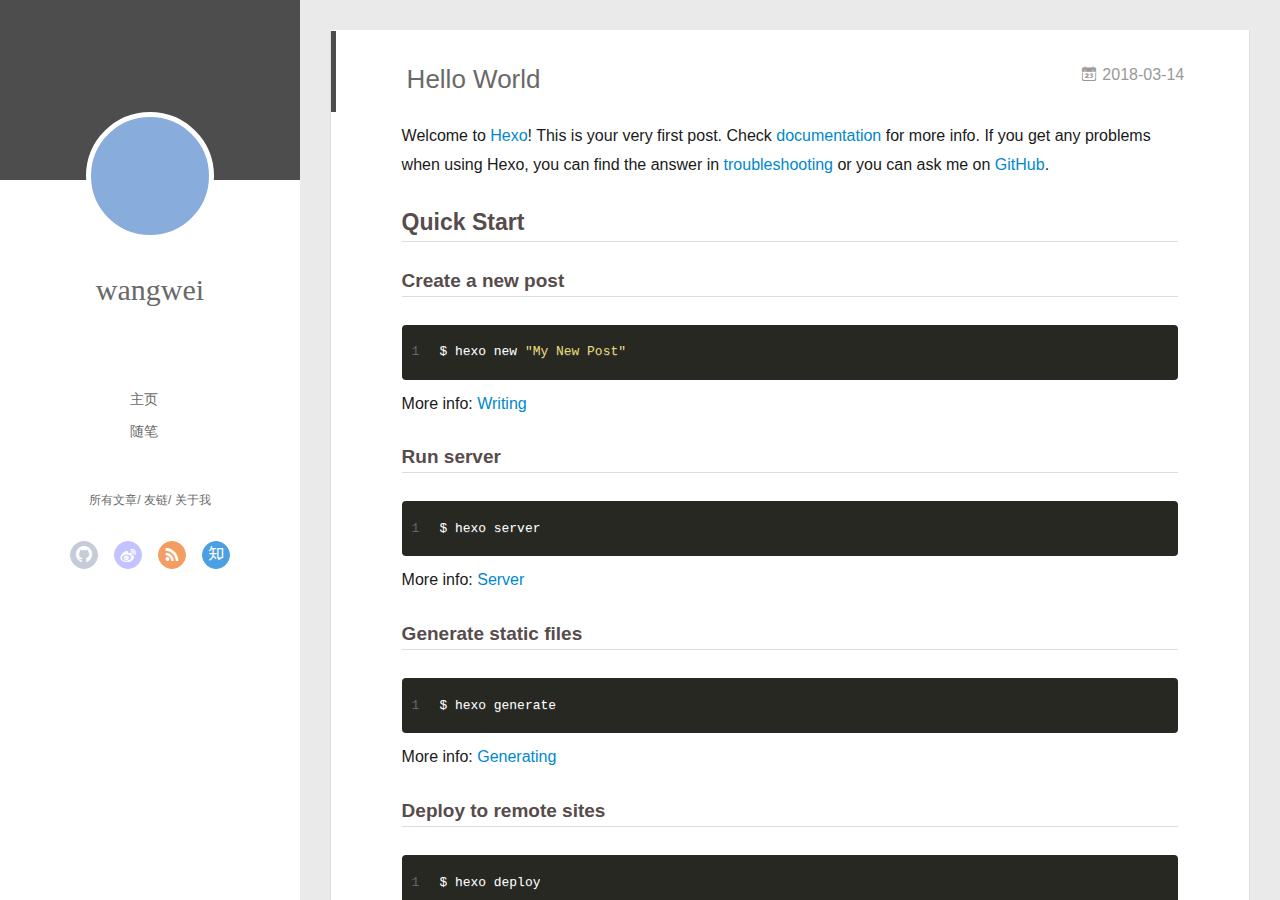
==== index.html @ cf0ea559 "Site updated: 2018-03-15 14:36:39" ====
<!DOCTYPE html>
<html>
<head>
  <meta charset="utf-8">
  
  <meta name="renderer" content="webkit">
  <meta http-equiv="X-UA-Compatible" content="IE=edge" >
  <link rel="dns-prefetch" href="http://yoursite.com">
  <title>Hexo</title>
  <meta name="viewport" content="width=device-width, initial-scale=1, maximum-scale=1">
  <meta property="og:type" content="website">
<meta property="og:title" content="Hexo">
<meta property="og:url" content="http://yoursite.com/index.html">
<meta property="og:site_name" content="Hexo">
<meta name="twitter:card" content="summary">
<meta name="twitter:title" content="Hexo">
  
    <link rel="alternative" href="/atom.xml" title="Hexo" type="application/atom+xml">
  
  
    <link rel="icon" href="/favicon.png">
  
  <link rel="stylesheet" type="text/css" href="/./main.0cf68a.css">
  <style type="text/css">
  
    #container.show {
      background: linear-gradient(200deg,#a0cfe4,#e8c37e);
    }
  </style>
  

  

</head>

<body>
  <div id="container" q-class="show:isCtnShow">
    <canvas id="anm-canvas" class="anm-canvas"></canvas>
    <div class="left-col" q-class="show:isShow">
      
<div class="overlay" style="background: #4d4d4d"></div>
<div class="intrude-less">
	<header id="header" class="inner">
		<a href="/" class="profilepic">
			<img src="" class="js-avatar">
		</a>
		<hgroup>
		  <h1 class="header-author"><a href="/">wangwei</a></h1>
		</hgroup>
		

		<nav class="header-menu">
			<ul>
			
				<li><a href="/">主页</a></li>
	        
				<li><a href="/tags/随笔/">随笔</a></li>
	        
			</ul>
		</nav>
		<nav class="header-smart-menu">
    		
    			
    			<a q-on="click: openSlider(e, 'innerArchive')" href="javascript:void(0)">所有文章</a>
    			
            
    			
    			<a q-on="click: openSlider(e, 'friends')" href="javascript:void(0)">友链</a>
    			
            
    			
    			<a q-on="click: openSlider(e, 'aboutme')" href="javascript:void(0)">关于我</a>
    			
            
		</nav>
		<nav class="header-nav">
			<div class="social">
				
					<a class="github" target="_blank" href="#" title="github"><i class="icon-github"></i></a>
		        
					<a class="weibo" target="_blank" href="#" title="weibo"><i class="icon-weibo"></i></a>
		        
					<a class="rss" target="_blank" href="#" title="rss"><i class="icon-rss"></i></a>
		        
					<a class="zhihu" target="_blank" href="#" title="zhihu"><i class="icon-zhihu"></i></a>
		        
			</div>
		</nav>
	</header>		
</div>

    </div>
    <div class="mid-col" q-class="show:isShow,hide:isShow|isFalse">
      
<nav id="mobile-nav">
  	<div class="overlay js-overlay" style="background: #4d4d4d"></div>
	<div class="btnctn js-mobile-btnctn">
  		<div class="slider-trigger list" q-on="click: openSlider(e)"><i class="icon icon-sort"></i></div>
	</div>
	<div class="intrude-less">
		<header id="header" class="inner">
			<div class="profilepic">
				<img src="" class="js-avatar">
			</div>
			<hgroup>
			  <h1 class="header-author js-header-author">wangwei</h1>
			</hgroup>
			
			
			
				
			
				
			
			
			
			<nav class="header-nav">
				<div class="social">
					
						<a class="github" target="_blank" href="#" title="github"><i class="icon-github"></i></a>
			        
						<a class="weibo" target="_blank" href="#" title="weibo"><i class="icon-weibo"></i></a>
			        
						<a class="rss" target="_blank" href="#" title="rss"><i class="icon-rss"></i></a>
			        
						<a class="zhihu" target="_blank" href="#" title="zhihu"><i class="icon-zhihu"></i></a>
			        
				</div>
			</nav>

			<nav class="header-menu js-header-menu">
				<ul style="width: 50%">
				
				
					<li style="width: 50%"><a href="/">主页</a></li>
		        
					<li style="width: 50%"><a href="/tags/随笔/">随笔</a></li>
		        
				</ul>
			</nav>
		</header>				
	</div>
	<div class="mobile-mask" style="display:none" q-show="isShow"></div>
</nav>

      <div id="wrapper" class="body-wrap">
        <div class="menu-l">
          <div class="canvas-wrap">
            <canvas data-colors="#eaeaea" data-sectionHeight="100" data-contentId="js-content" id="myCanvas1" class="anm-canvas"></canvas>
          </div>
          <div id="js-content" class="content-ll">
            
  
    <article id="post-hello-world" class="article article-type-post  article-index" itemscope itemprop="blogPost">
  <div class="article-inner">
    
      <header class="article-header">
        
  
    <h1 itemprop="name">
      <a class="article-title" href="/2018/03/14/hello-world/">Hello World</a>
    </h1>
  

        
        <a href="/2018/03/14/hello-world/" class="archive-article-date">
  	<time datetime="2018-03-14T07:38:41.000Z" itemprop="datePublished"><i class="icon-calendar icon"></i>2018-03-14</time>
</a>
        
      </header>
    
    <div class="article-entry" itemprop="articleBody">
      
        <p>Welcome to <a href="https://hexo.io/" target="_blank" rel="noopener">Hexo</a>! This is your very first post. Check <a href="https://hexo.io/docs/" target="_blank" rel="noopener">documentation</a> for more info. If you get any problems when using Hexo, you can find the answer in <a href="https://hexo.io/docs/troubleshooting.html" target="_blank" rel="noopener">troubleshooting</a> or you can ask me on <a href="https://github.com/hexojs/hexo/issues" target="_blank" rel="noopener">GitHub</a>.</p>
<h2 id="Quick-Start"><a href="#Quick-Start" class="headerlink" title="Quick Start"></a>Quick Start</h2><h3 id="Create-a-new-post"><a href="#Create-a-new-post" class="headerlink" title="Create a new post"></a>Create a new post</h3><figure class="highlight bash"><table><tr><td class="gutter"><pre><span class="line">1</span><br></pre></td><td class="code"><pre><span class="line">$ hexo new <span class="string">"My New Post"</span></span><br></pre></td></tr></table></figure>
<p>More info: <a href="https://hexo.io/docs/writing.html" target="_blank" rel="noopener">Writing</a></p>
<h3 id="Run-server"><a href="#Run-server" class="headerlink" title="Run server"></a>Run server</h3><figure class="highlight bash"><table><tr><td class="gutter"><pre><span class="line">1</span><br></pre></td><td class="code"><pre><span class="line">$ hexo server</span><br></pre></td></tr></table></figure>
<p>More info: <a href="https://hexo.io/docs/server.html" target="_blank" rel="noopener">Server</a></p>
<h3 id="Generate-static-files"><a href="#Generate-static-files" class="headerlink" title="Generate static files"></a>Generate static files</h3><figure class="highlight bash"><table><tr><td class="gutter"><pre><span class="line">1</span><br></pre></td><td class="code"><pre><span class="line">$ hexo generate</span><br></pre></td></tr></table></figure>
<p>More info: <a href="https://hexo.io/docs/generating.html" target="_blank" rel="noopener">Generating</a></p>
<h3 id="Deploy-to-remote-sites"><a href="#Deploy-to-remote-sites" class="headerlink" title="Deploy to remote sites"></a>Deploy to remote sites</h3><figure class="highlight bash"><table><tr><td class="gutter"><pre><span class="line">1</span><br></pre></td><td class="code"><pre><span class="line">$ hexo deploy</span><br></pre></td></tr></table></figure>
<p>More info: <a href="https://hexo.io/docs/deployment.html" target="_blank" rel="noopener">Deployment</a></p>

      

      
    </div>
    <div class="article-info article-info-index">
      
      
      

      
        <p class="article-more-link">
          <a class="article-more-a" href="/2018/03/14/hello-world/">展开全文 >></a>
        </p>
      

      
      <div class="clearfix"></div>
    </div>
  </div>
</article>

<aside class="wrap-side-operation">
    <div class="mod-side-operation">
        
        <div class="jump-container" id="js-jump-container" style="display:none;">
            <a href="javascript:void(0)" class="mod-side-operation__jump-to-top">
                <i class="icon-font icon-back"></i>
            </a>
            <div id="js-jump-plan-container" class="jump-plan-container" style="top: -11px;">
                <i class="icon-font icon-plane jump-plane"></i>
            </div>
        </div>
        
        
    </div>
</aside>




  
  


          </div>
        </div>
      </div>
      <footer id="footer">
  <div class="outer">
    <div id="footer-info">
    	<div class="footer-left">
    		&copy; 2018 wangwei
    	</div>
      	<div class="footer-right">
      		<a href="http://hexo.io/" target="_blank">Hexo</a>  Theme <a href="https://github.com/litten/hexo-theme-yilia" target="_blank">Yilia</a> by Litten
      	</div>
    </div>
  </div>
</footer>
    </div>
    <script>
	var yiliaConfig = {
		mathjax: false,
		isHome: true,
		isPost: false,
		isArchive: false,
		isTag: false,
		isCategory: false,
		open_in_new: false,
		toc_hide_index: true,
		root: "/",
		innerArchive: true,
		showTags: false
	}
</script>

<script>!function(t){function n(e){if(r[e])return r[e].exports;var i=r[e]={exports:{},id:e,loaded:!1};return t[e].call(i.exports,i,i.exports,n),i.loaded=!0,i.exports}var r={};n.m=t,n.c=r,n.p="./",n(0)}([function(t,n,r){r(195),t.exports=r(191)},function(t,n,r){var e=r(3),i=r(52),o=r(27),u=r(28),c=r(53),f="prototype",a=function(t,n,r){var s,l,h,v,p=t&a.F,d=t&a.G,y=t&a.S,g=t&a.P,b=t&a.B,m=d?e:y?e[n]||(e[n]={}):(e[n]||{})[f],x=d?i:i[n]||(i[n]={}),w=x[f]||(x[f]={});d&&(r=n);for(s in r)l=!p&&m&&void 0!==m[s],h=(l?m:r)[s],v=b&&l?c(h,e):g&&"function"==typeof h?c(Function.call,h):h,m&&u(m,s,h,t&a.U),x[s]!=h&&o(x,s,v),g&&w[s]!=h&&(w[s]=h)};e.core=i,a.F=1,a.G=2,a.S=4,a.P=8,a.B=16,a.W=32,a.U=64,a.R=128,t.exports=a},function(t,n,r){var e=r(6);t.exports=function(t){if(!e(t))throw TypeError(t+" is not an object!");return t}},function(t,n){var r=t.exports="undefined"!=typeof window&&window.Math==Math?window:"undefined"!=typeof self&&self.Math==Math?self:Function("return this")();"number"==typeof __g&&(__g=r)},function(t,n){t.exports=function(t){try{return!!t()}catch(t){return!0}}},function(t,n){var r=t.exports="undefined"!=typeof window&&window.Math==Math?window:"undefined"!=typeof self&&self.Math==Math?self:Function("return this")();"number"==typeof __g&&(__g=r)},function(t,n){t.exports=function(t){return"object"==typeof t?null!==t:"function"==typeof t}},function(t,n,r){var e=r(126)("wks"),i=r(76),o=r(3).Symbol,u="function"==typeof o;(t.exports=function(t){return e[t]||(e[t]=u&&o[t]||(u?o:i)("Symbol."+t))}).store=e},function(t,n){var r={}.hasOwnProperty;t.exports=function(t,n){return r.call(t,n)}},function(t,n,r){var e=r(94),i=r(33);t.exports=function(t){return e(i(t))}},function(t,n,r){t.exports=!r(4)(function(){return 7!=Object.defineProperty({},"a",{get:function(){return 7}}).a})},function(t,n,r){var e=r(2),i=r(167),o=r(50),u=Object.defineProperty;n.f=r(10)?Object.defineProperty:function(t,n,r){if(e(t),n=o(n,!0),e(r),i)try{return u(t,n,r)}catch(t){}if("get"in r||"set"in r)throw TypeError("Accessors not supported!");return"value"in r&&(t[n]=r.value),t}},function(t,n,r){t.exports=!r(18)(function(){return 7!=Object.defineProperty({},"a",{get:function(){return 7}}).a})},function(t,n,r){var e=r(14),i=r(22);t.exports=r(12)?function(t,n,r){return e.f(t,n,i(1,r))}:function(t,n,r){return t[n]=r,t}},function(t,n,r){var e=r(20),i=r(58),o=r(42),u=Object.defineProperty;n.f=r(12)?Object.defineProperty:function(t,n,r){if(e(t),n=o(n,!0),e(r),i)try{return u(t,n,r)}catch(t){}if("get"in r||"set"in r)throw TypeError("Accessors not supported!");return"value"in r&&(t[n]=r.value),t}},function(t,n,r){var e=r(40)("wks"),i=r(23),o=r(5).Symbol,u="function"==typeof o;(t.exports=function(t){return e[t]||(e[t]=u&&o[t]||(u?o:i)("Symbol."+t))}).store=e},function(t,n,r){var e=r(67),i=Math.min;t.exports=function(t){return t>0?i(e(t),9007199254740991):0}},function(t,n,r){var e=r(46);t.exports=function(t){return Object(e(t))}},function(t,n){t.exports=function(t){try{return!!t()}catch(t){return!0}}},function(t,n,r){var e=r(63),i=r(34);t.exports=Object.keys||function(t){return e(t,i)}},function(t,n,r){var e=r(21);t.exports=function(t){if(!e(t))throw TypeError(t+" is not an object!");return t}},function(t,n){t.exports=function(t){return"object"==typeof t?null!==t:"function"==typeof t}},function(t,n){t.exports=function(t,n){return{enumerable:!(1&t),configurable:!(2&t),writable:!(4&t),value:n}}},function(t,n){var r=0,e=Math.random();t.exports=function(t){return"Symbol(".concat(void 0===t?"":t,")_",(++r+e).toString(36))}},function(t,n){var r={}.hasOwnProperty;t.exports=function(t,n){return r.call(t,n)}},function(t,n){var r=t.exports={version:"2.4.0"};"number"==typeof __e&&(__e=r)},function(t,n){t.exports=function(t){if("function"!=typeof t)throw TypeError(t+" is not a function!");return t}},function(t,n,r){var e=r(11),i=r(66);t.exports=r(10)?function(t,n,r){return e.f(t,n,i(1,r))}:function(t,n,r){return t[n]=r,t}},function(t,n,r){var e=r(3),i=r(27),o=r(24),u=r(76)("src"),c="toString",f=Function[c],a=(""+f).split(c);r(52).inspectSource=function(t){return f.call(t)},(t.exports=function(t,n,r,c){var f="function"==typeof r;f&&(o(r,"name")||i(r,"name",n)),t[n]!==r&&(f&&(o(r,u)||i(r,u,t[n]?""+t[n]:a.join(String(n)))),t===e?t[n]=r:c?t[n]?t[n]=r:i(t,n,r):(delete t[n],i(t,n,r)))})(Function.prototype,c,function(){return"function"==typeof this&&this[u]||f.call(this)})},function(t,n,r){var e=r(1),i=r(4),o=r(46),u=function(t,n,r,e){var i=String(o(t)),u="<"+n;return""!==r&&(u+=" "+r+'="'+String(e).replace(/"/g,"&quot;")+'"'),u+">"+i+"</"+n+">"};t.exports=function(t,n){var r={};r[t]=n(u),e(e.P+e.F*i(function(){var n=""[t]('"');return n!==n.toLowerCase()||n.split('"').length>3}),"String",r)}},function(t,n,r){var e=r(115),i=r(46);t.exports=function(t){return e(i(t))}},function(t,n,r){var e=r(116),i=r(66),o=r(30),u=r(50),c=r(24),f=r(167),a=Object.getOwnPropertyDescriptor;n.f=r(10)?a:function(t,n){if(t=o(t),n=u(n,!0),f)try{return a(t,n)}catch(t){}if(c(t,n))return i(!e.f.call(t,n),t[n])}},function(t,n,r){var e=r(24),i=r(17),o=r(145)("IE_PROTO"),u=Object.prototype;t.exports=Object.getPrototypeOf||function(t){return t=i(t),e(t,o)?t[o]:"function"==typeof t.constructor&&t instanceof t.constructor?t.constructor.prototype:t instanceof Object?u:null}},function(t,n){t.exports=function(t){if(void 0==t)throw TypeError("Can't call method on  "+t);return t}},function(t,n){t.exports="constructor,hasOwnProperty,isPrototypeOf,propertyIsEnumerable,toLocaleString,toString,valueOf".split(",")},function(t,n){t.exports={}},function(t,n){t.exports=!0},function(t,n){n.f={}.propertyIsEnumerable},function(t,n,r){var e=r(14).f,i=r(8),o=r(15)("toStringTag");t.exports=function(t,n,r){t&&!i(t=r?t:t.prototype,o)&&e(t,o,{configurable:!0,value:n})}},function(t,n,r){var e=r(40)("keys"),i=r(23);t.exports=function(t){return e[t]||(e[t]=i(t))}},function(t,n,r){var e=r(5),i="__core-js_shared__",o=e[i]||(e[i]={});t.exports=function(t){return o[t]||(o[t]={})}},function(t,n){var r=Math.ceil,e=Math.floor;t.exports=function(t){return isNaN(t=+t)?0:(t>0?e:r)(t)}},function(t,n,r){var e=r(21);t.exports=function(t,n){if(!e(t))return t;var r,i;if(n&&"function"==typeof(r=t.toString)&&!e(i=r.call(t)))return i;if("function"==typeof(r=t.valueOf)&&!e(i=r.call(t)))return i;if(!n&&"function"==typeof(r=t.toString)&&!e(i=r.call(t)))return i;throw TypeError("Can't convert object to primitive value")}},function(t,n,r){var e=r(5),i=r(25),o=r(36),u=r(44),c=r(14).f;t.exports=function(t){var n=i.Symbol||(i.Symbol=o?{}:e.Symbol||{});"_"==t.charAt(0)||t in n||c(n,t,{value:u.f(t)})}},function(t,n,r){n.f=r(15)},function(t,n){var r={}.toString;t.exports=function(t){return r.call(t).slice(8,-1)}},function(t,n){t.exports=function(t){if(void 0==t)throw TypeError("Can't call method on  "+t);return t}},function(t,n,r){var e=r(4);t.exports=function(t,n){return!!t&&e(function(){n?t.call(null,function(){},1):t.call(null)})}},function(t,n,r){var e=r(53),i=r(115),o=r(17),u=r(16),c=r(203);t.exports=function(t,n){var r=1==t,f=2==t,a=3==t,s=4==t,l=6==t,h=5==t||l,v=n||c;return function(n,c,p){for(var d,y,g=o(n),b=i(g),m=e(c,p,3),x=u(b.length),w=0,S=r?v(n,x):f?v(n,0):void 0;x>w;w++)if((h||w in b)&&(d=b[w],y=m(d,w,g),t))if(r)S[w]=y;else if(y)switch(t){case 3:return!0;case 5:return d;case 6:return w;case 2:S.push(d)}else if(s)return!1;return l?-1:a||s?s:S}}},function(t,n,r){var e=r(1),i=r(52),o=r(4);t.exports=function(t,n){var r=(i.Object||{})[t]||Object[t],u={};u[t]=n(r),e(e.S+e.F*o(function(){r(1)}),"Object",u)}},function(t,n,r){var e=r(6);t.exports=function(t,n){if(!e(t))return t;var r,i;if(n&&"function"==typeof(r=t.toString)&&!e(i=r.call(t)))return i;if("function"==typeof(r=t.valueOf)&&!e(i=r.call(t)))return i;if(!n&&"function"==typeof(r=t.toString)&&!e(i=r.call(t)))return i;throw TypeError("Can't convert object to primitive value")}},function(t,n,r){var e=r(5),i=r(25),o=r(91),u=r(13),c="prototype",f=function(t,n,r){var a,s,l,h=t&f.F,v=t&f.G,p=t&f.S,d=t&f.P,y=t&f.B,g=t&f.W,b=v?i:i[n]||(i[n]={}),m=b[c],x=v?e:p?e[n]:(e[n]||{})[c];v&&(r=n);for(a in r)(s=!h&&x&&void 0!==x[a])&&a in b||(l=s?x[a]:r[a],b[a]=v&&"function"!=typeof x[a]?r[a]:y&&s?o(l,e):g&&x[a]==l?function(t){var n=function(n,r,e){if(this instanceof t){switch(arguments.length){case 0:return new t;case 1:return new t(n);case 2:return new t(n,r)}return new t(n,r,e)}return t.apply(this,arguments)};return n[c]=t[c],n}(l):d&&"function"==typeof l?o(Function.call,l):l,d&&((b.virtual||(b.virtual={}))[a]=l,t&f.R&&m&&!m[a]&&u(m,a,l)))};f.F=1,f.G=2,f.S=4,f.P=8,f.B=16,f.W=32,f.U=64,f.R=128,t.exports=f},function(t,n){var r=t.exports={version:"2.4.0"};"number"==typeof __e&&(__e=r)},function(t,n,r){var e=r(26);t.exports=function(t,n,r){if(e(t),void 0===n)return t;switch(r){case 1:return function(r){return t.call(n,r)};case 2:return function(r,e){return t.call(n,r,e)};case 3:return function(r,e,i){return t.call(n,r,e,i)}}return function(){return t.apply(n,arguments)}}},function(t,n,r){var e=r(183),i=r(1),o=r(126)("metadata"),u=o.store||(o.store=new(r(186))),c=function(t,n,r){var i=u.get(t);if(!i){if(!r)return;u.set(t,i=new e)}var o=i.get(n);if(!o){if(!r)return;i.set(n,o=new e)}return o},f=function(t,n,r){var e=c(n,r,!1);return void 0!==e&&e.has(t)},a=function(t,n,r){var e=c(n,r,!1);return void 0===e?void 0:e.get(t)},s=function(t,n,r,e){c(r,e,!0).set(t,n)},l=function(t,n){var r=c(t,n,!1),e=[];return r&&r.forEach(function(t,n){e.push(n)}),e},h=function(t){return void 0===t||"symbol"==typeof t?t:String(t)},v=function(t){i(i.S,"Reflect",t)};t.exports={store:u,map:c,has:f,get:a,set:s,keys:l,key:h,exp:v}},function(t,n,r){"use strict";if(r(10)){var e=r(69),i=r(3),o=r(4),u=r(1),c=r(127),f=r(152),a=r(53),s=r(68),l=r(66),h=r(27),v=r(73),p=r(67),d=r(16),y=r(75),g=r(50),b=r(24),m=r(180),x=r(114),w=r(6),S=r(17),_=r(137),O=r(70),E=r(32),P=r(71).f,j=r(154),F=r(76),M=r(7),A=r(48),N=r(117),T=r(146),I=r(155),k=r(80),L=r(123),R=r(74),C=r(130),D=r(160),U=r(11),W=r(31),G=U.f,B=W.f,V=i.RangeError,z=i.TypeError,q=i.Uint8Array,K="ArrayBuffer",J="Shared"+K,Y="BYTES_PER_ELEMENT",H="prototype",$=Array[H],X=f.ArrayBuffer,Q=f.DataView,Z=A(0),tt=A(2),nt=A(3),rt=A(4),et=A(5),it=A(6),ot=N(!0),ut=N(!1),ct=I.values,ft=I.keys,at=I.entries,st=$.lastIndexOf,lt=$.reduce,ht=$.reduceRight,vt=$.join,pt=$.sort,dt=$.slice,yt=$.toString,gt=$.toLocaleString,bt=M("iterator"),mt=M("toStringTag"),xt=F("typed_constructor"),wt=F("def_constructor"),St=c.CONSTR,_t=c.TYPED,Ot=c.VIEW,Et="Wrong length!",Pt=A(1,function(t,n){return Tt(T(t,t[wt]),n)}),jt=o(function(){return 1===new q(new Uint16Array([1]).buffer)[0]}),Ft=!!q&&!!q[H].set&&o(function(){new q(1).set({})}),Mt=function(t,n){if(void 0===t)throw z(Et);var r=+t,e=d(t);if(n&&!m(r,e))throw V(Et);return e},At=function(t,n){var r=p(t);if(r<0||r%n)throw V("Wrong offset!");return r},Nt=function(t){if(w(t)&&_t in t)return t;throw z(t+" is not a typed array!")},Tt=function(t,n){if(!(w(t)&&xt in t))throw z("It is not a typed array constructor!");return new t(n)},It=function(t,n){return kt(T(t,t[wt]),n)},kt=function(t,n){for(var r=0,e=n.length,i=Tt(t,e);e>r;)i[r]=n[r++];return i},Lt=function(t,n,r){G(t,n,{get:function(){return this._d[r]}})},Rt=function(t){var n,r,e,i,o,u,c=S(t),f=arguments.length,s=f>1?arguments[1]:void 0,l=void 0!==s,h=j(c);if(void 0!=h&&!_(h)){for(u=h.call(c),e=[],n=0;!(o=u.next()).done;n++)e.push(o.value);c=e}for(l&&f>2&&(s=a(s,arguments[2],2)),n=0,r=d(c.length),i=Tt(this,r);r>n;n++)i[n]=l?s(c[n],n):c[n];return i},Ct=function(){for(var t=0,n=arguments.length,r=Tt(this,n);n>t;)r[t]=arguments[t++];return r},Dt=!!q&&o(function(){gt.call(new q(1))}),Ut=function(){return gt.apply(Dt?dt.call(Nt(this)):Nt(this),arguments)},Wt={copyWithin:function(t,n){return D.call(Nt(this),t,n,arguments.length>2?arguments[2]:void 0)},every:function(t){return rt(Nt(this),t,arguments.length>1?arguments[1]:void 0)},fill:function(t){return C.apply(Nt(this),arguments)},filter:function(t){return It(this,tt(Nt(this),t,arguments.length>1?arguments[1]:void 0))},find:function(t){return et(Nt(this),t,arguments.length>1?arguments[1]:void 0)},findIndex:function(t){return it(Nt(this),t,arguments.length>1?arguments[1]:void 0)},forEach:function(t){Z(Nt(this),t,arguments.length>1?arguments[1]:void 0)},indexOf:function(t){return ut(Nt(this),t,arguments.length>1?arguments[1]:void 0)},includes:function(t){return ot(Nt(this),t,arguments.length>1?arguments[1]:void 0)},join:function(t){return vt.apply(Nt(this),arguments)},lastIndexOf:function(t){return st.apply(Nt(this),arguments)},map:function(t){return Pt(Nt(this),t,arguments.length>1?arguments[1]:void 0)},reduce:function(t){return lt.apply(Nt(this),arguments)},reduceRight:function(t){return ht.apply(Nt(this),arguments)},reverse:function(){for(var t,n=this,r=Nt(n).length,e=Math.floor(r/2),i=0;i<e;)t=n[i],n[i++]=n[--r],n[r]=t;return n},some:function(t){return nt(Nt(this),t,arguments.length>1?arguments[1]:void 0)},sort:function(t){return pt.call(Nt(this),t)},subarray:function(t,n){var r=Nt(this),e=r.length,i=y(t,e);return new(T(r,r[wt]))(r.buffer,r.byteOffset+i*r.BYTES_PER_ELEMENT,d((void 0===n?e:y(n,e))-i))}},Gt=function(t,n){return It(this,dt.call(Nt(this),t,n))},Bt=function(t){Nt(this);var n=At(arguments[1],1),r=this.length,e=S(t),i=d(e.length),o=0;if(i+n>r)throw V(Et);for(;o<i;)this[n+o]=e[o++]},Vt={entries:function(){return at.call(Nt(this))},keys:function(){return ft.call(Nt(this))},values:function(){return ct.call(Nt(this))}},zt=function(t,n){return w(t)&&t[_t]&&"symbol"!=typeof n&&n in t&&String(+n)==String(n)},qt=function(t,n){return zt(t,n=g(n,!0))?l(2,t[n]):B(t,n)},Kt=function(t,n,r){return!(zt(t,n=g(n,!0))&&w(r)&&b(r,"value"))||b(r,"get")||b(r,"set")||r.configurable||b(r,"writable")&&!r.writable||b(r,"enumerable")&&!r.enumerable?G(t,n,r):(t[n]=r.value,t)};St||(W.f=qt,U.f=Kt),u(u.S+u.F*!St,"Object",{getOwnPropertyDescriptor:qt,defineProperty:Kt}),o(function(){yt.call({})})&&(yt=gt=function(){return vt.call(this)});var Jt=v({},Wt);v(Jt,Vt),h(Jt,bt,Vt.values),v(Jt,{slice:Gt,set:Bt,constructor:function(){},toString:yt,toLocaleString:Ut}),Lt(Jt,"buffer","b"),Lt(Jt,"byteOffset","o"),Lt(Jt,"byteLength","l"),Lt(Jt,"length","e"),G(Jt,mt,{get:function(){return this[_t]}}),t.exports=function(t,n,r,f){f=!!f;var a=t+(f?"Clamped":"")+"Array",l="Uint8Array"!=a,v="get"+t,p="set"+t,y=i[a],g=y||{},b=y&&E(y),m=!y||!c.ABV,S={},_=y&&y[H],j=function(t,r){var e=t._d;return e.v[v](r*n+e.o,jt)},F=function(t,r,e){var i=t._d;f&&(e=(e=Math.round(e))<0?0:e>255?255:255&e),i.v[p](r*n+i.o,e,jt)},M=function(t,n){G(t,n,{get:function(){return j(this,n)},set:function(t){return F(this,n,t)},enumerable:!0})};m?(y=r(function(t,r,e,i){s(t,y,a,"_d");var o,u,c,f,l=0,v=0;if(w(r)){if(!(r instanceof X||(f=x(r))==K||f==J))return _t in r?kt(y,r):Rt.call(y,r);o=r,v=At(e,n);var p=r.byteLength;if(void 0===i){if(p%n)throw V(Et);if((u=p-v)<0)throw V(Et)}else if((u=d(i)*n)+v>p)throw V(Et);c=u/n}else c=Mt(r,!0),u=c*n,o=new X(u);for(h(t,"_d",{b:o,o:v,l:u,e:c,v:new Q(o)});l<c;)M(t,l++)}),_=y[H]=O(Jt),h(_,"constructor",y)):L(function(t){new y(null),new y(t)},!0)||(y=r(function(t,r,e,i){s(t,y,a);var o;return w(r)?r instanceof X||(o=x(r))==K||o==J?void 0!==i?new g(r,At(e,n),i):void 0!==e?new g(r,At(e,n)):new g(r):_t in r?kt(y,r):Rt.call(y,r):new g(Mt(r,l))}),Z(b!==Function.prototype?P(g).concat(P(b)):P(g),function(t){t in y||h(y,t,g[t])}),y[H]=_,e||(_.constructor=y));var A=_[bt],N=!!A&&("values"==A.name||void 0==A.name),T=Vt.values;h(y,xt,!0),h(_,_t,a),h(_,Ot,!0),h(_,wt,y),(f?new y(1)[mt]==a:mt in _)||G(_,mt,{get:function(){return a}}),S[a]=y,u(u.G+u.W+u.F*(y!=g),S),u(u.S,a,{BYTES_PER_ELEMENT:n,from:Rt,of:Ct}),Y in _||h(_,Y,n),u(u.P,a,Wt),R(a),u(u.P+u.F*Ft,a,{set:Bt}),u(u.P+u.F*!N,a,Vt),u(u.P+u.F*(_.toString!=yt),a,{toString:yt}),u(u.P+u.F*o(function(){new y(1).slice()}),a,{slice:Gt}),u(u.P+u.F*(o(function(){return[1,2].toLocaleString()!=new y([1,2]).toLocaleString()})||!o(function(){_.toLocaleString.call([1,2])})),a,{toLocaleString:Ut}),k[a]=N?A:T,e||N||h(_,bt,T)}}else t.exports=function(){}},function(t,n){var r={}.toString;t.exports=function(t){return r.call(t).slice(8,-1)}},function(t,n,r){var e=r(21),i=r(5).document,o=e(i)&&e(i.createElement);t.exports=function(t){return o?i.createElement(t):{}}},function(t,n,r){t.exports=!r(12)&&!r(18)(function(){return 7!=Object.defineProperty(r(57)("div"),"a",{get:function(){return 7}}).a})},function(t,n,r){"use strict";var e=r(36),i=r(51),o=r(64),u=r(13),c=r(8),f=r(35),a=r(96),s=r(38),l=r(103),h=r(15)("iterator"),v=!([].keys&&"next"in[].keys()),p="keys",d="values",y=function(){return this};t.exports=function(t,n,r,g,b,m,x){a(r,n,g);var w,S,_,O=function(t){if(!v&&t in F)return F[t];switch(t){case p:case d:return function(){return new r(this,t)}}return function(){return new r(this,t)}},E=n+" Iterator",P=b==d,j=!1,F=t.prototype,M=F[h]||F["@@iterator"]||b&&F[b],A=M||O(b),N=b?P?O("entries"):A:void 0,T="Array"==n?F.entries||M:M;if(T&&(_=l(T.call(new t)))!==Object.prototype&&(s(_,E,!0),e||c(_,h)||u(_,h,y)),P&&M&&M.name!==d&&(j=!0,A=function(){return M.call(this)}),e&&!x||!v&&!j&&F[h]||u(F,h,A),f[n]=A,f[E]=y,b)if(w={values:P?A:O(d),keys:m?A:O(p),entries:N},x)for(S in w)S in F||o(F,S,w[S]);else i(i.P+i.F*(v||j),n,w);return w}},function(t,n,r){var e=r(20),i=r(100),o=r(34),u=r(39)("IE_PROTO"),c=function(){},f="prototype",a=function(){var t,n=r(57)("iframe"),e=o.length;for(n.style.display="none",r(93).appendChild(n),n.src="javascript:",t=n.contentWindow.document,t.open(),t.write("<script>document.F=Object<\/script>"),t.close(),a=t.F;e--;)delete a[f][o[e]];return a()};t.exports=Object.create||function(t,n){var r;return null!==t?(c[f]=e(t),r=new c,c[f]=null,r[u]=t):r=a(),void 0===n?r:i(r,n)}},function(t,n,r){var e=r(63),i=r(34).concat("length","prototype");n.f=Object.getOwnPropertyNames||function(t){return e(t,i)}},function(t,n){n.f=Object.getOwnPropertySymbols},function(t,n,r){var e=r(8),i=r(9),o=r(90)(!1),u=r(39)("IE_PROTO");t.exports=function(t,n){var r,c=i(t),f=0,a=[];for(r in c)r!=u&&e(c,r)&&a.push(r);for(;n.length>f;)e(c,r=n[f++])&&(~o(a,r)||a.push(r));return a}},function(t,n,r){t.exports=r(13)},function(t,n,r){var e=r(76)("meta"),i=r(6),o=r(24),u=r(11).f,c=0,f=Object.isExtensible||function(){return!0},a=!r(4)(function(){return f(Object.preventExtensions({}))}),s=function(t){u(t,e,{value:{i:"O"+ ++c,w:{}}})},l=function(t,n){if(!i(t))return"symbol"==typeof t?t:("string"==typeof t?"S":"P")+t;if(!o(t,e)){if(!f(t))return"F";if(!n)return"E";s(t)}return t[e].i},h=function(t,n){if(!o(t,e)){if(!f(t))return!0;if(!n)return!1;s(t)}return t[e].w},v=function(t){return a&&p.NEED&&f(t)&&!o(t,e)&&s(t),t},p=t.exports={KEY:e,NEED:!1,fastKey:l,getWeak:h,onFreeze:v}},function(t,n){t.exports=function(t,n){return{enumerable:!(1&t),configurable:!(2&t),writable:!(4&t),value:n}}},function(t,n){var r=Math.ceil,e=Math.floor;t.exports=function(t){return isNaN(t=+t)?0:(t>0?e:r)(t)}},function(t,n){t.exports=function(t,n,r,e){if(!(t instanceof n)||void 0!==e&&e in t)throw TypeError(r+": incorrect invocation!");return t}},function(t,n){t.exports=!1},function(t,n,r){var e=r(2),i=r(173),o=r(133),u=r(145)("IE_PROTO"),c=function(){},f="prototype",a=function(){var t,n=r(132)("iframe"),e=o.length;for(n.style.display="none",r(135).appendChild(n),n.src="javascript:",t=n.contentWindow.document,t.open(),t.write("<script>document.F=Object<\/script>"),t.close(),a=t.F;e--;)delete a[f][o[e]];return a()};t.exports=Object.create||function(t,n){var r;return null!==t?(c[f]=e(t),r=new c,c[f]=null,r[u]=t):r=a(),void 0===n?r:i(r,n)}},function(t,n,r){var e=r(175),i=r(133).concat("length","prototype");n.f=Object.getOwnPropertyNames||function(t){return e(t,i)}},function(t,n,r){var e=r(175),i=r(133);t.exports=Object.keys||function(t){return e(t,i)}},function(t,n,r){var e=r(28);t.exports=function(t,n,r){for(var i in n)e(t,i,n[i],r);return t}},function(t,n,r){"use strict";var e=r(3),i=r(11),o=r(10),u=r(7)("species");t.exports=function(t){var n=e[t];o&&n&&!n[u]&&i.f(n,u,{configurable:!0,get:function(){return this}})}},function(t,n,r){var e=r(67),i=Math.max,o=Math.min;t.exports=function(t,n){return t=e(t),t<0?i(t+n,0):o(t,n)}},function(t,n){var r=0,e=Math.random();t.exports=function(t){return"Symbol(".concat(void 0===t?"":t,")_",(++r+e).toString(36))}},function(t,n,r){var e=r(33);t.exports=function(t){return Object(e(t))}},function(t,n,r){var e=r(7)("unscopables"),i=Array.prototype;void 0==i[e]&&r(27)(i,e,{}),t.exports=function(t){i[e][t]=!0}},function(t,n,r){var e=r(53),i=r(169),o=r(137),u=r(2),c=r(16),f=r(154),a={},s={},n=t.exports=function(t,n,r,l,h){var v,p,d,y,g=h?function(){return t}:f(t),b=e(r,l,n?2:1),m=0;if("function"!=typeof g)throw TypeError(t+" is not iterable!");if(o(g)){for(v=c(t.length);v>m;m++)if((y=n?b(u(p=t[m])[0],p[1]):b(t[m]))===a||y===s)return y}else for(d=g.call(t);!(p=d.next()).done;)if((y=i(d,b,p.value,n))===a||y===s)return y};n.BREAK=a,n.RETURN=s},function(t,n){t.exports={}},function(t,n,r){var e=r(11).f,i=r(24),o=r(7)("toStringTag");t.exports=function(t,n,r){t&&!i(t=r?t:t.prototype,o)&&e(t,o,{configurable:!0,value:n})}},function(t,n,r){var e=r(1),i=r(46),o=r(4),u=r(150),c="["+u+"]",f="​",a=RegExp("^"+c+c+"*"),s=RegExp(c+c+"*$"),l=function(t,n,r){var i={},c=o(function(){return!!u[t]()||f[t]()!=f}),a=i[t]=c?n(h):u[t];r&&(i[r]=a),e(e.P+e.F*c,"String",i)},h=l.trim=function(t,n){return t=String(i(t)),1&n&&(t=t.replace(a,"")),2&n&&(t=t.replace(s,"")),t};t.exports=l},function(t,n,r){t.exports={default:r(86),__esModule:!0}},function(t,n,r){t.exports={default:r(87),__esModule:!0}},function(t,n,r){"use strict";function e(t){return t&&t.__esModule?t:{default:t}}n.__esModule=!0;var i=r(84),o=e(i),u=r(83),c=e(u),f="function"==typeof c.default&&"symbol"==typeof o.default?function(t){return typeof t}:function(t){return t&&"function"==typeof c.default&&t.constructor===c.default&&t!==c.default.prototype?"symbol":typeof t};n.default="function"==typeof c.default&&"symbol"===f(o.default)?function(t){return void 0===t?"undefined":f(t)}:function(t){return t&&"function"==typeof c.default&&t.constructor===c.default&&t!==c.default.prototype?"symbol":void 0===t?"undefined":f(t)}},function(t,n,r){r(110),r(108),r(111),r(112),t.exports=r(25).Symbol},function(t,n,r){r(109),r(113),t.exports=r(44).f("iterator")},function(t,n){t.exports=function(t){if("function"!=typeof t)throw TypeError(t+" is not a function!");return t}},function(t,n){t.exports=function(){}},function(t,n,r){var e=r(9),i=r(106),o=r(105);t.exports=function(t){return function(n,r,u){var c,f=e(n),a=i(f.length),s=o(u,a);if(t&&r!=r){for(;a>s;)if((c=f[s++])!=c)return!0}else for(;a>s;s++)if((t||s in f)&&f[s]===r)return t||s||0;return!t&&-1}}},function(t,n,r){var e=r(88);t.exports=function(t,n,r){if(e(t),void 0===n)return t;switch(r){case 1:return function(r){return t.call(n,r)};case 2:return function(r,e){return t.call(n,r,e)};case 3:return function(r,e,i){return t.call(n,r,e,i)}}return function(){return t.apply(n,arguments)}}},function(t,n,r){var e=r(19),i=r(62),o=r(37);t.exports=function(t){var n=e(t),r=i.f;if(r)for(var u,c=r(t),f=o.f,a=0;c.length>a;)f.call(t,u=c[a++])&&n.push(u);return n}},function(t,n,r){t.exports=r(5).document&&document.documentElement},function(t,n,r){var e=r(56);t.exports=Object("z").propertyIsEnumerable(0)?Object:function(t){return"String"==e(t)?t.split(""):Object(t)}},function(t,n,r){var e=r(56);t.exports=Array.isArray||function(t){return"Array"==e(t)}},function(t,n,r){"use strict";var e=r(60),i=r(22),o=r(38),u={};r(13)(u,r(15)("iterator"),function(){return this}),t.exports=function(t,n,r){t.prototype=e(u,{next:i(1,r)}),o(t,n+" Iterator")}},function(t,n){t.exports=function(t,n){return{value:n,done:!!t}}},function(t,n,r){var e=r(19),i=r(9);t.exports=function(t,n){for(var r,o=i(t),u=e(o),c=u.length,f=0;c>f;)if(o[r=u[f++]]===n)return r}},function(t,n,r){var e=r(23)("meta"),i=r(21),o=r(8),u=r(14).f,c=0,f=Object.isExtensible||function(){return!0},a=!r(18)(function(){return f(Object.preventExtensions({}))}),s=function(t){u(t,e,{value:{i:"O"+ ++c,w:{}}})},l=function(t,n){if(!i(t))return"symbol"==typeof t?t:("string"==typeof t?"S":"P")+t;if(!o(t,e)){if(!f(t))return"F";if(!n)return"E";s(t)}return t[e].i},h=function(t,n){if(!o(t,e)){if(!f(t))return!0;if(!n)return!1;s(t)}return t[e].w},v=function(t){return a&&p.NEED&&f(t)&&!o(t,e)&&s(t),t},p=t.exports={KEY:e,NEED:!1,fastKey:l,getWeak:h,onFreeze:v}},function(t,n,r){var e=r(14),i=r(20),o=r(19);t.exports=r(12)?Object.defineProperties:function(t,n){i(t);for(var r,u=o(n),c=u.length,f=0;c>f;)e.f(t,r=u[f++],n[r]);return t}},function(t,n,r){var e=r(37),i=r(22),o=r(9),u=r(42),c=r(8),f=r(58),a=Object.getOwnPropertyDescriptor;n.f=r(12)?a:function(t,n){if(t=o(t),n=u(n,!0),f)try{return a(t,n)}catch(t){}if(c(t,n))return i(!e.f.call(t,n),t[n])}},function(t,n,r){var e=r(9),i=r(61).f,o={}.toString,u="object"==typeof window&&window&&Object.getOwnPropertyNames?Object.getOwnPropertyNames(window):[],c=function(t){try{return i(t)}catch(t){return u.slice()}};t.exports.f=function(t){return u&&"[object Window]"==o.call(t)?c(t):i(e(t))}},function(t,n,r){var e=r(8),i=r(77),o=r(39)("IE_PROTO"),u=Object.prototype;t.exports=Object.getPrototypeOf||function(t){return t=i(t),e(t,o)?t[o]:"function"==typeof t.constructor&&t instanceof t.constructor?t.constructor.prototype:t instanceof Object?u:null}},function(t,n,r){var e=r(41),i=r(33);t.exports=function(t){return function(n,r){var o,u,c=String(i(n)),f=e(r),a=c.length;return f<0||f>=a?t?"":void 0:(o=c.charCodeAt(f),o<55296||o>56319||f+1===a||(u=c.charCodeAt(f+1))<56320||u>57343?t?c.charAt(f):o:t?c.slice(f,f+2):u-56320+(o-55296<<10)+65536)}}},function(t,n,r){var e=r(41),i=Math.max,o=Math.min;t.exports=function(t,n){return t=e(t),t<0?i(t+n,0):o(t,n)}},function(t,n,r){var e=r(41),i=Math.min;t.exports=function(t){return t>0?i(e(t),9007199254740991):0}},function(t,n,r){"use strict";var e=r(89),i=r(97),o=r(35),u=r(9);t.exports=r(59)(Array,"Array",function(t,n){this._t=u(t),this._i=0,this._k=n},function(){var t=this._t,n=this._k,r=this._i++;return!t||r>=t.length?(this._t=void 0,i(1)):"keys"==n?i(0,r):"values"==n?i(0,t[r]):i(0,[r,t[r]])},"values"),o.Arguments=o.Array,e("keys"),e("values"),e("entries")},function(t,n){},function(t,n,r){"use strict";var e=r(104)(!0);r(59)(String,"String",function(t){this._t=String(t),this._i=0},function(){var t,n=this._t,r=this._i;return r>=n.length?{value:void 0,done:!0}:(t=e(n,r),this._i+=t.length,{value:t,done:!1})})},function(t,n,r){"use strict";var e=r(5),i=r(8),o=r(12),u=r(51),c=r(64),f=r(99).KEY,a=r(18),s=r(40),l=r(38),h=r(23),v=r(15),p=r(44),d=r(43),y=r(98),g=r(92),b=r(95),m=r(20),x=r(9),w=r(42),S=r(22),_=r(60),O=r(102),E=r(101),P=r(14),j=r(19),F=E.f,M=P.f,A=O.f,N=e.Symbol,T=e.JSON,I=T&&T.stringify,k="prototype",L=v("_hidden"),R=v("toPrimitive"),C={}.propertyIsEnumerable,D=s("symbol-registry"),U=s("symbols"),W=s("op-symbols"),G=Object[k],B="function"==typeof N,V=e.QObject,z=!V||!V[k]||!V[k].findChild,q=o&&a(function(){return 7!=_(M({},"a",{get:function(){return M(this,"a",{value:7}).a}})).a})?function(t,n,r){var e=F(G,n);e&&delete G[n],M(t,n,r),e&&t!==G&&M(G,n,e)}:M,K=function(t){var n=U[t]=_(N[k]);return n._k=t,n},J=B&&"symbol"==typeof N.iterator?function(t){return"symbol"==typeof t}:function(t){return t instanceof N},Y=function(t,n,r){return t===G&&Y(W,n,r),m(t),n=w(n,!0),m(r),i(U,n)?(r.enumerable?(i(t,L)&&t[L][n]&&(t[L][n]=!1),r=_(r,{enumerable:S(0,!1)})):(i(t,L)||M(t,L,S(1,{})),t[L][n]=!0),q(t,n,r)):M(t,n,r)},H=function(t,n){m(t);for(var r,e=g(n=x(n)),i=0,o=e.length;o>i;)Y(t,r=e[i++],n[r]);return t},$=function(t,n){return void 0===n?_(t):H(_(t),n)},X=function(t){var n=C.call(this,t=w(t,!0));return!(this===G&&i(U,t)&&!i(W,t))&&(!(n||!i(this,t)||!i(U,t)||i(this,L)&&this[L][t])||n)},Q=function(t,n){if(t=x(t),n=w(n,!0),t!==G||!i(U,n)||i(W,n)){var r=F(t,n);return!r||!i(U,n)||i(t,L)&&t[L][n]||(r.enumerable=!0),r}},Z=function(t){for(var n,r=A(x(t)),e=[],o=0;r.length>o;)i(U,n=r[o++])||n==L||n==f||e.push(n);return e},tt=function(t){for(var n,r=t===G,e=A(r?W:x(t)),o=[],u=0;e.length>u;)!i(U,n=e[u++])||r&&!i(G,n)||o.push(U[n]);return o};B||(N=function(){if(this instanceof N)throw TypeError("Symbol is not a constructor!");var t=h(arguments.length>0?arguments[0]:void 0),n=function(r){this===G&&n.call(W,r),i(this,L)&&i(this[L],t)&&(this[L][t]=!1),q(this,t,S(1,r))};return o&&z&&q(G,t,{configurable:!0,set:n}),K(t)},c(N[k],"toString",function(){return this._k}),E.f=Q,P.f=Y,r(61).f=O.f=Z,r(37).f=X,r(62).f=tt,o&&!r(36)&&c(G,"propertyIsEnumerable",X,!0),p.f=function(t){return K(v(t))}),u(u.G+u.W+u.F*!B,{Symbol:N});for(var nt="hasInstance,isConcatSpreadable,iterator,match,replace,search,species,split,toPrimitive,toStringTag,unscopables".split(","),rt=0;nt.length>rt;)v(nt[rt++]);for(var nt=j(v.store),rt=0;nt.length>rt;)d(nt[rt++]);u(u.S+u.F*!B,"Symbol",{for:function(t){return i(D,t+="")?D[t]:D[t]=N(t)},keyFor:function(t){if(J(t))return y(D,t);throw TypeError(t+" is not a symbol!")},useSetter:function(){z=!0},useSimple:function(){z=!1}}),u(u.S+u.F*!B,"Object",{create:$,defineProperty:Y,defineProperties:H,getOwnPropertyDescriptor:Q,getOwnPropertyNames:Z,getOwnPropertySymbols:tt}),T&&u(u.S+u.F*(!B||a(function(){var t=N();return"[null]"!=I([t])||"{}"!=I({a:t})||"{}"!=I(Object(t))})),"JSON",{stringify:function(t){if(void 0!==t&&!J(t)){for(var n,r,e=[t],i=1;arguments.length>i;)e.push(arguments[i++]);return n=e[1],"function"==typeof n&&(r=n),!r&&b(n)||(n=function(t,n){if(r&&(n=r.call(this,t,n)),!J(n))return n}),e[1]=n,I.apply(T,e)}}}),N[k][R]||r(13)(N[k],R,N[k].valueOf),l(N,"Symbol"),l(Math,"Math",!0),l(e.JSON,"JSON",!0)},function(t,n,r){r(43)("asyncIterator")},function(t,n,r){r(43)("observable")},function(t,n,r){r(107);for(var e=r(5),i=r(13),o=r(35),u=r(15)("toStringTag"),c=["NodeList","DOMTokenList","MediaList","StyleSheetList","CSSRuleList"],f=0;f<5;f++){var a=c[f],s=e[a],l=s&&s.prototype;l&&!l[u]&&i(l,u,a),o[a]=o.Array}},function(t,n,r){var e=r(45),i=r(7)("toStringTag"),o="Arguments"==e(function(){return arguments}()),u=function(t,n){try{return t[n]}catch(t){}};t.exports=function(t){var n,r,c;return void 0===t?"Undefined":null===t?"Null":"string"==typeof(r=u(n=Object(t),i))?r:o?e(n):"Object"==(c=e(n))&&"function"==typeof n.callee?"Arguments":c}},function(t,n,r){var e=r(45);t.exports=Object("z").propertyIsEnumerable(0)?Object:function(t){return"String"==e(t)?t.split(""):Object(t)}},function(t,n){n.f={}.propertyIsEnumerable},function(t,n,r){var e=r(30),i=r(16),o=r(75);t.exports=function(t){return function(n,r,u){var c,f=e(n),a=i(f.length),s=o(u,a);if(t&&r!=r){for(;a>s;)if((c=f[s++])!=c)return!0}else for(;a>s;s++)if((t||s in f)&&f[s]===r)return t||s||0;return!t&&-1}}},function(t,n,r){"use strict";var e=r(3),i=r(1),o=r(28),u=r(73),c=r(65),f=r(79),a=r(68),s=r(6),l=r(4),h=r(123),v=r(81),p=r(136);t.exports=function(t,n,r,d,y,g){var b=e[t],m=b,x=y?"set":"add",w=m&&m.prototype,S={},_=function(t){var n=w[t];o(w,t,"delete"==t?function(t){return!(g&&!s(t))&&n.call(this,0===t?0:t)}:"has"==t?function(t){return!(g&&!s(t))&&n.call(this,0===t?0:t)}:"get"==t?function(t){return g&&!s(t)?void 0:n.call(this,0===t?0:t)}:"add"==t?function(t){return n.call(this,0===t?0:t),this}:function(t,r){return n.call(this,0===t?0:t,r),this})};if("function"==typeof m&&(g||w.forEach&&!l(function(){(new m).entries().next()}))){var O=new m,E=O[x](g?{}:-0,1)!=O,P=l(function(){O.has(1)}),j=h(function(t){new m(t)}),F=!g&&l(function(){for(var t=new m,n=5;n--;)t[x](n,n);return!t.has(-0)});j||(m=n(function(n,r){a(n,m,t);var e=p(new b,n,m);return void 0!=r&&f(r,y,e[x],e),e}),m.prototype=w,w.constructor=m),(P||F)&&(_("delete"),_("has"),y&&_("get")),(F||E)&&_(x),g&&w.clear&&delete w.clear}else m=d.getConstructor(n,t,y,x),u(m.prototype,r),c.NEED=!0;return v(m,t),S[t]=m,i(i.G+i.W+i.F*(m!=b),S),g||d.setStrong(m,t,y),m}},function(t,n,r){"use strict";var e=r(27),i=r(28),o=r(4),u=r(46),c=r(7);t.exports=function(t,n,r){var f=c(t),a=r(u,f,""[t]),s=a[0],l=a[1];o(function(){var n={};return n[f]=function(){return 7},7!=""[t](n)})&&(i(String.prototype,t,s),e(RegExp.prototype,f,2==n?function(t,n){return l.call(t,this,n)}:function(t){return l.call(t,this)}))}
},function(t,n,r){"use strict";var e=r(2);t.exports=function(){var t=e(this),n="";return t.global&&(n+="g"),t.ignoreCase&&(n+="i"),t.multiline&&(n+="m"),t.unicode&&(n+="u"),t.sticky&&(n+="y"),n}},function(t,n){t.exports=function(t,n,r){var e=void 0===r;switch(n.length){case 0:return e?t():t.call(r);case 1:return e?t(n[0]):t.call(r,n[0]);case 2:return e?t(n[0],n[1]):t.call(r,n[0],n[1]);case 3:return e?t(n[0],n[1],n[2]):t.call(r,n[0],n[1],n[2]);case 4:return e?t(n[0],n[1],n[2],n[3]):t.call(r,n[0],n[1],n[2],n[3])}return t.apply(r,n)}},function(t,n,r){var e=r(6),i=r(45),o=r(7)("match");t.exports=function(t){var n;return e(t)&&(void 0!==(n=t[o])?!!n:"RegExp"==i(t))}},function(t,n,r){var e=r(7)("iterator"),i=!1;try{var o=[7][e]();o.return=function(){i=!0},Array.from(o,function(){throw 2})}catch(t){}t.exports=function(t,n){if(!n&&!i)return!1;var r=!1;try{var o=[7],u=o[e]();u.next=function(){return{done:r=!0}},o[e]=function(){return u},t(o)}catch(t){}return r}},function(t,n,r){t.exports=r(69)||!r(4)(function(){var t=Math.random();__defineSetter__.call(null,t,function(){}),delete r(3)[t]})},function(t,n){n.f=Object.getOwnPropertySymbols},function(t,n,r){var e=r(3),i="__core-js_shared__",o=e[i]||(e[i]={});t.exports=function(t){return o[t]||(o[t]={})}},function(t,n,r){for(var e,i=r(3),o=r(27),u=r(76),c=u("typed_array"),f=u("view"),a=!(!i.ArrayBuffer||!i.DataView),s=a,l=0,h="Int8Array,Uint8Array,Uint8ClampedArray,Int16Array,Uint16Array,Int32Array,Uint32Array,Float32Array,Float64Array".split(",");l<9;)(e=i[h[l++]])?(o(e.prototype,c,!0),o(e.prototype,f,!0)):s=!1;t.exports={ABV:a,CONSTR:s,TYPED:c,VIEW:f}},function(t,n){"use strict";var r={versions:function(){var t=window.navigator.userAgent;return{trident:t.indexOf("Trident")>-1,presto:t.indexOf("Presto")>-1,webKit:t.indexOf("AppleWebKit")>-1,gecko:t.indexOf("Gecko")>-1&&-1==t.indexOf("KHTML"),mobile:!!t.match(/AppleWebKit.*Mobile.*/),ios:!!t.match(/\(i[^;]+;( U;)? CPU.+Mac OS X/),android:t.indexOf("Android")>-1||t.indexOf("Linux")>-1,iPhone:t.indexOf("iPhone")>-1||t.indexOf("Mac")>-1,iPad:t.indexOf("iPad")>-1,webApp:-1==t.indexOf("Safari"),weixin:-1==t.indexOf("MicroMessenger")}}()};t.exports=r},function(t,n,r){"use strict";var e=r(85),i=function(t){return t&&t.__esModule?t:{default:t}}(e),o=function(){function t(t,n,e){return n||e?String.fromCharCode(n||e):r[t]||t}function n(t){return e[t]}var r={"&quot;":'"',"&lt;":"<","&gt;":">","&amp;":"&","&nbsp;":" "},e={};for(var u in r)e[r[u]]=u;return r["&apos;"]="'",e["'"]="&#39;",{encode:function(t){return t?(""+t).replace(/['<> "&]/g,n).replace(/\r?\n/g,"<br/>").replace(/\s/g,"&nbsp;"):""},decode:function(n){return n?(""+n).replace(/<br\s*\/?>/gi,"\n").replace(/&quot;|&lt;|&gt;|&amp;|&nbsp;|&apos;|&#(\d+);|&#(\d+)/g,t).replace(/\u00a0/g," "):""},encodeBase16:function(t){if(!t)return t;t+="";for(var n=[],r=0,e=t.length;e>r;r++)n.push(t.charCodeAt(r).toString(16).toUpperCase());return n.join("")},encodeBase16forJSON:function(t){if(!t)return t;t=t.replace(/[\u4E00-\u9FBF]/gi,function(t){return escape(t).replace("%u","\\u")});for(var n=[],r=0,e=t.length;e>r;r++)n.push(t.charCodeAt(r).toString(16).toUpperCase());return n.join("")},decodeBase16:function(t){if(!t)return t;t+="";for(var n=[],r=0,e=t.length;e>r;r+=2)n.push(String.fromCharCode("0x"+t.slice(r,r+2)));return n.join("")},encodeObject:function(t){if(t instanceof Array)for(var n=0,r=t.length;r>n;n++)t[n]=o.encodeObject(t[n]);else if("object"==(void 0===t?"undefined":(0,i.default)(t)))for(var e in t)t[e]=o.encodeObject(t[e]);else if("string"==typeof t)return o.encode(t);return t},loadScript:function(t){var n=document.createElement("script");document.getElementsByTagName("body")[0].appendChild(n),n.setAttribute("src",t)},addLoadEvent:function(t){var n=window.onload;"function"!=typeof window.onload?window.onload=t:window.onload=function(){n(),t()}}}}();t.exports=o},function(t,n,r){"use strict";var e=r(17),i=r(75),o=r(16);t.exports=function(t){for(var n=e(this),r=o(n.length),u=arguments.length,c=i(u>1?arguments[1]:void 0,r),f=u>2?arguments[2]:void 0,a=void 0===f?r:i(f,r);a>c;)n[c++]=t;return n}},function(t,n,r){"use strict";var e=r(11),i=r(66);t.exports=function(t,n,r){n in t?e.f(t,n,i(0,r)):t[n]=r}},function(t,n,r){var e=r(6),i=r(3).document,o=e(i)&&e(i.createElement);t.exports=function(t){return o?i.createElement(t):{}}},function(t,n){t.exports="constructor,hasOwnProperty,isPrototypeOf,propertyIsEnumerable,toLocaleString,toString,valueOf".split(",")},function(t,n,r){var e=r(7)("match");t.exports=function(t){var n=/./;try{"/./"[t](n)}catch(r){try{return n[e]=!1,!"/./"[t](n)}catch(t){}}return!0}},function(t,n,r){t.exports=r(3).document&&document.documentElement},function(t,n,r){var e=r(6),i=r(144).set;t.exports=function(t,n,r){var o,u=n.constructor;return u!==r&&"function"==typeof u&&(o=u.prototype)!==r.prototype&&e(o)&&i&&i(t,o),t}},function(t,n,r){var e=r(80),i=r(7)("iterator"),o=Array.prototype;t.exports=function(t){return void 0!==t&&(e.Array===t||o[i]===t)}},function(t,n,r){var e=r(45);t.exports=Array.isArray||function(t){return"Array"==e(t)}},function(t,n,r){"use strict";var e=r(70),i=r(66),o=r(81),u={};r(27)(u,r(7)("iterator"),function(){return this}),t.exports=function(t,n,r){t.prototype=e(u,{next:i(1,r)}),o(t,n+" Iterator")}},function(t,n,r){"use strict";var e=r(69),i=r(1),o=r(28),u=r(27),c=r(24),f=r(80),a=r(139),s=r(81),l=r(32),h=r(7)("iterator"),v=!([].keys&&"next"in[].keys()),p="keys",d="values",y=function(){return this};t.exports=function(t,n,r,g,b,m,x){a(r,n,g);var w,S,_,O=function(t){if(!v&&t in F)return F[t];switch(t){case p:case d:return function(){return new r(this,t)}}return function(){return new r(this,t)}},E=n+" Iterator",P=b==d,j=!1,F=t.prototype,M=F[h]||F["@@iterator"]||b&&F[b],A=M||O(b),N=b?P?O("entries"):A:void 0,T="Array"==n?F.entries||M:M;if(T&&(_=l(T.call(new t)))!==Object.prototype&&(s(_,E,!0),e||c(_,h)||u(_,h,y)),P&&M&&M.name!==d&&(j=!0,A=function(){return M.call(this)}),e&&!x||!v&&!j&&F[h]||u(F,h,A),f[n]=A,f[E]=y,b)if(w={values:P?A:O(d),keys:m?A:O(p),entries:N},x)for(S in w)S in F||o(F,S,w[S]);else i(i.P+i.F*(v||j),n,w);return w}},function(t,n){var r=Math.expm1;t.exports=!r||r(10)>22025.465794806718||r(10)<22025.465794806718||-2e-17!=r(-2e-17)?function(t){return 0==(t=+t)?t:t>-1e-6&&t<1e-6?t+t*t/2:Math.exp(t)-1}:r},function(t,n){t.exports=Math.sign||function(t){return 0==(t=+t)||t!=t?t:t<0?-1:1}},function(t,n,r){var e=r(3),i=r(151).set,o=e.MutationObserver||e.WebKitMutationObserver,u=e.process,c=e.Promise,f="process"==r(45)(u);t.exports=function(){var t,n,r,a=function(){var e,i;for(f&&(e=u.domain)&&e.exit();t;){i=t.fn,t=t.next;try{i()}catch(e){throw t?r():n=void 0,e}}n=void 0,e&&e.enter()};if(f)r=function(){u.nextTick(a)};else if(o){var s=!0,l=document.createTextNode("");new o(a).observe(l,{characterData:!0}),r=function(){l.data=s=!s}}else if(c&&c.resolve){var h=c.resolve();r=function(){h.then(a)}}else r=function(){i.call(e,a)};return function(e){var i={fn:e,next:void 0};n&&(n.next=i),t||(t=i,r()),n=i}}},function(t,n,r){var e=r(6),i=r(2),o=function(t,n){if(i(t),!e(n)&&null!==n)throw TypeError(n+": can't set as prototype!")};t.exports={set:Object.setPrototypeOf||("__proto__"in{}?function(t,n,e){try{e=r(53)(Function.call,r(31).f(Object.prototype,"__proto__").set,2),e(t,[]),n=!(t instanceof Array)}catch(t){n=!0}return function(t,r){return o(t,r),n?t.__proto__=r:e(t,r),t}}({},!1):void 0),check:o}},function(t,n,r){var e=r(126)("keys"),i=r(76);t.exports=function(t){return e[t]||(e[t]=i(t))}},function(t,n,r){var e=r(2),i=r(26),o=r(7)("species");t.exports=function(t,n){var r,u=e(t).constructor;return void 0===u||void 0==(r=e(u)[o])?n:i(r)}},function(t,n,r){var e=r(67),i=r(46);t.exports=function(t){return function(n,r){var o,u,c=String(i(n)),f=e(r),a=c.length;return f<0||f>=a?t?"":void 0:(o=c.charCodeAt(f),o<55296||o>56319||f+1===a||(u=c.charCodeAt(f+1))<56320||u>57343?t?c.charAt(f):o:t?c.slice(f,f+2):u-56320+(o-55296<<10)+65536)}}},function(t,n,r){var e=r(122),i=r(46);t.exports=function(t,n,r){if(e(n))throw TypeError("String#"+r+" doesn't accept regex!");return String(i(t))}},function(t,n,r){"use strict";var e=r(67),i=r(46);t.exports=function(t){var n=String(i(this)),r="",o=e(t);if(o<0||o==1/0)throw RangeError("Count can't be negative");for(;o>0;(o>>>=1)&&(n+=n))1&o&&(r+=n);return r}},function(t,n){t.exports="\t\n\v\f\r   ᠎             　\u2028\u2029\ufeff"},function(t,n,r){var e,i,o,u=r(53),c=r(121),f=r(135),a=r(132),s=r(3),l=s.process,h=s.setImmediate,v=s.clearImmediate,p=s.MessageChannel,d=0,y={},g="onreadystatechange",b=function(){var t=+this;if(y.hasOwnProperty(t)){var n=y[t];delete y[t],n()}},m=function(t){b.call(t.data)};h&&v||(h=function(t){for(var n=[],r=1;arguments.length>r;)n.push(arguments[r++]);return y[++d]=function(){c("function"==typeof t?t:Function(t),n)},e(d),d},v=function(t){delete y[t]},"process"==r(45)(l)?e=function(t){l.nextTick(u(b,t,1))}:p?(i=new p,o=i.port2,i.port1.onmessage=m,e=u(o.postMessage,o,1)):s.addEventListener&&"function"==typeof postMessage&&!s.importScripts?(e=function(t){s.postMessage(t+"","*")},s.addEventListener("message",m,!1)):e=g in a("script")?function(t){f.appendChild(a("script"))[g]=function(){f.removeChild(this),b.call(t)}}:function(t){setTimeout(u(b,t,1),0)}),t.exports={set:h,clear:v}},function(t,n,r){"use strict";var e=r(3),i=r(10),o=r(69),u=r(127),c=r(27),f=r(73),a=r(4),s=r(68),l=r(67),h=r(16),v=r(71).f,p=r(11).f,d=r(130),y=r(81),g="ArrayBuffer",b="DataView",m="prototype",x="Wrong length!",w="Wrong index!",S=e[g],_=e[b],O=e.Math,E=e.RangeError,P=e.Infinity,j=S,F=O.abs,M=O.pow,A=O.floor,N=O.log,T=O.LN2,I="buffer",k="byteLength",L="byteOffset",R=i?"_b":I,C=i?"_l":k,D=i?"_o":L,U=function(t,n,r){var e,i,o,u=Array(r),c=8*r-n-1,f=(1<<c)-1,a=f>>1,s=23===n?M(2,-24)-M(2,-77):0,l=0,h=t<0||0===t&&1/t<0?1:0;for(t=F(t),t!=t||t===P?(i=t!=t?1:0,e=f):(e=A(N(t)/T),t*(o=M(2,-e))<1&&(e--,o*=2),t+=e+a>=1?s/o:s*M(2,1-a),t*o>=2&&(e++,o/=2),e+a>=f?(i=0,e=f):e+a>=1?(i=(t*o-1)*M(2,n),e+=a):(i=t*M(2,a-1)*M(2,n),e=0));n>=8;u[l++]=255&i,i/=256,n-=8);for(e=e<<n|i,c+=n;c>0;u[l++]=255&e,e/=256,c-=8);return u[--l]|=128*h,u},W=function(t,n,r){var e,i=8*r-n-1,o=(1<<i)-1,u=o>>1,c=i-7,f=r-1,a=t[f--],s=127&a;for(a>>=7;c>0;s=256*s+t[f],f--,c-=8);for(e=s&(1<<-c)-1,s>>=-c,c+=n;c>0;e=256*e+t[f],f--,c-=8);if(0===s)s=1-u;else{if(s===o)return e?NaN:a?-P:P;e+=M(2,n),s-=u}return(a?-1:1)*e*M(2,s-n)},G=function(t){return t[3]<<24|t[2]<<16|t[1]<<8|t[0]},B=function(t){return[255&t]},V=function(t){return[255&t,t>>8&255]},z=function(t){return[255&t,t>>8&255,t>>16&255,t>>24&255]},q=function(t){return U(t,52,8)},K=function(t){return U(t,23,4)},J=function(t,n,r){p(t[m],n,{get:function(){return this[r]}})},Y=function(t,n,r,e){var i=+r,o=l(i);if(i!=o||o<0||o+n>t[C])throw E(w);var u=t[R]._b,c=o+t[D],f=u.slice(c,c+n);return e?f:f.reverse()},H=function(t,n,r,e,i,o){var u=+r,c=l(u);if(u!=c||c<0||c+n>t[C])throw E(w);for(var f=t[R]._b,a=c+t[D],s=e(+i),h=0;h<n;h++)f[a+h]=s[o?h:n-h-1]},$=function(t,n){s(t,S,g);var r=+n,e=h(r);if(r!=e)throw E(x);return e};if(u.ABV){if(!a(function(){new S})||!a(function(){new S(.5)})){S=function(t){return new j($(this,t))};for(var X,Q=S[m]=j[m],Z=v(j),tt=0;Z.length>tt;)(X=Z[tt++])in S||c(S,X,j[X]);o||(Q.constructor=S)}var nt=new _(new S(2)),rt=_[m].setInt8;nt.setInt8(0,2147483648),nt.setInt8(1,2147483649),!nt.getInt8(0)&&nt.getInt8(1)||f(_[m],{setInt8:function(t,n){rt.call(this,t,n<<24>>24)},setUint8:function(t,n){rt.call(this,t,n<<24>>24)}},!0)}else S=function(t){var n=$(this,t);this._b=d.call(Array(n),0),this[C]=n},_=function(t,n,r){s(this,_,b),s(t,S,b);var e=t[C],i=l(n);if(i<0||i>e)throw E("Wrong offset!");if(r=void 0===r?e-i:h(r),i+r>e)throw E(x);this[R]=t,this[D]=i,this[C]=r},i&&(J(S,k,"_l"),J(_,I,"_b"),J(_,k,"_l"),J(_,L,"_o")),f(_[m],{getInt8:function(t){return Y(this,1,t)[0]<<24>>24},getUint8:function(t){return Y(this,1,t)[0]},getInt16:function(t){var n=Y(this,2,t,arguments[1]);return(n[1]<<8|n[0])<<16>>16},getUint16:function(t){var n=Y(this,2,t,arguments[1]);return n[1]<<8|n[0]},getInt32:function(t){return G(Y(this,4,t,arguments[1]))},getUint32:function(t){return G(Y(this,4,t,arguments[1]))>>>0},getFloat32:function(t){return W(Y(this,4,t,arguments[1]),23,4)},getFloat64:function(t){return W(Y(this,8,t,arguments[1]),52,8)},setInt8:function(t,n){H(this,1,t,B,n)},setUint8:function(t,n){H(this,1,t,B,n)},setInt16:function(t,n){H(this,2,t,V,n,arguments[2])},setUint16:function(t,n){H(this,2,t,V,n,arguments[2])},setInt32:function(t,n){H(this,4,t,z,n,arguments[2])},setUint32:function(t,n){H(this,4,t,z,n,arguments[2])},setFloat32:function(t,n){H(this,4,t,K,n,arguments[2])},setFloat64:function(t,n){H(this,8,t,q,n,arguments[2])}});y(S,g),y(_,b),c(_[m],u.VIEW,!0),n[g]=S,n[b]=_},function(t,n,r){var e=r(3),i=r(52),o=r(69),u=r(182),c=r(11).f;t.exports=function(t){var n=i.Symbol||(i.Symbol=o?{}:e.Symbol||{});"_"==t.charAt(0)||t in n||c(n,t,{value:u.f(t)})}},function(t,n,r){var e=r(114),i=r(7)("iterator"),o=r(80);t.exports=r(52).getIteratorMethod=function(t){if(void 0!=t)return t[i]||t["@@iterator"]||o[e(t)]}},function(t,n,r){"use strict";var e=r(78),i=r(170),o=r(80),u=r(30);t.exports=r(140)(Array,"Array",function(t,n){this._t=u(t),this._i=0,this._k=n},function(){var t=this._t,n=this._k,r=this._i++;return!t||r>=t.length?(this._t=void 0,i(1)):"keys"==n?i(0,r):"values"==n?i(0,t[r]):i(0,[r,t[r]])},"values"),o.Arguments=o.Array,e("keys"),e("values"),e("entries")},function(t,n){function r(t,n){t.classList?t.classList.add(n):t.className+=" "+n}t.exports=r},function(t,n){function r(t,n){if(t.classList)t.classList.remove(n);else{var r=new RegExp("(^|\\b)"+n.split(" ").join("|")+"(\\b|$)","gi");t.className=t.className.replace(r," ")}}t.exports=r},function(t,n){function r(){throw new Error("setTimeout has not been defined")}function e(){throw new Error("clearTimeout has not been defined")}function i(t){if(s===setTimeout)return setTimeout(t,0);if((s===r||!s)&&setTimeout)return s=setTimeout,setTimeout(t,0);try{return s(t,0)}catch(n){try{return s.call(null,t,0)}catch(n){return s.call(this,t,0)}}}function o(t){if(l===clearTimeout)return clearTimeout(t);if((l===e||!l)&&clearTimeout)return l=clearTimeout,clearTimeout(t);try{return l(t)}catch(n){try{return l.call(null,t)}catch(n){return l.call(this,t)}}}function u(){d&&v&&(d=!1,v.length?p=v.concat(p):y=-1,p.length&&c())}function c(){if(!d){var t=i(u);d=!0;for(var n=p.length;n;){for(v=p,p=[];++y<n;)v&&v[y].run();y=-1,n=p.length}v=null,d=!1,o(t)}}function f(t,n){this.fun=t,this.array=n}function a(){}var s,l,h=t.exports={};!function(){try{s="function"==typeof setTimeout?setTimeout:r}catch(t){s=r}try{l="function"==typeof clearTimeout?clearTimeout:e}catch(t){l=e}}();var v,p=[],d=!1,y=-1;h.nextTick=function(t){var n=new Array(arguments.length-1);if(arguments.length>1)for(var r=1;r<arguments.length;r++)n[r-1]=arguments[r];p.push(new f(t,n)),1!==p.length||d||i(c)},f.prototype.run=function(){this.fun.apply(null,this.array)},h.title="browser",h.browser=!0,h.env={},h.argv=[],h.version="",h.versions={},h.on=a,h.addListener=a,h.once=a,h.off=a,h.removeListener=a,h.removeAllListeners=a,h.emit=a,h.prependListener=a,h.prependOnceListener=a,h.listeners=function(t){return[]},h.binding=function(t){throw new Error("process.binding is not supported")},h.cwd=function(){return"/"},h.chdir=function(t){throw new Error("process.chdir is not supported")},h.umask=function(){return 0}},function(t,n,r){var e=r(45);t.exports=function(t,n){if("number"!=typeof t&&"Number"!=e(t))throw TypeError(n);return+t}},function(t,n,r){"use strict";var e=r(17),i=r(75),o=r(16);t.exports=[].copyWithin||function(t,n){var r=e(this),u=o(r.length),c=i(t,u),f=i(n,u),a=arguments.length>2?arguments[2]:void 0,s=Math.min((void 0===a?u:i(a,u))-f,u-c),l=1;for(f<c&&c<f+s&&(l=-1,f+=s-1,c+=s-1);s-- >0;)f in r?r[c]=r[f]:delete r[c],c+=l,f+=l;return r}},function(t,n,r){var e=r(79);t.exports=function(t,n){var r=[];return e(t,!1,r.push,r,n),r}},function(t,n,r){var e=r(26),i=r(17),o=r(115),u=r(16);t.exports=function(t,n,r,c,f){e(n);var a=i(t),s=o(a),l=u(a.length),h=f?l-1:0,v=f?-1:1;if(r<2)for(;;){if(h in s){c=s[h],h+=v;break}if(h+=v,f?h<0:l<=h)throw TypeError("Reduce of empty array with no initial value")}for(;f?h>=0:l>h;h+=v)h in s&&(c=n(c,s[h],h,a));return c}},function(t,n,r){"use strict";var e=r(26),i=r(6),o=r(121),u=[].slice,c={},f=function(t,n,r){if(!(n in c)){for(var e=[],i=0;i<n;i++)e[i]="a["+i+"]";c[n]=Function("F,a","return new F("+e.join(",")+")")}return c[n](t,r)};t.exports=Function.bind||function(t){var n=e(this),r=u.call(arguments,1),c=function(){var e=r.concat(u.call(arguments));return this instanceof c?f(n,e.length,e):o(n,e,t)};return i(n.prototype)&&(c.prototype=n.prototype),c}},function(t,n,r){"use strict";var e=r(11).f,i=r(70),o=r(73),u=r(53),c=r(68),f=r(46),a=r(79),s=r(140),l=r(170),h=r(74),v=r(10),p=r(65).fastKey,d=v?"_s":"size",y=function(t,n){var r,e=p(n);if("F"!==e)return t._i[e];for(r=t._f;r;r=r.n)if(r.k==n)return r};t.exports={getConstructor:function(t,n,r,s){var l=t(function(t,e){c(t,l,n,"_i"),t._i=i(null),t._f=void 0,t._l=void 0,t[d]=0,void 0!=e&&a(e,r,t[s],t)});return o(l.prototype,{clear:function(){for(var t=this,n=t._i,r=t._f;r;r=r.n)r.r=!0,r.p&&(r.p=r.p.n=void 0),delete n[r.i];t._f=t._l=void 0,t[d]=0},delete:function(t){var n=this,r=y(n,t);if(r){var e=r.n,i=r.p;delete n._i[r.i],r.r=!0,i&&(i.n=e),e&&(e.p=i),n._f==r&&(n._f=e),n._l==r&&(n._l=i),n[d]--}return!!r},forEach:function(t){c(this,l,"forEach");for(var n,r=u(t,arguments.length>1?arguments[1]:void 0,3);n=n?n.n:this._f;)for(r(n.v,n.k,this);n&&n.r;)n=n.p},has:function(t){return!!y(this,t)}}),v&&e(l.prototype,"size",{get:function(){return f(this[d])}}),l},def:function(t,n,r){var e,i,o=y(t,n);return o?o.v=r:(t._l=o={i:i=p(n,!0),k:n,v:r,p:e=t._l,n:void 0,r:!1},t._f||(t._f=o),e&&(e.n=o),t[d]++,"F"!==i&&(t._i[i]=o)),t},getEntry:y,setStrong:function(t,n,r){s(t,n,function(t,n){this._t=t,this._k=n,this._l=void 0},function(){for(var t=this,n=t._k,r=t._l;r&&r.r;)r=r.p;return t._t&&(t._l=r=r?r.n:t._t._f)?"keys"==n?l(0,r.k):"values"==n?l(0,r.v):l(0,[r.k,r.v]):(t._t=void 0,l(1))},r?"entries":"values",!r,!0),h(n)}}},function(t,n,r){var e=r(114),i=r(161);t.exports=function(t){return function(){if(e(this)!=t)throw TypeError(t+"#toJSON isn't generic");return i(this)}}},function(t,n,r){"use strict";var e=r(73),i=r(65).getWeak,o=r(2),u=r(6),c=r(68),f=r(79),a=r(48),s=r(24),l=a(5),h=a(6),v=0,p=function(t){return t._l||(t._l=new d)},d=function(){this.a=[]},y=function(t,n){return l(t.a,function(t){return t[0]===n})};d.prototype={get:function(t){var n=y(this,t);if(n)return n[1]},has:function(t){return!!y(this,t)},set:function(t,n){var r=y(this,t);r?r[1]=n:this.a.push([t,n])},delete:function(t){var n=h(this.a,function(n){return n[0]===t});return~n&&this.a.splice(n,1),!!~n}},t.exports={getConstructor:function(t,n,r,o){var a=t(function(t,e){c(t,a,n,"_i"),t._i=v++,t._l=void 0,void 0!=e&&f(e,r,t[o],t)});return e(a.prototype,{delete:function(t){if(!u(t))return!1;var n=i(t);return!0===n?p(this).delete(t):n&&s(n,this._i)&&delete n[this._i]},has:function(t){if(!u(t))return!1;var n=i(t);return!0===n?p(this).has(t):n&&s(n,this._i)}}),a},def:function(t,n,r){var e=i(o(n),!0);return!0===e?p(t).set(n,r):e[t._i]=r,t},ufstore:p}},function(t,n,r){t.exports=!r(10)&&!r(4)(function(){return 7!=Object.defineProperty(r(132)("div"),"a",{get:function(){return 7}}).a})},function(t,n,r){var e=r(6),i=Math.floor;t.exports=function(t){return!e(t)&&isFinite(t)&&i(t)===t}},function(t,n,r){var e=r(2);t.exports=function(t,n,r,i){try{return i?n(e(r)[0],r[1]):n(r)}catch(n){var o=t.return;throw void 0!==o&&e(o.call(t)),n}}},function(t,n){t.exports=function(t,n){return{value:n,done:!!t}}},function(t,n){t.exports=Math.log1p||function(t){return(t=+t)>-1e-8&&t<1e-8?t-t*t/2:Math.log(1+t)}},function(t,n,r){"use strict";var e=r(72),i=r(125),o=r(116),u=r(17),c=r(115),f=Object.assign;t.exports=!f||r(4)(function(){var t={},n={},r=Symbol(),e="abcdefghijklmnopqrst";return t[r]=7,e.split("").forEach(function(t){n[t]=t}),7!=f({},t)[r]||Object.keys(f({},n)).join("")!=e})?function(t,n){for(var r=u(t),f=arguments.length,a=1,s=i.f,l=o.f;f>a;)for(var h,v=c(arguments[a++]),p=s?e(v).concat(s(v)):e(v),d=p.length,y=0;d>y;)l.call(v,h=p[y++])&&(r[h]=v[h]);return r}:f},function(t,n,r){var e=r(11),i=r(2),o=r(72);t.exports=r(10)?Object.defineProperties:function(t,n){i(t);for(var r,u=o(n),c=u.length,f=0;c>f;)e.f(t,r=u[f++],n[r]);return t}},function(t,n,r){var e=r(30),i=r(71).f,o={}.toString,u="object"==typeof window&&window&&Object.getOwnPropertyNames?Object.getOwnPropertyNames(window):[],c=function(t){try{return i(t)}catch(t){return u.slice()}};t.exports.f=function(t){return u&&"[object Window]"==o.call(t)?c(t):i(e(t))}},function(t,n,r){var e=r(24),i=r(30),o=r(117)(!1),u=r(145)("IE_PROTO");t.exports=function(t,n){var r,c=i(t),f=0,a=[];for(r in c)r!=u&&e(c,r)&&a.push(r);for(;n.length>f;)e(c,r=n[f++])&&(~o(a,r)||a.push(r));return a}},function(t,n,r){var e=r(72),i=r(30),o=r(116).f;t.exports=function(t){return function(n){for(var r,u=i(n),c=e(u),f=c.length,a=0,s=[];f>a;)o.call(u,r=c[a++])&&s.push(t?[r,u[r]]:u[r]);return s}}},function(t,n,r){var e=r(71),i=r(125),o=r(2),u=r(3).Reflect;t.exports=u&&u.ownKeys||function(t){var n=e.f(o(t)),r=i.f;return r?n.concat(r(t)):n}},function(t,n,r){var e=r(3).parseFloat,i=r(82).trim;t.exports=1/e(r(150)+"-0")!=-1/0?function(t){var n=i(String(t),3),r=e(n);return 0===r&&"-"==n.charAt(0)?-0:r}:e},function(t,n,r){var e=r(3).parseInt,i=r(82).trim,o=r(150),u=/^[\-+]?0[xX]/;t.exports=8!==e(o+"08")||22!==e(o+"0x16")?function(t,n){var r=i(String(t),3);return e(r,n>>>0||(u.test(r)?16:10))}:e},function(t,n){t.exports=Object.is||function(t,n){return t===n?0!==t||1/t==1/n:t!=t&&n!=n}},function(t,n,r){var e=r(16),i=r(149),o=r(46);t.exports=function(t,n,r,u){var c=String(o(t)),f=c.length,a=void 0===r?" ":String(r),s=e(n);if(s<=f||""==a)return c;var l=s-f,h=i.call(a,Math.ceil(l/a.length));return h.length>l&&(h=h.slice(0,l)),u?h+c:c+h}},function(t,n,r){n.f=r(7)},function(t,n,r){"use strict";var e=r(164);t.exports=r(118)("Map",function(t){return function(){return t(this,arguments.length>0?arguments[0]:void 0)}},{get:function(t){var n=e.getEntry(this,t);return n&&n.v},set:function(t,n){return e.def(this,0===t?0:t,n)}},e,!0)},function(t,n,r){r(10)&&"g"!=/./g.flags&&r(11).f(RegExp.prototype,"flags",{configurable:!0,get:r(120)})},function(t,n,r){"use strict";var e=r(164);t.exports=r(118)("Set",function(t){return function(){return t(this,arguments.length>0?arguments[0]:void 0)}},{add:function(t){return e.def(this,t=0===t?0:t,t)}},e)},function(t,n,r){"use strict";var e,i=r(48)(0),o=r(28),u=r(65),c=r(172),f=r(166),a=r(6),s=u.getWeak,l=Object.isExtensible,h=f.ufstore,v={},p=function(t){return function(){return t(this,arguments.length>0?arguments[0]:void 0)}},d={get:function(t){if(a(t)){var n=s(t);return!0===n?h(this).get(t):n?n[this._i]:void 0}},set:function(t,n){return f.def(this,t,n)}},y=t.exports=r(118)("WeakMap",p,d,f,!0,!0);7!=(new y).set((Object.freeze||Object)(v),7).get(v)&&(e=f.getConstructor(p),c(e.prototype,d),u.NEED=!0,i(["delete","has","get","set"],function(t){var n=y.prototype,r=n[t];o(n,t,function(n,i){if(a(n)&&!l(n)){this._f||(this._f=new e);var o=this._f[t](n,i);return"set"==t?this:o}return r.call(this,n,i)})}))},,,,function(t,n){"use strict";function r(){var t=document.querySelector("#page-nav");if(t&&!document.querySelector("#page-nav .extend.prev")&&(t.innerHTML='<a class="extend prev disabled" rel="prev">&laquo; Prev</a>'+t.innerHTML),t&&!document.querySelector("#page-nav .extend.next")&&(t.innerHTML=t.innerHTML+'<a class="extend next disabled" rel="next">Next &raquo;</a>'),yiliaConfig&&yiliaConfig.open_in_new){document.querySelectorAll(".article-entry a:not(.article-more-a)").forEach(function(t){var n=t.getAttribute("target");n&&""!==n||t.setAttribute("target","_blank")})}if(yiliaConfig&&yiliaConfig.toc_hide_index){document.querySelectorAll(".toc-number").forEach(function(t){t.style.display="none"})}var n=document.querySelector("#js-aboutme");n&&0!==n.length&&(n.innerHTML=n.innerText)}t.exports={init:r}},function(t,n,r){"use strict";function e(t){return t&&t.__esModule?t:{default:t}}function i(t,n){var r=/\/|index.html/g;return t.replace(r,"")===n.replace(r,"")}function o(){for(var t=document.querySelectorAll(".js-header-menu li a"),n=window.location.pathname,r=0,e=t.length;r<e;r++){var o=t[r];i(n,o.getAttribute("href"))&&(0,h.default)(o,"active")}}function u(t){for(var n=t.offsetLeft,r=t.offsetParent;null!==r;)n+=r.offsetLeft,r=r.offsetParent;return n}function c(t){for(var n=t.offsetTop,r=t.offsetParent;null!==r;)n+=r.offsetTop,r=r.offsetParent;return n}function f(t,n,r,e,i){var o=u(t),f=c(t)-n;if(f-r<=i){var a=t.$newDom;a||(a=t.cloneNode(!0),(0,d.default)(t,a),t.$newDom=a,a.style.position="fixed",a.style.top=(r||f)+"px",a.style.left=o+"px",a.style.zIndex=e||2,a.style.width="100%",a.style.color="#fff"),a.style.visibility="visible",t.style.visibility="hidden"}else{t.style.visibility="visible";var s=t.$newDom;s&&(s.style.visibility="hidden")}}function a(){var t=document.querySelector(".js-overlay"),n=document.querySelector(".js-header-menu");f(t,document.body.scrollTop,-63,2,0),f(n,document.body.scrollTop,1,3,0)}function s(){document.querySelector("#container").addEventListener("scroll",function(t){a()}),window.addEventListener("scroll",function(t){a()}),a()}var l=r(156),h=e(l),v=r(157),p=(e(v),r(382)),d=e(p),y=r(128),g=e(y),b=r(190),m=e(b),x=r(129);(function(){g.default.versions.mobile&&window.screen.width<800&&(o(),s())})(),(0,x.addLoadEvent)(function(){m.default.init()}),t.exports={}},,,,function(t,n,r){(function(t){"use strict";function n(t,n,r){t[n]||Object[e](t,n,{writable:!0,configurable:!0,value:r})}if(r(381),r(391),r(198),t._babelPolyfill)throw new Error("only one instance of babel-polyfill is allowed");t._babelPolyfill=!0;var e="defineProperty";n(String.prototype,"padLeft","".padStart),n(String.prototype,"padRight","".padEnd),"pop,reverse,shift,keys,values,entries,indexOf,every,some,forEach,map,filter,find,findIndex,includes,join,slice,concat,push,splice,unshift,sort,lastIndexOf,reduce,reduceRight,copyWithin,fill".split(",").forEach(function(t){[][t]&&n(Array,t,Function.call.bind([][t]))})}).call(n,function(){return this}())},,,function(t,n,r){r(210),t.exports=r(52).RegExp.escape},,,,function(t,n,r){var e=r(6),i=r(138),o=r(7)("species");t.exports=function(t){var n;return i(t)&&(n=t.constructor,"function"!=typeof n||n!==Array&&!i(n.prototype)||(n=void 0),e(n)&&null===(n=n[o])&&(n=void 0)),void 0===n?Array:n}},function(t,n,r){var e=r(202);t.exports=function(t,n){return new(e(t))(n)}},function(t,n,r){"use strict";var e=r(2),i=r(50),o="number";t.exports=function(t){if("string"!==t&&t!==o&&"default"!==t)throw TypeError("Incorrect hint");return i(e(this),t!=o)}},function(t,n,r){var e=r(72),i=r(125),o=r(116);t.exports=function(t){var n=e(t),r=i.f;if(r)for(var u,c=r(t),f=o.f,a=0;c.length>a;)f.call(t,u=c[a++])&&n.push(u);return n}},function(t,n,r){var e=r(72),i=r(30);t.exports=function(t,n){for(var r,o=i(t),u=e(o),c=u.length,f=0;c>f;)if(o[r=u[f++]]===n)return r}},function(t,n,r){"use strict";var e=r(208),i=r(121),o=r(26);t.exports=function(){for(var t=o(this),n=arguments.length,r=Array(n),u=0,c=e._,f=!1;n>u;)(r[u]=arguments[u++])===c&&(f=!0);return function(){var e,o=this,u=arguments.length,a=0,s=0;if(!f&&!u)return i(t,r,o);if(e=r.slice(),f)for(;n>a;a++)e[a]===c&&(e[a]=arguments[s++]);for(;u>s;)e.push(arguments[s++]);return i(t,e,o)}}},function(t,n,r){t.exports=r(3)},function(t,n){t.exports=function(t,n){var r=n===Object(n)?function(t){return n[t]}:n;return function(n){return String(n).replace(t,r)}}},function(t,n,r){var e=r(1),i=r(209)(/[\\^$*+?.()|[\]{}]/g,"\\$&");e(e.S,"RegExp",{escape:function(t){return i(t)}})},function(t,n,r){var e=r(1);e(e.P,"Array",{copyWithin:r(160)}),r(78)("copyWithin")},function(t,n,r){"use strict";var e=r(1),i=r(48)(4);e(e.P+e.F*!r(47)([].every,!0),"Array",{every:function(t){return i(this,t,arguments[1])}})},function(t,n,r){var e=r(1);e(e.P,"Array",{fill:r(130)}),r(78)("fill")},function(t,n,r){"use strict";var e=r(1),i=r(48)(2);e(e.P+e.F*!r(47)([].filter,!0),"Array",{filter:function(t){return i(this,t,arguments[1])}})},function(t,n,r){"use strict";var e=r(1),i=r(48)(6),o="findIndex",u=!0;o in[]&&Array(1)[o](function(){u=!1}),e(e.P+e.F*u,"Array",{findIndex:function(t){return i(this,t,arguments.length>1?arguments[1]:void 0)}}),r(78)(o)},function(t,n,r){"use strict";var e=r(1),i=r(48)(5),o="find",u=!0;o in[]&&Array(1)[o](function(){u=!1}),e(e.P+e.F*u,"Array",{find:function(t){return i(this,t,arguments.length>1?arguments[1]:void 0)}}),r(78)(o)},function(t,n,r){"use strict";var e=r(1),i=r(48)(0),o=r(47)([].forEach,!0);e(e.P+e.F*!o,"Array",{forEach:function(t){return i(this,t,arguments[1])}})},function(t,n,r){"use strict";var e=r(53),i=r(1),o=r(17),u=r(169),c=r(137),f=r(16),a=r(131),s=r(154);i(i.S+i.F*!r(123)(function(t){Array.from(t)}),"Array",{from:function(t){var n,r,i,l,h=o(t),v="function"==typeof this?this:Array,p=arguments.length,d=p>1?arguments[1]:void 0,y=void 0!==d,g=0,b=s(h);if(y&&(d=e(d,p>2?arguments[2]:void 0,2)),void 0==b||v==Array&&c(b))for(n=f(h.length),r=new v(n);n>g;g++)a(r,g,y?d(h[g],g):h[g]);else for(l=b.call(h),r=new v;!(i=l.next()).done;g++)a(r,g,y?u(l,d,[i.value,g],!0):i.value);return r.length=g,r}})},function(t,n,r){"use strict";var e=r(1),i=r(117)(!1),o=[].indexOf,u=!!o&&1/[1].indexOf(1,-0)<0;e(e.P+e.F*(u||!r(47)(o)),"Array",{indexOf:function(t){return u?o.apply(this,arguments)||0:i(this,t,arguments[1])}})},function(t,n,r){var e=r(1);e(e.S,"Array",{isArray:r(138)})},function(t,n,r){"use strict";var e=r(1),i=r(30),o=[].join;e(e.P+e.F*(r(115)!=Object||!r(47)(o)),"Array",{join:function(t){return o.call(i(this),void 0===t?",":t)}})},function(t,n,r){"use strict";var e=r(1),i=r(30),o=r(67),u=r(16),c=[].lastIndexOf,f=!!c&&1/[1].lastIndexOf(1,-0)<0;e(e.P+e.F*(f||!r(47)(c)),"Array",{lastIndexOf:function(t){if(f)return c.apply(this,arguments)||0;var n=i(this),r=u(n.length),e=r-1;for(arguments.length>1&&(e=Math.min(e,o(arguments[1]))),e<0&&(e=r+e);e>=0;e--)if(e in n&&n[e]===t)return e||0;return-1}})},function(t,n,r){"use strict";var e=r(1),i=r(48)(1);e(e.P+e.F*!r(47)([].map,!0),"Array",{map:function(t){return i(this,t,arguments[1])}})},function(t,n,r){"use strict";var e=r(1),i=r(131);e(e.S+e.F*r(4)(function(){function t(){}return!(Array.of.call(t)instanceof t)}),"Array",{of:function(){for(var t=0,n=arguments.length,r=new("function"==typeof this?this:Array)(n);n>t;)i(r,t,arguments[t++]);return r.length=n,r}})},function(t,n,r){"use strict";var e=r(1),i=r(162);e(e.P+e.F*!r(47)([].reduceRight,!0),"Array",{reduceRight:function(t){return i(this,t,arguments.length,arguments[1],!0)}})},function(t,n,r){"use strict";var e=r(1),i=r(162);e(e.P+e.F*!r(47)([].reduce,!0),"Array",{reduce:function(t){return i(this,t,arguments.length,arguments[1],!1)}})},function(t,n,r){"use strict";var e=r(1),i=r(135),o=r(45),u=r(75),c=r(16),f=[].slice;e(e.P+e.F*r(4)(function(){i&&f.call(i)}),"Array",{slice:function(t,n){var r=c(this.length),e=o(this);if(n=void 0===n?r:n,"Array"==e)return f.call(this,t,n);for(var i=u(t,r),a=u(n,r),s=c(a-i),l=Array(s),h=0;h<s;h++)l[h]="String"==e?this.charAt(i+h):this[i+h];return l}})},function(t,n,r){"use strict";var e=r(1),i=r(48)(3);e(e.P+e.F*!r(47)([].some,!0),"Array",{some:function(t){return i(this,t,arguments[1])}})},function(t,n,r){"use strict";var e=r(1),i=r(26),o=r(17),u=r(4),c=[].sort,f=[1,2,3];e(e.P+e.F*(u(function(){f.sort(void 0)})||!u(function(){f.sort(null)})||!r(47)(c)),"Array",{sort:function(t){return void 0===t?c.call(o(this)):c.call(o(this),i(t))}})},function(t,n,r){r(74)("Array")},function(t,n,r){var e=r(1);e(e.S,"Date",{now:function(){return(new Date).getTime()}})},function(t,n,r){"use strict";var e=r(1),i=r(4),o=Date.prototype.getTime,u=function(t){return t>9?t:"0"+t};e(e.P+e.F*(i(function(){return"0385-07-25T07:06:39.999Z"!=new Date(-5e13-1).toISOString()})||!i(function(){new Date(NaN).toISOString()})),"Date",{toISOString:function(){
if(!isFinite(o.call(this)))throw RangeError("Invalid time value");var t=this,n=t.getUTCFullYear(),r=t.getUTCMilliseconds(),e=n<0?"-":n>9999?"+":"";return e+("00000"+Math.abs(n)).slice(e?-6:-4)+"-"+u(t.getUTCMonth()+1)+"-"+u(t.getUTCDate())+"T"+u(t.getUTCHours())+":"+u(t.getUTCMinutes())+":"+u(t.getUTCSeconds())+"."+(r>99?r:"0"+u(r))+"Z"}})},function(t,n,r){"use strict";var e=r(1),i=r(17),o=r(50);e(e.P+e.F*r(4)(function(){return null!==new Date(NaN).toJSON()||1!==Date.prototype.toJSON.call({toISOString:function(){return 1}})}),"Date",{toJSON:function(t){var n=i(this),r=o(n);return"number"!=typeof r||isFinite(r)?n.toISOString():null}})},function(t,n,r){var e=r(7)("toPrimitive"),i=Date.prototype;e in i||r(27)(i,e,r(204))},function(t,n,r){var e=Date.prototype,i="Invalid Date",o="toString",u=e[o],c=e.getTime;new Date(NaN)+""!=i&&r(28)(e,o,function(){var t=c.call(this);return t===t?u.call(this):i})},function(t,n,r){var e=r(1);e(e.P,"Function",{bind:r(163)})},function(t,n,r){"use strict";var e=r(6),i=r(32),o=r(7)("hasInstance"),u=Function.prototype;o in u||r(11).f(u,o,{value:function(t){if("function"!=typeof this||!e(t))return!1;if(!e(this.prototype))return t instanceof this;for(;t=i(t);)if(this.prototype===t)return!0;return!1}})},function(t,n,r){var e=r(11).f,i=r(66),o=r(24),u=Function.prototype,c="name",f=Object.isExtensible||function(){return!0};c in u||r(10)&&e(u,c,{configurable:!0,get:function(){try{var t=this,n=(""+t).match(/^\s*function ([^ (]*)/)[1];return o(t,c)||!f(t)||e(t,c,i(5,n)),n}catch(t){return""}}})},function(t,n,r){var e=r(1),i=r(171),o=Math.sqrt,u=Math.acosh;e(e.S+e.F*!(u&&710==Math.floor(u(Number.MAX_VALUE))&&u(1/0)==1/0),"Math",{acosh:function(t){return(t=+t)<1?NaN:t>94906265.62425156?Math.log(t)+Math.LN2:i(t-1+o(t-1)*o(t+1))}})},function(t,n,r){function e(t){return isFinite(t=+t)&&0!=t?t<0?-e(-t):Math.log(t+Math.sqrt(t*t+1)):t}var i=r(1),o=Math.asinh;i(i.S+i.F*!(o&&1/o(0)>0),"Math",{asinh:e})},function(t,n,r){var e=r(1),i=Math.atanh;e(e.S+e.F*!(i&&1/i(-0)<0),"Math",{atanh:function(t){return 0==(t=+t)?t:Math.log((1+t)/(1-t))/2}})},function(t,n,r){var e=r(1),i=r(142);e(e.S,"Math",{cbrt:function(t){return i(t=+t)*Math.pow(Math.abs(t),1/3)}})},function(t,n,r){var e=r(1);e(e.S,"Math",{clz32:function(t){return(t>>>=0)?31-Math.floor(Math.log(t+.5)*Math.LOG2E):32}})},function(t,n,r){var e=r(1),i=Math.exp;e(e.S,"Math",{cosh:function(t){return(i(t=+t)+i(-t))/2}})},function(t,n,r){var e=r(1),i=r(141);e(e.S+e.F*(i!=Math.expm1),"Math",{expm1:i})},function(t,n,r){var e=r(1),i=r(142),o=Math.pow,u=o(2,-52),c=o(2,-23),f=o(2,127)*(2-c),a=o(2,-126),s=function(t){return t+1/u-1/u};e(e.S,"Math",{fround:function(t){var n,r,e=Math.abs(t),o=i(t);return e<a?o*s(e/a/c)*a*c:(n=(1+c/u)*e,r=n-(n-e),r>f||r!=r?o*(1/0):o*r)}})},function(t,n,r){var e=r(1),i=Math.abs;e(e.S,"Math",{hypot:function(t,n){for(var r,e,o=0,u=0,c=arguments.length,f=0;u<c;)r=i(arguments[u++]),f<r?(e=f/r,o=o*e*e+1,f=r):r>0?(e=r/f,o+=e*e):o+=r;return f===1/0?1/0:f*Math.sqrt(o)}})},function(t,n,r){var e=r(1),i=Math.imul;e(e.S+e.F*r(4)(function(){return-5!=i(4294967295,5)||2!=i.length}),"Math",{imul:function(t,n){var r=65535,e=+t,i=+n,o=r&e,u=r&i;return 0|o*u+((r&e>>>16)*u+o*(r&i>>>16)<<16>>>0)}})},function(t,n,r){var e=r(1);e(e.S,"Math",{log10:function(t){return Math.log(t)/Math.LN10}})},function(t,n,r){var e=r(1);e(e.S,"Math",{log1p:r(171)})},function(t,n,r){var e=r(1);e(e.S,"Math",{log2:function(t){return Math.log(t)/Math.LN2}})},function(t,n,r){var e=r(1);e(e.S,"Math",{sign:r(142)})},function(t,n,r){var e=r(1),i=r(141),o=Math.exp;e(e.S+e.F*r(4)(function(){return-2e-17!=!Math.sinh(-2e-17)}),"Math",{sinh:function(t){return Math.abs(t=+t)<1?(i(t)-i(-t))/2:(o(t-1)-o(-t-1))*(Math.E/2)}})},function(t,n,r){var e=r(1),i=r(141),o=Math.exp;e(e.S,"Math",{tanh:function(t){var n=i(t=+t),r=i(-t);return n==1/0?1:r==1/0?-1:(n-r)/(o(t)+o(-t))}})},function(t,n,r){var e=r(1);e(e.S,"Math",{trunc:function(t){return(t>0?Math.floor:Math.ceil)(t)}})},function(t,n,r){"use strict";var e=r(3),i=r(24),o=r(45),u=r(136),c=r(50),f=r(4),a=r(71).f,s=r(31).f,l=r(11).f,h=r(82).trim,v="Number",p=e[v],d=p,y=p.prototype,g=o(r(70)(y))==v,b="trim"in String.prototype,m=function(t){var n=c(t,!1);if("string"==typeof n&&n.length>2){n=b?n.trim():h(n,3);var r,e,i,o=n.charCodeAt(0);if(43===o||45===o){if(88===(r=n.charCodeAt(2))||120===r)return NaN}else if(48===o){switch(n.charCodeAt(1)){case 66:case 98:e=2,i=49;break;case 79:case 111:e=8,i=55;break;default:return+n}for(var u,f=n.slice(2),a=0,s=f.length;a<s;a++)if((u=f.charCodeAt(a))<48||u>i)return NaN;return parseInt(f,e)}}return+n};if(!p(" 0o1")||!p("0b1")||p("+0x1")){p=function(t){var n=arguments.length<1?0:t,r=this;return r instanceof p&&(g?f(function(){y.valueOf.call(r)}):o(r)!=v)?u(new d(m(n)),r,p):m(n)};for(var x,w=r(10)?a(d):"MAX_VALUE,MIN_VALUE,NaN,NEGATIVE_INFINITY,POSITIVE_INFINITY,EPSILON,isFinite,isInteger,isNaN,isSafeInteger,MAX_SAFE_INTEGER,MIN_SAFE_INTEGER,parseFloat,parseInt,isInteger".split(","),S=0;w.length>S;S++)i(d,x=w[S])&&!i(p,x)&&l(p,x,s(d,x));p.prototype=y,y.constructor=p,r(28)(e,v,p)}},function(t,n,r){var e=r(1);e(e.S,"Number",{EPSILON:Math.pow(2,-52)})},function(t,n,r){var e=r(1),i=r(3).isFinite;e(e.S,"Number",{isFinite:function(t){return"number"==typeof t&&i(t)}})},function(t,n,r){var e=r(1);e(e.S,"Number",{isInteger:r(168)})},function(t,n,r){var e=r(1);e(e.S,"Number",{isNaN:function(t){return t!=t}})},function(t,n,r){var e=r(1),i=r(168),o=Math.abs;e(e.S,"Number",{isSafeInteger:function(t){return i(t)&&o(t)<=9007199254740991}})},function(t,n,r){var e=r(1);e(e.S,"Number",{MAX_SAFE_INTEGER:9007199254740991})},function(t,n,r){var e=r(1);e(e.S,"Number",{MIN_SAFE_INTEGER:-9007199254740991})},function(t,n,r){var e=r(1),i=r(178);e(e.S+e.F*(Number.parseFloat!=i),"Number",{parseFloat:i})},function(t,n,r){var e=r(1),i=r(179);e(e.S+e.F*(Number.parseInt!=i),"Number",{parseInt:i})},function(t,n,r){"use strict";var e=r(1),i=r(67),o=r(159),u=r(149),c=1..toFixed,f=Math.floor,a=[0,0,0,0,0,0],s="Number.toFixed: incorrect invocation!",l="0",h=function(t,n){for(var r=-1,e=n;++r<6;)e+=t*a[r],a[r]=e%1e7,e=f(e/1e7)},v=function(t){for(var n=6,r=0;--n>=0;)r+=a[n],a[n]=f(r/t),r=r%t*1e7},p=function(){for(var t=6,n="";--t>=0;)if(""!==n||0===t||0!==a[t]){var r=String(a[t]);n=""===n?r:n+u.call(l,7-r.length)+r}return n},d=function(t,n,r){return 0===n?r:n%2==1?d(t,n-1,r*t):d(t*t,n/2,r)},y=function(t){for(var n=0,r=t;r>=4096;)n+=12,r/=4096;for(;r>=2;)n+=1,r/=2;return n};e(e.P+e.F*(!!c&&("0.000"!==8e-5.toFixed(3)||"1"!==.9.toFixed(0)||"1.25"!==1.255.toFixed(2)||"1000000000000000128"!==(0xde0b6b3a7640080).toFixed(0))||!r(4)(function(){c.call({})})),"Number",{toFixed:function(t){var n,r,e,c,f=o(this,s),a=i(t),g="",b=l;if(a<0||a>20)throw RangeError(s);if(f!=f)return"NaN";if(f<=-1e21||f>=1e21)return String(f);if(f<0&&(g="-",f=-f),f>1e-21)if(n=y(f*d(2,69,1))-69,r=n<0?f*d(2,-n,1):f/d(2,n,1),r*=4503599627370496,(n=52-n)>0){for(h(0,r),e=a;e>=7;)h(1e7,0),e-=7;for(h(d(10,e,1),0),e=n-1;e>=23;)v(1<<23),e-=23;v(1<<e),h(1,1),v(2),b=p()}else h(0,r),h(1<<-n,0),b=p()+u.call(l,a);return a>0?(c=b.length,b=g+(c<=a?"0."+u.call(l,a-c)+b:b.slice(0,c-a)+"."+b.slice(c-a))):b=g+b,b}})},function(t,n,r){"use strict";var e=r(1),i=r(4),o=r(159),u=1..toPrecision;e(e.P+e.F*(i(function(){return"1"!==u.call(1,void 0)})||!i(function(){u.call({})})),"Number",{toPrecision:function(t){var n=o(this,"Number#toPrecision: incorrect invocation!");return void 0===t?u.call(n):u.call(n,t)}})},function(t,n,r){var e=r(1);e(e.S+e.F,"Object",{assign:r(172)})},function(t,n,r){var e=r(1);e(e.S,"Object",{create:r(70)})},function(t,n,r){var e=r(1);e(e.S+e.F*!r(10),"Object",{defineProperties:r(173)})},function(t,n,r){var e=r(1);e(e.S+e.F*!r(10),"Object",{defineProperty:r(11).f})},function(t,n,r){var e=r(6),i=r(65).onFreeze;r(49)("freeze",function(t){return function(n){return t&&e(n)?t(i(n)):n}})},function(t,n,r){var e=r(30),i=r(31).f;r(49)("getOwnPropertyDescriptor",function(){return function(t,n){return i(e(t),n)}})},function(t,n,r){r(49)("getOwnPropertyNames",function(){return r(174).f})},function(t,n,r){var e=r(17),i=r(32);r(49)("getPrototypeOf",function(){return function(t){return i(e(t))}})},function(t,n,r){var e=r(6);r(49)("isExtensible",function(t){return function(n){return!!e(n)&&(!t||t(n))}})},function(t,n,r){var e=r(6);r(49)("isFrozen",function(t){return function(n){return!e(n)||!!t&&t(n)}})},function(t,n,r){var e=r(6);r(49)("isSealed",function(t){return function(n){return!e(n)||!!t&&t(n)}})},function(t,n,r){var e=r(1);e(e.S,"Object",{is:r(180)})},function(t,n,r){var e=r(17),i=r(72);r(49)("keys",function(){return function(t){return i(e(t))}})},function(t,n,r){var e=r(6),i=r(65).onFreeze;r(49)("preventExtensions",function(t){return function(n){return t&&e(n)?t(i(n)):n}})},function(t,n,r){var e=r(6),i=r(65).onFreeze;r(49)("seal",function(t){return function(n){return t&&e(n)?t(i(n)):n}})},function(t,n,r){var e=r(1);e(e.S,"Object",{setPrototypeOf:r(144).set})},function(t,n,r){"use strict";var e=r(114),i={};i[r(7)("toStringTag")]="z",i+""!="[object z]"&&r(28)(Object.prototype,"toString",function(){return"[object "+e(this)+"]"},!0)},function(t,n,r){var e=r(1),i=r(178);e(e.G+e.F*(parseFloat!=i),{parseFloat:i})},function(t,n,r){var e=r(1),i=r(179);e(e.G+e.F*(parseInt!=i),{parseInt:i})},function(t,n,r){"use strict";var e,i,o,u=r(69),c=r(3),f=r(53),a=r(114),s=r(1),l=r(6),h=r(26),v=r(68),p=r(79),d=r(146),y=r(151).set,g=r(143)(),b="Promise",m=c.TypeError,x=c.process,w=c[b],x=c.process,S="process"==a(x),_=function(){},O=!!function(){try{var t=w.resolve(1),n=(t.constructor={})[r(7)("species")]=function(t){t(_,_)};return(S||"function"==typeof PromiseRejectionEvent)&&t.then(_)instanceof n}catch(t){}}(),E=function(t,n){return t===n||t===w&&n===o},P=function(t){var n;return!(!l(t)||"function"!=typeof(n=t.then))&&n},j=function(t){return E(w,t)?new F(t):new i(t)},F=i=function(t){var n,r;this.promise=new t(function(t,e){if(void 0!==n||void 0!==r)throw m("Bad Promise constructor");n=t,r=e}),this.resolve=h(n),this.reject=h(r)},M=function(t){try{t()}catch(t){return{error:t}}},A=function(t,n){if(!t._n){t._n=!0;var r=t._c;g(function(){for(var e=t._v,i=1==t._s,o=0;r.length>o;)!function(n){var r,o,u=i?n.ok:n.fail,c=n.resolve,f=n.reject,a=n.domain;try{u?(i||(2==t._h&&I(t),t._h=1),!0===u?r=e:(a&&a.enter(),r=u(e),a&&a.exit()),r===n.promise?f(m("Promise-chain cycle")):(o=P(r))?o.call(r,c,f):c(r)):f(e)}catch(t){f(t)}}(r[o++]);t._c=[],t._n=!1,n&&!t._h&&N(t)})}},N=function(t){y.call(c,function(){var n,r,e,i=t._v;if(T(t)&&(n=M(function(){S?x.emit("unhandledRejection",i,t):(r=c.onunhandledrejection)?r({promise:t,reason:i}):(e=c.console)&&e.error&&e.error("Unhandled promise rejection",i)}),t._h=S||T(t)?2:1),t._a=void 0,n)throw n.error})},T=function(t){if(1==t._h)return!1;for(var n,r=t._a||t._c,e=0;r.length>e;)if(n=r[e++],n.fail||!T(n.promise))return!1;return!0},I=function(t){y.call(c,function(){var n;S?x.emit("rejectionHandled",t):(n=c.onrejectionhandled)&&n({promise:t,reason:t._v})})},k=function(t){var n=this;n._d||(n._d=!0,n=n._w||n,n._v=t,n._s=2,n._a||(n._a=n._c.slice()),A(n,!0))},L=function(t){var n,r=this;if(!r._d){r._d=!0,r=r._w||r;try{if(r===t)throw m("Promise can't be resolved itself");(n=P(t))?g(function(){var e={_w:r,_d:!1};try{n.call(t,f(L,e,1),f(k,e,1))}catch(t){k.call(e,t)}}):(r._v=t,r._s=1,A(r,!1))}catch(t){k.call({_w:r,_d:!1},t)}}};O||(w=function(t){v(this,w,b,"_h"),h(t),e.call(this);try{t(f(L,this,1),f(k,this,1))}catch(t){k.call(this,t)}},e=function(t){this._c=[],this._a=void 0,this._s=0,this._d=!1,this._v=void 0,this._h=0,this._n=!1},e.prototype=r(73)(w.prototype,{then:function(t,n){var r=j(d(this,w));return r.ok="function"!=typeof t||t,r.fail="function"==typeof n&&n,r.domain=S?x.domain:void 0,this._c.push(r),this._a&&this._a.push(r),this._s&&A(this,!1),r.promise},catch:function(t){return this.then(void 0,t)}}),F=function(){var t=new e;this.promise=t,this.resolve=f(L,t,1),this.reject=f(k,t,1)}),s(s.G+s.W+s.F*!O,{Promise:w}),r(81)(w,b),r(74)(b),o=r(52)[b],s(s.S+s.F*!O,b,{reject:function(t){var n=j(this);return(0,n.reject)(t),n.promise}}),s(s.S+s.F*(u||!O),b,{resolve:function(t){if(t instanceof w&&E(t.constructor,this))return t;var n=j(this);return(0,n.resolve)(t),n.promise}}),s(s.S+s.F*!(O&&r(123)(function(t){w.all(t).catch(_)})),b,{all:function(t){var n=this,r=j(n),e=r.resolve,i=r.reject,o=M(function(){var r=[],o=0,u=1;p(t,!1,function(t){var c=o++,f=!1;r.push(void 0),u++,n.resolve(t).then(function(t){f||(f=!0,r[c]=t,--u||e(r))},i)}),--u||e(r)});return o&&i(o.error),r.promise},race:function(t){var n=this,r=j(n),e=r.reject,i=M(function(){p(t,!1,function(t){n.resolve(t).then(r.resolve,e)})});return i&&e(i.error),r.promise}})},function(t,n,r){var e=r(1),i=r(26),o=r(2),u=(r(3).Reflect||{}).apply,c=Function.apply;e(e.S+e.F*!r(4)(function(){u(function(){})}),"Reflect",{apply:function(t,n,r){var e=i(t),f=o(r);return u?u(e,n,f):c.call(e,n,f)}})},function(t,n,r){var e=r(1),i=r(70),o=r(26),u=r(2),c=r(6),f=r(4),a=r(163),s=(r(3).Reflect||{}).construct,l=f(function(){function t(){}return!(s(function(){},[],t)instanceof t)}),h=!f(function(){s(function(){})});e(e.S+e.F*(l||h),"Reflect",{construct:function(t,n){o(t),u(n);var r=arguments.length<3?t:o(arguments[2]);if(h&&!l)return s(t,n,r);if(t==r){switch(n.length){case 0:return new t;case 1:return new t(n[0]);case 2:return new t(n[0],n[1]);case 3:return new t(n[0],n[1],n[2]);case 4:return new t(n[0],n[1],n[2],n[3])}var e=[null];return e.push.apply(e,n),new(a.apply(t,e))}var f=r.prototype,v=i(c(f)?f:Object.prototype),p=Function.apply.call(t,v,n);return c(p)?p:v}})},function(t,n,r){var e=r(11),i=r(1),o=r(2),u=r(50);i(i.S+i.F*r(4)(function(){Reflect.defineProperty(e.f({},1,{value:1}),1,{value:2})}),"Reflect",{defineProperty:function(t,n,r){o(t),n=u(n,!0),o(r);try{return e.f(t,n,r),!0}catch(t){return!1}}})},function(t,n,r){var e=r(1),i=r(31).f,o=r(2);e(e.S,"Reflect",{deleteProperty:function(t,n){var r=i(o(t),n);return!(r&&!r.configurable)&&delete t[n]}})},function(t,n,r){"use strict";var e=r(1),i=r(2),o=function(t){this._t=i(t),this._i=0;var n,r=this._k=[];for(n in t)r.push(n)};r(139)(o,"Object",function(){var t,n=this,r=n._k;do{if(n._i>=r.length)return{value:void 0,done:!0}}while(!((t=r[n._i++])in n._t));return{value:t,done:!1}}),e(e.S,"Reflect",{enumerate:function(t){return new o(t)}})},function(t,n,r){var e=r(31),i=r(1),o=r(2);i(i.S,"Reflect",{getOwnPropertyDescriptor:function(t,n){return e.f(o(t),n)}})},function(t,n,r){var e=r(1),i=r(32),o=r(2);e(e.S,"Reflect",{getPrototypeOf:function(t){return i(o(t))}})},function(t,n,r){function e(t,n){var r,c,s=arguments.length<3?t:arguments[2];return a(t)===s?t[n]:(r=i.f(t,n))?u(r,"value")?r.value:void 0!==r.get?r.get.call(s):void 0:f(c=o(t))?e(c,n,s):void 0}var i=r(31),o=r(32),u=r(24),c=r(1),f=r(6),a=r(2);c(c.S,"Reflect",{get:e})},function(t,n,r){var e=r(1);e(e.S,"Reflect",{has:function(t,n){return n in t}})},function(t,n,r){var e=r(1),i=r(2),o=Object.isExtensible;e(e.S,"Reflect",{isExtensible:function(t){return i(t),!o||o(t)}})},function(t,n,r){var e=r(1);e(e.S,"Reflect",{ownKeys:r(177)})},function(t,n,r){var e=r(1),i=r(2),o=Object.preventExtensions;e(e.S,"Reflect",{preventExtensions:function(t){i(t);try{return o&&o(t),!0}catch(t){return!1}}})},function(t,n,r){var e=r(1),i=r(144);i&&e(e.S,"Reflect",{setPrototypeOf:function(t,n){i.check(t,n);try{return i.set(t,n),!0}catch(t){return!1}}})},function(t,n,r){function e(t,n,r){var f,h,v=arguments.length<4?t:arguments[3],p=o.f(s(t),n);if(!p){if(l(h=u(t)))return e(h,n,r,v);p=a(0)}return c(p,"value")?!(!1===p.writable||!l(v)||(f=o.f(v,n)||a(0),f.value=r,i.f(v,n,f),0)):void 0!==p.set&&(p.set.call(v,r),!0)}var i=r(11),o=r(31),u=r(32),c=r(24),f=r(1),a=r(66),s=r(2),l=r(6);f(f.S,"Reflect",{set:e})},function(t,n,r){var e=r(3),i=r(136),o=r(11).f,u=r(71).f,c=r(122),f=r(120),a=e.RegExp,s=a,l=a.prototype,h=/a/g,v=/a/g,p=new a(h)!==h;if(r(10)&&(!p||r(4)(function(){return v[r(7)("match")]=!1,a(h)!=h||a(v)==v||"/a/i"!=a(h,"i")}))){a=function(t,n){var r=this instanceof a,e=c(t),o=void 0===n;return!r&&e&&t.constructor===a&&o?t:i(p?new s(e&&!o?t.source:t,n):s((e=t instanceof a)?t.source:t,e&&o?f.call(t):n),r?this:l,a)};for(var d=u(s),y=0;d.length>y;)!function(t){t in a||o(a,t,{configurable:!0,get:function(){return s[t]},set:function(n){s[t]=n}})}(d[y++]);l.constructor=a,a.prototype=l,r(28)(e,"RegExp",a)}r(74)("RegExp")},function(t,n,r){r(119)("match",1,function(t,n,r){return[function(r){"use strict";var e=t(this),i=void 0==r?void 0:r[n];return void 0!==i?i.call(r,e):new RegExp(r)[n](String(e))},r]})},function(t,n,r){r(119)("replace",2,function(t,n,r){return[function(e,i){"use strict";var o=t(this),u=void 0==e?void 0:e[n];return void 0!==u?u.call(e,o,i):r.call(String(o),e,i)},r]})},function(t,n,r){r(119)("search",1,function(t,n,r){return[function(r){"use strict";var e=t(this),i=void 0==r?void 0:r[n];return void 0!==i?i.call(r,e):new RegExp(r)[n](String(e))},r]})},function(t,n,r){r(119)("split",2,function(t,n,e){"use strict";var i=r(122),o=e,u=[].push,c="split",f="length",a="lastIndex";if("c"=="abbc"[c](/(b)*/)[1]||4!="test"[c](/(?:)/,-1)[f]||2!="ab"[c](/(?:ab)*/)[f]||4!="."[c](/(.?)(.?)/)[f]||"."[c](/()()/)[f]>1||""[c](/.?/)[f]){var s=void 0===/()??/.exec("")[1];e=function(t,n){var r=String(this);if(void 0===t&&0===n)return[];if(!i(t))return o.call(r,t,n);var e,c,l,h,v,p=[],d=(t.ignoreCase?"i":"")+(t.multiline?"m":"")+(t.unicode?"u":"")+(t.sticky?"y":""),y=0,g=void 0===n?4294967295:n>>>0,b=new RegExp(t.source,d+"g");for(s||(e=new RegExp("^"+b.source+"$(?!\\s)",d));(c=b.exec(r))&&!((l=c.index+c[0][f])>y&&(p.push(r.slice(y,c.index)),!s&&c[f]>1&&c[0].replace(e,function(){for(v=1;v<arguments[f]-2;v++)void 0===arguments[v]&&(c[v]=void 0)}),c[f]>1&&c.index<r[f]&&u.apply(p,c.slice(1)),h=c[0][f],y=l,p[f]>=g));)b[a]===c.index&&b[a]++;return y===r[f]?!h&&b.test("")||p.push(""):p.push(r.slice(y)),p[f]>g?p.slice(0,g):p}}else"0"[c](void 0,0)[f]&&(e=function(t,n){return void 0===t&&0===n?[]:o.call(this,t,n)});return[function(r,i){var o=t(this),u=void 0==r?void 0:r[n];return void 0!==u?u.call(r,o,i):e.call(String(o),r,i)},e]})},function(t,n,r){"use strict";r(184);var e=r(2),i=r(120),o=r(10),u="toString",c=/./[u],f=function(t){r(28)(RegExp.prototype,u,t,!0)};r(4)(function(){return"/a/b"!=c.call({source:"a",flags:"b"})})?f(function(){var t=e(this);return"/".concat(t.source,"/","flags"in t?t.flags:!o&&t instanceof RegExp?i.call(t):void 0)}):c.name!=u&&f(function(){return c.call(this)})},function(t,n,r){"use strict";r(29)("anchor",function(t){return function(n){return t(this,"a","name",n)}})},function(t,n,r){"use strict";r(29)("big",function(t){return function(){return t(this,"big","","")}})},function(t,n,r){"use strict";r(29)("blink",function(t){return function(){return t(this,"blink","","")}})},function(t,n,r){"use strict";r(29)("bold",function(t){return function(){return t(this,"b","","")}})},function(t,n,r){"use strict";var e=r(1),i=r(147)(!1);e(e.P,"String",{codePointAt:function(t){return i(this,t)}})},function(t,n,r){"use strict";var e=r(1),i=r(16),o=r(148),u="endsWith",c=""[u];e(e.P+e.F*r(134)(u),"String",{endsWith:function(t){var n=o(this,t,u),r=arguments.length>1?arguments[1]:void 0,e=i(n.length),f=void 0===r?e:Math.min(i(r),e),a=String(t);return c?c.call(n,a,f):n.slice(f-a.length,f)===a}})},function(t,n,r){"use strict";r(29)("fixed",function(t){return function(){return t(this,"tt","","")}})},function(t,n,r){"use strict";r(29)("fontcolor",function(t){return function(n){return t(this,"font","color",n)}})},function(t,n,r){"use strict";r(29)("fontsize",function(t){return function(n){return t(this,"font","size",n)}})},function(t,n,r){var e=r(1),i=r(75),o=String.fromCharCode,u=String.fromCodePoint;e(e.S+e.F*(!!u&&1!=u.length),"String",{fromCodePoint:function(t){for(var n,r=[],e=arguments.length,u=0;e>u;){if(n=+arguments[u++],i(n,1114111)!==n)throw RangeError(n+" is not a valid code point");r.push(n<65536?o(n):o(55296+((n-=65536)>>10),n%1024+56320))}return r.join("")}})},function(t,n,r){"use strict";var e=r(1),i=r(148),o="includes";e(e.P+e.F*r(134)(o),"String",{includes:function(t){return!!~i(this,t,o).indexOf(t,arguments.length>1?arguments[1]:void 0)}})},function(t,n,r){"use strict";r(29)("italics",function(t){return function(){return t(this,"i","","")}})},function(t,n,r){"use strict";var e=r(147)(!0);r(140)(String,"String",function(t){this._t=String(t),this._i=0},function(){var t,n=this._t,r=this._i;return r>=n.length?{value:void 0,done:!0}:(t=e(n,r),this._i+=t.length,{value:t,done:!1})})},function(t,n,r){"use strict";r(29)("link",function(t){return function(n){return t(this,"a","href",n)}})},function(t,n,r){var e=r(1),i=r(30),o=r(16);e(e.S,"String",{raw:function(t){for(var n=i(t.raw),r=o(n.length),e=arguments.length,u=[],c=0;r>c;)u.push(String(n[c++])),c<e&&u.push(String(arguments[c]));return u.join("")}})},function(t,n,r){var e=r(1);e(e.P,"String",{repeat:r(149)})},function(t,n,r){"use strict";r(29)("small",function(t){return function(){return t(this,"small","","")}})},function(t,n,r){"use strict";var e=r(1),i=r(16),o=r(148),u="startsWith",c=""[u];e(e.P+e.F*r(134)(u),"String",{startsWith:function(t){var n=o(this,t,u),r=i(Math.min(arguments.length>1?arguments[1]:void 0,n.length)),e=String(t);return c?c.call(n,e,r):n.slice(r,r+e.length)===e}})},function(t,n,r){"use strict";r(29)("strike",function(t){return function(){return t(this,"strike","","")}})},function(t,n,r){"use strict";r(29)("sub",function(t){return function(){return t(this,"sub","","")}})},function(t,n,r){"use strict";r(29)("sup",function(t){return function(){return t(this,"sup","","")}})},function(t,n,r){"use strict";r(82)("trim",function(t){return function(){return t(this,3)}})},function(t,n,r){"use strict";var e=r(3),i=r(24),o=r(10),u=r(1),c=r(28),f=r(65).KEY,a=r(4),s=r(126),l=r(81),h=r(76),v=r(7),p=r(182),d=r(153),y=r(206),g=r(205),b=r(138),m=r(2),x=r(30),w=r(50),S=r(66),_=r(70),O=r(174),E=r(31),P=r(11),j=r(72),F=E.f,M=P.f,A=O.f,N=e.Symbol,T=e.JSON,I=T&&T.stringify,k="prototype",L=v("_hidden"),R=v("toPrimitive"),C={}.propertyIsEnumerable,D=s("symbol-registry"),U=s("symbols"),W=s("op-symbols"),G=Object[k],B="function"==typeof N,V=e.QObject,z=!V||!V[k]||!V[k].findChild,q=o&&a(function(){return 7!=_(M({},"a",{get:function(){return M(this,"a",{value:7}).a}})).a})?function(t,n,r){var e=F(G,n);e&&delete G[n],M(t,n,r),e&&t!==G&&M(G,n,e)}:M,K=function(t){var n=U[t]=_(N[k]);return n._k=t,n},J=B&&"symbol"==typeof N.iterator?function(t){return"symbol"==typeof t}:function(t){return t instanceof N},Y=function(t,n,r){return t===G&&Y(W,n,r),m(t),n=w(n,!0),m(r),i(U,n)?(r.enumerable?(i(t,L)&&t[L][n]&&(t[L][n]=!1),r=_(r,{enumerable:S(0,!1)})):(i(t,L)||M(t,L,S(1,{})),t[L][n]=!0),q(t,n,r)):M(t,n,r)},H=function(t,n){m(t);for(var r,e=g(n=x(n)),i=0,o=e.length;o>i;)Y(t,r=e[i++],n[r]);return t},$=function(t,n){return void 0===n?_(t):H(_(t),n)},X=function(t){var n=C.call(this,t=w(t,!0));return!(this===G&&i(U,t)&&!i(W,t))&&(!(n||!i(this,t)||!i(U,t)||i(this,L)&&this[L][t])||n)},Q=function(t,n){if(t=x(t),n=w(n,!0),t!==G||!i(U,n)||i(W,n)){var r=F(t,n);return!r||!i(U,n)||i(t,L)&&t[L][n]||(r.enumerable=!0),r}},Z=function(t){for(var n,r=A(x(t)),e=[],o=0;r.length>o;)i(U,n=r[o++])||n==L||n==f||e.push(n);return e},tt=function(t){for(var n,r=t===G,e=A(r?W:x(t)),o=[],u=0;e.length>u;)!i(U,n=e[u++])||r&&!i(G,n)||o.push(U[n]);return o};B||(N=function(){if(this instanceof N)throw TypeError("Symbol is not a constructor!");var t=h(arguments.length>0?arguments[0]:void 0),n=function(r){this===G&&n.call(W,r),i(this,L)&&i(this[L],t)&&(this[L][t]=!1),q(this,t,S(1,r))};return o&&z&&q(G,t,{configurable:!0,set:n}),K(t)},c(N[k],"toString",function(){return this._k}),E.f=Q,P.f=Y,r(71).f=O.f=Z,r(116).f=X,r(125).f=tt,o&&!r(69)&&c(G,"propertyIsEnumerable",X,!0),p.f=function(t){return K(v(t))}),u(u.G+u.W+u.F*!B,{Symbol:N});for(var nt="hasInstance,isConcatSpreadable,iterator,match,replace,search,species,split,toPrimitive,toStringTag,unscopables".split(","),rt=0;nt.length>rt;)v(nt[rt++]);for(var nt=j(v.store),rt=0;nt.length>rt;)d(nt[rt++]);u(u.S+u.F*!B,"Symbol",{for:function(t){return i(D,t+="")?D[t]:D[t]=N(t)},keyFor:function(t){if(J(t))return y(D,t);throw TypeError(t+" is not a symbol!")},useSetter:function(){z=!0},useSimple:function(){z=!1}}),u(u.S+u.F*!B,"Object",{create:$,defineProperty:Y,defineProperties:H,getOwnPropertyDescriptor:Q,getOwnPropertyNames:Z,getOwnPropertySymbols:tt}),T&&u(u.S+u.F*(!B||a(function(){var t=N();return"[null]"!=I([t])||"{}"!=I({a:t})||"{}"!=I(Object(t))})),"JSON",{stringify:function(t){if(void 0!==t&&!J(t)){for(var n,r,e=[t],i=1;arguments.length>i;)e.push(arguments[i++]);return n=e[1],"function"==typeof n&&(r=n),!r&&b(n)||(n=function(t,n){if(r&&(n=r.call(this,t,n)),!J(n))return n}),e[1]=n,I.apply(T,e)}}}),N[k][R]||r(27)(N[k],R,N[k].valueOf),l(N,"Symbol"),l(Math,"Math",!0),l(e.JSON,"JSON",!0)},function(t,n,r){"use strict";var e=r(1),i=r(127),o=r(152),u=r(2),c=r(75),f=r(16),a=r(6),s=r(3).ArrayBuffer,l=r(146),h=o.ArrayBuffer,v=o.DataView,p=i.ABV&&s.isView,d=h.prototype.slice,y=i.VIEW,g="ArrayBuffer";e(e.G+e.W+e.F*(s!==h),{ArrayBuffer:h}),e(e.S+e.F*!i.CONSTR,g,{isView:function(t){return p&&p(t)||a(t)&&y in t}}),e(e.P+e.U+e.F*r(4)(function(){return!new h(2).slice(1,void 0).byteLength}),g,{slice:function(t,n){if(void 0!==d&&void 0===n)return d.call(u(this),t);for(var r=u(this).byteLength,e=c(t,r),i=c(void 0===n?r:n,r),o=new(l(this,h))(f(i-e)),a=new v(this),s=new v(o),p=0;e<i;)s.setUint8(p++,a.getUint8(e++));return o}}),r(74)(g)},function(t,n,r){var e=r(1);e(e.G+e.W+e.F*!r(127).ABV,{DataView:r(152).DataView})},function(t,n,r){r(55)("Float32",4,function(t){return function(n,r,e){return t(this,n,r,e)}})},function(t,n,r){r(55)("Float64",8,function(t){return function(n,r,e){return t(this,n,r,e)}})},function(t,n,r){r(55)("Int16",2,function(t){return function(n,r,e){return t(this,n,r,e)}})},function(t,n,r){r(55)("Int32",4,function(t){return function(n,r,e){return t(this,n,r,e)}})},function(t,n,r){r(55)("Int8",1,function(t){return function(n,r,e){return t(this,n,r,e)}})},function(t,n,r){r(55)("Uint16",2,function(t){return function(n,r,e){return t(this,n,r,e)}})},function(t,n,r){r(55)("Uint32",4,function(t){return function(n,r,e){return t(this,n,r,e)}})},function(t,n,r){r(55)("Uint8",1,function(t){return function(n,r,e){return t(this,n,r,e)}})},function(t,n,r){r(55)("Uint8",1,function(t){return function(n,r,e){return t(this,n,r,e)}},!0)},function(t,n,r){"use strict";var e=r(166);r(118)("WeakSet",function(t){return function(){return t(this,arguments.length>0?arguments[0]:void 0)}},{add:function(t){return e.def(this,t,!0)}},e,!1,!0)},function(t,n,r){"use strict";var e=r(1),i=r(117)(!0);e(e.P,"Array",{includes:function(t){return i(this,t,arguments.length>1?arguments[1]:void 0)}}),r(78)("includes")},function(t,n,r){var e=r(1),i=r(143)(),o=r(3).process,u="process"==r(45)(o);e(e.G,{asap:function(t){var n=u&&o.domain;i(n?n.bind(t):t)}})},function(t,n,r){var e=r(1),i=r(45);e(e.S,"Error",{isError:function(t){return"Error"===i(t)}})},function(t,n,r){var e=r(1);e(e.P+e.R,"Map",{toJSON:r(165)("Map")})},function(t,n,r){var e=r(1);e(e.S,"Math",{iaddh:function(t,n,r,e){var i=t>>>0,o=n>>>0,u=r>>>0;return o+(e>>>0)+((i&u|(i|u)&~(i+u>>>0))>>>31)|0}})},function(t,n,r){var e=r(1);e(e.S,"Math",{imulh:function(t,n){var r=65535,e=+t,i=+n,o=e&r,u=i&r,c=e>>16,f=i>>16,a=(c*u>>>0)+(o*u>>>16);return c*f+(a>>16)+((o*f>>>0)+(a&r)>>16)}})},function(t,n,r){var e=r(1);e(e.S,"Math",{isubh:function(t,n,r,e){var i=t>>>0,o=n>>>0,u=r>>>0;return o-(e>>>0)-((~i&u|~(i^u)&i-u>>>0)>>>31)|0}})},function(t,n,r){var e=r(1);e(e.S,"Math",{umulh:function(t,n){var r=65535,e=+t,i=+n,o=e&r,u=i&r,c=e>>>16,f=i>>>16,a=(c*u>>>0)+(o*u>>>16);return c*f+(a>>>16)+((o*f>>>0)+(a&r)>>>16)}})},function(t,n,r){"use strict";var e=r(1),i=r(17),o=r(26),u=r(11);r(10)&&e(e.P+r(124),"Object",{__defineGetter__:function(t,n){u.f(i(this),t,{get:o(n),enumerable:!0,configurable:!0})}})},function(t,n,r){"use strict";var e=r(1),i=r(17),o=r(26),u=r(11);r(10)&&e(e.P+r(124),"Object",{__defineSetter__:function(t,n){u.f(i(this),t,{set:o(n),enumerable:!0,configurable:!0})}})},function(t,n,r){var e=r(1),i=r(176)(!0);e(e.S,"Object",{entries:function(t){return i(t)}})},function(t,n,r){var e=r(1),i=r(177),o=r(30),u=r(31),c=r(131);e(e.S,"Object",{getOwnPropertyDescriptors:function(t){for(var n,r=o(t),e=u.f,f=i(r),a={},s=0;f.length>s;)c(a,n=f[s++],e(r,n));return a}})},function(t,n,r){"use strict";var e=r(1),i=r(17),o=r(50),u=r(32),c=r(31).f;r(10)&&e(e.P+r(124),"Object",{__lookupGetter__:function(t){var n,r=i(this),e=o(t,!0);do{if(n=c(r,e))return n.get}while(r=u(r))}})},function(t,n,r){"use strict";var e=r(1),i=r(17),o=r(50),u=r(32),c=r(31).f;r(10)&&e(e.P+r(124),"Object",{__lookupSetter__:function(t){var n,r=i(this),e=o(t,!0);do{if(n=c(r,e))return n.set}while(r=u(r))}})},function(t,n,r){var e=r(1),i=r(176)(!1);e(e.S,"Object",{values:function(t){return i(t)}})},function(t,n,r){"use strict";var e=r(1),i=r(3),o=r(52),u=r(143)(),c=r(7)("observable"),f=r(26),a=r(2),s=r(68),l=r(73),h=r(27),v=r(79),p=v.RETURN,d=function(t){return null==t?void 0:f(t)},y=function(t){var n=t._c;n&&(t._c=void 0,n())},g=function(t){return void 0===t._o},b=function(t){g(t)||(t._o=void 0,y(t))},m=function(t,n){a(t),this._c=void 0,this._o=t,t=new x(this);try{var r=n(t),e=r;null!=r&&("function"==typeof r.unsubscribe?r=function(){e.unsubscribe()}:f(r),this._c=r)}catch(n){return void t.error(n)}g(this)&&y(this)};m.prototype=l({},{unsubscribe:function(){b(this)}});var x=function(t){this._s=t};x.prototype=l({},{next:function(t){var n=this._s;if(!g(n)){var r=n._o;try{var e=d(r.next);if(e)return e.call(r,t)}catch(t){try{b(n)}finally{throw t}}}},error:function(t){var n=this._s;if(g(n))throw t;var r=n._o;n._o=void 0;try{var e=d(r.error);if(!e)throw t;t=e.call(r,t)}catch(t){try{y(n)}finally{throw t}}return y(n),t},complete:function(t){var n=this._s;if(!g(n)){var r=n._o;n._o=void 0;try{var e=d(r.complete);t=e?e.call(r,t):void 0}catch(t){try{y(n)}finally{throw t}}return y(n),t}}});var w=function(t){s(this,w,"Observable","_f")._f=f(t)};l(w.prototype,{subscribe:function(t){return new m(t,this._f)},forEach:function(t){var n=this;return new(o.Promise||i.Promise)(function(r,e){f(t);var i=n.subscribe({next:function(n){try{return t(n)}catch(t){e(t),i.unsubscribe()}},error:e,complete:r})})}}),l(w,{from:function(t){var n="function"==typeof this?this:w,r=d(a(t)[c]);if(r){var e=a(r.call(t));return e.constructor===n?e:new n(function(t){return e.subscribe(t)})}return new n(function(n){var r=!1;return u(function(){if(!r){try{if(v(t,!1,function(t){if(n.next(t),r)return p})===p)return}catch(t){if(r)throw t;return void n.error(t)}n.complete()}}),function(){r=!0}})},of:function(){for(var t=0,n=arguments.length,r=Array(n);t<n;)r[t]=arguments[t++];return new("function"==typeof this?this:w)(function(t){var n=!1;return u(function(){if(!n){for(var e=0;e<r.length;++e)if(t.next(r[e]),n)return;t.complete()}}),function(){n=!0}})}}),h(w.prototype,c,function(){return this}),e(e.G,{Observable:w}),r(74)("Observable")},function(t,n,r){var e=r(54),i=r(2),o=e.key,u=e.set;e.exp({defineMetadata:function(t,n,r,e){u(t,n,i(r),o(e))}})},function(t,n,r){var e=r(54),i=r(2),o=e.key,u=e.map,c=e.store;e.exp({deleteMetadata:function(t,n){var r=arguments.length<3?void 0:o(arguments[2]),e=u(i(n),r,!1);if(void 0===e||!e.delete(t))return!1;if(e.size)return!0;var f=c.get(n);return f.delete(r),!!f.size||c.delete(n)}})},function(t,n,r){var e=r(185),i=r(161),o=r(54),u=r(2),c=r(32),f=o.keys,a=o.key,s=function(t,n){var r=f(t,n),o=c(t);if(null===o)return r;var u=s(o,n);return u.length?r.length?i(new e(r.concat(u))):u:r};o.exp({getMetadataKeys:function(t){return s(u(t),arguments.length<2?void 0:a(arguments[1]))}})},function(t,n,r){var e=r(54),i=r(2),o=r(32),u=e.has,c=e.get,f=e.key,a=function(t,n,r){if(u(t,n,r))return c(t,n,r);var e=o(n);return null!==e?a(t,e,r):void 0};e.exp({getMetadata:function(t,n){return a(t,i(n),arguments.length<3?void 0:f(arguments[2]))}})},function(t,n,r){var e=r(54),i=r(2),o=e.keys,u=e.key;e.exp({getOwnMetadataKeys:function(t){
return o(i(t),arguments.length<2?void 0:u(arguments[1]))}})},function(t,n,r){var e=r(54),i=r(2),o=e.get,u=e.key;e.exp({getOwnMetadata:function(t,n){return o(t,i(n),arguments.length<3?void 0:u(arguments[2]))}})},function(t,n,r){var e=r(54),i=r(2),o=r(32),u=e.has,c=e.key,f=function(t,n,r){if(u(t,n,r))return!0;var e=o(n);return null!==e&&f(t,e,r)};e.exp({hasMetadata:function(t,n){return f(t,i(n),arguments.length<3?void 0:c(arguments[2]))}})},function(t,n,r){var e=r(54),i=r(2),o=e.has,u=e.key;e.exp({hasOwnMetadata:function(t,n){return o(t,i(n),arguments.length<3?void 0:u(arguments[2]))}})},function(t,n,r){var e=r(54),i=r(2),o=r(26),u=e.key,c=e.set;e.exp({metadata:function(t,n){return function(r,e){c(t,n,(void 0!==e?i:o)(r),u(e))}}})},function(t,n,r){var e=r(1);e(e.P+e.R,"Set",{toJSON:r(165)("Set")})},function(t,n,r){"use strict";var e=r(1),i=r(147)(!0);e(e.P,"String",{at:function(t){return i(this,t)}})},function(t,n,r){"use strict";var e=r(1),i=r(46),o=r(16),u=r(122),c=r(120),f=RegExp.prototype,a=function(t,n){this._r=t,this._s=n};r(139)(a,"RegExp String",function(){var t=this._r.exec(this._s);return{value:t,done:null===t}}),e(e.P,"String",{matchAll:function(t){if(i(this),!u(t))throw TypeError(t+" is not a regexp!");var n=String(this),r="flags"in f?String(t.flags):c.call(t),e=new RegExp(t.source,~r.indexOf("g")?r:"g"+r);return e.lastIndex=o(t.lastIndex),new a(e,n)}})},function(t,n,r){"use strict";var e=r(1),i=r(181);e(e.P,"String",{padEnd:function(t){return i(this,t,arguments.length>1?arguments[1]:void 0,!1)}})},function(t,n,r){"use strict";var e=r(1),i=r(181);e(e.P,"String",{padStart:function(t){return i(this,t,arguments.length>1?arguments[1]:void 0,!0)}})},function(t,n,r){"use strict";r(82)("trimLeft",function(t){return function(){return t(this,1)}},"trimStart")},function(t,n,r){"use strict";r(82)("trimRight",function(t){return function(){return t(this,2)}},"trimEnd")},function(t,n,r){r(153)("asyncIterator")},function(t,n,r){r(153)("observable")},function(t,n,r){var e=r(1);e(e.S,"System",{global:r(3)})},function(t,n,r){for(var e=r(155),i=r(28),o=r(3),u=r(27),c=r(80),f=r(7),a=f("iterator"),s=f("toStringTag"),l=c.Array,h=["NodeList","DOMTokenList","MediaList","StyleSheetList","CSSRuleList"],v=0;v<5;v++){var p,d=h[v],y=o[d],g=y&&y.prototype;if(g){g[a]||u(g,a,l),g[s]||u(g,s,d),c[d]=l;for(p in e)g[p]||i(g,p,e[p],!0)}}},function(t,n,r){var e=r(1),i=r(151);e(e.G+e.B,{setImmediate:i.set,clearImmediate:i.clear})},function(t,n,r){var e=r(3),i=r(1),o=r(121),u=r(207),c=e.navigator,f=!!c&&/MSIE .\./.test(c.userAgent),a=function(t){return f?function(n,r){return t(o(u,[].slice.call(arguments,2),"function"==typeof n?n:Function(n)),r)}:t};i(i.G+i.B+i.F*f,{setTimeout:a(e.setTimeout),setInterval:a(e.setInterval)})},function(t,n,r){r(330),r(269),r(271),r(270),r(273),r(275),r(280),r(274),r(272),r(282),r(281),r(277),r(278),r(276),r(268),r(279),r(283),r(284),r(236),r(238),r(237),r(286),r(285),r(256),r(266),r(267),r(257),r(258),r(259),r(260),r(261),r(262),r(263),r(264),r(265),r(239),r(240),r(241),r(242),r(243),r(244),r(245),r(246),r(247),r(248),r(249),r(250),r(251),r(252),r(253),r(254),r(255),r(317),r(322),r(329),r(320),r(312),r(313),r(318),r(323),r(325),r(308),r(309),r(310),r(311),r(314),r(315),r(316),r(319),r(321),r(324),r(326),r(327),r(328),r(231),r(233),r(232),r(235),r(234),r(220),r(218),r(224),r(221),r(227),r(229),r(217),r(223),r(214),r(228),r(212),r(226),r(225),r(219),r(222),r(211),r(213),r(216),r(215),r(230),r(155),r(302),r(307),r(184),r(303),r(304),r(305),r(306),r(287),r(183),r(185),r(186),r(342),r(331),r(332),r(337),r(340),r(341),r(335),r(338),r(336),r(339),r(333),r(334),r(288),r(289),r(290),r(291),r(292),r(295),r(293),r(294),r(296),r(297),r(298),r(299),r(301),r(300),r(343),r(369),r(372),r(371),r(373),r(374),r(370),r(375),r(376),r(354),r(357),r(353),r(351),r(352),r(355),r(356),r(346),r(368),r(377),r(345),r(347),r(349),r(348),r(350),r(359),r(360),r(362),r(361),r(364),r(363),r(365),r(366),r(367),r(344),r(358),r(380),r(379),r(378),t.exports=r(52)},function(t,n){function r(t,n){if("string"==typeof n)return t.insertAdjacentHTML("afterend",n);var r=t.nextSibling;return r?t.parentNode.insertBefore(n,r):t.parentNode.appendChild(n)}t.exports=r},,,,,,,,,function(t,n,r){(function(n,r){!function(n){"use strict";function e(t,n,r,e){var i=n&&n.prototype instanceof o?n:o,u=Object.create(i.prototype),c=new p(e||[]);return u._invoke=s(t,r,c),u}function i(t,n,r){try{return{type:"normal",arg:t.call(n,r)}}catch(t){return{type:"throw",arg:t}}}function o(){}function u(){}function c(){}function f(t){["next","throw","return"].forEach(function(n){t[n]=function(t){return this._invoke(n,t)}})}function a(t){function n(r,e,o,u){var c=i(t[r],t,e);if("throw"!==c.type){var f=c.arg,a=f.value;return a&&"object"==typeof a&&m.call(a,"__await")?Promise.resolve(a.__await).then(function(t){n("next",t,o,u)},function(t){n("throw",t,o,u)}):Promise.resolve(a).then(function(t){f.value=t,o(f)},u)}u(c.arg)}function e(t,r){function e(){return new Promise(function(e,i){n(t,r,e,i)})}return o=o?o.then(e,e):e()}"object"==typeof r&&r.domain&&(n=r.domain.bind(n));var o;this._invoke=e}function s(t,n,r){var e=P;return function(o,u){if(e===F)throw new Error("Generator is already running");if(e===M){if("throw"===o)throw u;return y()}for(r.method=o,r.arg=u;;){var c=r.delegate;if(c){var f=l(c,r);if(f){if(f===A)continue;return f}}if("next"===r.method)r.sent=r._sent=r.arg;else if("throw"===r.method){if(e===P)throw e=M,r.arg;r.dispatchException(r.arg)}else"return"===r.method&&r.abrupt("return",r.arg);e=F;var a=i(t,n,r);if("normal"===a.type){if(e=r.done?M:j,a.arg===A)continue;return{value:a.arg,done:r.done}}"throw"===a.type&&(e=M,r.method="throw",r.arg=a.arg)}}}function l(t,n){var r=t.iterator[n.method];if(r===g){if(n.delegate=null,"throw"===n.method){if(t.iterator.return&&(n.method="return",n.arg=g,l(t,n),"throw"===n.method))return A;n.method="throw",n.arg=new TypeError("The iterator does not provide a 'throw' method")}return A}var e=i(r,t.iterator,n.arg);if("throw"===e.type)return n.method="throw",n.arg=e.arg,n.delegate=null,A;var o=e.arg;return o?o.done?(n[t.resultName]=o.value,n.next=t.nextLoc,"return"!==n.method&&(n.method="next",n.arg=g),n.delegate=null,A):o:(n.method="throw",n.arg=new TypeError("iterator result is not an object"),n.delegate=null,A)}function h(t){var n={tryLoc:t[0]};1 in t&&(n.catchLoc=t[1]),2 in t&&(n.finallyLoc=t[2],n.afterLoc=t[3]),this.tryEntries.push(n)}function v(t){var n=t.completion||{};n.type="normal",delete n.arg,t.completion=n}function p(t){this.tryEntries=[{tryLoc:"root"}],t.forEach(h,this),this.reset(!0)}function d(t){if(t){var n=t[w];if(n)return n.call(t);if("function"==typeof t.next)return t;if(!isNaN(t.length)){var r=-1,e=function n(){for(;++r<t.length;)if(m.call(t,r))return n.value=t[r],n.done=!1,n;return n.value=g,n.done=!0,n};return e.next=e}}return{next:y}}function y(){return{value:g,done:!0}}var g,b=Object.prototype,m=b.hasOwnProperty,x="function"==typeof Symbol?Symbol:{},w=x.iterator||"@@iterator",S=x.asyncIterator||"@@asyncIterator",_=x.toStringTag||"@@toStringTag",O="object"==typeof t,E=n.regeneratorRuntime;if(E)return void(O&&(t.exports=E));E=n.regeneratorRuntime=O?t.exports:{},E.wrap=e;var P="suspendedStart",j="suspendedYield",F="executing",M="completed",A={},N={};N[w]=function(){return this};var T=Object.getPrototypeOf,I=T&&T(T(d([])));I&&I!==b&&m.call(I,w)&&(N=I);var k=c.prototype=o.prototype=Object.create(N);u.prototype=k.constructor=c,c.constructor=u,c[_]=u.displayName="GeneratorFunction",E.isGeneratorFunction=function(t){var n="function"==typeof t&&t.constructor;return!!n&&(n===u||"GeneratorFunction"===(n.displayName||n.name))},E.mark=function(t){return Object.setPrototypeOf?Object.setPrototypeOf(t,c):(t.__proto__=c,_ in t||(t[_]="GeneratorFunction")),t.prototype=Object.create(k),t},E.awrap=function(t){return{__await:t}},f(a.prototype),a.prototype[S]=function(){return this},E.AsyncIterator=a,E.async=function(t,n,r,i){var o=new a(e(t,n,r,i));return E.isGeneratorFunction(n)?o:o.next().then(function(t){return t.done?t.value:o.next()})},f(k),k[_]="Generator",k.toString=function(){return"[object Generator]"},E.keys=function(t){var n=[];for(var r in t)n.push(r);return n.reverse(),function r(){for(;n.length;){var e=n.pop();if(e in t)return r.value=e,r.done=!1,r}return r.done=!0,r}},E.values=d,p.prototype={constructor:p,reset:function(t){if(this.prev=0,this.next=0,this.sent=this._sent=g,this.done=!1,this.delegate=null,this.method="next",this.arg=g,this.tryEntries.forEach(v),!t)for(var n in this)"t"===n.charAt(0)&&m.call(this,n)&&!isNaN(+n.slice(1))&&(this[n]=g)},stop:function(){this.done=!0;var t=this.tryEntries[0],n=t.completion;if("throw"===n.type)throw n.arg;return this.rval},dispatchException:function(t){function n(n,e){return o.type="throw",o.arg=t,r.next=n,e&&(r.method="next",r.arg=g),!!e}if(this.done)throw t;for(var r=this,e=this.tryEntries.length-1;e>=0;--e){var i=this.tryEntries[e],o=i.completion;if("root"===i.tryLoc)return n("end");if(i.tryLoc<=this.prev){var u=m.call(i,"catchLoc"),c=m.call(i,"finallyLoc");if(u&&c){if(this.prev<i.catchLoc)return n(i.catchLoc,!0);if(this.prev<i.finallyLoc)return n(i.finallyLoc)}else if(u){if(this.prev<i.catchLoc)return n(i.catchLoc,!0)}else{if(!c)throw new Error("try statement without catch or finally");if(this.prev<i.finallyLoc)return n(i.finallyLoc)}}}},abrupt:function(t,n){for(var r=this.tryEntries.length-1;r>=0;--r){var e=this.tryEntries[r];if(e.tryLoc<=this.prev&&m.call(e,"finallyLoc")&&this.prev<e.finallyLoc){var i=e;break}}i&&("break"===t||"continue"===t)&&i.tryLoc<=n&&n<=i.finallyLoc&&(i=null);var o=i?i.completion:{};return o.type=t,o.arg=n,i?(this.method="next",this.next=i.finallyLoc,A):this.complete(o)},complete:function(t,n){if("throw"===t.type)throw t.arg;return"break"===t.type||"continue"===t.type?this.next=t.arg:"return"===t.type?(this.rval=this.arg=t.arg,this.method="return",this.next="end"):"normal"===t.type&&n&&(this.next=n),A},finish:function(t){for(var n=this.tryEntries.length-1;n>=0;--n){var r=this.tryEntries[n];if(r.finallyLoc===t)return this.complete(r.completion,r.afterLoc),v(r),A}},catch:function(t){for(var n=this.tryEntries.length-1;n>=0;--n){var r=this.tryEntries[n];if(r.tryLoc===t){var e=r.completion;if("throw"===e.type){var i=e.arg;v(r)}return i}}throw new Error("illegal catch attempt")},delegateYield:function(t,n,r){return this.delegate={iterator:d(t),resultName:n,nextLoc:r},"next"===this.method&&(this.arg=g),A}}}("object"==typeof n?n:"object"==typeof window?window:"object"==typeof self?self:this)}).call(n,function(){return this}(),r(158))}])</script><script src="/./main.0cf68a.js"></script><script>!function(){!function(e){var t=document.createElement("script");document.getElementsByTagName("body")[0].appendChild(t),t.setAttribute("src",e)}("/slider.e37972.js")}()</script>


    
<div class="tools-col" q-class="show:isShow,hide:isShow|isFalse" q-on="click:stop(e)">
  <div class="tools-nav header-menu">
    
    
      
      
      
    
      
      
      
    
      
      
      
    
    

    <ul style="width: 70%">
    
    
      
      <li style="width: 33.333333333333336%" q-on="click: openSlider(e, 'innerArchive')"><a href="javascript:void(0)" q-class="active:innerArchive">所有文章</a></li>
      
        
      
      <li style="width: 33.333333333333336%" q-on="click: openSlider(e, 'friends')"><a href="javascript:void(0)" q-class="active:friends">友链</a></li>
      
        
      
      <li style="width: 33.333333333333336%" q-on="click: openSlider(e, 'aboutme')"><a href="javascript:void(0)" q-class="active:aboutme">关于我</a></li>
      
        
    </ul>
  </div>
  <div class="tools-wrap">
    
    	<section class="tools-section tools-section-all" q-show="innerArchive">
        <div class="search-wrap">
          <input class="search-ipt" q-model="search" type="text" placeholder="find something…">
          <i class="icon-search icon" q-show="search|isEmptyStr"></i>
          <i class="icon-close icon" q-show="search|isNotEmptyStr" q-on="click:clearChose(e)"></i>
        </div>
        <div class="widget tagcloud search-tag">
          <p class="search-tag-wording">tag:</p>
          <label class="search-switch">
            <input type="checkbox" q-on="click:toggleTag(e)" q-attr="checked:showTags">
          </label>
          <ul class="article-tag-list" q-show="showTags">
            
            <div class="clearfix"></div>
          </ul>
        </div>
        <ul class="search-ul">
          <p q-show="jsonFail" style="padding: 20px; font-size: 12px;">
            缺失模块。<br/>1、请确保node版本大于6.2<br/>2、在博客根目录（注意不是yilia根目录）执行以下命令：<br/> npm i hexo-generator-json-content --save<br/><br/>
            3、在根目录_config.yml里添加配置：
<pre style="font-size: 12px;" q-show="jsonFail">
  jsonContent:
    meta: false
    pages: false
    posts:
      title: true
      date: true
      path: true
      text: false
      raw: false
      content: false
      slug: false
      updated: false
      comments: false
      link: false
      permalink: false
      excerpt: false
      categories: false
      tags: true
</pre>
          </p>
          <li class="search-li" q-repeat="items" q-show="isShow">
            <a q-attr="href:path|urlformat" class="search-title"><i class="icon-quo-left icon"></i><span q-text="title"></span></a>
            <p class="search-time">
              <i class="icon-calendar icon"></i>
              <span q-text="date|dateformat"></span>
            </p>
            <p class="search-tag">
              <i class="icon-price-tags icon"></i>
              <span q-repeat="tags" q-on="click:choseTag(e, name)" q-text="name|tagformat"></span>
            </p>
          </li>
        </ul>
    	</section>
    

    
    	<section class="tools-section tools-section-friends" q-show="friends">
  		
        <ul class="search-ul">
          
            <li class="search-li">
              <a href="http://localhost:4000/" target="_blank" class="search-title"><i class="icon-quo-left icon"></i>友情链接1</a>
            </li>
          
            <li class="search-li">
              <a href="http://localhost:4000/" target="_blank" class="search-title"><i class="icon-quo-left icon"></i>友情链接2</a>
            </li>
          
            <li class="search-li">
              <a href="http://localhost:4000/" target="_blank" class="search-title"><i class="icon-quo-left icon"></i>友情链接3</a>
            </li>
          
            <li class="search-li">
              <a href="http://localhost:4000/" target="_blank" class="search-title"><i class="icon-quo-left icon"></i>友情链接4</a>
            </li>
          
            <li class="search-li">
              <a href="http://localhost:4000/" target="_blank" class="search-title"><i class="icon-quo-left icon"></i>友情链接5</a>
            </li>
          
            <li class="search-li">
              <a href="http://localhost:4000/" target="_blank" class="search-title"><i class="icon-quo-left icon"></i>友情链接6</a>
            </li>
          
        </ul>
  		
    	</section>
    

    
    	<section class="tools-section tools-section-me" q-show="aboutme">
  	  	
  	  		<div class="aboutme-wrap" id="js-aboutme">很惭愧&lt;br&gt;&lt;br&gt;只做了一点微小的工作&lt;br&gt;谢谢大家</div>
  	  	
    	</section>
    
  </div>
  
</div>
    <!-- Root element of PhotoSwipe. Must have class pswp. -->
<div class="pswp" tabindex="-1" role="dialog" aria-hidden="true">

    <!-- Background of PhotoSwipe. 
         It's a separate element as animating opacity is faster than rgba(). -->
    <div class="pswp__bg"></div>

    <!-- Slides wrapper with overflow:hidden. -->
    <div class="pswp__scroll-wrap">

        <!-- Container that holds slides. 
            PhotoSwipe keeps only 3 of them in the DOM to save memory.
            Don't modify these 3 pswp__item elements, data is added later on. -->
        <div class="pswp__container">
            <div class="pswp__item"></div>
            <div class="pswp__item"></div>
            <div class="pswp__item"></div>
        </div>

        <!-- Default (PhotoSwipeUI_Default) interface on top of sliding area. Can be changed. -->
        <div class="pswp__ui pswp__ui--hidden">

            <div class="pswp__top-bar">

                <!--  Controls are self-explanatory. Order can be changed. -->

                <div class="pswp__counter"></div>

                <button class="pswp__button pswp__button--close" title="Close (Esc)"></button>

                <button class="pswp__button pswp__button--share" style="display:none" title="Share"></button>

                <button class="pswp__button pswp__button--fs" title="Toggle fullscreen"></button>

                <button class="pswp__button pswp__button--zoom" title="Zoom in/out"></button>

                <!-- Preloader demo http://codepen.io/dimsemenov/pen/yyBWoR -->
                <!-- element will get class pswp__preloader--active when preloader is running -->
                <div class="pswp__preloader">
                    <div class="pswp__preloader__icn">
                      <div class="pswp__preloader__cut">
                        <div class="pswp__preloader__donut"></div>
                      </div>
                    </div>
                </div>
            </div>

            <div class="pswp__share-modal pswp__share-modal--hidden pswp__single-tap">
                <div class="pswp__share-tooltip"></div> 
            </div>

            <button class="pswp__button pswp__button--arrow--left" title="Previous (arrow left)">
            </button>

            <button class="pswp__button pswp__button--arrow--right" title="Next (arrow right)">
            </button>

            <div class="pswp__caption">
                <div class="pswp__caption__center"></div>
            </div>

        </div>

    </div>

</div>
  </div>
</body>
</html>
---- main.0cf68a.css ----
.clearfix:after,.clearfix:before{content:"";display:table}.clearfix:after{clear:both}.left-col.show{box-shadow:0 0 6px 0 rgba(0,0,0,.75)}.mid-col,.mid-col.show .article,.tools-col,.tools-col .tools-section .search-tag.tagcloud .article-tag-list,.tools-col .tools-section .search-ul .search-tag span:hover,.tools-col .tools-section .search-ul .search-time span:hover,.tools-col .tools-section .search-ul .search-title:hover,.tools-col .tools-section .search-wrap .icon{transition:all .2s ease-in;-ms-transition:all .2s ease-in}@-webkit-keyframes leftIn{0%,60%,75%,90%,to{-webkit-animation-timing-function:cubic-bezier(.215,.61,.355,1);animation-timing-function:cubic-bezier(.215,.61,.355,1)}0%{-webkit-transform:translateZ(0);transform:translateZ(0)}60%{-webkit-transform:translate3d(358px,0,0);transform:translate3d(358px,0,0)}75%{-webkit-transform:translate3d(323px,0,0);transform:translate3d(323px,0,0)}90%{-webkit-transform:translate3d(338px,0,0);transform:translate3d(338px,0,0)}to{-webkit-transform:translate3d(333px,0,0);transform:translate3d(333px,0,0)}}@keyframes leftIn{0%,60%,75%,90%,to{-webkit-animation-timing-function:cubic-bezier(.215,.61,.355,1);animation-timing-function:cubic-bezier(.215,.61,.355,1)}0%{-webkit-transform:translateZ(0);transform:translateZ(0)}60%{-webkit-transform:translate3d(358px,0,0);transform:translate3d(358px,0,0)}75%{-webkit-transform:translate3d(323px,0,0);transform:translate3d(323px,0,0)}90%{-webkit-transform:translate3d(338px,0,0);transform:translate3d(338px,0,0)}to{-webkit-transform:translate3d(333px,0,0);transform:translate3d(333px,0,0)}}.mid-col.show{-webkit-animation-duration:.8s;animation-duration:.8s;-webkit-animation-fill-mode:both;animation-fill-mode:both;-webkit-animation-name:leftIn;animation-name:leftIn}@-webkit-keyframes leftOut{0%,60%,75%,90%,to{-webkit-animation-timing-function:cubic-bezier(.215,.61,.355,1);animation-timing-function:cubic-bezier(.215,.61,.355,1)}0%{-webkit-transform:translate3d(333px,0,0);transform:translate3d(333px,0,0)}60%{-webkit-transform:translate3d(-25px,0,0);transform:translate3d(-25px,0,0)}75%{-webkit-transform:translate3d(10px,0,0);transform:translate3d(10px,0,0)}90%{-webkit-transform:translate3d(-5px,0,0);transform:translate3d(-5px,0,0)}to{-webkit-transform:translateZ(0);transform:translateZ(0)}}@keyframes leftOut{0%,60%,75%,90%,to{-webkit-animation-timing-function:cubic-bezier(.215,.61,.355,1);animation-timing-function:cubic-bezier(.215,.61,.355,1)}0%{-webkit-transform:translate3d(333px,0,0);transform:translate3d(333px,0,0)}60%{-webkit-transform:translate3d(-25px,0,0);transform:translate3d(-25px,0,0)}75%{-webkit-transform:translate3d(10px,0,0);transform:translate3d(10px,0,0)}90%{-webkit-transform:translate3d(-5px,0,0);transform:translate3d(-5px,0,0)}to{-webkit-transform:translateZ(0);transform:translateZ(0)}}.mid-col.hide{-webkit-animation-duration:.8s;animation-duration:.8s;-webkit-animation-name:leftOut;animation-name:leftOut}@-webkit-keyframes smallLeftIn{0%,60%,75%,90%,to{-webkit-animation-timing-function:cubic-bezier(.215,.61,.355,1);animation-timing-function:cubic-bezier(.215,.61,.355,1)}0%{-webkit-transform:translateZ(0);transform:translateZ(0)}60%{-webkit-transform:translate3d(325px,0,0);transform:translate3d(325px,0,0)}75%{-webkit-transform:translate3d(290px,0,0);transform:translate3d(290px,0,0)}90%{-webkit-transform:translate3d(305px,0,0);transform:translate3d(305px,0,0)}to{-webkit-transform:translate3d(300px,0,0);transform:translate3d(300px,0,0)}}@keyframes smallLeftIn{0%,60%,75%,90%,to{-webkit-animation-timing-function:cubic-bezier(.215,.61,.355,1);animation-timing-function:cubic-bezier(.215,.61,.355,1)}0%{-webkit-transform:translateZ(0);transform:translateZ(0)}60%{-webkit-transform:translate3d(325px,0,0);transform:translate3d(325px,0,0)}75%{-webkit-transform:translate3d(290px,0,0);transform:translate3d(290px,0,0)}90%{-webkit-transform:translate3d(305px,0,0);transform:translate3d(305px,0,0)}to{-webkit-transform:translate3d(300px,0,0);transform:translate3d(300px,0,0)}}.tools-col.show{-webkit-animation-duration:.8s;animation-duration:.8s;-webkit-animation-fill-mode:both;animation-fill-mode:both;-webkit-animation-name:smallLeftIn;animation-name:smallLeftIn}@-webkit-keyframes smallleftOut{0%,60%,75%,90%,to{-webkit-animation-timing-function:cubic-bezier(.215,.61,.355,1);animation-timing-function:cubic-bezier(.215,.61,.355,1)}0%{-webkit-transform:translate3d(333px,0,0);transform:translate3d(333px,0,0)}60%{-webkit-transform:translate3d(-25px,0,0);transform:translate3d(-25px,0,0)}75%{-webkit-transform:translate3d(10px,0,0);transform:translate3d(10px,0,0)}90%{-webkit-transform:translate3d(-5px,0,0);transform:translate3d(-5px,0,0)}to{-webkit-transform:translateZ(0);transform:translateZ(0)}}@keyframes smallleftOut{0%,60%,75%,90%,to{-webkit-animation-timing-function:cubic-bezier(.215,.61,.355,1);animation-timing-function:cubic-bezier(.215,.61,.355,1)}0%{-webkit-transform:translate3d(333px,0,0);transform:translate3d(333px,0,0)}60%{-webkit-transform:translate3d(-25px,0,0);transform:translate3d(-25px,0,0)}75%{-webkit-transform:translate3d(10px,0,0);transform:translate3d(10px,0,0)}90%{-webkit-transform:translate3d(-5px,0,0);transform:translate3d(-5px,0,0)}to{-webkit-transform:translateZ(0);transform:translateZ(0)}}.tools-col.hide{-webkit-animation-duration:.8s;animation-duration:.8s;-webkit-animation-fill-mode:both;animation-fill-mode:both;-webkit-animation-name:smallleftOut;animation-name:smallleftOut}html{-ms-text-size-adjust:100%;-webkit-text-size-adjust:100%;-webkit-tap-highlight-color:transparent;height:100%}body{margin:0;font-size:14px;font-family:Helvetica Neue,Helvetica,STHeiTi,Arial,sans-serif;line-height:1.5;color:#333;background-color:#fff;min-height:100%}article,aside,details,figcaption,figure,footer,header,hgroup,main,menu,nav,section,summary{display:block}audio,canvas,progress,video{display:inline-block}audio:not([controls]){display:none;height:0}progress{vertical-align:baseline}[hidden],template{display:none}a{background:transparent;text-decoration:none;color:#08c}a:active{outline:0}abbr[title]{border-bottom:1px dotted}b,strong{font-weight:700}dfn{font-style:italic}mark{background:#ff0;color:#000}small{font-size:80%}sub,sup{font-size:75%;line-height:0;position:relative;vertical-align:baseline}sup{top:-.5em}sub{bottom:-.25em}img{border:0;vertical-align:middle;max-width:100%}svg:not(:root){overflow:hidden}pre{overflow:auto;white-space:pre;white-space:pre-wrap;word-wrap:break-word}code,kbd,pre,samp{font-family:monospace,monospace;font-size:1em}button,input,optgroup,select,textarea{color:inherit;font:inherit;margin:0;vertical-align:middle}button,input,select{overflow:visible}button,select{text-transform:none}button,html input[type=button],input[type=reset],input[type=submit]{-webkit-appearance:button;cursor:pointer}[disabled]{cursor:default}button::-moz-focus-inner,input::-moz-focus-inner{border:0;padding:0}input{line-height:normal}input[type=checkbox],input[type=radio]{box-sizing:border-box;padding:0}input[type=number]::-webkit-inner-spin-button,input[type=number]::-webkit-outer-spin-button{height:auto}input[type=search]{-webkit-appearance:textfield;box-sizing:border-box}input[type=search]::-webkit-search-cancel-button,input[type=search]::-webkit-search-decoration{-webkit-appearance:none}fieldset{border:1px solid silver;margin:0 2px;padding:.35em .625em .75em}legend{border:0;padding:0}textarea{overflow:auto;resize:vertical;vertical-align:top}optgroup{font-weight:700}button,input,select,textarea{outline:0}input,textarea{-webkit-user-modify:read-write-plaintext-only}input::-ms-clear,input::-ms-reveal{display:none}input::-moz-placeholder,textarea::-moz-placeholder{color:#999}input:-ms-input-placeholder,textarea:-ms-input-placeholder{color:#999}input::-webkit-input-placeholder,textarea::-webkit-input-placeholder{color:#999}.placeholder{color:#999}table{border-collapse:collapse;border-spacing:0}td,th{padding:0}blockquote,figure,form,h1,h2,h3,h4,h5,h6,p{margin:0}dd,dl,li,ol,ul{margin:0;padding:0}ol,ul{list-style:none outside none}h1,h2,h3{line-height:2;font-weight:400}h1{font-size:18px}h2{font-size:16px}h3{font-size:14px}i{font-style:normal}*{box-sizing:border-box}@font-face{font-family:iconfont;src:url(./fonts/iconfont.b322fa.eot);src:url(./fonts/iconfont.b322fa.eot#iefix) format("embedded-opentype"),url(./fonts/iconfont.8c627f.woff) format("woff"),url(./fonts/iconfont.16acc2.ttf) format("truetype"),url(./fonts/iconfont.45d7ee.svg#iconfont) format("svg")}[class*=" icon-"],[class^=icon-]{font-family:iconfont!important;speak:none;font-size:16px;font-style:normal;font-weight:400;font-variant:normal;text-transform:none;line-height:1;-webkit-font-smoothing:antialiased;-moz-osx-font-smoothing:grayscale}.icon-twitter:before{content:"\E600"}.icon-facebook:before{content:"\E601"}.icon-clock:before{content:"\E602"}.icon-mail:before{content:"\E609"}.icon-link:before{content:"\E6AB"}.icon-search:before{content:"\E65B"}.icon-smile:before{content:"\E64A"}.icon-roundrightfill:before{content:"\E65A"}.icon-list:before{content:"\E682"}.icon-book:before{content:"\E6FE"}.icon-home:before{content:"\E6BB"}.icon-share:before{content:"\E618"}.icon-back:before{content:"\E625"}.icon-qq:before{content:"\E62D"}.icon-weibo:before{content:"\E619"}.icon-segmentfault:before{content:"\E603"}.icon-sort:before{content:"\E700"}.icon-jianshu:before{content:"\E613"}.icon-circle-left:before{content:"\E71F"}.icon-circle-right:before{content:"\E720"}.icon-loading:before{content:"\E614"}.icon-acfun:before{content:"\E604"}.icon-close:before{content:"\E60C"}.icon-tumblr:before{content:"\E6B0"}.icon-calendar:before{content:"\E667"}.icon-rss:before{content:"\E877"}.icon-price-tags:before{content:"\E6F9"}.icon-quo-left:before{content:"\E7F5"}.icon-quo-right:before{content:"\E7F6"}.icon-back1:before{content:"\E64E"}.icon-github:before{content:"\E735"}.icon-film:before{content:"\E7B7"}.icon-weixin:before{content:"\E61F"}.icon-qzone:before{content:"\E680"}.icon-category:before{content:"\E605"}.icon-douban:before{content:"\E64C"}.icon-roundleftfill:before{content:"\E799"}.icon-tuding:before{content:"\E651"}.icon-zhihu:before{content:"\E61B"}.icon-linkedin:before{content:"\E6D4"}.icon-google:before{content:"\E635"}.icon-plane:before{content:"\E62F"}.icon-bilibili:before{content:"\E622"}.icon-psn:before{content:"\E6C7"}body,button,input,select,textarea{color:#1a1a1a;font-family:lucida grande,lucida sans unicode,lucida,helvetica,Hiragino Sans GB,Microsoft YaHei,WenQuanYi Micro Hei,sans-serif;font-size:16px;font-size:1rem;line-height:1.75}body{overflow-y:hidden;background:#eaeaea}#container,body,html{height:100%;overflow-x:hidden;overflow-y:auto}#mobile-nav{display:none}#container{position:relative;min-height:100%}#container .anm-canvas{display:none}#container.show .anm-canvas{display:block;position:fixed}.body-wrap{margin-bottom:80px}.mid-col{position:absolute;right:0;min-height:100%;background:#eaeaea;left:300px;width:auto}.mid-col.show{background:none;opacity:.9}.mid-col.show .article{background:hsla(0,0%,100%,.3)}.left-col{background:#fff;width:300px;position:fixed;opacity:1;transition:all .2s ease-in;height:100%;z-index:999}.left-col .overlay{width:100%;height:180px;position:absolute}.left-col .intrude-less{width:76%;text-align:center;margin:112px auto 0}.left-col #header{width:100%;height:300px;position:relative;border-bottom:1px solid color-border}.left-col #header a{color:#696969}.left-col #header a:hover{color:#b0a0aa}.left-col #header .header-subtitle{text-align:center;color:#999;font-size:14px;line-height:25px;overflow:hidden;text-overflow:ellipsis;display:-webkit-box;-webkit-line-clamp:2;-webkit-box-orient:vertical}.left-col #header .header-menu{font-weight:300;line-height:31px;text-transform:uppercase;float:none;min-height:150px;margin-left:-12px;text-align:center;display:-webkit-box;-webkit-box-orient:horizontal;-webkit-box-pack:center;-webkit-box-align:center}.left-col #header .header-menu li{cursor:default}.left-col #header .header-menu li a{font-size:14px;min-width:300px}.left-col #header .header-smart-menu{font-size:12px;margin-bottom:20px}.left-col #header .header-smart-menu a:after{content:"/"}.left-col #header .header-smart-menu a:last-child:after{content:""}.left-col #header .profilepic{display:block;border:5px solid #fff;border-radius:300px;width:128px;height:128px;margin:0 auto;position:relative;overflow:hidden;background:#88acdb;-webkit-transition:all .2s ease-in;display:-webkit-box;-webkit-box-orient:horizontal;-webkit-box-pack:center;-webkit-box-align:center;text-align:center}.left-col #header .profilepic img{border-radius:300px;opacity:1;-webkit-transition:all .2s ease-in}.left-col #header .profilepic img.show{width:100%;height:100%;opacity:1}.left-col #header .header-author{text-align:center;margin:.67em 0;font-family:Roboto,serif;font-size:30px;transition:.3s}::-webkit-scrollbar{width:10px;height:10px}::-webkit-scrollbar-button{width:0;height:0}::-webkit-scrollbar-button:end:decrement,::-webkit-scrollbar-button:start:increment{display:none}::-webkit-scrollbar-corner{display:block}::-webkit-scrollbar-thumb{border-radius:8px;background-color:rgba(0,0,0,.2)}::-webkit-scrollbar-thumb:hover{border-radius:8px;background-color:rgba(0,0,0,.5)}::-webkit-scrollbar-thumb,::-webkit-scrollbar-track{border-right:1px solid transparent;border-left:1px solid transparent}::-webkit-scrollbar-track:hover{background-color:rgba(0,0,0,.15)}::-webkit-scrollbar-button:start{width:10px;height:10px;background:url(./img/scrollbar_arrow.png) no-repeat 0 0}::-webkit-scrollbar-button:start:hover{background:url(./img/scrollbar_arrow.png) no-repeat -15px 0}::-webkit-scrollbar-button:start:active{background:url(./img/scrollbar_arrow.png) no-repeat -30px 0}::-webkit-scrollbar-button:end{width:10px;height:10px;background:url(./img/scrollbar_arrow.png) no-repeat 0 -18px}::-webkit-scrollbar-button:end:hover{background:url(./img/scrollbar_arrow.png) no-repeat -15px -18px}::-webkit-scrollbar-button:end:active{background:url(./img/scrollbar_arrow.png) no-repeat -30px -18px}.article-entry .highlight,.article-entry pre{background:#272822;margin:10px 0;padding:10px;overflow:auto;color:#fff;font-size:.9em;line-height:22.400000000000002px}.article-entry .gist .gist-file .gist-data .line-numbers,.article-entry .highlight .gutter pre,.article-entry .highlight .gutter pre .line{color:#666}.article-entry code,.article-entry pre{font-family:Source Code Pro,Consolas,Monaco,Menlo,monospace}.article-entry code{background:#eee;padding:0 .3em;border:none}.article-entry pre code{background:none;text-shadow:none;padding:0;color:#fff}.article-entry .highlight{border-radius:4px}.article-entry .highlight pre{border:none;margin:0;padding:0}.article-entry .highlight table{margin:0;width:auto}.article-entry .highlight td{border:none;padding:0}.article-entry .highlight figcaption{color:highlight-comment;line-height:1em;margin-bottom:1em}.article-entry .highlight figcaption:after,.article-entry .highlight figcaption:before{content:"";display:table}.article-entry .highlight figcaption:after{clear:both}.article-entry .highlight figcaption a{float:right}.article-entry .highlight .gutter pre{text-align:right;padding-right:20px}.article-entry .highlight .gutter pre .line{text-shadow:none}.article-entry .highlight .line{color:#fff;min-height:19px}.article-entry .gist{margin:0 -20px;border-style:solid;border-color:#ddd;border-width:1px 0;background:#272822;padding:15px 20px 15px 0}.article-entry .gist .gist-file{border:none;font-family:Source Code Pro,Consolas,Monaco,Menlo,monospace;margin:0}.article-entry .gist .gist-file .gist-data{background:none;border:none}.article-entry .gist .gist-file .gist-data .line-numbers{background:none;border:none;padding:0 20px 0 0}.article-entry .gist .gist-file .gist-data .line-data{padding:0!important}.article-entry .gist .gist-file .highlight{margin:0;padding:0;border:none}.article-entry .gist .gist-file .gist-meta{background:#272822;color:highlight-comment;font:.85em Helvetica Neue,Helvetica,Arial,sans-serif;text-shadow:0 0;padding:0;margin-top:1em;margin-left:20px}.article-entry .gist .gist-file .gist-meta a{color:#258fb8;font-weight:400}.article-entry .gist .gist-file .gist-meta a:hover{text-decoration:underline}pre .comment{color:#75715e}pre .class .params,pre .function .keyword,pre .keyword{color:#66d9ef}pre .css .value,pre .doctype,pre .function,pre .params,pre .tag{color:#fff}pre .at_rule,pre .at_rule .keyword,pre .css~* .tag,pre .preprocessor,pre .preprocessor .keyword,pre .title{color:#f92672}pre .attribute,pre .built_in,pre .class,pre .css~* .class,pre .function .title{color:#a6e22e}pre .string,pre .value{color:#e6db74}pre .number{color:#7163d7}pre .css~* .id,pre .id{color:#fd971f}#header .tagcloud a{color:#fff}.tagcloud a{display:inline-block;text-decoration:none;font-weight:400;font-size:10px;color:#fff;height:18px;line-height:18px;float:left;padding:0 5px 0 10px;position:relative;border-radius:0 5px 5px 0;margin:5px 9px 5px 8px;font-family:Menlo,Monaco,Andale Mono,lucida console,Courier New,monospace}.tagcloud a:hover{opacity:.8}.tagcloud a:before{content:" ";width:0;height:0;position:absolute;top:0;left:-18px;border:9px solid transparent}.tagcloud a:after{content:" ";width:4px;height:4px;background-color:#fff;border-radius:4px;box-shadow:0 0 0 1px rgba(0,0,0,.3);position:absolute;top:7px;left:2px}.tagcloud a.color1{background:#ff945c}.tagcloud a.color1:before{border-right-color:#ff945c}.tagcloud a.color2{background:#cc8167}.tagcloud a.color2:before{border-right-color:#cc8167}.tagcloud a.color3{background:#ba8f6c}.tagcloud a.color3:before{border-right-color:#ba8f6c}.tagcloud a.color4{background:#94635c}.tagcloud a.color4:before{border-right-color:#94635c}.tagcloud a.color5{background:#7b5d5f}.tagcloud a.color5:before{border-right-color:#7b5d5f}.article-tag-list .article-tag-list-item{float:left}.article-pop-out .icon-tuding{color:#999;float:left;margin-right:10px;margin-top:6px}.article-category,.article-category .article-tag-list,.article-tag,.article-tag .article-tag-list{float:left}.article-category .icon,.article-tag .icon{color:#999;float:left;margin-right:10px;margin-top:6px}.article-pop-out{float:left}.archive-article-date{color:#999;margin-right:7.6923%;float:right}.archive-article-date .icon{margin:5px 5px 5px 0}.glass{background-color:rgba(54,70,93,.9);z-index:998;transition:opacity .15s;width:100%;height:100%;display:none}.glass,.tagcloud-ctn{left:0;opacity:1;bottom:0;position:fixed;right:0;top:0}.tagcloud-ctn{z-index:90120;background-size:100% 100%}.tagcloud-ctn .tagcloud-global{position:fixed;top:50%;left:50%;margin-top:-115px;margin-left:-315px;width:630px}.tagcloud-ctn .tagcloud-global a{width:80px;height:80px;border-radius:50%;background:#f2992e;color:#fff;display:block;float:left;line-height:80px;text-align:center}.tagcloud-ctn .tagcloud-global .tab-post-types .tab-post-type:first-child .post-type-icon{background:#f2992e}.tagcloud-ctn .tagcloud-global .tab-post-types .tab-post-type:nth-child(2) .post-type-icon{background:#56bc8a}.tagcloud-ctn .tagcloud-global .tab-post-types .tab-post-type:nth-child(3) .post-type-icon{background:#4aa8d8}.tagcloud-ctn .tagcloud-global .tab-post-types .tab-post-type:nth-child(4) .post-type-icon{background:#a77dc2}.tagcloud-ctn .tagcloud-global .tab-post-types .tab-post-type:nth-child(5) .post-type-icon{background:#dd765d}#header .header-nav{width:100%;position:absolute;transition:-webkit-transform .3s ease-in;transition:transform .3s ease-in;transition:transform .3s ease-in,-webkit-transform .3s ease-in}#header .header-nav .social{margin-top:10px;text-align:center;display:-webkit-box;display:-ms-flexbox;display:flex;-ms-flex-wrap:wrap;flex-wrap:wrap;-webkit-box-pack:center;-ms-flex-pack:center;justify-content:center}#header .header-nav .social a{border-radius:50%;display:-moz-inline-stack;display:inline-block;vertical-align:middle;*vertical-align:auto;zoom:1;*display:inline;margin:0 8px 15px;transition:.3s;text-align:center;color:#fff;opacity:.7;width:28px;height:28px;line-height:26px}#header .header-nav .social a:hover{opacity:1}#header .header-nav .social a.weibo{background:#aaf;border:1px solid #aaf}#header .header-nav .social a.weibo:hover{border:1px solid #aaf}#header .header-nav .social a.segmentfault{background:#009a61;border:1px solid #009a61}#header .header-nav .social a.segmentfault:hover{border:1px solid #009a61}#header .header-nav .social a.rss{background:#ef7522;border:1px solid #ef7522}#header .header-nav .social a.rss:hover{border:1px solid #cf5d0f}#header .header-nav .social a.github{background:#afb6ca;border:1px solid #afb6ca}#header .header-nav .social a.github:hover{border:1px solid #909ab6}#header .header-nav .social a.facebook{background:#3b5998;border:1px solid #3b5998}#header .header-nav .social a.facebook:hover{border:1px solid #2d4373}#header .header-nav .social a.google{background:#c83d20;border:1px solid #c83d20}#header .header-nav .social a.google:hover{border:1px solid #9c3019}#header .header-nav .social a.twitter{background:#55cff8;border:1px solid #55cff8}#header .header-nav .social a.twitter:hover{border:1px solid #24c1f6}#header .header-nav .social a.linkedin{background:#005a87;border:1px solid #005a87}#header .header-nav .social a.linkedin:hover{border:1px solid #006b98}#header .header-nav .social a.acfun{background:#fd4c5d;border:1px solid #fd4c5d}#header .header-nav .social a.acfun:hover{border:1px solid #fd4c5d}#header .header-nav .social a.bilibili{background:#e15280;border:1px solid #e15280}#header .header-nav .social a.bilibili:hover{border:1px solid #e15280}#header .header-nav .social a.zhihu{background:#0078d8;border:1px solid #0078d8}#header .header-nav .social a.zhihu:hover{border:1px solid #0078d8}#header .header-nav .social a.douban{background:#06c611;border:1px solid #06c611}#header .header-nav .social a.douban:hover{border:1px solid #06c611}#header .header-nav .social a.mail{background:#005a87;border:1px solid #005a87}#header .header-nav .social a.mail:hover{border:1px solid #006b98}#header .header-nav .social a.jianshu{background:#ff5722;border:1px solid #ff5722}#header .header-nav .social a.jianshu:hover{border:1px solid #ff5722}#header .header-nav .social a.weixin{background:#4caf50;border:1px solid #4caf50}#header .header-nav .social a.weixin:hover{border:1px solid #4caf50}#header .header-nav .social a.qq{background:#34baad;border:1px solid #34baad}#header .header-nav .social a.qq:hover{border:1px solid #34baad}#header .header-nav .social a.psn{background:#086ef6;border:1px solid #086ef6}#header .header-nav .social a.psn:hover{border:1px solid #086ef6}#page-nav{text-align:center;margin-top:30px}#page-nav .page-number{width:20px;height:25px;background:#4d4d4d;display:inline-block;color:#fff;line-height:25px;font-size:12px;margin:0 5px 30px;border-radius:2px}#page-nav .page-number:hover{background:#5e5e5e}#page-nav .current{background:#88acdb;cursor:default}#page-nav .current:hover{background:#88acdb}#page-nav .extend{color:#4d4d4d;margin:0 27px;opacity:1}#page-nav .extend:hover{color:#5e5e5e}#page-nav:hover .extend{opacity:1}.archives-wrap{position:relative;margin:0 30px;padding-right:60px;border-bottom:1px solid #eee;background:#fff}.archives-wrap:first-child{margin-top:30px}.archives-wrap:last-child{margin-bottom:80px}.archives-wrap .archive-year-wrap{line-height:35px;width:200px;position:absolute;padding-top:15px;font-size:1.8em;z-index:1}.archives-wrap .archive-year-wrap a{color:#666;font-weight:700;padding-left:48px}.archives{position:relative}.archives .article-info{border:none}.archives .archive-article{margin-left:200px;padding:20px 0;border-bottom:1px solid #eee;border-top:1px solid #fff;position:relative}.archives .archive-article:first-child{border-top:none}.archives .archive-article:last-child{border-bottom:none}.archives .archive-article-title{font-size:16px;color:#333;transition:color .3s}.archives .archive-article-title:hover{color:#657b83}.archives .archive-article-title span{display:block;color:#a8a8a8;font-size:12px;line-height:14px;height:7px;padding-left:2px}.archives .archive-article-title span:before{display:inline-block;content:"\201C";font-family:serif;font-size:30px;float:left;margin:4px 4px 0 -12px;color:#c8c8c8}.archive-article-inner .icon-clock{margin-right:5px}.archive-article-inner .archive-article-header{position:relative;min-height:36px}.archive-article-inner .article-meta{position:relative;float:right;margin-top:-10px;color:#555;background:none;text-align:right;width:auto}.archive-article-inner .article-meta .article-date time{color:#aaa}.archive-article-inner .article-meta .archive-article-date,.archive-article-inner .article-meta .article-tag-list{margin-right:30px;display:-moz-inline-stack;display:inline-block;vertical-align:middle;zoom:1;color:#666;font-size:14px}.archive-article-inner .article-meta .archive-article-date{cursor:default;font-size:12px;margin-bottom:5px;margin-top:-10px;margin-right:0}.archive-article-inner .article-meta .article-category:before{float:left;margin-top:1px;left:15px}.archive-article-inner .article-meta .article-category .article-category-link{width:auto;max-width:83px;padding-left:10px}.archive-article-inner .article-meta .article-tag-list{margin-top:0}.archive-article-inner .article-meta .article-tag-list:before{left:15px}.archive-article-inner .article-meta .article-tag-list .article-tag-list-item{display:inline-block;width:auto;max-width:83px;padding-left:8px;font-size:12px}.tools-col{width:300px;height:100%;position:fixed;left:0;top:0;z-index:0;padding:0;opacity:0;-webkit-overflow-scrolling:touch;overflow-scrolling:touch}.tools-col.show{opacity:1}.tools-col.hide{z-index:0}.tools-col .tools-nav{display:none}.tools-col .tools-section,.tools-col .tools-wrap{height:100%;color:#e5e5e5;width:360px;overflow:hidden;overflow-y:auto}.tools-col .tools-section ::-webkit-scrollbar,.tools-col .tools-wrap ::-webkit-scrollbar{display:none}.tools-col .tools-section .search-wrap{width:310px;margin:20px 20px 10px;position:relative}.tools-col .tools-section .search-wrap .search-ipt{width:310px;color:#fff;background:none;border:none;border-bottom:2px solid #fff;font-family:Roboto,serif}.tools-col .tools-section .search-wrap .icon{position:absolute;right:0;top:7px;color:#fff;cursor:pointer}.tools-col .tools-section .search-wrap .icon:hover{-webkit-transform:scale(1.2);transform:scale(1.2)}.tools-col .tools-section .search-wrap ::-webkit-input-placeholder{color:#ededed}.tools-col .tools-section .search-tag.tagcloud{text-align:center;position:relative}.tools-col .tools-section .search-tag.tagcloud .search-tag-wording{font-size:12px;float:right;margin:4px 75px 0 0}.tools-col .tools-section .search-tag.tagcloud .search-switch{width:40px;height:25px;display:block}.tools-col .tools-section .search-tag.tagcloud .search-switch input{width:40px;height:14px;position:absolute;top:0;right:30px;z-index:2;border:0;background:0 0;-webkit-appearance:none;outline:0}.tools-col .tools-section .search-tag.tagcloud .search-switch input:before{content:"";width:40px;height:14px;border:1px solid #bdcabc;background-color:#fdfdfd;border-radius:20px;cursor:pointer;display:inline-block;position:relative;vertical-align:middle;box-sizing:content-box;box-shadow:inset 0 0 0 0 #dfdfdf;transition:border .4s,box-shadow .4s;background-clip:content-box}.tools-col .tools-section .search-tag.tagcloud .search-switch input:checked:before{border-color:#64bd63;box-shadow:inset 0 0 0 .16rem #64bd63;background-color:#64bd63;transition:border .4s,box-shadow .4s,background-color 1.2s}.tools-col .tools-section .search-tag.tagcloud .search-switch input:checked:after{left:27px;background:#fff}.tools-col .tools-section .search-tag.tagcloud .search-switch input:after{content:"";width:14px;height:14px;position:absolute;top:16px;left:2px;-webkit-transform:translateY(-50%);border-radius:100%;background-color:#91c0f1;box-shadow:0 1px 1px rgba(0,0,0,.4);transition:left .2s;cursor:pointer}.tools-col .tools-section .search-tag.tagcloud .article-tag-list{display:none;margin:15px 10px 0;padding:10px;background:hsla(0,0%,100%,.2)}.tools-col .tools-section .search-tag.tagcloud .article-tag-list.show{display:block}.tools-col .tools-section .search-tag.tagcloud .a{float:none}.tools-col .tools-section .search-ul{margin-top:10px;color:rgba(77,77,77,.75);-webkit-overflow-scrolling:touch;overflow-scrolling:touch;overflow-y:auto}.tools-col .tools-section .search-ul .search-li{padding:10px 20px;border-bottom:1px dotted #dcdcdc}.tools-col .tools-section .search-ul .search-li:hover{background:hsla(0,0%,100%,.2)}.tools-col .tools-section .search-ul .search-title{overflow:hidden;white-space:nowrap;text-overflow:ellipsis;display:block;color:#fffff8;text-shadow:1px 1px rgba(77,77,77,.25)}.tools-col .tools-section .search-ul .search-title .icon{margin-right:10px;color:#fffdd8}.tools-col .tools-section .search-ul .search-title:hover{color:#fff}.tools-col .tools-section .search-ul .search-tag,.tools-col .tools-section .search-ul .search-time{font-size:12px;color:#fffdd8;margin-right:10px}.tools-col .tools-section .search-ul .search-tag .icon,.tools-col .tools-section .search-ul .search-time .icon{margin-right:0}.tools-col .tools-section .search-ul .search-tag span,.tools-col .tools-section .search-ul .search-time span{cursor:pointer}.tools-col .tools-section .search-ul .search-tag span:hover,.tools-col .tools-section .search-ul .search-time span:hover{color:#fff}.tools-col .tools-section .search-ul .search-time{float:left}.tools-col .tools-section .search-ul .search-tag span{margin-right:5px}.tools-col .tools-section-friends{padding-top:30px}.tools-col .aboutme-wrap{display:-webkit-box;display:-ms-flexbox;display:flex;-webkit-box-align:center;-ms-flex-align:center;align-items:center;-webkit-box-pack:center;-ms-flex-pack:center;justify-content:center;width:100%;height:100%;color:#fffdd8;text-shadow:1px 1px rgba(77,77,77,.45)}.body-wrap>article{position:relative}@-webkit-keyframes cd-bounce-1{0%{opacity:0;-webkit-transform:scale(1)}60%{opacity:1;-webkit-transform:scale(1.01)}to{-webkit-transform:scale(1)}}@keyframes cd-bounce-1{0%{opacity:0;-webkit-transform:scale(1);transform:scale(1)}60%{opacity:1;-webkit-transform:scale(1.01);transform:scale(1.01)}to{-webkit-transform:scale(1);transform:scale(1)}}.article{margin:30px;position:relative;border:1px solid #ddd;border-top:1px solid #fff;border-bottom:1px solid #fff;background:#fff;transition:all .2s ease-in}.article img{max-width:100%}.article-inner h1.article-title,.article-title{color:#696969;margin-left:0;font-weight:300;line-height:35px;margin-bottom:20px;font-size:26px;transition:color .3s}.article-header{border-left:5px solid #4d4d4d;padding:30px 0 15px 25px;padding-left:7.6923%}.article-meta{width:150px;font-size:14;text-align:right;position:absolute;right:0;top:23px;text-align:center;z-index:1}.article-meta time{color:#aaa}.article-meta time .icon-clock{margin-right:8px;font-size:16px}.article-more-link{margin-top:0;text-align:left;float:right}.article-more-link a{background:#4d4d4d;color:#fff;font-size:12px;padding:5px 8px;line-height:16px;border-radius:2px;transition:background .3s}.article-more-link a:hover{background:#3c3c3c}.article-more-link a.hidden{visibility:hidden}.article-info.info-on-right{margin:10px 0 0;float:right}.article-info-index.article-info{padding-top:20px;margin:30px 7.6923% 0;min-height:72px;border-top:1px solid #ddd}.article-info-post.article-info{padding:0;border:none;margin:-30px 0 20px 7.6923%}.article-inner p{margin:0 0 1.75em}.article-inner{border-color:#d1d1d1}.article-inner h1{font-size:28px;font-size:1.75rem;line-height:1.25;margin-top:2em;margin-bottom:1em}.article-inner h2{font-size:23px;font-size:1.4375rem;line-height:1.2173913043;margin-top:2.4347826087em;margin-bottom:1.2173913043em}.article-inner h3{font-size:19px;font-size:1.1875rem;line-height:1.1052631579;margin-top:2.9473684211em;margin-bottom:1.4736842105em}.article-inner h4,.article-inner h5,.article-inner h6{font-size:16px;font-size:1rem;line-height:1.3125;margin-top:3.5em;margin-bottom:1.75em}.article-inner h4{letter-spacing:.140625em;text-transform:uppercase}.article-inner h6{font-style:italic}.article-inner h1,.article-inner h2,.article-inner h3,.article-inner h4,.article-inner h5,.article-inner h6{font-weight:900}.article-inner h1:first-child,.article-inner h2:first-child,.article-inner h3:first-child,.article-inner h4:first-child,.article-inner h5:first-child,.article-inner h6:first-child{margin-top:0}.article-inner h1:first-child{margin-bottom:10px;display:inline}.article-entry{line-height:1.8em;padding-right:7.6923%;padding-left:7.6923%}.article-entry p{margin-top:10px}.article-entry li code,.article-entry p code{padding:1px 3px;margin:0 3px;background:#ddd;border:1px solid #ccc;font-family:Menlo,Monaco,Andale Mono,lucida console,Courier New,monospace;word-wrap:break-word;font-size:14px}.article-entry blockquote{background:#ddd;border-left:5px solid #ccc;padding:15px 20px;margin-top:10px;border-left:5px solid #657b83;background:#f6f6f6}.article-entry blockquote p{margin-top:0;margin-bottom:0}.article-entry em{font-style:italic}.article-entry ul li:before{content:"";width:6px;height:6px;border:1px solid #999;border-radius:10px;background:#aaa;display:inline-block;margin-right:10px;float:left;margin-top:10px}.article-entry ol{counter-reset:item}.article-entry ol li:before{counter-increment:item;content:counter(item) ".";margin-right:10px}.article-entry ol,.article-entry ul{font-size:14px;margin:10px 0}.article-entry li ol,.article-entry li ul{margin-left:30px}.article-entry li ol li:before,.article-entry li ul li:before{content:"";background:#dedede}.article-entry h1{margin-top:30px}.article-entry h2,.article-entry h3,.article-entry h4,.article-entry h5,.article-entry h6{margin-top:20px;font-weight:700;color:#574c4c;padding-bottom:5px;border-bottom:1px solid #ddd}.article-entry video{max-width:100%}.article-entry strong{font-weight:700}.article-entry .caption{display:block;font-size:.8em;color:#aaa}.article-entry hr{height:0;margin-top:20px;margin-bottom:20px;border-left:0;border-right:0;border-top:1px solid #ddd;border-bottom:1px solid #fff}.article-entry pre{line-height:1.5;margin-top:10px;padding:5px 15px;overflow-x:auto;color:#657b83;border:1px solid #ccc;text-shadow:0 1px #444;font-family:Menlo,Monaco,Andale Mono,lucida console,Courier New,monospace}.article-entry pre code{font-size:14px}.article-entry table{width:100%;border:1px solid #dedede;margin:15px 0;border-collapse:collapse}.article-entry table td,.article-entry table tr{height:35px}.article-entry table thead tr{background:#f8f8f8}.article-entry table tbody tr:hover{background:#efefef}.article-entry table td,.article-entry table th{border:1px solid #dedede;padding:0 10px}.article-entry figure table{border:none;width:auto;margin:0}.article-entry figure table tbody tr:hover{background:none}#article-nav{margin:0 0 20px;padding:0 32px 10px;min-height:30px}#article-nav .article-nav-link-wrap{font-size:14px}#article-nav .article-nav-link-wrap .article-nav-title{display:inline-block;font-size:16px;transition:color .3s}#article-nav .article-nav-link-wrap:hover .article-nav-title,#article-nav .article-nav-link-wrap:hover i{color:#4d4d4d}#article-nav #article-nav-older{float:right}#disqus_thread,#gitment-ctn,#SOHUCS,.cloud-tie-wrapper,.duoshuo{padding:0 30px!important;min-height:20px}#SOHUCS #SOHU_MAIN .module-cmt-list .block-cont-gw{border-bottom:1px dashed #c8c8c8!important}.share-wrap{min-height:20px}.share-btn{float:right;position:relative}.share-icons{display:-webkit-box;display:-ms-flexbox;display:flex;-webkit-box-pack:center;-ms-flex-pack:center;justify-content:center;-webkit-box-align:center;-ms-flex-align:center;align-items:center;-ms-flex-wrap:wrap;flex-wrap:wrap}.share-icons a{border:1px solid #fff;border-radius:50%;display:-moz-inline-stack;display:inline-block;vertical-align:middle;zoom:1;margin:10px;transition:.3s;text-align:center;color:#fff;opacity:.7;width:28px;height:28px;line-height:26px;text-shadow:1px 1px 1px #509eb7}.share-icons a:active{color:#fff}.share-icons a:hover{-webkit-transform:scale(1.2);transform:scale(1.2)}.share-icons a.share-outer{border:none;color:#fff;background:#4d4d4d;text-shadow:none}.page-modal{position:fixed;top:24%;left:50%;z-index:1001;padding:20px;text-align:center;color:#727272;background:#fff;border-radius:4px;box-shadow:0 2px 5px 0 rgba(0,0,0,.16),0 2px 10px 0 rgba(0,0,0,.12);opacity:0;-webkit-transform:translate(-50%,-200%);transform:translate(-50%,-200%)}.page-modal p{margin-bottom:10px}.page-modal.ready{visibility:hidden;display:block;-webkit-transform:translate(-50%,-100%);transform:translate(-50%,-100%);transition:.3s}.page-modal.in{visibility:visible;opacity:1;-webkit-transform:translate(-50%);transform:translate(-50%)}.page-modal .close{position:absolute;right:15px;top:15px;color:rgba(0,0,0,.2);font-size:16px;line-height:20px}.page-modal .close:active,.page-modal .close:hover{color:rgba(0,0,0,.4)}.mask{visibility:hidden;position:fixed;top:0;left:0;bottom:0;z-index:1000;width:100%;height:100%;background:#000;opacity:0;filter:alpha(opacity=0);pointer-events:none;transition:.3s ease-in-out}.mask.in{visibility:visible;pointer-events:auto;opacity:.3}.page-reward{margin:60px 0;text-align:center}.page-reward .page-reward-btn{position:relative;display:inline-block;width:56px;height:56px;line-height:56px;font-size:20px;color:#fff;background:#f44336;border-radius:50%;box-shadow:0 2px 5px 0 rgba(0,0,0,.16),0 2px 10px 0 rgba(0,0,0,.12);transition:.4s ease-in-out}.page-reward .page-reward-btn:active,.page-reward .page-reward-btn:hover{box-shadow:0 6px 12px rgba(0,0,0,.2),0 4px 15px rgba(0,0,0,.2)}.page-reward .page-reward-btn .tooltip-item{display:block;width:56px;height:56px}.page-reward .reward-box{display:-webkit-box;display:-ms-flexbox;display:flex;-ms-flex-pack:distribute;justify-content:space-around}.page-reward .reward-p{color:#fff;font-weight:700;text-shadow:1px 1px 1px #45b9e0}.page-reward .reward-p .icon{margin:0 10px;color:#ddd}.page-reward .reward-type{font-size:16px;display:block;color:#4d4d4d;margin:20px 0 0}.page-reward .reward-img{width:130px;height:130px;border:6px solid #fff;border-radius:3px}.wrap-side-operation{position:fixed;right:40px;bottom:50px;z-index:999;font-size:14px}.wrap-side-operation .icon-plane{color:#fff;text-shadow:1px 1px 1px #509eb7;opacity:.7;font-size:52px;line-height:40px;width:40px;text-align:center;display:block}.mod-side-operation{width:40px;text-align:center}.jump-container:hover .icon-back{background:rgba(36,193,246,.9)}.jump-container,.toc-container{position:relative;cursor:pointer;width:40px;height:40px;opacity:.8}.jump-plan-container{position:absolute;top:-11px;left:-4px;width:50px;height:61px;overflow:hidden}.jump-plan-container .jump-plane{display:block;position:absolute;width:42px;height:66px;-webkit-transform:translateY(68px);transform:translateY(68px);left:-2px}.mod-side-operation__jump-to-top .icon-back{transition:.3s;color:#fff;background:#ccc;-webkit-transform:rotate(90deg);transform:rotate(90deg);font-size:32px;line-height:40px;width:40px;text-align:center;display:block}.mod-side-operation__jump-to-top .icon-back:hover{background:#24c1f6;color:#24c1f6}.toc-container.tooltip-left{background:#ccc;margin-top:10px;transition:.3s}.toc-container.tooltip-left:hover{background:rgba(36,193,246,.9)}.toc-container.tooltip-left .icon-font{font-size:22px;line-height:40px;color:#fff}.toc-container.tooltip-left .tooltip{width:40px;height:40px;top:0;left:0}.toc-container.tooltip-left .tooltip-east .tooltip-content{min-height:100px;text-align:left;padding:5px 0 5px 20px;right:4.7em;min-width:200px;width:auto;font-size:14px;text-shadow:1px 1px 1px #398199;bottom:-10px;-webkit-transform-origin:100% 100%;transform-origin:100% 100%;-webkit-transform:translate3d(0,-10px,0) rotate3d(1,1,1,-30deg);transform:translate3d(0,-10px,0) rotate3d(1,1,1,-30deg)}.toc-container.tooltip-left .tooltip-east .tooltip-content a{color:#fff}.toc-container.tooltip-left .tooltip-east .tooltip-content:after{top:auto;bottom:23px}.toc-container.tooltip-left .tooltip-east .tooltip-content .toc-article{max-height:500px;overflow-x:hidden;overflow-y:auto}.toc-container.tooltip-left .tooltip-east .tooltip-content .toc-article li ol,.toc-container.tooltip-left .tooltip-east .tooltip-content .toc-article li ul{margin-left:30px}.toc-container.tooltip-left .tooltip-east .tooltip-content .toc-article li{white-space:nowrap}.toc-container.tooltip-left .tooltip:hover .tooltip-content{bottom:-10px;-webkit-transform:translate(0);transform:translate(0)}.tooltip-left .tooltip{position:absolute;z-index:999;cursor:pointer;width:28px;height:28px;top:-10px;right:10px}.tooltip-left .tooltip:hover a.share-outer{background:#24c1f6}@-webkit-keyframes pulse{0%{-webkit-transform:scale3d(.5,.5,1)}to{-webkit-transform:scaleX(1)}}@keyframes pulse{0%{-webkit-transform:scale3d(.5,.5,1);transform:scale3d(.5,.5,1)}to{-webkit-transform:scaleX(1);transform:scaleX(1)}}.tooltip-left .tooltip-content{position:absolute;background:rgba(36,193,246,.9);z-index:9999;width:200px;bottom:50%;margin-bottom:-10px;border-radius:20px;font-size:1.1em;text-align:center;color:#fff;opacity:0;cursor:default;pointer-events:none;-webkit-font-smoothing:antialiased;transition:opacity .3s,-webkit-transform .3s;transition:opacity .3s,transform .3s;transition:opacity .3s,transform .3s,-webkit-transform .3s}.tooltip-left .tooltip-west .tooltip-content{left:3.5em;-webkit-transform-origin:-2em 50%;transform-origin:-2em 50%;-webkit-transform:translate3d(0,50%,0) rotate3d(1,1,1,30deg);transform:translate3d(0,50%,0) rotate3d(1,1,1,30deg)}.tooltip-left .tooltip-east .tooltip-content{right:3.5em;-webkit-transform-origin:calc(100% + 2em) 50%;transform-origin:calc(100% + 2em) 50%;-webkit-transform:translate3d(0,50%,0) rotate3d(1,1,1,-30deg);transform:translate3d(0,50%,0) rotate3d(1,1,1,-30deg)}.tooltip-left .tooltip:hover .tooltip-content{opacity:1;-webkit-transform:translate3d(0,50%,0) rotate3d(0,0,0,0);transform:translate3d(0,50%,0) rotate3d(0,0,0,0);pointer-events:auto}.tooltip-left .tooltip-content:after,.tooltip-left .tooltip-content:before{content:"";position:absolute}.tooltip-left .tooltip-content:before{height:100%;width:3em}.tooltip-left .tooltip-content:after{width:2em;height:2em;top:50%;margin:-1em 0 0;background:url(./fonts/tooltip.4004ff.svg) no-repeat 50%;background-size:100%}.tooltip-left .tooltip-west .tooltip-content:after,.tooltip-left .tooltip-west .tooltip-content:before{right:99%}.tooltip-left .tooltip-east .tooltip-content:after,.tooltip-left .tooltip-east .tooltip-content:before{left:99%}.tooltip-left .tooltip-east .tooltip-content:after{-webkit-transform:scaleX(-1);transform:scaleX(-1)}.tooltip-top .tooltip{display:inline;position:relative;z-index:999}.tooltip-top .tooltip:after{content:"";position:absolute;width:100%;height:20px;bottom:100%;left:50%;pointer-events:none;-webkit-transform:translateX(-50%);transform:translateX(-50%)}.tooltip-top .tooltip:hover:after{pointer-events:auto}.tooltip-top .tooltip-content{position:absolute;z-index:9999;width:370px;left:50%;bottom:100%;font-size:20px;line-height:1.4;text-align:center;font-weight:400;color:#4d4d4d;background:transparent;opacity:0;margin:0 0 -10px -185px;cursor:default;pointer-events:none;font-family:Satisfy,cursive;-webkit-font-smoothing:antialiased;transition:opacity .3s .3s;padding-bottom:80px}.tooltip-top .tooltip:hover .tooltip-content{opacity:1;pointer-events:auto;transition-delay:0s}.tooltip-top .tooltip-content span{display:block}.tooltip-top .tooltip-text{border-bottom:10px solid #4d4d4d;overflow:hidden;-webkit-transform:scaleX(0);transform:scaleX(0);transition:-webkit-transform .3s .3s;transition:transform .3s .3s;transition:transform .3s .3s,-webkit-transform .3s .3s}.tooltip-top .tooltip:hover .tooltip-text{transition-delay:0s;-webkit-transform:scaleX(1);transform:scaleX(1)}.tooltip-top .tooltip-inner{background:rgba(36,193,246,.9);padding:40px;-webkit-transform:translate3d(0,100%,0);transform:translate3d(0,100%,0);webkit-transition:-webkit-transform .3s;transition:-webkit-transform .3s;transition:transform .3s;transition:transform .3s,-webkit-transform .3s}.tooltip-top .tooltip:hover .tooltip-inner{transition-delay:.3s;-webkit-transform:translateZ(0);transform:translateZ(0)}.tooltip-top .tooltip-content:after{content:"";left:50%;border:solid transparent;height:0;width:0;position:absolute;pointer-events:none;border-color:transparent;border-top-color:#4d4d4d;border-width:10px;margin-left:-10px}#footer{font-size:12px;font-family:Menlo,Monaco,Andale Mono,lucida console,Courier New,monospace;text-shadow:0 1px #fff;position:absolute;bottom:30px;opacity:.6;width:100%;text-align:center}#footer .outer{padding:0 30px}.footer-left{float:left}.footer-right{float:right}@media screen and (max-width:800px){#container,body,html{height:auto;overflow-x:hidden;overflow-y:auto}#mobile-nav{display:block}.body-wrap{margin-bottom:0}.left-col{display:none}.mid-col{left:0}#header .header-nav,.mid-col{position:relative}.wrap-side-operation{display:none}.cloud-tie-wrapper{padding:0;min-height:20px}.tools-col{left:-300px;width:300px}.tools-col .tools-wrap{padding-top:48px}.tools-col .tools-section,.tools-col .tools-wrap{width:300px}.tools-col .tools-section .search-wrap,.tools-col .tools-wrap .search-wrap{width:280px}.tools-col .tools-section .search-tag.tagcloud,.tools-col .tools-wrap .search-tag.tagcloud{margin-right:-30px}.tools-col .tools-section .search-ul .search-li,.tools-col .tools-wrap .search-ul .search-li{padding:5px 20px}.tools-col.show .header-menu.tools-nav{display:block}#container .header-author.fixed{position:fixed;top:-29px;width:100%;color:#ddd}.mobile-mask{width:100%;height:100%;position:fixed;top:0;left:0;background:rgba(0,0,0,.85);z-index:999}.btnctn{position:fixed;width:50px;height:50px;top:-5px;z-index:4}.btnctn .slider-trigger{position:absolute;z-index:101;width:42px;height:42px;text-align:center;line-height:50px}.btnctn .slider-trigger.back{top:0;left:0}.btnctn .slider-trigger.list{bottom:0;left:0}.btnctn .slider-trigger:hover{background:#444}.btnctn .slider-trigger .icon{font-size:24px;color:#fff}.article-header{border-left:none;padding:0;border-bottom:1px dotted #ddd}.article-header h1{margin-bottom:10px}.article-header .archive-article-date{float:none}.header-subtitle .icon{margin:0 10px;color:#d0d0d0}.article-info-index.article-info{min-height:40px;padding-top:10px;margin:0;border-top:1px solid #ddd}.article-info-post.article-info{margin:0;padding-top:10px;border:none}#viewer-box .viewer-box-l{font-size:14px}.article-nav-link-wrap{margin:5px 0;display:block;clear:both}.article-nav-link-wrap .icon-circle-right{float:left;margin:6px 4px 0 0}.article{padding:10px;margin:10px 0;border:0;font-size:16px;color:#555}.article .article-more-link{margin:0}.article .article-entry{padding:10px 0 30px}.article .article-inner h1.article-title,.article .article-title{font-size:18px;font-weight:300;display:block;margin:0}.article .article-meta{width:auto;height:30px;margin-top:-5px;position:ralative}.article .article-meta .article-date{font-size:12px;border-radius:0;color:#666;background:none;height:auto;padding:0;margin:0;width:100%;text-align:left;margin-left:10px}.article .article-meta .article-date time{width:auto;float:right;margin-right:10px}.article .article-meta .article-tag-list{margin-top:7px;position:absolute;right:10px;top:0}.article .article-meta .article-tag-list:before{float:left;margin-top:1px;left:0}.article .article-meta .article-tag-list .article-tag-list-item{float:left;padding-left:0;width:auto;max-width:83px}.article .article-meta .article-category{margin-top:7px;position:absolute;right:10px;top:-30px}.article .article-meta .article-category:before{float:left;margin-top:1px;left:15px}.article .article-meta .article-category .article-category-link{max-width:83px;width:auto;padding-left:10px}.article #article-nav-older{float:none;display:block}.share{padding:3px 10px}#disqus_thread,.duoshuo{padding:0 13px}#article-nav{margin:0;padding:5px 10px 10px}#article-nav #article-nav-older{float:none}#article-nav .article-nav-link-wrap .article-nav-title{font-size:16px}#page-nav .extend{opacity:1}.instagram .open-ins{left:2px;top:-30px;color:#aaa}.info-on-right{float:none}.archives-wrap{margin:10px 10px 0;padding:10px}.archives-wrap .archive-article-title{font-size:16px}.archives-wrap .archive-year-wrap{position:relative;padding:0}.archives-wrap .archive-year-wrap a{padding:0}.archives-wrap .article-meta .archive-article-date{font-size:12px;margin-right:10px;margin-top:-5px}.archives-wrap .article-meta .article-tag-list-link{font-size:12px}.archives .archive-article{padding:10px 0;margin-left:0}#footer{position:relative;bottom:0}#footer .footer-left{float:none;margin-bottom:10px}#footer .footer-right{float:none}#mobile-nav .header-author{margin:0;position:relative;z-index:2;color:#424242}#mobile-nav .overlay{height:110px;position:absolute;width:100%;z-index:2;background:#4d4d4d}#mobile-nav #header{padding:10px 0 0}#mobile-nav #header .profilepic{display:block;position:relative;z-index:100}.header-menu{height:auto;margin:10px 0 20px}.header-menu.tools-nav{display:none;position:fixed;left:0;width:100%;z-index:9999}.header-menu.tools-nav ul{margin-right:28px}.header-menu.tools-nav li,.header-menu.tools-nav ul{border-color:#fff}.header-menu.tools-nav li a,.header-menu.tools-nav ul a{color:#fff}.header-menu.tools-nav li a.active,.header-menu.tools-nav ul a.active{background:#81b5cc}.header-menu ul{text-align:center;cursor:default;display:-webkit-box;display:-ms-flexbox;display:flex;margin:0 auto;-webkit-box-align:center;-ms-flex-align:center;align-items:center;-ms-flex-pack:distribute;justify-content:space-around;position:relative;z-index:1;border:1px solid #a0a0a0;border-radius:3px}.header-menu li{border-left:1px solid #a0a0a0}.header-menu li:first-child{border-left:0}.header-menu li:last-child{border-right:0}.header-menu li a{font-size:14px;overflow:hidden;text-overflow:ellipsis;white-space:nowrap;display:block;color:#a0a0a0}.header-menu li a.active{color:#eaeaea;background:#a0a0a0}.profilepic{display:block;border:5px solid #fff;border-radius:300px;width:128px;height:128px;margin:0 auto;position:relative;overflow:hidden;background:#88acdb;-webkit-transition:all .2s ease-in;display:-webkit-box;-webkit-box-orient:horizontal;-webkit-box-pack:center;-webkit-box-align:center;text-align:center}.header-author{text-align:center;margin:.67em 0;font-family:Roboto,serif;font-size:30px;transition:.3s}.header-subtitle{text-align:center;color:#999;font-size:14px;line-height:25px;overflow:hidden;text-overflow:ellipsis;display:-webkit-box;-webkit-line-clamp:2;-webkit-box-orient:vertical;padding:0 24px}}/*! PhotoSwipe Default UI CSS by Dmitry Semenov | photoswipe.com | MIT license */.pswp__button{width:44px;height:44px;position:relative;background:none;cursor:pointer;overflow:visible;-webkit-appearance:none;display:block;border:0;padding:0;margin:0;float:right;opacity:.75;transition:opacity .2s;box-shadow:none}.pswp__button:focus,.pswp__button:hover{opacity:1}.pswp__button:active{outline:none;opacity:.9}.pswp__button::-moz-focus-inner{padding:0;border:0}.pswp__ui--over-close .pswp__button--close{opacity:1}.pswp__button,.pswp__button--arrow--left:before,.pswp__button--arrow--right:before{background:url(./img/default-skin.png) 0 0 no-repeat;background-size:264px 88px;width:44px;height:44px}@media (-webkit-min-device-pixel-ratio:1.1),(-webkit-min-device-pixel-ratio:1.09375),(min-resolution:1.1dppx),(min-resolution:105dpi){.pswp--svg .pswp__button,.pswp--svg .pswp__button--arrow--left:before,.pswp--svg .pswp__button--arrow--right:before{background-image:url(./fonts/default-skin.b257fa.svg)}.pswp--svg .pswp__button--arrow--left,.pswp--svg .pswp__button--arrow--right{background:none}}.pswp__button--close{background-position:0 -44px}.pswp__button--share{background-position:-44px -44px}.pswp__button--fs{display:none}.pswp--supports-fs .pswp__button--fs{display:block}.pswp--fs .pswp__button--fs{background-position:-44px 0}.pswp__button--zoom{display:none;background-position:-88px 0}.pswp--zoom-allowed .pswp__button--zoom{display:block}.pswp--zoomed-in .pswp__button--zoom{background-position:-132px 0}.pswp--touch .pswp__button--arrow--left,.pswp--touch .pswp__button--arrow--right{visibility:hidden}.pswp__button--arrow--left,.pswp__button--arrow--right{background:none;top:50%;margin-top:-50px;width:70px;height:100px;position:absolute}.pswp__button--arrow--left{left:0}.pswp__button--arrow--right{right:0}.pswp__button--arrow--left:before,.pswp__button--arrow--right:before{content:"";top:35px;background-color:rgba(0,0,0,.3);height:30px;width:32px;position:absolute}.pswp__button--arrow--left:before{left:6px;background-position:-138px -44px}.pswp__button--arrow--right:before{right:6px;background-position:-94px -44px}.pswp__counter,.pswp__share-modal{-webkit-user-select:none;-moz-user-select:none;-ms-user-select:none;user-select:none}.pswp__share-modal{display:block;background:rgba(0,0,0,.5);width:100%;height:100%;top:0;left:0;padding:10px;position:absolute;z-index:1600;opacity:0;transition:opacity .25s ease-out;-webkit-backface-visibility:hidden;will-change:opacity}.pswp__share-modal--hidden{display:none}.pswp__share-tooltip{z-index:1620;position:absolute;background:#fff;top:56px;border-radius:2px;display:block;width:auto;right:44px;box-shadow:0 2px 5px rgba(0,0,0,.25);-webkit-transform:translateY(6px);transform:translateY(6px);transition:-webkit-transform .25s;transition:transform .25s;transition:transform .25s,-webkit-transform .25s;-webkit-backface-visibility:hidden;will-change:transform}.pswp__share-tooltip a{display:block;padding:8px 12px;font-size:14px;line-height:18px}.pswp__share-tooltip a,.pswp__share-tooltip a:hover{color:#000;text-decoration:none}.pswp__share-tooltip a:first-child{border-radius:2px 2px 0 0}.pswp__share-tooltip a:last-child{border-radius:0 0 2px 2px}.pswp__share-modal--fade-in{opacity:1}.pswp__share-modal--fade-in .pswp__share-tooltip{-webkit-transform:translateY(0);transform:translateY(0)}.pswp--touch .pswp__share-tooltip a{padding:16px 12px}a.pswp__share--facebook:before{content:"";display:block;width:0;height:0;position:absolute;top:-12px;right:15px;border:6px solid transparent;border-bottom-color:#fff;-webkit-pointer-events:none;-moz-pointer-events:none;pointer-events:none}a.pswp__share--facebook:hover{background:#3e5c9a;color:#fff}a.pswp__share--facebook:hover:before{border-bottom-color:#3e5c9a}a.pswp__share--twitter:hover{background:#55acee;color:#fff}a.pswp__share--pinterest:hover{background:#ccc;color:#ce272d}a.pswp__share--download:hover{background:#ddd}.pswp__counter{position:absolute;left:0;top:0;height:44px;font-size:13px;line-height:44px;color:#fff;opacity:.75;padding:0 10px}.pswp__caption{position:absolute;left:0;bottom:0;width:100%;min-height:44px}.pswp__caption small{font-size:11px;color:#bbb}.pswp__caption__center{text-align:left;max-width:420px;margin:0 auto;font-size:13px;padding:10px;line-height:20px;color:#ccc}.pswp__caption--empty{display:none}.pswp__caption--fake{visibility:hidden}.pswp__preloader{width:44px;height:44px;position:absolute;top:0;left:50%;margin-left:-22px;opacity:0;transition:opacity .25s ease-out;will-change:opacity;direction:ltr}.pswp__preloader__icn{width:20px;height:20px;margin:12px}.pswp__preloader--active{opacity:1}.pswp__preloader--active .pswp__preloader__icn{background:url(./img/preloader.gif) 0 0 no-repeat}.pswp--css_animation .pswp__preloader--active{opacity:1}.pswp--css_animation .pswp__preloader--active .pswp__preloader__icn{-webkit-animation:clockwise .5s linear infinite;animation:clockwise .5s linear infinite}.pswp--css_animation .pswp__preloader--active .pswp__preloader__donut{-webkit-animation:donut-rotate 1s cubic-bezier(.4,0,.22,1) infinite;animation:donut-rotate 1s cubic-bezier(.4,0,.22,1) infinite}.pswp--css_animation .pswp__preloader__icn{background:none;opacity:.75;width:14px;height:14px;position:absolute;left:15px;top:15px;margin:0}.pswp--css_animation .pswp__preloader__cut{position:relative;width:7px;height:14px;overflow:hidden}.pswp--css_animation .pswp__preloader__donut{box-sizing:border-box;width:14px;height:14px;border:2px solid #fff;border-radius:50%;border-left-color:transparent;border-bottom-color:transparent;position:absolute;top:0;left:0;background:none;margin:0}@media screen and (max-width:1024px){.pswp__preloader{position:relative;left:auto;top:auto;margin:0;float:right}}@-webkit-keyframes clockwise{0%{-webkit-transform:rotate(0deg);transform:rotate(0deg)}to{-webkit-transform:rotate(1turn);transform:rotate(1turn)}}@keyframes clockwise{0%{-webkit-transform:rotate(0deg);transform:rotate(0deg)}to{-webkit-transform:rotate(1turn);transform:rotate(1turn)}}@-webkit-keyframes donut-rotate{0%{-webkit-transform:rotate(0);transform:rotate(0)}50%{-webkit-transform:rotate(-140deg);transform:rotate(-140deg)}to{-webkit-transform:rotate(0);transform:rotate(0)}}@keyframes donut-rotate{0%{-webkit-transform:rotate(0);transform:rotate(0)}50%{-webkit-transform:rotate(-140deg);transform:rotate(-140deg)}to{-webkit-transform:rotate(0);transform:rotate(0)}}.pswp__ui{-webkit-font-smoothing:auto;visibility:visible;opacity:1;z-index:1550}.pswp__top-bar{position:absolute;left:0;top:0;height:44px;width:100%}.pswp--has_mouse .pswp__button--arrow--left,.pswp--has_mouse .pswp__button--arrow--right,.pswp__caption,.pswp__top-bar{-webkit-backface-visibility:hidden;will-change:opacity;transition:opacity 333ms cubic-bezier(.4,0,.22,1)}.pswp--has_mouse .pswp__button--arrow--left,.pswp--has_mouse .pswp__button--arrow--right{visibility:visible}.pswp__caption,.pswp__top-bar{background-color:rgba(0,0,0,.5)}.pswp__ui--fit .pswp__caption,.pswp__ui--fit .pswp__top-bar{background-color:rgba(0,0,0,.3)}.pswp__ui--idle .pswp__button--arrow--left,.pswp__ui--idle .pswp__button--arrow--right,.pswp__ui--idle .pswp__top-bar{opacity:0}.pswp__ui--hidden .pswp__button--arrow--left,.pswp__ui--hidden .pswp__button--arrow--right,.pswp__ui--hidden .pswp__caption,.pswp__ui--hidden .pswp__top-bar{opacity:.001}.pswp__ui--one-slide .pswp__button--arrow--left,.pswp__ui--one-slide .pswp__button--arrow--right,.pswp__ui--one-slide .pswp__counter{display:none}.pswp__element--disabled{display:none!important}.pswp--minimal--dark .pswp__top-bar{background:none}/*! PhotoSwipe main CSS by Dmitry Semenov | photoswipe.com | MIT license */.pswp{display:none;position:absolute;width:100%;height:100%;left:0;top:0;overflow:hidden;-ms-touch-action:none;touch-action:none;z-index:1500;-webkit-text-size-adjust:100%;-webkit-backface-visibility:hidden;outline:none}.pswp *{box-sizing:border-box}.pswp img{max-width:none}.pswp--animate_opacity{opacity:.001;will-change:opacity;transition:opacity 333ms cubic-bezier(.4,0,.22,1)}.pswp--open{display:block}.pswp--zoom-allowed .pswp__img{cursor:zoom-in}.pswp--zoomed-in .pswp__img{cursor:-webkit-grab;cursor:grab}.pswp--dragging .pswp__img{cursor:-webkit-grabbing;cursor:grabbing}.pswp__bg{background:#000;opacity:0;-webkit-transform:translateZ(0);transform:translateZ(0);-webkit-backface-visibility:hidden}.pswp__bg,.pswp__scroll-wrap{position:absolute;left:0;top:0;width:100%;height:100%}.pswp__scroll-wrap{overflow:hidden}.pswp__container,.pswp__zoom-wrap{-ms-touch-action:none;touch-action:none;position:absolute;left:0;right:0;top:0;bottom:0}.pswp__container,.pswp__img{-webkit-user-select:none;-moz-user-select:none;-ms-user-select:none;user-select:none;-webkit-tap-highlight-color:transparent;-webkit-touch-callout:none}.pswp__zoom-wrap{position:absolute;width:100%;-webkit-transform-origin:left top;transform-origin:left top;transition:-webkit-transform 333ms cubic-bezier(.4,0,.22,1);transition:transform 333ms cubic-bezier(.4,0,.22,1);transition:transform 333ms cubic-bezier(.4,0,.22,1),-webkit-transform 333ms cubic-bezier(.4,0,.22,1)}.pswp__bg{will-change:opacity;transition:opacity 333ms cubic-bezier(.4,0,.22,1)}.pswp--animated-in .pswp__bg,.pswp--animated-in .pswp__zoom-wrap{transition:none}.pswp__container,.pswp__zoom-wrap{-webkit-backface-visibility:hidden}.pswp__item{right:0;bottom:0;overflow:hidden}.pswp__img,.pswp__item{position:absolute;left:0;top:0}.pswp__img{width:auto;height:auto}.pswp__img--placeholder{-webkit-backface-visibility:hidden}.pswp__img--placeholder--blank{background:#222}.pswp--ie .pswp__img{width:100%!important;height:auto!important;left:0;top:0}.pswp__error-msg{position:absolute;left:0;top:50%;width:100%;text-align:center;font-size:14px;line-height:16px;margin-top:-8px;color:#ccc}.pswp__error-msg a{color:#ccc;text-decoration:underline}
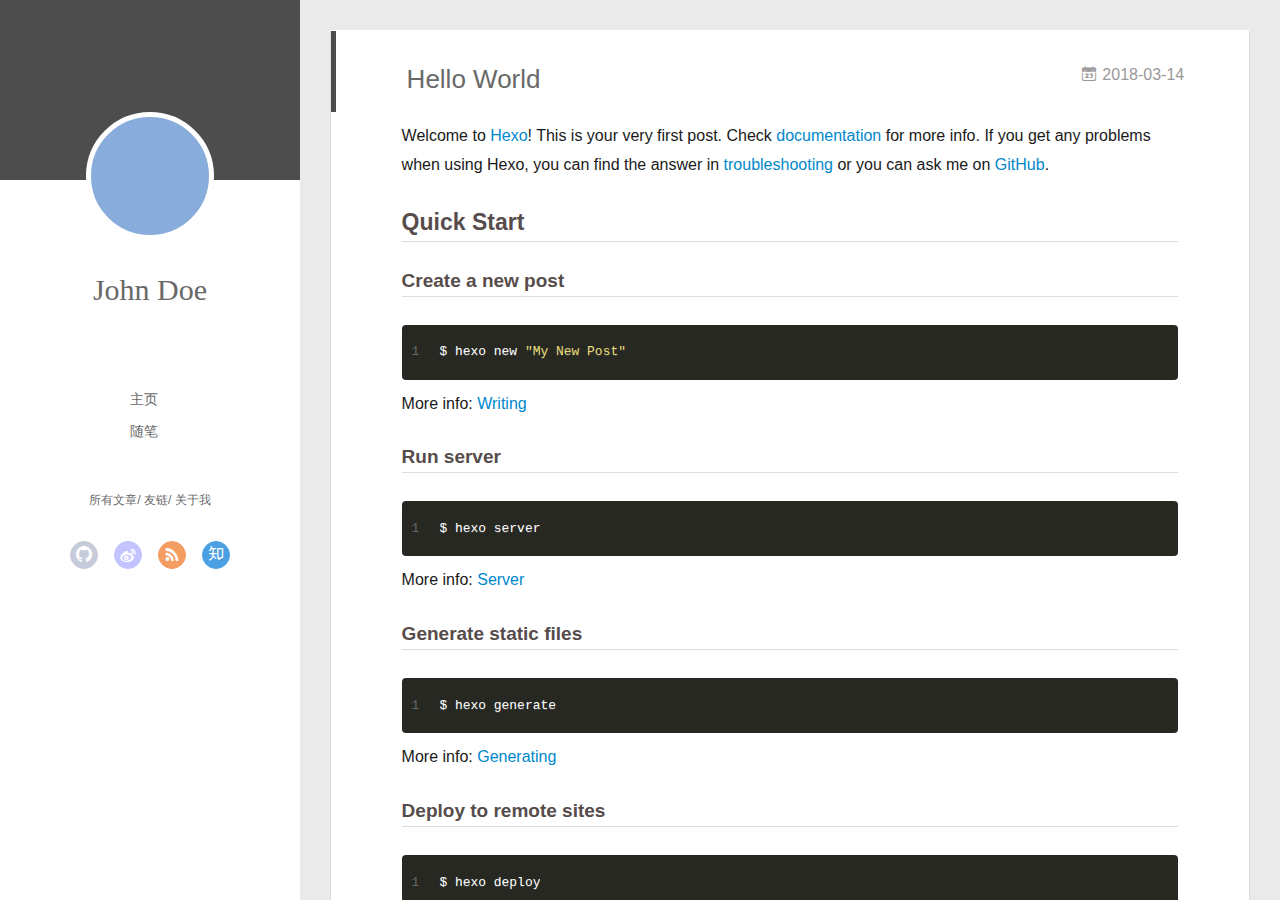
==== commit b398d42f: "Site updated: 2018-03-15 14:38:33" ====
--- a/index.html
+++ b/index.html
@@ -45,7 +45,7 @@
 			<img src="" class="js-avatar">
 		</a>
 		<hgroup>
-		  <h1 class="header-author"><a href="/">wangwei</a></h1>
+		  <h1 class="header-author"><a href="/">John Doe</a></h1>
 		</hgroup>
 		
 
@@ -103,7 +103,7 @@
 				<img src="" class="js-avatar">
 			</div>
 			<hgroup>
-			  <h1 class="header-author js-header-author">wangwei</h1>
+			  <h1 class="header-author js-header-author">John Doe</h1>
 			</hgroup>
 			
 			
@@ -232,7 +232,7 @@
   <div class="outer">
     <div id="footer-info">
     	<div class="footer-left">
-    		&copy; 2018 wangwei
+    		&copy; 2018 John Doe
     	</div>
       	<div class="footer-right">
       		<a href="http://hexo.io/" target="_blank">Hexo</a>  Theme <a href="https://github.com/litten/hexo-theme-yilia" target="_blank">Yilia</a> by Litten
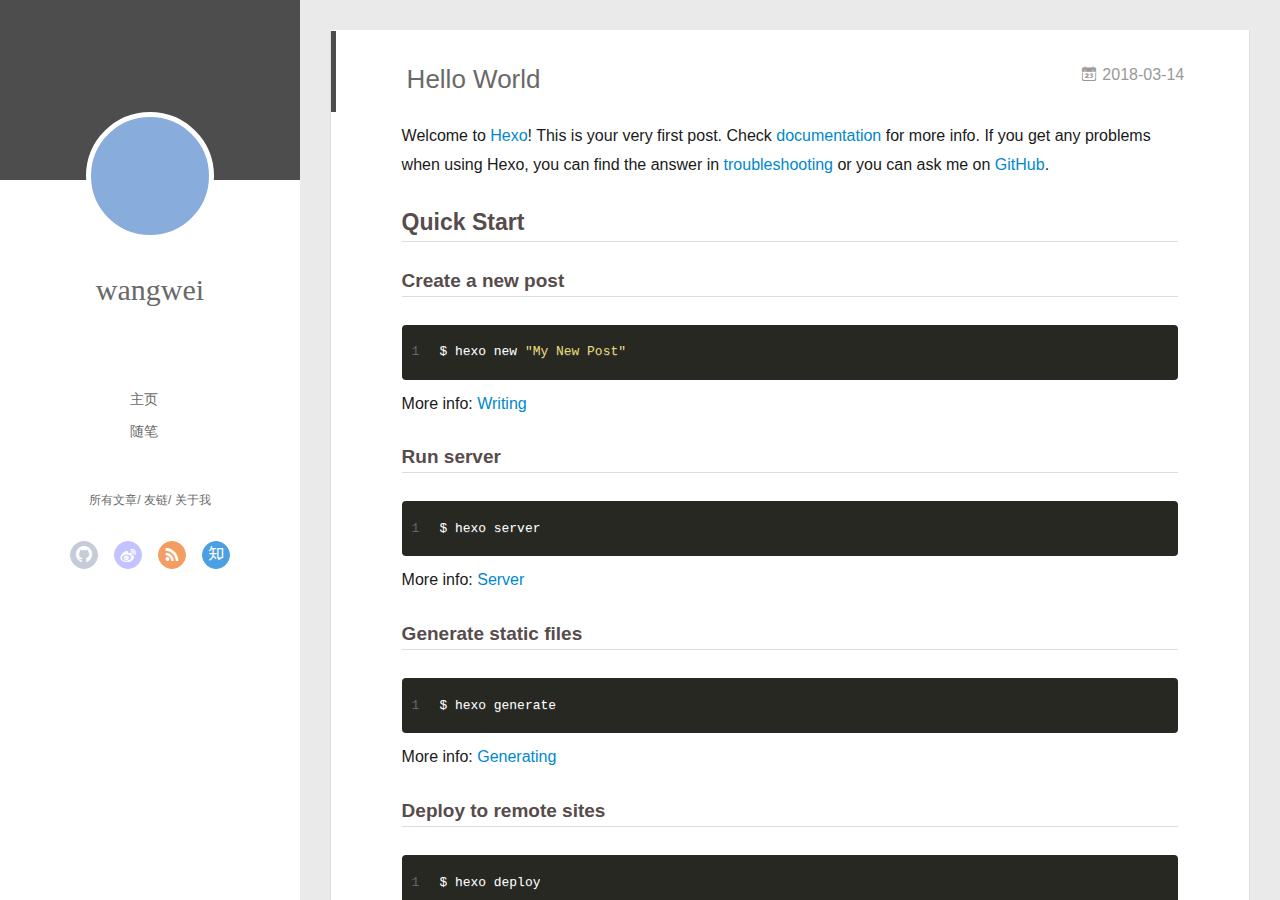
==== commit 87441eda: "Site updated: 2018-03-15 14:55:18" ====
--- a/index.html
+++ b/index.html
@@ -6,16 +6,16 @@
   <meta name="renderer" content="webkit">
   <meta http-equiv="X-UA-Compatible" content="IE=edge" >
   <link rel="dns-prefetch" href="http://yoursite.com">
-  <title>Hexo</title>
+  <title>wangwei blog</title>
   <meta name="viewport" content="width=device-width, initial-scale=1, maximum-scale=1">
   <meta property="og:type" content="website">
-<meta property="og:title" content="Hexo">
+<meta property="og:title" content="wangwei blog">
 <meta property="og:url" content="http://yoursite.com/index.html">
-<meta property="og:site_name" content="Hexo">
+<meta property="og:site_name" content="wangwei blog">
 <meta name="twitter:card" content="summary">
-<meta name="twitter:title" content="Hexo">
-  
-    <link rel="alternative" href="/atom.xml" title="Hexo" type="application/atom+xml">
+<meta name="twitter:title" content="wangwei blog">
+  
+    <link rel="alternative" href="/atom.xml" title="wangwei blog" type="application/atom+xml">
   
   
     <link rel="icon" href="/favicon.png">
@@ -45,7 +45,7 @@
 			<img src="" class="js-avatar">
 		</a>
 		<hgroup>
-		  <h1 class="header-author"><a href="/">John Doe</a></h1>
+		  <h1 class="header-author"><a href="/">wangwei</a></h1>
 		</hgroup>
 		
 
@@ -103,7 +103,7 @@
 				<img src="" class="js-avatar">
 			</div>
 			<hgroup>
-			  <h1 class="header-author js-header-author">John Doe</h1>
+			  <h1 class="header-author js-header-author">wangwei</h1>
 			</hgroup>
 			
 			
@@ -232,7 +232,7 @@
   <div class="outer">
     <div id="footer-info">
     	<div class="footer-left">
-    		&copy; 2018 John Doe
+    		&copy; 2018 wangwei
     	</div>
       	<div class="footer-right">
       		<a href="http://hexo.io/" target="_blank">Hexo</a>  Theme <a href="https://github.com/litten/hexo-theme-yilia" target="_blank">Yilia</a> by Litten
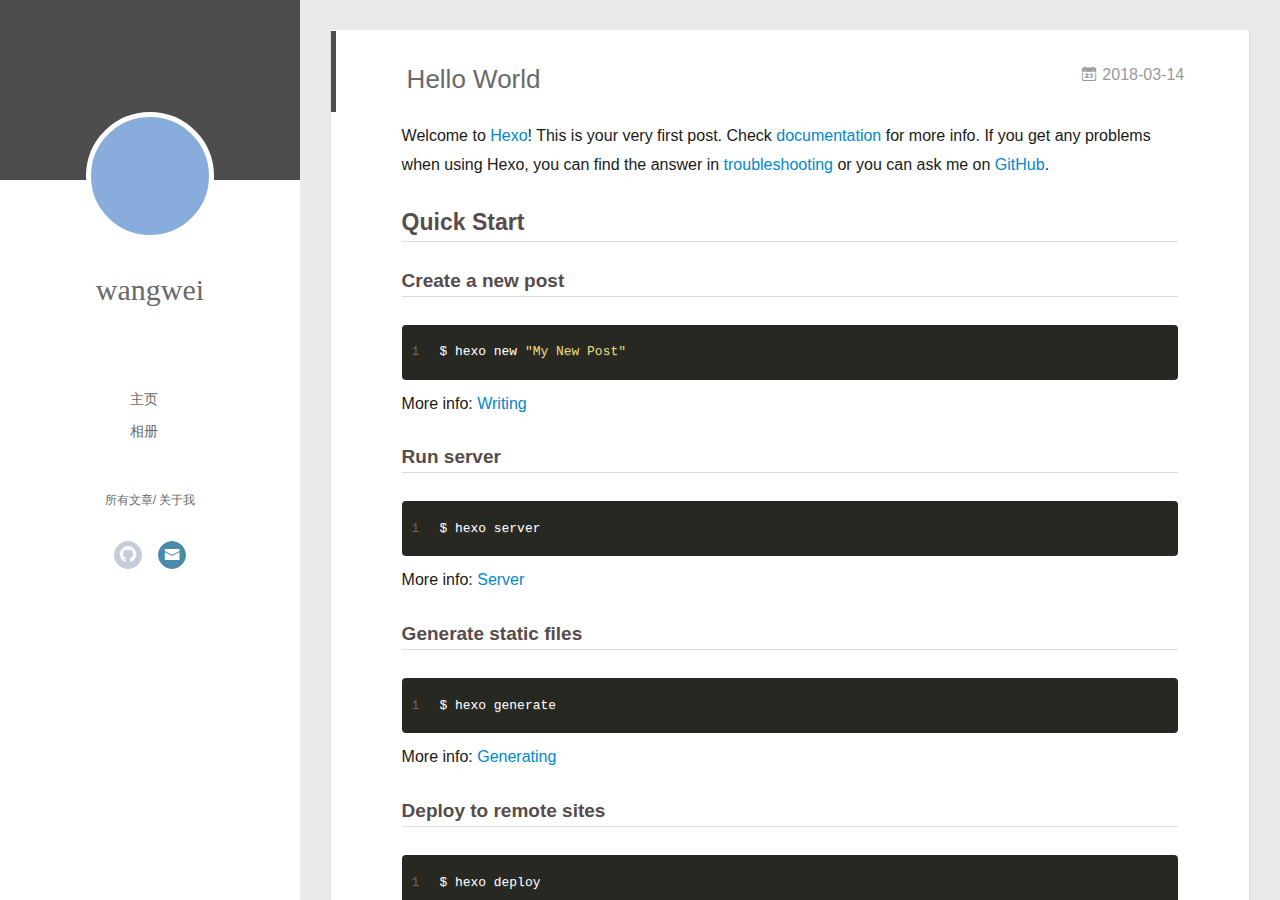
==== commit 60230036: "Site updated: 2018-03-15 15:35:23" ====
--- a/index.html
+++ b/index.html
@@ -54,7 +54,7 @@
 			
 				<li><a href="/">主页</a></li>
 	        
-				<li><a href="/tags/随笔/">随笔</a></li>
+				<li><a href="/photos">相册</a></li>
 	        
 			</ul>
 		</nav>
@@ -65,10 +65,6 @@
     			
             
     			
-    			<a q-on="click: openSlider(e, 'friends')" href="javascript:void(0)">友链</a>
-    			
-            
-    			
     			<a q-on="click: openSlider(e, 'aboutme')" href="javascript:void(0)">关于我</a>
     			
             
@@ -76,13 +72,9 @@
 		<nav class="header-nav">
 			<div class="social">
 				
-					<a class="github" target="_blank" href="#" title="github"><i class="icon-github"></i></a>
+					<a class="github" target="_blank" href="https://github.com/forfor960" title="github"><i class="icon-github"></i></a>
 		        
-					<a class="weibo" target="_blank" href="#" title="weibo"><i class="icon-weibo"></i></a>
-		        
-					<a class="rss" target="_blank" href="#" title="rss"><i class="icon-rss"></i></a>
-		        
-					<a class="zhihu" target="_blank" href="#" title="zhihu"><i class="icon-zhihu"></i></a>
+					<a class="mail" target="_blank" href="/“wangw960@163.com"" title="mail"><i class="icon-mail"></i></a>
 		        
 			</div>
 		</nav>
@@ -117,13 +109,9 @@
 			<nav class="header-nav">
 				<div class="social">
 					
-						<a class="github" target="_blank" href="#" title="github"><i class="icon-github"></i></a>
+						<a class="github" target="_blank" href="https://github.com/forfor960" title="github"><i class="icon-github"></i></a>
 			        
-						<a class="weibo" target="_blank" href="#" title="weibo"><i class="icon-weibo"></i></a>
-			        
-						<a class="rss" target="_blank" href="#" title="rss"><i class="icon-rss"></i></a>
-			        
-						<a class="zhihu" target="_blank" href="#" title="zhihu"><i class="icon-zhihu"></i></a>
+						<a class="mail" target="_blank" href="/“wangw960@163.com"" title="mail"><i class="icon-mail"></i></a>
 			        
 				</div>
 			</nav>
@@ -134,7 +122,7 @@
 				
 					<li style="width: 50%"><a href="/">主页</a></li>
 		        
-					<li style="width: 50%"><a href="/tags/随笔/">随笔</a></li>
+					<li style="width: 50%"><a href="/photos">相册</a></li>
 		        
 				</ul>
 			</nav>
@@ -277,25 +265,17 @@
       
       
     
-      
-      
-      
-    
     
 
     <ul style="width: 70%">
     
     
       
-      <li style="width: 33.333333333333336%" q-on="click: openSlider(e, 'innerArchive')"><a href="javascript:void(0)" q-class="active:innerArchive">所有文章</a></li>
-      
-        
-      
-      <li style="width: 33.333333333333336%" q-on="click: openSlider(e, 'friends')"><a href="javascript:void(0)" q-class="active:friends">友链</a></li>
-      
-        
-      
-      <li style="width: 33.333333333333336%" q-on="click: openSlider(e, 'aboutme')"><a href="javascript:void(0)" q-class="active:aboutme">关于我</a></li>
+      <li style="width: 50%" q-on="click: openSlider(e, 'innerArchive')"><a href="javascript:void(0)" q-class="active:innerArchive">所有文章</a></li>
+      
+        
+      
+      <li style="width: 50%" q-on="click: openSlider(e, 'aboutme')"><a href="javascript:void(0)" q-class="active:aboutme">关于我</a></li>
       
         
     </ul>
@@ -359,38 +339,6 @@
     
 
     
-    	<section class="tools-section tools-section-friends" q-show="friends">
-  		
-        <ul class="search-ul">
-          
-            <li class="search-li">
-              <a href="http://localhost:4000/" target="_blank" class="search-title"><i class="icon-quo-left icon"></i>友情链接1</a>
-            </li>
-          
-            <li class="search-li">
-              <a href="http://localhost:4000/" target="_blank" class="search-title"><i class="icon-quo-left icon"></i>友情链接2</a>
-            </li>
-          
-            <li class="search-li">
-              <a href="http://localhost:4000/" target="_blank" class="search-title"><i class="icon-quo-left icon"></i>友情链接3</a>
-            </li>
-          
-            <li class="search-li">
-              <a href="http://localhost:4000/" target="_blank" class="search-title"><i class="icon-quo-left icon"></i>友情链接4</a>
-            </li>
-          
-            <li class="search-li">
-              <a href="http://localhost:4000/" target="_blank" class="search-title"><i class="icon-quo-left icon"></i>友情链接5</a>
-            </li>
-          
-            <li class="search-li">
-              <a href="http://localhost:4000/" target="_blank" class="search-title"><i class="icon-quo-left icon"></i>友情链接6</a>
-            </li>
-          
-        </ul>
-  		
-    	</section>
-    
 
     
     	<section class="tools-section tools-section-me" q-show="aboutme">
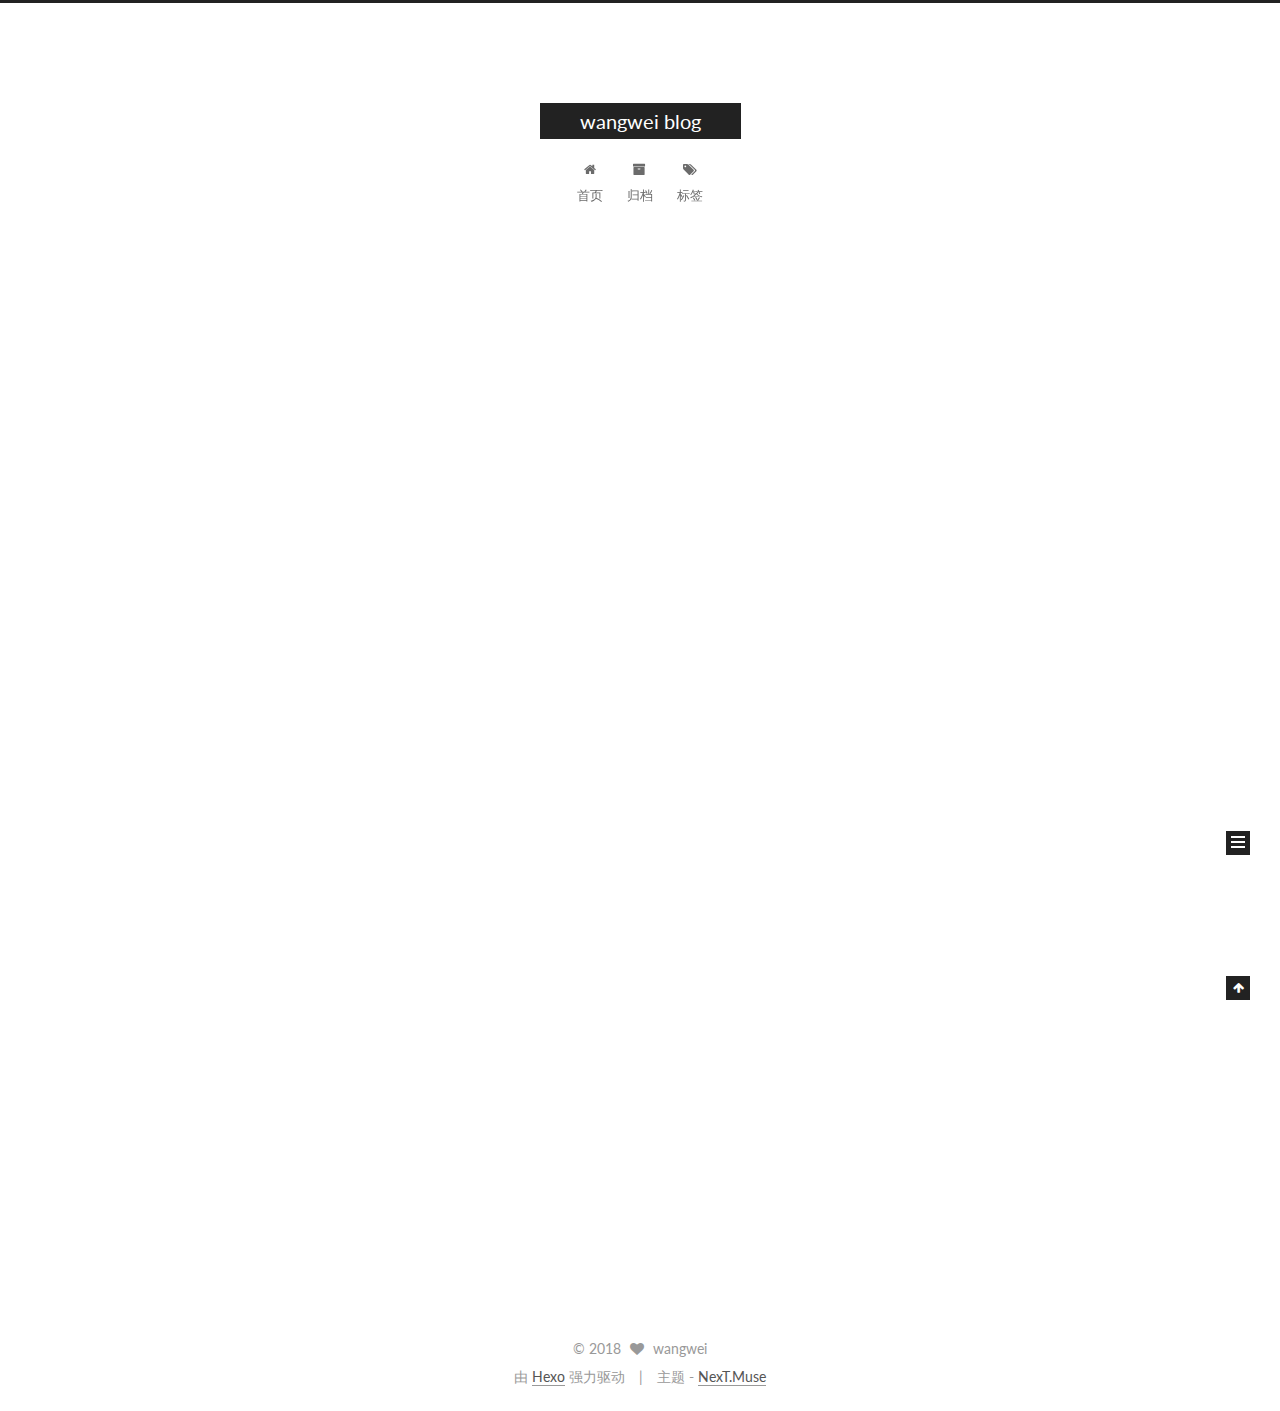
==== commit c8a67079: "Site updated: 2018-03-15 16:55:03" ====
--- a/index.html
+++ b/index.html
@@ -1,165 +1,337 @@
 <!DOCTYPE html>
-<html>
+
+
+
+  
+
+
+<html class="theme-next muse use-motion" lang="zh-Hans">
 <head>
-  <meta charset="utf-8">
-  
-  <meta name="renderer" content="webkit">
-  <meta http-equiv="X-UA-Compatible" content="IE=edge" >
-  <link rel="dns-prefetch" href="http://yoursite.com">
-  <title>wangwei blog</title>
-  <meta name="viewport" content="width=device-width, initial-scale=1, maximum-scale=1">
-  <meta property="og:type" content="website">
+  <meta charset="UTF-8"/>
+<meta http-equiv="X-UA-Compatible" content="IE=edge" />
+<meta name="viewport" content="width=device-width, initial-scale=1, maximum-scale=1"/>
+<meta name="theme-color" content="#222">
+
+
+
+
+
+
+
+
+
+<meta http-equiv="Cache-Control" content="no-transform" />
+<meta http-equiv="Cache-Control" content="no-siteapp" />
+
+
+
+
+
+
+
+
+
+
+
+
+
+
+
+  
+  
+  <link href="/lib/fancybox/source/jquery.fancybox.css?v=2.1.5" rel="stylesheet" type="text/css" />
+
+
+
+
+  
+  
+  
+  
+
+  
+    
+    
+  
+
+  
+
+  
+
+  
+
+  
+
+  
+    
+    
+    <link href="//fonts.googleapis.com/css?family=Lato:300,300italic,400,400italic,700,700italic&subset=latin,latin-ext" rel="stylesheet" type="text/css">
+  
+
+
+
+
+
+
+<link href="/lib/font-awesome/css/font-awesome.min.css?v=4.6.2" rel="stylesheet" type="text/css" />
+
+<link href="/css/main.css?v=5.1.2" rel="stylesheet" type="text/css" />
+
+
+  <meta name="keywords" content="Hexo, NexT" />
+
+
+
+
+
+
+
+
+  <link rel="shortcut icon" type="image/x-icon" href="/favicon.ico?v=5.1.2" />
+
+
+
+
+
+
+<meta property="og:type" content="website">
 <meta property="og:title" content="wangwei blog">
 <meta property="og:url" content="http://yoursite.com/index.html">
 <meta property="og:site_name" content="wangwei blog">
+<meta property="og:locale" content="zh-Hans">
 <meta name="twitter:card" content="summary">
 <meta name="twitter:title" content="wangwei blog">
-  
-    <link rel="alternative" href="/atom.xml" title="wangwei blog" type="application/atom+xml">
-  
-  
-    <link rel="icon" href="/favicon.png">
-  
-  <link rel="stylesheet" type="text/css" href="/./main.0cf68a.css">
-  <style type="text/css">
-  
-    #container.show {
-      background: linear-gradient(200deg,#a0cfe4,#e8c37e);
+
+
+
+<script type="text/javascript" id="hexo.configurations">
+  var NexT = window.NexT || {};
+  var CONFIG = {
+    root: '/',
+    scheme: 'Muse',
+    sidebar: {"position":"left","display":"post","offset":12,"offset_float":12,"b2t":false,"scrollpercent":false,"onmobile":false},
+    fancybox: true,
+    tabs: true,
+    motion: true,
+    duoshuo: {
+      userId: '0',
+      author: '博主'
+    },
+    algolia: {
+      applicationID: '',
+      apiKey: '',
+      indexName: '',
+      hits: {"per_page":10},
+      labels: {"input_placeholder":"Search for Posts","hits_empty":"We didn't find any results for the search: ${query}","hits_stats":"${hits} results found in ${time} ms"}
     }
-  </style>
-  
-
-  
+  };
+</script>
+
+
+
+  <link rel="canonical" href="http://yoursite.com/"/>
+
+
+
+
+
+  <title>wangwei blog</title>
+  
+
+
+
+
+
+
+
+
+
+
+
+
+
 
 </head>
 
-<body>
-  <div id="container" q-class="show:isCtnShow">
-    <canvas id="anm-canvas" class="anm-canvas"></canvas>
-    <div class="left-col" q-class="show:isShow">
-      
-<div class="overlay" style="background: #4d4d4d"></div>
-<div class="intrude-less">
-	<header id="header" class="inner">
-		<a href="/" class="profilepic">
-			<img src="" class="js-avatar">
-		</a>
-		<hgroup>
-		  <h1 class="header-author"><a href="/">wangwei</a></h1>
-		</hgroup>
-		
-
-		<nav class="header-menu">
-			<ul>
-			
-				<li><a href="/">主页</a></li>
-	        
-				<li><a href="/photos">相册</a></li>
-	        
-			</ul>
-		</nav>
-		<nav class="header-smart-menu">
-    		
-    			
-    			<a q-on="click: openSlider(e, 'innerArchive')" href="javascript:void(0)">所有文章</a>
-    			
-            
-    			
-    			<a q-on="click: openSlider(e, 'aboutme')" href="javascript:void(0)">关于我</a>
-    			
-            
-		</nav>
-		<nav class="header-nav">
-			<div class="social">
-				
-					<a class="github" target="_blank" href="https://github.com/forfor960" title="github"><i class="icon-github"></i></a>
-		        
-					<a class="mail" target="_blank" href="/“wangw960@163.com"" title="mail"><i class="icon-mail"></i></a>
-		        
-			</div>
-		</nav>
-	</header>		
+<body itemscope itemtype="http://schema.org/WebPage" lang="zh-Hans">
+
+  
+  
+    
+  
+
+  <div class="container sidebar-position-left 
+   page-home 
+ ">
+    <div class="headband"></div>
+
+    <header id="header" class="header" itemscope itemtype="http://schema.org/WPHeader">
+      <div class="header-inner"><div class="site-brand-wrapper">
+  <div class="site-meta ">
+    
+
+    <div class="custom-logo-site-title">
+      <a href="/"  class="brand" rel="start">
+        <span class="logo-line-before"><i></i></span>
+        <span class="site-title">wangwei blog</span>
+        <span class="logo-line-after"><i></i></span>
+      </a>
+    </div>
+      
+        <p class="site-subtitle"></p>
+      
+  </div>
+
+  <div class="site-nav-toggle">
+    <button>
+      <span class="btn-bar"></span>
+      <span class="btn-bar"></span>
+      <span class="btn-bar"></span>
+    </button>
+  </div>
 </div>
 
-    </div>
-    <div class="mid-col" q-class="show:isShow,hide:isShow|isFalse">
-      
-<nav id="mobile-nav">
-  	<div class="overlay js-overlay" style="background: #4d4d4d"></div>
-	<div class="btnctn js-mobile-btnctn">
-  		<div class="slider-trigger list" q-on="click: openSlider(e)"><i class="icon icon-sort"></i></div>
-	</div>
-	<div class="intrude-less">
-		<header id="header" class="inner">
-			<div class="profilepic">
-				<img src="" class="js-avatar">
-			</div>
-			<hgroup>
-			  <h1 class="header-author js-header-author">wangwei</h1>
-			</hgroup>
-			
-			
-			
-				
-			
-				
-			
-			
-			
-			<nav class="header-nav">
-				<div class="social">
-					
-						<a class="github" target="_blank" href="https://github.com/forfor960" title="github"><i class="icon-github"></i></a>
-			        
-						<a class="mail" target="_blank" href="/“wangw960@163.com"" title="mail"><i class="icon-mail"></i></a>
-			        
-				</div>
-			</nav>
-
-			<nav class="header-menu js-header-menu">
-				<ul style="width: 50%">
-				
-				
-					<li style="width: 50%"><a href="/">主页</a></li>
-		        
-					<li style="width: 50%"><a href="/photos">相册</a></li>
-		        
-				</ul>
-			</nav>
-		</header>				
-	</div>
-	<div class="mobile-mask" style="display:none" q-show="isShow"></div>
+<nav class="site-nav">
+  
+
+  
+    <ul id="menu" class="menu">
+      
+        
+        <li class="menu-item menu-item-home">
+          <a href="/" rel="section">
+            
+              <i class="menu-item-icon fa fa-fw fa-home"></i> <br />
+            
+            首页
+          </a>
+        </li>
+      
+        
+        <li class="menu-item menu-item-archives">
+          <a href="/archives/" rel="section">
+            
+              <i class="menu-item-icon fa fa-fw fa-archive"></i> <br />
+            
+            归档
+          </a>
+        </li>
+      
+        
+        <li class="menu-item menu-item-tags">
+          <a href="/tags/" rel="section">
+            
+              <i class="menu-item-icon fa fa-fw fa-tags"></i> <br />
+            
+            标签
+          </a>
+        </li>
+      
+
+      
+    </ul>
+  
+
+  
 </nav>
 
-      <div id="wrapper" class="body-wrap">
-        <div class="menu-l">
-          <div class="canvas-wrap">
-            <canvas data-colors="#eaeaea" data-sectionHeight="100" data-contentId="js-content" id="myCanvas1" class="anm-canvas"></canvas>
-          </div>
-          <div id="js-content" class="content-ll">
-            
-  
-    <article id="post-hello-world" class="article article-type-post  article-index" itemscope itemprop="blogPost">
-  <div class="article-inner">
-    
-      <header class="article-header">
-        
-  
-    <h1 itemprop="name">
-      <a class="article-title" href="/2018/03/14/hello-world/">Hello World</a>
-    </h1>
-  
-
-        
-        <a href="/2018/03/14/hello-world/" class="archive-article-date">
-  	<time datetime="2018-03-14T07:38:41.000Z" itemprop="datePublished"><i class="icon-calendar icon"></i>2018-03-14</time>
-</a>
-        
+
+
+ </div>
+    </header>
+
+    <main id="main" class="main">
+      <div class="main-inner">
+        <div class="content-wrap">
+          <div id="content" class="content">
+            
+  <section id="posts" class="posts-expand">
+    
+      
+
+  
+
+  
+  
+  
+
+  <article class="post post-type-normal" itemscope itemtype="http://schema.org/Article">
+  
+  
+  
+  <div class="post-block">
+    <link itemprop="mainEntityOfPage" href="http://yoursite.com/2018/03/14/hello-world/">
+
+    <span hidden itemprop="author" itemscope itemtype="http://schema.org/Person">
+      <meta itemprop="name" content="wangwei">
+      <meta itemprop="description" content="">
+      <meta itemprop="image" content="/images/avatar.gif">
+    </span>
+
+    <span hidden itemprop="publisher" itemscope itemtype="http://schema.org/Organization">
+      <meta itemprop="name" content="wangwei blog">
+    </span>
+
+    
+      <header class="post-header">
+
+        
+        
+          <h1 class="post-title" itemprop="name headline">
+                
+                <a class="post-title-link" href="/2018/03/14/hello-world/" itemprop="url">Hello World</a></h1>
+        
+
+        <div class="post-meta">
+          <span class="post-time">
+            
+              <span class="post-meta-item-icon">
+                <i class="fa fa-calendar-o"></i>
+              </span>
+              
+                <span class="post-meta-item-text">发表于</span>
+              
+              <time title="创建于" itemprop="dateCreated datePublished" datetime="2018-03-14T15:38:41+08:00">
+                2018-03-14
+              </time>
+            
+
+            
+
+            
+          </span>
+
+          
+
+          
+            
+          
+
+          
+          
+
+          
+
+          
+
+          
+
+        </div>
       </header>
     
-    <div class="article-entry" itemprop="articleBody">
-      
-        <p>Welcome to <a href="https://hexo.io/" target="_blank" rel="noopener">Hexo</a>! This is your very first post. Check <a href="https://hexo.io/docs/" target="_blank" rel="noopener">documentation</a> for more info. If you get any problems when using Hexo, you can find the answer in <a href="https://hexo.io/docs/troubleshooting.html" target="_blank" rel="noopener">troubleshooting</a> or you can ask me on <a href="https://github.com/hexojs/hexo/issues" target="_blank" rel="noopener">GitHub</a>.</p>
+
+    
+    
+    
+    <div class="post-body" itemprop="articleBody">
+
+      
+      
+
+      
+        
+          
+            <p>Welcome to <a href="https://hexo.io/" target="_blank" rel="noopener">Hexo</a>! This is your very first post. Check <a href="https://hexo.io/docs/" target="_blank" rel="noopener">documentation</a> for more info. If you get any problems when using Hexo, you can find the answer in <a href="https://hexo.io/docs/troubleshooting.html" target="_blank" rel="noopener">troubleshooting</a> or you can ask me on <a href="https://github.com/hexojs/hexo/issues" target="_blank" rel="noopener">GitHub</a>.</p>
 <h2 id="Quick-Start"><a href="#Quick-Start" class="headerlink" title="Quick Start"></a>Quick Start</h2><h3 id="Create-a-new-post"><a href="#Create-a-new-post" class="headerlink" title="Create a new post"></a>Create a new post</h3><figure class="highlight bash"><table><tr><td class="gutter"><pre><span class="line">1</span><br></pre></td><td class="code"><pre><span class="line">$ hexo new <span class="string">"My New Post"</span></span><br></pre></td></tr></table></figure>
 <p>More info: <a href="https://hexo.io/docs/writing.html" target="_blank" rel="noopener">Writing</a></p>
 <h3 id="Run-server"><a href="#Run-server" class="headerlink" title="Run server"></a>Run server</h3><figure class="highlight bash"><table><tr><td class="gutter"><pre><span class="line">1</span><br></pre></td><td class="code"><pre><span class="line">$ hexo server</span><br></pre></td></tr></table></figure>
@@ -169,253 +341,284 @@
 <h3 id="Deploy-to-remote-sites"><a href="#Deploy-to-remote-sites" class="headerlink" title="Deploy to remote sites"></a>Deploy to remote sites</h3><figure class="highlight bash"><table><tr><td class="gutter"><pre><span class="line">1</span><br></pre></td><td class="code"><pre><span class="line">$ hexo deploy</span><br></pre></td></tr></table></figure>
 <p>More info: <a href="https://hexo.io/docs/deployment.html" target="_blank" rel="noopener">Deployment</a></p>
 
-      
-
+          
+        
       
     </div>
-    <div class="article-info article-info-index">
-      
-      
-      
-
-      
-        <p class="article-more-link">
-          <a class="article-more-a" href="/2018/03/14/hello-world/">展开全文 >></a>
-        </p>
-      
-
-      
-      <div class="clearfix"></div>
+    
+    
+    
+
+    
+
+    
+
+    
+
+    <footer class="post-footer">
+      
+
+      
+
+      
+
+      
+      
+        <div class="post-eof"></div>
+      
+    </footer>
+  </div>
+  
+  
+  
+  </article>
+
+
+    
+  </section>
+
+  
+
+
+          </div>
+          
+
+
+          
+
+        </div>
+        
+          
+  
+  <div class="sidebar-toggle">
+    <div class="sidebar-toggle-line-wrap">
+      <span class="sidebar-toggle-line sidebar-toggle-line-first"></span>
+      <span class="sidebar-toggle-line sidebar-toggle-line-middle"></span>
+      <span class="sidebar-toggle-line sidebar-toggle-line-last"></span>
     </div>
   </div>
-</article>
-
-<aside class="wrap-side-operation">
-    <div class="mod-side-operation">
-        
-        <div class="jump-container" id="js-jump-container" style="display:none;">
-            <a href="javascript:void(0)" class="mod-side-operation__jump-to-top">
-                <i class="icon-font icon-back"></i>
-            </a>
-            <div id="js-jump-plan-container" class="jump-plan-container" style="top: -11px;">
-                <i class="icon-font icon-plane jump-plane"></i>
+
+  <aside id="sidebar" class="sidebar">
+    
+    <div class="sidebar-inner">
+
+      
+
+      
+
+      <section class="site-overview sidebar-panel sidebar-panel-active">
+        <div class="site-author motion-element" itemprop="author" itemscope itemtype="http://schema.org/Person">
+          <img class="site-author-image" itemprop="image"
+               src="/images/avatar.gif"
+               alt="wangwei" />
+          <p class="site-author-name" itemprop="name">wangwei</p>
+           
+              <p class="site-description motion-element" itemprop="description"></p>
+          
+        </div>
+        <nav class="site-state motion-element">
+
+          
+            <div class="site-state-item site-state-posts">
+              <a href="/archives/">
+                <span class="site-state-item-count">1</span>
+                <span class="site-state-item-name">日志</span>
+              </a>
             </div>
+          
+
+          
+
+          
+
+        </nav>
+
+        
+
+        <div class="links-of-author motion-element">
+          
         </div>
-        
-        
+
+        
+        
+
+        
+        
+
+        
+
+
+      </section>
+
+      
+
+      
+
     </div>
-</aside>
-
-
-
-
-  
-  
-
-
-          </div>
-        </div>
+  </aside>
+
+
+        
       </div>
-      <footer id="footer">
-  <div class="outer">
-    <div id="footer-info">
-    	<div class="footer-left">
-    		&copy; 2018 wangwei
-    	</div>
-      	<div class="footer-right">
-      		<a href="http://hexo.io/" target="_blank">Hexo</a>  Theme <a href="https://github.com/litten/hexo-theme-yilia" target="_blank">Yilia</a> by Litten
-      	</div>
-    </div>
+    </main>
+
+    <footer id="footer" class="footer">
+      <div class="footer-inner">
+        <div class="copyright" >
+  
+  &copy; 
+  <span itemprop="copyrightYear">2018</span>
+  <span class="with-love">
+    <i class="fa fa-heart"></i>
+  </span>
+  <span class="author" itemprop="copyrightHolder">wangwei</span>
+</div>
+
+
+<div class="powered-by">
+  由 <a class="theme-link" href="https://hexo.io">Hexo</a> 强力驱动
+</div>
+
+<div class="theme-info">
+  主题 -
+  <a class="theme-link" href="https://github.com/iissnan/hexo-theme-next">
+    NexT.Muse
+  </a>
+</div>
+
+
+        
+
+        
+      </div>
+    </footer>
+
+    
+      <div class="back-to-top">
+        <i class="fa fa-arrow-up"></i>
+        
+      </div>
+    
+
   </div>
-</footer>
-    </div>
-    <script>
-	var yiliaConfig = {
-		mathjax: false,
-		isHome: true,
-		isPost: false,
-		isArchive: false,
-		isTag: false,
-		isCategory: false,
-		open_in_new: false,
-		toc_hide_index: true,
-		root: "/",
-		innerArchive: true,
-		showTags: false
-	}
+
+  
+
+<script type="text/javascript">
+  if (Object.prototype.toString.call(window.Promise) !== '[object Function]') {
+    window.Promise = null;
+  }
 </script>
 
-<script>!function(t){function n(e){if(r[e])return r[e].exports;var i=r[e]={exports:{},id:e,loaded:!1};return t[e].call(i.exports,i,i.exports,n),i.loaded=!0,i.exports}var r={};n.m=t,n.c=r,n.p="./",n(0)}([function(t,n,r){r(195),t.exports=r(191)},function(t,n,r){var e=r(3),i=r(52),o=r(27),u=r(28),c=r(53),f="prototype",a=function(t,n,r){var s,l,h,v,p=t&a.F,d=t&a.G,y=t&a.S,g=t&a.P,b=t&a.B,m=d?e:y?e[n]||(e[n]={}):(e[n]||{})[f],x=d?i:i[n]||(i[n]={}),w=x[f]||(x[f]={});d&&(r=n);for(s in r)l=!p&&m&&void 0!==m[s],h=(l?m:r)[s],v=b&&l?c(h,e):g&&"function"==typeof h?c(Function.call,h):h,m&&u(m,s,h,t&a.U),x[s]!=h&&o(x,s,v),g&&w[s]!=h&&(w[s]=h)};e.core=i,a.F=1,a.G=2,a.S=4,a.P=8,a.B=16,a.W=32,a.U=64,a.R=128,t.exports=a},function(t,n,r){var e=r(6);t.exports=function(t){if(!e(t))throw TypeError(t+" is not an object!");return t}},function(t,n){var r=t.exports="undefined"!=typeof window&&window.Math==Math?window:"undefined"!=typeof self&&self.Math==Math?self:Function("return this")();"number"==typeof __g&&(__g=r)},function(t,n){t.exports=function(t){try{return!!t()}catch(t){return!0}}},function(t,n){var r=t.exports="undefined"!=typeof window&&window.Math==Math?window:"undefined"!=typeof self&&self.Math==Math?self:Function("return this")();"number"==typeof __g&&(__g=r)},function(t,n){t.exports=function(t){return"object"==typeof t?null!==t:"function"==typeof t}},function(t,n,r){var e=r(126)("wks"),i=r(76),o=r(3).Symbol,u="function"==typeof o;(t.exports=function(t){return e[t]||(e[t]=u&&o[t]||(u?o:i)("Symbol."+t))}).store=e},function(t,n){var r={}.hasOwnProperty;t.exports=function(t,n){return r.call(t,n)}},function(t,n,r){var e=r(94),i=r(33);t.exports=function(t){return e(i(t))}},function(t,n,r){t.exports=!r(4)(function(){return 7!=Object.defineProperty({},"a",{get:function(){return 7}}).a})},function(t,n,r){var e=r(2),i=r(167),o=r(50),u=Object.defineProperty;n.f=r(10)?Object.defineProperty:function(t,n,r){if(e(t),n=o(n,!0),e(r),i)try{return u(t,n,r)}catch(t){}if("get"in r||"set"in r)throw TypeError("Accessors not supported!");return"value"in r&&(t[n]=r.value),t}},function(t,n,r){t.exports=!r(18)(function(){return 7!=Object.defineProperty({},"a",{get:function(){return 7}}).a})},function(t,n,r){var e=r(14),i=r(22);t.exports=r(12)?function(t,n,r){return e.f(t,n,i(1,r))}:function(t,n,r){return t[n]=r,t}},function(t,n,r){var e=r(20),i=r(58),o=r(42),u=Object.defineProperty;n.f=r(12)?Object.defineProperty:function(t,n,r){if(e(t),n=o(n,!0),e(r),i)try{return u(t,n,r)}catch(t){}if("get"in r||"set"in r)throw TypeError("Accessors not supported!");return"value"in r&&(t[n]=r.value),t}},function(t,n,r){var e=r(40)("wks"),i=r(23),o=r(5).Symbol,u="function"==typeof o;(t.exports=function(t){return e[t]||(e[t]=u&&o[t]||(u?o:i)("Symbol."+t))}).store=e},function(t,n,r){var e=r(67),i=Math.min;t.exports=function(t){return t>0?i(e(t),9007199254740991):0}},function(t,n,r){var e=r(46);t.exports=function(t){return Object(e(t))}},function(t,n){t.exports=function(t){try{return!!t()}catch(t){return!0}}},function(t,n,r){var e=r(63),i=r(34);t.exports=Object.keys||function(t){return e(t,i)}},function(t,n,r){var e=r(21);t.exports=function(t){if(!e(t))throw TypeError(t+" is not an object!");return t}},function(t,n){t.exports=function(t){return"object"==typeof t?null!==t:"function"==typeof t}},function(t,n){t.exports=function(t,n){return{enumerable:!(1&t),configurable:!(2&t),writable:!(4&t),value:n}}},function(t,n){var r=0,e=Math.random();t.exports=function(t){return"Symbol(".concat(void 0===t?"":t,")_",(++r+e).toString(36))}},function(t,n){var r={}.hasOwnProperty;t.exports=function(t,n){return r.call(t,n)}},function(t,n){var r=t.exports={version:"2.4.0"};"number"==typeof __e&&(__e=r)},function(t,n){t.exports=function(t){if("function"!=typeof t)throw TypeError(t+" is not a function!");return t}},function(t,n,r){var e=r(11),i=r(66);t.exports=r(10)?function(t,n,r){return e.f(t,n,i(1,r))}:function(t,n,r){return t[n]=r,t}},function(t,n,r){var e=r(3),i=r(27),o=r(24),u=r(76)("src"),c="toString",f=Function[c],a=(""+f).split(c);r(52).inspectSource=function(t){return f.call(t)},(t.exports=function(t,n,r,c){var f="function"==typeof r;f&&(o(r,"name")||i(r,"name",n)),t[n]!==r&&(f&&(o(r,u)||i(r,u,t[n]?""+t[n]:a.join(String(n)))),t===e?t[n]=r:c?t[n]?t[n]=r:i(t,n,r):(delete t[n],i(t,n,r)))})(Function.prototype,c,function(){return"function"==typeof this&&this[u]||f.call(this)})},function(t,n,r){var e=r(1),i=r(4),o=r(46),u=function(t,n,r,e){var i=String(o(t)),u="<"+n;return""!==r&&(u+=" "+r+'="'+String(e).replace(/"/g,"&quot;")+'"'),u+">"+i+"</"+n+">"};t.exports=function(t,n){var r={};r[t]=n(u),e(e.P+e.F*i(function(){var n=""[t]('"');return n!==n.toLowerCase()||n.split('"').length>3}),"String",r)}},function(t,n,r){var e=r(115),i=r(46);t.exports=function(t){return e(i(t))}},function(t,n,r){var e=r(116),i=r(66),o=r(30),u=r(50),c=r(24),f=r(167),a=Object.getOwnPropertyDescriptor;n.f=r(10)?a:function(t,n){if(t=o(t),n=u(n,!0),f)try{return a(t,n)}catch(t){}if(c(t,n))return i(!e.f.call(t,n),t[n])}},function(t,n,r){var e=r(24),i=r(17),o=r(145)("IE_PROTO"),u=Object.prototype;t.exports=Object.getPrototypeOf||function(t){return t=i(t),e(t,o)?t[o]:"function"==typeof t.constructor&&t instanceof t.constructor?t.constructor.prototype:t instanceof Object?u:null}},function(t,n){t.exports=function(t){if(void 0==t)throw TypeError("Can't call method on  "+t);return t}},function(t,n){t.exports="constructor,hasOwnProperty,isPrototypeOf,propertyIsEnumerable,toLocaleString,toString,valueOf".split(",")},function(t,n){t.exports={}},function(t,n){t.exports=!0},function(t,n){n.f={}.propertyIsEnumerable},function(t,n,r){var e=r(14).f,i=r(8),o=r(15)("toStringTag");t.exports=function(t,n,r){t&&!i(t=r?t:t.prototype,o)&&e(t,o,{configurable:!0,value:n})}},function(t,n,r){var e=r(40)("keys"),i=r(23);t.exports=function(t){return e[t]||(e[t]=i(t))}},function(t,n,r){var e=r(5),i="__core-js_shared__",o=e[i]||(e[i]={});t.exports=function(t){return o[t]||(o[t]={})}},function(t,n){var r=Math.ceil,e=Math.floor;t.exports=function(t){return isNaN(t=+t)?0:(t>0?e:r)(t)}},function(t,n,r){var e=r(21);t.exports=function(t,n){if(!e(t))return t;var r,i;if(n&&"function"==typeof(r=t.toString)&&!e(i=r.call(t)))return i;if("function"==typeof(r=t.valueOf)&&!e(i=r.call(t)))return i;if(!n&&"function"==typeof(r=t.toString)&&!e(i=r.call(t)))return i;throw TypeError("Can't convert object to primitive value")}},function(t,n,r){var e=r(5),i=r(25),o=r(36),u=r(44),c=r(14).f;t.exports=function(t){var n=i.Symbol||(i.Symbol=o?{}:e.Symbol||{});"_"==t.charAt(0)||t in n||c(n,t,{value:u.f(t)})}},function(t,n,r){n.f=r(15)},function(t,n){var r={}.toString;t.exports=function(t){return r.call(t).slice(8,-1)}},function(t,n){t.exports=function(t){if(void 0==t)throw TypeError("Can't call method on  "+t);return t}},function(t,n,r){var e=r(4);t.exports=function(t,n){return!!t&&e(function(){n?t.call(null,function(){},1):t.call(null)})}},function(t,n,r){var e=r(53),i=r(115),o=r(17),u=r(16),c=r(203);t.exports=function(t,n){var r=1==t,f=2==t,a=3==t,s=4==t,l=6==t,h=5==t||l,v=n||c;return function(n,c,p){for(var d,y,g=o(n),b=i(g),m=e(c,p,3),x=u(b.length),w=0,S=r?v(n,x):f?v(n,0):void 0;x>w;w++)if((h||w in b)&&(d=b[w],y=m(d,w,g),t))if(r)S[w]=y;else if(y)switch(t){case 3:return!0;case 5:return d;case 6:return w;case 2:S.push(d)}else if(s)return!1;return l?-1:a||s?s:S}}},function(t,n,r){var e=r(1),i=r(52),o=r(4);t.exports=function(t,n){var r=(i.Object||{})[t]||Object[t],u={};u[t]=n(r),e(e.S+e.F*o(function(){r(1)}),"Object",u)}},function(t,n,r){var e=r(6);t.exports=function(t,n){if(!e(t))return t;var r,i;if(n&&"function"==typeof(r=t.toString)&&!e(i=r.call(t)))return i;if("function"==typeof(r=t.valueOf)&&!e(i=r.call(t)))return i;if(!n&&"function"==typeof(r=t.toString)&&!e(i=r.call(t)))return i;throw TypeError("Can't convert object to primitive value")}},function(t,n,r){var e=r(5),i=r(25),o=r(91),u=r(13),c="prototype",f=function(t,n,r){var a,s,l,h=t&f.F,v=t&f.G,p=t&f.S,d=t&f.P,y=t&f.B,g=t&f.W,b=v?i:i[n]||(i[n]={}),m=b[c],x=v?e:p?e[n]:(e[n]||{})[c];v&&(r=n);for(a in r)(s=!h&&x&&void 0!==x[a])&&a in b||(l=s?x[a]:r[a],b[a]=v&&"function"!=typeof x[a]?r[a]:y&&s?o(l,e):g&&x[a]==l?function(t){var n=function(n,r,e){if(this instanceof t){switch(arguments.length){case 0:return new t;case 1:return new t(n);case 2:return new t(n,r)}return new t(n,r,e)}return t.apply(this,arguments)};return n[c]=t[c],n}(l):d&&"function"==typeof l?o(Function.call,l):l,d&&((b.virtual||(b.virtual={}))[a]=l,t&f.R&&m&&!m[a]&&u(m,a,l)))};f.F=1,f.G=2,f.S=4,f.P=8,f.B=16,f.W=32,f.U=64,f.R=128,t.exports=f},function(t,n){var r=t.exports={version:"2.4.0"};"number"==typeof __e&&(__e=r)},function(t,n,r){var e=r(26);t.exports=function(t,n,r){if(e(t),void 0===n)return t;switch(r){case 1:return function(r){return t.call(n,r)};case 2:return function(r,e){return t.call(n,r,e)};case 3:return function(r,e,i){return t.call(n,r,e,i)}}return function(){return t.apply(n,arguments)}}},function(t,n,r){var e=r(183),i=r(1),o=r(126)("metadata"),u=o.store||(o.store=new(r(186))),c=function(t,n,r){var i=u.get(t);if(!i){if(!r)return;u.set(t,i=new e)}var o=i.get(n);if(!o){if(!r)return;i.set(n,o=new e)}return o},f=function(t,n,r){var e=c(n,r,!1);return void 0!==e&&e.has(t)},a=function(t,n,r){var e=c(n,r,!1);return void 0===e?void 0:e.get(t)},s=function(t,n,r,e){c(r,e,!0).set(t,n)},l=function(t,n){var r=c(t,n,!1),e=[];return r&&r.forEach(function(t,n){e.push(n)}),e},h=function(t){return void 0===t||"symbol"==typeof t?t:String(t)},v=function(t){i(i.S,"Reflect",t)};t.exports={store:u,map:c,has:f,get:a,set:s,keys:l,key:h,exp:v}},function(t,n,r){"use strict";if(r(10)){var e=r(69),i=r(3),o=r(4),u=r(1),c=r(127),f=r(152),a=r(53),s=r(68),l=r(66),h=r(27),v=r(73),p=r(67),d=r(16),y=r(75),g=r(50),b=r(24),m=r(180),x=r(114),w=r(6),S=r(17),_=r(137),O=r(70),E=r(32),P=r(71).f,j=r(154),F=r(76),M=r(7),A=r(48),N=r(117),T=r(146),I=r(155),k=r(80),L=r(123),R=r(74),C=r(130),D=r(160),U=r(11),W=r(31),G=U.f,B=W.f,V=i.RangeError,z=i.TypeError,q=i.Uint8Array,K="ArrayBuffer",J="Shared"+K,Y="BYTES_PER_ELEMENT",H="prototype",$=Array[H],X=f.ArrayBuffer,Q=f.DataView,Z=A(0),tt=A(2),nt=A(3),rt=A(4),et=A(5),it=A(6),ot=N(!0),ut=N(!1),ct=I.values,ft=I.keys,at=I.entries,st=$.lastIndexOf,lt=$.reduce,ht=$.reduceRight,vt=$.join,pt=$.sort,dt=$.slice,yt=$.toString,gt=$.toLocaleString,bt=M("iterator"),mt=M("toStringTag"),xt=F("typed_constructor"),wt=F("def_constructor"),St=c.CONSTR,_t=c.TYPED,Ot=c.VIEW,Et="Wrong length!",Pt=A(1,function(t,n){return Tt(T(t,t[wt]),n)}),jt=o(function(){return 1===new q(new Uint16Array([1]).buffer)[0]}),Ft=!!q&&!!q[H].set&&o(function(){new q(1).set({})}),Mt=function(t,n){if(void 0===t)throw z(Et);var r=+t,e=d(t);if(n&&!m(r,e))throw V(Et);return e},At=function(t,n){var r=p(t);if(r<0||r%n)throw V("Wrong offset!");return r},Nt=function(t){if(w(t)&&_t in t)return t;throw z(t+" is not a typed array!")},Tt=function(t,n){if(!(w(t)&&xt in t))throw z("It is not a typed array constructor!");return new t(n)},It=function(t,n){return kt(T(t,t[wt]),n)},kt=function(t,n){for(var r=0,e=n.length,i=Tt(t,e);e>r;)i[r]=n[r++];return i},Lt=function(t,n,r){G(t,n,{get:function(){return this._d[r]}})},Rt=function(t){var n,r,e,i,o,u,c=S(t),f=arguments.length,s=f>1?arguments[1]:void 0,l=void 0!==s,h=j(c);if(void 0!=h&&!_(h)){for(u=h.call(c),e=[],n=0;!(o=u.next()).done;n++)e.push(o.value);c=e}for(l&&f>2&&(s=a(s,arguments[2],2)),n=0,r=d(c.length),i=Tt(this,r);r>n;n++)i[n]=l?s(c[n],n):c[n];return i},Ct=function(){for(var t=0,n=arguments.length,r=Tt(this,n);n>t;)r[t]=arguments[t++];return r},Dt=!!q&&o(function(){gt.call(new q(1))}),Ut=function(){return gt.apply(Dt?dt.call(Nt(this)):Nt(this),arguments)},Wt={copyWithin:function(t,n){return D.call(Nt(this),t,n,arguments.length>2?arguments[2]:void 0)},every:function(t){return rt(Nt(this),t,arguments.length>1?arguments[1]:void 0)},fill:function(t){return C.apply(Nt(this),arguments)},filter:function(t){return It(this,tt(Nt(this),t,arguments.length>1?arguments[1]:void 0))},find:function(t){return et(Nt(this),t,arguments.length>1?arguments[1]:void 0)},findIndex:function(t){return it(Nt(this),t,arguments.length>1?arguments[1]:void 0)},forEach:function(t){Z(Nt(this),t,arguments.length>1?arguments[1]:void 0)},indexOf:function(t){return ut(Nt(this),t,arguments.length>1?arguments[1]:void 0)},includes:function(t){return ot(Nt(this),t,arguments.length>1?arguments[1]:void 0)},join:function(t){return vt.apply(Nt(this),arguments)},lastIndexOf:function(t){return st.apply(Nt(this),arguments)},map:function(t){return Pt(Nt(this),t,arguments.length>1?arguments[1]:void 0)},reduce:function(t){return lt.apply(Nt(this),arguments)},reduceRight:function(t){return ht.apply(Nt(this),arguments)},reverse:function(){for(var t,n=this,r=Nt(n).length,e=Math.floor(r/2),i=0;i<e;)t=n[i],n[i++]=n[--r],n[r]=t;return n},some:function(t){return nt(Nt(this),t,arguments.length>1?arguments[1]:void 0)},sort:function(t){return pt.call(Nt(this),t)},subarray:function(t,n){var r=Nt(this),e=r.length,i=y(t,e);return new(T(r,r[wt]))(r.buffer,r.byteOffset+i*r.BYTES_PER_ELEMENT,d((void 0===n?e:y(n,e))-i))}},Gt=function(t,n){return It(this,dt.call(Nt(this),t,n))},Bt=function(t){Nt(this);var n=At(arguments[1],1),r=this.length,e=S(t),i=d(e.length),o=0;if(i+n>r)throw V(Et);for(;o<i;)this[n+o]=e[o++]},Vt={entries:function(){return at.call(Nt(this))},keys:function(){return ft.call(Nt(this))},values:function(){return ct.call(Nt(this))}},zt=function(t,n){return w(t)&&t[_t]&&"symbol"!=typeof n&&n in t&&String(+n)==String(n)},qt=function(t,n){return zt(t,n=g(n,!0))?l(2,t[n]):B(t,n)},Kt=function(t,n,r){return!(zt(t,n=g(n,!0))&&w(r)&&b(r,"value"))||b(r,"get")||b(r,"set")||r.configurable||b(r,"writable")&&!r.writable||b(r,"enumerable")&&!r.enumerable?G(t,n,r):(t[n]=r.value,t)};St||(W.f=qt,U.f=Kt),u(u.S+u.F*!St,"Object",{getOwnPropertyDescriptor:qt,defineProperty:Kt}),o(function(){yt.call({})})&&(yt=gt=function(){return vt.call(this)});var Jt=v({},Wt);v(Jt,Vt),h(Jt,bt,Vt.values),v(Jt,{slice:Gt,set:Bt,constructor:function(){},toString:yt,toLocaleString:Ut}),Lt(Jt,"buffer","b"),Lt(Jt,"byteOffset","o"),Lt(Jt,"byteLength","l"),Lt(Jt,"length","e"),G(Jt,mt,{get:function(){return this[_t]}}),t.exports=function(t,n,r,f){f=!!f;var a=t+(f?"Clamped":"")+"Array",l="Uint8Array"!=a,v="get"+t,p="set"+t,y=i[a],g=y||{},b=y&&E(y),m=!y||!c.ABV,S={},_=y&&y[H],j=function(t,r){var e=t._d;return e.v[v](r*n+e.o,jt)},F=function(t,r,e){var i=t._d;f&&(e=(e=Math.round(e))<0?0:e>255?255:255&e),i.v[p](r*n+i.o,e,jt)},M=function(t,n){G(t,n,{get:function(){return j(this,n)},set:function(t){return F(this,n,t)},enumerable:!0})};m?(y=r(function(t,r,e,i){s(t,y,a,"_d");var o,u,c,f,l=0,v=0;if(w(r)){if(!(r instanceof X||(f=x(r))==K||f==J))return _t in r?kt(y,r):Rt.call(y,r);o=r,v=At(e,n);var p=r.byteLength;if(void 0===i){if(p%n)throw V(Et);if((u=p-v)<0)throw V(Et)}else if((u=d(i)*n)+v>p)throw V(Et);c=u/n}else c=Mt(r,!0),u=c*n,o=new X(u);for(h(t,"_d",{b:o,o:v,l:u,e:c,v:new Q(o)});l<c;)M(t,l++)}),_=y[H]=O(Jt),h(_,"constructor",y)):L(function(t){new y(null),new y(t)},!0)||(y=r(function(t,r,e,i){s(t,y,a);var o;return w(r)?r instanceof X||(o=x(r))==K||o==J?void 0!==i?new g(r,At(e,n),i):void 0!==e?new g(r,At(e,n)):new g(r):_t in r?kt(y,r):Rt.call(y,r):new g(Mt(r,l))}),Z(b!==Function.prototype?P(g).concat(P(b)):P(g),function(t){t in y||h(y,t,g[t])}),y[H]=_,e||(_.constructor=y));var A=_[bt],N=!!A&&("values"==A.name||void 0==A.name),T=Vt.values;h(y,xt,!0),h(_,_t,a),h(_,Ot,!0),h(_,wt,y),(f?new y(1)[mt]==a:mt in _)||G(_,mt,{get:function(){return a}}),S[a]=y,u(u.G+u.W+u.F*(y!=g),S),u(u.S,a,{BYTES_PER_ELEMENT:n,from:Rt,of:Ct}),Y in _||h(_,Y,n),u(u.P,a,Wt),R(a),u(u.P+u.F*Ft,a,{set:Bt}),u(u.P+u.F*!N,a,Vt),u(u.P+u.F*(_.toString!=yt),a,{toString:yt}),u(u.P+u.F*o(function(){new y(1).slice()}),a,{slice:Gt}),u(u.P+u.F*(o(function(){return[1,2].toLocaleString()!=new y([1,2]).toLocaleString()})||!o(function(){_.toLocaleString.call([1,2])})),a,{toLocaleString:Ut}),k[a]=N?A:T,e||N||h(_,bt,T)}}else t.exports=function(){}},function(t,n){var r={}.toString;t.exports=function(t){return r.call(t).slice(8,-1)}},function(t,n,r){var e=r(21),i=r(5).document,o=e(i)&&e(i.createElement);t.exports=function(t){return o?i.createElement(t):{}}},function(t,n,r){t.exports=!r(12)&&!r(18)(function(){return 7!=Object.defineProperty(r(57)("div"),"a",{get:function(){return 7}}).a})},function(t,n,r){"use strict";var e=r(36),i=r(51),o=r(64),u=r(13),c=r(8),f=r(35),a=r(96),s=r(38),l=r(103),h=r(15)("iterator"),v=!([].keys&&"next"in[].keys()),p="keys",d="values",y=function(){return this};t.exports=function(t,n,r,g,b,m,x){a(r,n,g);var w,S,_,O=function(t){if(!v&&t in F)return F[t];switch(t){case p:case d:return function(){return new r(this,t)}}return function(){return new r(this,t)}},E=n+" Iterator",P=b==d,j=!1,F=t.prototype,M=F[h]||F["@@iterator"]||b&&F[b],A=M||O(b),N=b?P?O("entries"):A:void 0,T="Array"==n?F.entries||M:M;if(T&&(_=l(T.call(new t)))!==Object.prototype&&(s(_,E,!0),e||c(_,h)||u(_,h,y)),P&&M&&M.name!==d&&(j=!0,A=function(){return M.call(this)}),e&&!x||!v&&!j&&F[h]||u(F,h,A),f[n]=A,f[E]=y,b)if(w={values:P?A:O(d),keys:m?A:O(p),entries:N},x)for(S in w)S in F||o(F,S,w[S]);else i(i.P+i.F*(v||j),n,w);return w}},function(t,n,r){var e=r(20),i=r(100),o=r(34),u=r(39)("IE_PROTO"),c=function(){},f="prototype",a=function(){var t,n=r(57)("iframe"),e=o.length;for(n.style.display="none",r(93).appendChild(n),n.src="javascript:",t=n.contentWindow.document,t.open(),t.write("<script>document.F=Object<\/script>"),t.close(),a=t.F;e--;)delete a[f][o[e]];return a()};t.exports=Object.create||function(t,n){var r;return null!==t?(c[f]=e(t),r=new c,c[f]=null,r[u]=t):r=a(),void 0===n?r:i(r,n)}},function(t,n,r){var e=r(63),i=r(34).concat("length","prototype");n.f=Object.getOwnPropertyNames||function(t){return e(t,i)}},function(t,n){n.f=Object.getOwnPropertySymbols},function(t,n,r){var e=r(8),i=r(9),o=r(90)(!1),u=r(39)("IE_PROTO");t.exports=function(t,n){var r,c=i(t),f=0,a=[];for(r in c)r!=u&&e(c,r)&&a.push(r);for(;n.length>f;)e(c,r=n[f++])&&(~o(a,r)||a.push(r));return a}},function(t,n,r){t.exports=r(13)},function(t,n,r){var e=r(76)("meta"),i=r(6),o=r(24),u=r(11).f,c=0,f=Object.isExtensible||function(){return!0},a=!r(4)(function(){return f(Object.preventExtensions({}))}),s=function(t){u(t,e,{value:{i:"O"+ ++c,w:{}}})},l=function(t,n){if(!i(t))return"symbol"==typeof t?t:("string"==typeof t?"S":"P")+t;if(!o(t,e)){if(!f(t))return"F";if(!n)return"E";s(t)}return t[e].i},h=function(t,n){if(!o(t,e)){if(!f(t))return!0;if(!n)return!1;s(t)}return t[e].w},v=function(t){return a&&p.NEED&&f(t)&&!o(t,e)&&s(t),t},p=t.exports={KEY:e,NEED:!1,fastKey:l,getWeak:h,onFreeze:v}},function(t,n){t.exports=function(t,n){return{enumerable:!(1&t),configurable:!(2&t),writable:!(4&t),value:n}}},function(t,n){var r=Math.ceil,e=Math.floor;t.exports=function(t){return isNaN(t=+t)?0:(t>0?e:r)(t)}},function(t,n){t.exports=function(t,n,r,e){if(!(t instanceof n)||void 0!==e&&e in t)throw TypeError(r+": incorrect invocation!");return t}},function(t,n){t.exports=!1},function(t,n,r){var e=r(2),i=r(173),o=r(133),u=r(145)("IE_PROTO"),c=function(){},f="prototype",a=function(){var t,n=r(132)("iframe"),e=o.length;for(n.style.display="none",r(135).appendChild(n),n.src="javascript:",t=n.contentWindow.document,t.open(),t.write("<script>document.F=Object<\/script>"),t.close(),a=t.F;e--;)delete a[f][o[e]];return a()};t.exports=Object.create||function(t,n){var r;return null!==t?(c[f]=e(t),r=new c,c[f]=null,r[u]=t):r=a(),void 0===n?r:i(r,n)}},function(t,n,r){var e=r(175),i=r(133).concat("length","prototype");n.f=Object.getOwnPropertyNames||function(t){return e(t,i)}},function(t,n,r){var e=r(175),i=r(133);t.exports=Object.keys||function(t){return e(t,i)}},function(t,n,r){var e=r(28);t.exports=function(t,n,r){for(var i in n)e(t,i,n[i],r);return t}},function(t,n,r){"use strict";var e=r(3),i=r(11),o=r(10),u=r(7)("species");t.exports=function(t){var n=e[t];o&&n&&!n[u]&&i.f(n,u,{configurable:!0,get:function(){return this}})}},function(t,n,r){var e=r(67),i=Math.max,o=Math.min;t.exports=function(t,n){return t=e(t),t<0?i(t+n,0):o(t,n)}},function(t,n){var r=0,e=Math.random();t.exports=function(t){return"Symbol(".concat(void 0===t?"":t,")_",(++r+e).toString(36))}},function(t,n,r){var e=r(33);t.exports=function(t){return Object(e(t))}},function(t,n,r){var e=r(7)("unscopables"),i=Array.prototype;void 0==i[e]&&r(27)(i,e,{}),t.exports=function(t){i[e][t]=!0}},function(t,n,r){var e=r(53),i=r(169),o=r(137),u=r(2),c=r(16),f=r(154),a={},s={},n=t.exports=function(t,n,r,l,h){var v,p,d,y,g=h?function(){return t}:f(t),b=e(r,l,n?2:1),m=0;if("function"!=typeof g)throw TypeError(t+" is not iterable!");if(o(g)){for(v=c(t.length);v>m;m++)if((y=n?b(u(p=t[m])[0],p[1]):b(t[m]))===a||y===s)return y}else for(d=g.call(t);!(p=d.next()).done;)if((y=i(d,b,p.value,n))===a||y===s)return y};n.BREAK=a,n.RETURN=s},function(t,n){t.exports={}},function(t,n,r){var e=r(11).f,i=r(24),o=r(7)("toStringTag");t.exports=function(t,n,r){t&&!i(t=r?t:t.prototype,o)&&e(t,o,{configurable:!0,value:n})}},function(t,n,r){var e=r(1),i=r(46),o=r(4),u=r(150),c="["+u+"]",f="​-",a=RegExp("^"+c+c+"*"),s=RegExp(c+c+"*$"),l=function(t,n,r){var i={},c=o(function(){return!!u[t]()||f[t]()!=f}),a=i[t]=c?n(h):u[t];r&&(i[r]=a),e(e.P+e.F*c,"String",i)},h=l.trim=function(t,n){return t=String(i(t)),1&n&&(t=t.replace(a,"")),2&n&&(t=t.replace(s,"")),t};t.exports=l},function(t,n,r){t.exports={default:r(86),__esModule:!0}},function(t,n,r){t.exports={default:r(87),__esModule:!0}},function(t,n,r){"use strict";function e(t){return t&&t.__esModule?t:{default:t}}n.__esModule=!0;var i=r(84),o=e(i),u=r(83),c=e(u),f="function"==typeof c.default&&"symbol"==typeof o.default?function(t){return typeof t}:function(t){return t&&"function"==typeof c.default&&t.constructor===c.default&&t!==c.default.prototype?"symbol":typeof t};n.default="function"==typeof c.default&&"symbol"===f(o.default)?function(t){return void 0===t?"undefined":f(t)}:function(t){return t&&"function"==typeof c.default&&t.constructor===c.default&&t!==c.default.prototype?"symbol":void 0===t?"undefined":f(t)}},function(t,n,r){r(110),r(108),r(111),r(112),t.exports=r(25).Symbol},function(t,n,r){r(109),r(113),t.exports=r(44).f("iterator")},function(t,n){t.exports=function(t){if("function"!=typeof t)throw TypeError(t+" is not a function!");return t}},function(t,n){t.exports=function(){}},function(t,n,r){var e=r(9),i=r(106),o=r(105);t.exports=function(t){return function(n,r,u){var c,f=e(n),a=i(f.length),s=o(u,a);if(t&&r!=r){for(;a>s;)if((c=f[s++])!=c)return!0}else for(;a>s;s++)if((t||s in f)&&f[s]===r)return t||s||0;return!t&&-1}}},function(t,n,r){var e=r(88);t.exports=function(t,n,r){if(e(t),void 0===n)return t;switch(r){case 1:return function(r){return t.call(n,r)};case 2:return function(r,e){return t.call(n,r,e)};case 3:return function(r,e,i){return t.call(n,r,e,i)}}return function(){return t.apply(n,arguments)}}},function(t,n,r){var e=r(19),i=r(62),o=r(37);t.exports=function(t){var n=e(t),r=i.f;if(r)for(var u,c=r(t),f=o.f,a=0;c.length>a;)f.call(t,u=c[a++])&&n.push(u);return n}},function(t,n,r){t.exports=r(5).document&&document.documentElement},function(t,n,r){var e=r(56);t.exports=Object("z").propertyIsEnumerable(0)?Object:function(t){return"String"==e(t)?t.split(""):Object(t)}},function(t,n,r){var e=r(56);t.exports=Array.isArray||function(t){return"Array"==e(t)}},function(t,n,r){"use strict";var e=r(60),i=r(22),o=r(38),u={};r(13)(u,r(15)("iterator"),function(){return this}),t.exports=function(t,n,r){t.prototype=e(u,{next:i(1,r)}),o(t,n+" Iterator")}},function(t,n){t.exports=function(t,n){return{value:n,done:!!t}}},function(t,n,r){var e=r(19),i=r(9);t.exports=function(t,n){for(var r,o=i(t),u=e(o),c=u.length,f=0;c>f;)if(o[r=u[f++]]===n)return r}},function(t,n,r){var e=r(23)("meta"),i=r(21),o=r(8),u=r(14).f,c=0,f=Object.isExtensible||function(){return!0},a=!r(18)(function(){return f(Object.preventExtensions({}))}),s=function(t){u(t,e,{value:{i:"O"+ ++c,w:{}}})},l=function(t,n){if(!i(t))return"symbol"==typeof t?t:("string"==typeof t?"S":"P")+t;if(!o(t,e)){if(!f(t))return"F";if(!n)return"E";s(t)}return t[e].i},h=function(t,n){if(!o(t,e)){if(!f(t))return!0;if(!n)return!1;s(t)}return t[e].w},v=function(t){return a&&p.NEED&&f(t)&&!o(t,e)&&s(t),t},p=t.exports={KEY:e,NEED:!1,fastKey:l,getWeak:h,onFreeze:v}},function(t,n,r){var e=r(14),i=r(20),o=r(19);t.exports=r(12)?Object.defineProperties:function(t,n){i(t);for(var r,u=o(n),c=u.length,f=0;c>f;)e.f(t,r=u[f++],n[r]);return t}},function(t,n,r){var e=r(37),i=r(22),o=r(9),u=r(42),c=r(8),f=r(58),a=Object.getOwnPropertyDescriptor;n.f=r(12)?a:function(t,n){if(t=o(t),n=u(n,!0),f)try{return a(t,n)}catch(t){}if(c(t,n))return i(!e.f.call(t,n),t[n])}},function(t,n,r){var e=r(9),i=r(61).f,o={}.toString,u="object"==typeof window&&window&&Object.getOwnPropertyNames?Object.getOwnPropertyNames(window):[],c=function(t){try{return i(t)}catch(t){return u.slice()}};t.exports.f=function(t){return u&&"[object Window]"==o.call(t)?c(t):i(e(t))}},function(t,n,r){var e=r(8),i=r(77),o=r(39)("IE_PROTO"),u=Object.prototype;t.exports=Object.getPrototypeOf||function(t){return t=i(t),e(t,o)?t[o]:"function"==typeof t.constructor&&t instanceof t.constructor?t.constructor.prototype:t instanceof Object?u:null}},function(t,n,r){var e=r(41),i=r(33);t.exports=function(t){return function(n,r){var o,u,c=String(i(n)),f=e(r),a=c.length;return f<0||f>=a?t?"":void 0:(o=c.charCodeAt(f),o<55296||o>56319||f+1===a||(u=c.charCodeAt(f+1))<56320||u>57343?t?c.charAt(f):o:t?c.slice(f,f+2):u-56320+(o-55296<<10)+65536)}}},function(t,n,r){var e=r(41),i=Math.max,o=Math.min;t.exports=function(t,n){return t=e(t),t<0?i(t+n,0):o(t,n)}},function(t,n,r){var e=r(41),i=Math.min;t.exports=function(t){return t>0?i(e(t),9007199254740991):0}},function(t,n,r){"use strict";var e=r(89),i=r(97),o=r(35),u=r(9);t.exports=r(59)(Array,"Array",function(t,n){this._t=u(t),this._i=0,this._k=n},function(){var t=this._t,n=this._k,r=this._i++;return!t||r>=t.length?(this._t=void 0,i(1)):"keys"==n?i(0,r):"values"==n?i(0,t[r]):i(0,[r,t[r]])},"values"),o.Arguments=o.Array,e("keys"),e("values"),e("entries")},function(t,n){},function(t,n,r){"use strict";var e=r(104)(!0);r(59)(String,"String",function(t){this._t=String(t),this._i=0},function(){var t,n=this._t,r=this._i;return r>=n.length?{value:void 0,done:!0}:(t=e(n,r),this._i+=t.length,{value:t,done:!1})})},function(t,n,r){"use strict";var e=r(5),i=r(8),o=r(12),u=r(51),c=r(64),f=r(99).KEY,a=r(18),s=r(40),l=r(38),h=r(23),v=r(15),p=r(44),d=r(43),y=r(98),g=r(92),b=r(95),m=r(20),x=r(9),w=r(42),S=r(22),_=r(60),O=r(102),E=r(101),P=r(14),j=r(19),F=E.f,M=P.f,A=O.f,N=e.Symbol,T=e.JSON,I=T&&T.stringify,k="prototype",L=v("_hidden"),R=v("toPrimitive"),C={}.propertyIsEnumerable,D=s("symbol-registry"),U=s("symbols"),W=s("op-symbols"),G=Object[k],B="function"==typeof N,V=e.QObject,z=!V||!V[k]||!V[k].findChild,q=o&&a(function(){return 7!=_(M({},"a",{get:function(){return M(this,"a",{value:7}).a}})).a})?function(t,n,r){var e=F(G,n);e&&delete G[n],M(t,n,r),e&&t!==G&&M(G,n,e)}:M,K=function(t){var n=U[t]=_(N[k]);return n._k=t,n},J=B&&"symbol"==typeof N.iterator?function(t){return"symbol"==typeof t}:function(t){return t instanceof N},Y=function(t,n,r){return t===G&&Y(W,n,r),m(t),n=w(n,!0),m(r),i(U,n)?(r.enumerable?(i(t,L)&&t[L][n]&&(t[L][n]=!1),r=_(r,{enumerable:S(0,!1)})):(i(t,L)||M(t,L,S(1,{})),t[L][n]=!0),q(t,n,r)):M(t,n,r)},H=function(t,n){m(t);for(var r,e=g(n=x(n)),i=0,o=e.length;o>i;)Y(t,r=e[i++],n[r]);return t},$=function(t,n){return void 0===n?_(t):H(_(t),n)},X=function(t){var n=C.call(this,t=w(t,!0));return!(this===G&&i(U,t)&&!i(W,t))&&(!(n||!i(this,t)||!i(U,t)||i(this,L)&&this[L][t])||n)},Q=function(t,n){if(t=x(t),n=w(n,!0),t!==G||!i(U,n)||i(W,n)){var r=F(t,n);return!r||!i(U,n)||i(t,L)&&t[L][n]||(r.enumerable=!0),r}},Z=function(t){for(var n,r=A(x(t)),e=[],o=0;r.length>o;)i(U,n=r[o++])||n==L||n==f||e.push(n);return e},tt=function(t){for(var n,r=t===G,e=A(r?W:x(t)),o=[],u=0;e.length>u;)!i(U,n=e[u++])||r&&!i(G,n)||o.push(U[n]);return o};B||(N=function(){if(this instanceof N)throw TypeError("Symbol is not a constructor!");var t=h(arguments.length>0?arguments[0]:void 0),n=function(r){this===G&&n.call(W,r),i(this,L)&&i(this[L],t)&&(this[L][t]=!1),q(this,t,S(1,r))};return o&&z&&q(G,t,{configurable:!0,set:n}),K(t)},c(N[k],"toString",function(){return this._k}),E.f=Q,P.f=Y,r(61).f=O.f=Z,r(37).f=X,r(62).f=tt,o&&!r(36)&&c(G,"propertyIsEnumerable",X,!0),p.f=function(t){return K(v(t))}),u(u.G+u.W+u.F*!B,{Symbol:N});for(var nt="hasInstance,isConcatSpreadable,iterator,match,replace,search,species,split,toPrimitive,toStringTag,unscopables".split(","),rt=0;nt.length>rt;)v(nt[rt++]);for(var nt=j(v.store),rt=0;nt.length>rt;)d(nt[rt++]);u(u.S+u.F*!B,"Symbol",{for:function(t){return i(D,t+="")?D[t]:D[t]=N(t)},keyFor:function(t){if(J(t))return y(D,t);throw TypeError(t+" is not a symbol!")},useSetter:function(){z=!0},useSimple:function(){z=!1}}),u(u.S+u.F*!B,"Object",{create:$,defineProperty:Y,defineProperties:H,getOwnPropertyDescriptor:Q,getOwnPropertyNames:Z,getOwnPropertySymbols:tt}),T&&u(u.S+u.F*(!B||a(function(){var t=N();return"[null]"!=I([t])||"{}"!=I({a:t})||"{}"!=I(Object(t))})),"JSON",{stringify:function(t){if(void 0!==t&&!J(t)){for(var n,r,e=[t],i=1;arguments.length>i;)e.push(arguments[i++]);return n=e[1],"function"==typeof n&&(r=n),!r&&b(n)||(n=function(t,n){if(r&&(n=r.call(this,t,n)),!J(n))return n}),e[1]=n,I.apply(T,e)}}}),N[k][R]||r(13)(N[k],R,N[k].valueOf),l(N,"Symbol"),l(Math,"Math",!0),l(e.JSON,"JSON",!0)},function(t,n,r){r(43)("asyncIterator")},function(t,n,r){r(43)("observable")},function(t,n,r){r(107);for(var e=r(5),i=r(13),o=r(35),u=r(15)("toStringTag"),c=["NodeList","DOMTokenList","MediaList","StyleSheetList","CSSRuleList"],f=0;f<5;f++){var a=c[f],s=e[a],l=s&&s.prototype;l&&!l[u]&&i(l,u,a),o[a]=o.Array}},function(t,n,r){var e=r(45),i=r(7)("toStringTag"),o="Arguments"==e(function(){return arguments}()),u=function(t,n){try{return t[n]}catch(t){}};t.exports=function(t){var n,r,c;return void 0===t?"Undefined":null===t?"Null":"string"==typeof(r=u(n=Object(t),i))?r:o?e(n):"Object"==(c=e(n))&&"function"==typeof n.callee?"Arguments":c}},function(t,n,r){var e=r(45);t.exports=Object("z").propertyIsEnumerable(0)?Object:function(t){return"String"==e(t)?t.split(""):Object(t)}},function(t,n){n.f={}.propertyIsEnumerable},function(t,n,r){var e=r(30),i=r(16),o=r(75);t.exports=function(t){return function(n,r,u){var c,f=e(n),a=i(f.length),s=o(u,a);if(t&&r!=r){for(;a>s;)if((c=f[s++])!=c)return!0}else for(;a>s;s++)if((t||s in f)&&f[s]===r)return t||s||0;return!t&&-1}}},function(t,n,r){"use strict";var e=r(3),i=r(1),o=r(28),u=r(73),c=r(65),f=r(79),a=r(68),s=r(6),l=r(4),h=r(123),v=r(81),p=r(136);t.exports=function(t,n,r,d,y,g){var b=e[t],m=b,x=y?"set":"add",w=m&&m.prototype,S={},_=function(t){var n=w[t];o(w,t,"delete"==t?function(t){return!(g&&!s(t))&&n.call(this,0===t?0:t)}:"has"==t?function(t){return!(g&&!s(t))&&n.call(this,0===t?0:t)}:"get"==t?function(t){return g&&!s(t)?void 0:n.call(this,0===t?0:t)}:"add"==t?function(t){return n.call(this,0===t?0:t),this}:function(t,r){return n.call(this,0===t?0:t,r),this})};if("function"==typeof m&&(g||w.forEach&&!l(function(){(new m).entries().next()}))){var O=new m,E=O[x](g?{}:-0,1)!=O,P=l(function(){O.has(1)}),j=h(function(t){new m(t)}),F=!g&&l(function(){for(var t=new m,n=5;n--;)t[x](n,n);return!t.has(-0)});j||(m=n(function(n,r){a(n,m,t);var e=p(new b,n,m);return void 0!=r&&f(r,y,e[x],e),e}),m.prototype=w,w.constructor=m),(P||F)&&(_("delete"),_("has"),y&&_("get")),(F||E)&&_(x),g&&w.clear&&delete w.clear}else m=d.getConstructor(n,t,y,x),u(m.prototype,r),c.NEED=!0;return v(m,t),S[t]=m,i(i.G+i.W+i.F*(m!=b),S),g||d.setStrong(m,t,y),m}},function(t,n,r){"use strict";var e=r(27),i=r(28),o=r(4),u=r(46),c=r(7);t.exports=function(t,n,r){var f=c(t),a=r(u,f,""[t]),s=a[0],l=a[1];o(function(){var n={};return n[f]=function(){return 7},7!=""[t](n)})&&(i(String.prototype,t,s),e(RegExp.prototype,f,2==n?function(t,n){return l.call(t,this,n)}:function(t){return l.call(t,this)}))}
-},function(t,n,r){"use strict";var e=r(2);t.exports=function(){var t=e(this),n="";return t.global&&(n+="g"),t.ignoreCase&&(n+="i"),t.multiline&&(n+="m"),t.unicode&&(n+="u"),t.sticky&&(n+="y"),n}},function(t,n){t.exports=function(t,n,r){var e=void 0===r;switch(n.length){case 0:return e?t():t.call(r);case 1:return e?t(n[0]):t.call(r,n[0]);case 2:return e?t(n[0],n[1]):t.call(r,n[0],n[1]);case 3:return e?t(n[0],n[1],n[2]):t.call(r,n[0],n[1],n[2]);case 4:return e?t(n[0],n[1],n[2],n[3]):t.call(r,n[0],n[1],n[2],n[3])}return t.apply(r,n)}},function(t,n,r){var e=r(6),i=r(45),o=r(7)("match");t.exports=function(t){var n;return e(t)&&(void 0!==(n=t[o])?!!n:"RegExp"==i(t))}},function(t,n,r){var e=r(7)("iterator"),i=!1;try{var o=[7][e]();o.return=function(){i=!0},Array.from(o,function(){throw 2})}catch(t){}t.exports=function(t,n){if(!n&&!i)return!1;var r=!1;try{var o=[7],u=o[e]();u.next=function(){return{done:r=!0}},o[e]=function(){return u},t(o)}catch(t){}return r}},function(t,n,r){t.exports=r(69)||!r(4)(function(){var t=Math.random();__defineSetter__.call(null,t,function(){}),delete r(3)[t]})},function(t,n){n.f=Object.getOwnPropertySymbols},function(t,n,r){var e=r(3),i="__core-js_shared__",o=e[i]||(e[i]={});t.exports=function(t){return o[t]||(o[t]={})}},function(t,n,r){for(var e,i=r(3),o=r(27),u=r(76),c=u("typed_array"),f=u("view"),a=!(!i.ArrayBuffer||!i.DataView),s=a,l=0,h="Int8Array,Uint8Array,Uint8ClampedArray,Int16Array,Uint16Array,Int32Array,Uint32Array,Float32Array,Float64Array".split(",");l<9;)(e=i[h[l++]])?(o(e.prototype,c,!0),o(e.prototype,f,!0)):s=!1;t.exports={ABV:a,CONSTR:s,TYPED:c,VIEW:f}},function(t,n){"use strict";var r={versions:function(){var t=window.navigator.userAgent;return{trident:t.indexOf("Trident")>-1,presto:t.indexOf("Presto")>-1,webKit:t.indexOf("AppleWebKit")>-1,gecko:t.indexOf("Gecko")>-1&&-1==t.indexOf("KHTML"),mobile:!!t.match(/AppleWebKit.*Mobile.*/),ios:!!t.match(/\(i[^;]+;( U;)? CPU.+Mac OS X/),android:t.indexOf("Android")>-1||t.indexOf("Linux")>-1,iPhone:t.indexOf("iPhone")>-1||t.indexOf("Mac")>-1,iPad:t.indexOf("iPad")>-1,webApp:-1==t.indexOf("Safari"),weixin:-1==t.indexOf("MicroMessenger")}}()};t.exports=r},function(t,n,r){"use strict";var e=r(85),i=function(t){return t&&t.__esModule?t:{default:t}}(e),o=function(){function t(t,n,e){return n||e?String.fromCharCode(n||e):r[t]||t}function n(t){return e[t]}var r={"&quot;":'"',"&lt;":"<","&gt;":">","&amp;":"&","&nbsp;":" "},e={};for(var u in r)e[r[u]]=u;return r["&apos;"]="'",e["'"]="&#39;",{encode:function(t){return t?(""+t).replace(/['<> "&]/g,n).replace(/\r?\n/g,"<br/>").replace(/\s/g,"&nbsp;"):""},decode:function(n){return n?(""+n).replace(/<br\s*\/?>/gi,"\n").replace(/&quot;|&lt;|&gt;|&amp;|&nbsp;|&apos;|&#(\d+);|&#(\d+)/g,t).replace(/\u00a0/g," "):""},encodeBase16:function(t){if(!t)return t;t+="";for(var n=[],r=0,e=t.length;e>r;r++)n.push(t.charCodeAt(r).toString(16).toUpperCase());return n.join("")},encodeBase16forJSON:function(t){if(!t)return t;t=t.replace(/[\u4E00-\u9FBF]/gi,function(t){return escape(t).replace("%u","\\u")});for(var n=[],r=0,e=t.length;e>r;r++)n.push(t.charCodeAt(r).toString(16).toUpperCase());return n.join("")},decodeBase16:function(t){if(!t)return t;t+="";for(var n=[],r=0,e=t.length;e>r;r+=2)n.push(String.fromCharCode("0x"+t.slice(r,r+2)));return n.join("")},encodeObject:function(t){if(t instanceof Array)for(var n=0,r=t.length;r>n;n++)t[n]=o.encodeObject(t[n]);else if("object"==(void 0===t?"undefined":(0,i.default)(t)))for(var e in t)t[e]=o.encodeObject(t[e]);else if("string"==typeof t)return o.encode(t);return t},loadScript:function(t){var n=document.createElement("script");document.getElementsByTagName("body")[0].appendChild(n),n.setAttribute("src",t)},addLoadEvent:function(t){var n=window.onload;"function"!=typeof window.onload?window.onload=t:window.onload=function(){n(),t()}}}}();t.exports=o},function(t,n,r){"use strict";var e=r(17),i=r(75),o=r(16);t.exports=function(t){for(var n=e(this),r=o(n.length),u=arguments.length,c=i(u>1?arguments[1]:void 0,r),f=u>2?arguments[2]:void 0,a=void 0===f?r:i(f,r);a>c;)n[c++]=t;return n}},function(t,n,r){"use strict";var e=r(11),i=r(66);t.exports=function(t,n,r){n in t?e.f(t,n,i(0,r)):t[n]=r}},function(t,n,r){var e=r(6),i=r(3).document,o=e(i)&&e(i.createElement);t.exports=function(t){return o?i.createElement(t):{}}},function(t,n){t.exports="constructor,hasOwnProperty,isPrototypeOf,propertyIsEnumerable,toLocaleString,toString,valueOf".split(",")},function(t,n,r){var e=r(7)("match");t.exports=function(t){var n=/./;try{"/./"[t](n)}catch(r){try{return n[e]=!1,!"/./"[t](n)}catch(t){}}return!0}},function(t,n,r){t.exports=r(3).document&&document.documentElement},function(t,n,r){var e=r(6),i=r(144).set;t.exports=function(t,n,r){var o,u=n.constructor;return u!==r&&"function"==typeof u&&(o=u.prototype)!==r.prototype&&e(o)&&i&&i(t,o),t}},function(t,n,r){var e=r(80),i=r(7)("iterator"),o=Array.prototype;t.exports=function(t){return void 0!==t&&(e.Array===t||o[i]===t)}},function(t,n,r){var e=r(45);t.exports=Array.isArray||function(t){return"Array"==e(t)}},function(t,n,r){"use strict";var e=r(70),i=r(66),o=r(81),u={};r(27)(u,r(7)("iterator"),function(){return this}),t.exports=function(t,n,r){t.prototype=e(u,{next:i(1,r)}),o(t,n+" Iterator")}},function(t,n,r){"use strict";var e=r(69),i=r(1),o=r(28),u=r(27),c=r(24),f=r(80),a=r(139),s=r(81),l=r(32),h=r(7)("iterator"),v=!([].keys&&"next"in[].keys()),p="keys",d="values",y=function(){return this};t.exports=function(t,n,r,g,b,m,x){a(r,n,g);var w,S,_,O=function(t){if(!v&&t in F)return F[t];switch(t){case p:case d:return function(){return new r(this,t)}}return function(){return new r(this,t)}},E=n+" Iterator",P=b==d,j=!1,F=t.prototype,M=F[h]||F["@@iterator"]||b&&F[b],A=M||O(b),N=b?P?O("entries"):A:void 0,T="Array"==n?F.entries||M:M;if(T&&(_=l(T.call(new t)))!==Object.prototype&&(s(_,E,!0),e||c(_,h)||u(_,h,y)),P&&M&&M.name!==d&&(j=!0,A=function(){return M.call(this)}),e&&!x||!v&&!j&&F[h]||u(F,h,A),f[n]=A,f[E]=y,b)if(w={values:P?A:O(d),keys:m?A:O(p),entries:N},x)for(S in w)S in F||o(F,S,w[S]);else i(i.P+i.F*(v||j),n,w);return w}},function(t,n){var r=Math.expm1;t.exports=!r||r(10)>22025.465794806718||r(10)<22025.465794806718||-2e-17!=r(-2e-17)?function(t){return 0==(t=+t)?t:t>-1e-6&&t<1e-6?t+t*t/2:Math.exp(t)-1}:r},function(t,n){t.exports=Math.sign||function(t){return 0==(t=+t)||t!=t?t:t<0?-1:1}},function(t,n,r){var e=r(3),i=r(151).set,o=e.MutationObserver||e.WebKitMutationObserver,u=e.process,c=e.Promise,f="process"==r(45)(u);t.exports=function(){var t,n,r,a=function(){var e,i;for(f&&(e=u.domain)&&e.exit();t;){i=t.fn,t=t.next;try{i()}catch(e){throw t?r():n=void 0,e}}n=void 0,e&&e.enter()};if(f)r=function(){u.nextTick(a)};else if(o){var s=!0,l=document.createTextNode("");new o(a).observe(l,{characterData:!0}),r=function(){l.data=s=!s}}else if(c&&c.resolve){var h=c.resolve();r=function(){h.then(a)}}else r=function(){i.call(e,a)};return function(e){var i={fn:e,next:void 0};n&&(n.next=i),t||(t=i,r()),n=i}}},function(t,n,r){var e=r(6),i=r(2),o=function(t,n){if(i(t),!e(n)&&null!==n)throw TypeError(n+": can't set as prototype!")};t.exports={set:Object.setPrototypeOf||("__proto__"in{}?function(t,n,e){try{e=r(53)(Function.call,r(31).f(Object.prototype,"__proto__").set,2),e(t,[]),n=!(t instanceof Array)}catch(t){n=!0}return function(t,r){return o(t,r),n?t.__proto__=r:e(t,r),t}}({},!1):void 0),check:o}},function(t,n,r){var e=r(126)("keys"),i=r(76);t.exports=function(t){return e[t]||(e[t]=i(t))}},function(t,n,r){var e=r(2),i=r(26),o=r(7)("species");t.exports=function(t,n){var r,u=e(t).constructor;return void 0===u||void 0==(r=e(u)[o])?n:i(r)}},function(t,n,r){var e=r(67),i=r(46);t.exports=function(t){return function(n,r){var o,u,c=String(i(n)),f=e(r),a=c.length;return f<0||f>=a?t?"":void 0:(o=c.charCodeAt(f),o<55296||o>56319||f+1===a||(u=c.charCodeAt(f+1))<56320||u>57343?t?c.charAt(f):o:t?c.slice(f,f+2):u-56320+(o-55296<<10)+65536)}}},function(t,n,r){var e=r(122),i=r(46);t.exports=function(t,n,r){if(e(n))throw TypeError("String#"+r+" doesn't accept regex!");return String(i(t))}},function(t,n,r){"use strict";var e=r(67),i=r(46);t.exports=function(t){var n=String(i(this)),r="",o=e(t);if(o<0||o==1/0)throw RangeError("Count can't be negative");for(;o>0;(o>>>=1)&&(n+=n))1&o&&(r+=n);return r}},function(t,n){t.exports="\t\n\v\f\r   ᠎             　\u2028\u2029\ufeff"},function(t,n,r){var e,i,o,u=r(53),c=r(121),f=r(135),a=r(132),s=r(3),l=s.process,h=s.setImmediate,v=s.clearImmediate,p=s.MessageChannel,d=0,y={},g="onreadystatechange",b=function(){var t=+this;if(y.hasOwnProperty(t)){var n=y[t];delete y[t],n()}},m=function(t){b.call(t.data)};h&&v||(h=function(t){for(var n=[],r=1;arguments.length>r;)n.push(arguments[r++]);return y[++d]=function(){c("function"==typeof t?t:Function(t),n)},e(d),d},v=function(t){delete y[t]},"process"==r(45)(l)?e=function(t){l.nextTick(u(b,t,1))}:p?(i=new p,o=i.port2,i.port1.onmessage=m,e=u(o.postMessage,o,1)):s.addEventListener&&"function"==typeof postMessage&&!s.importScripts?(e=function(t){s.postMessage(t+"","*")},s.addEventListener("message",m,!1)):e=g in a("script")?function(t){f.appendChild(a("script"))[g]=function(){f.removeChild(this),b.call(t)}}:function(t){setTimeout(u(b,t,1),0)}),t.exports={set:h,clear:v}},function(t,n,r){"use strict";var e=r(3),i=r(10),o=r(69),u=r(127),c=r(27),f=r(73),a=r(4),s=r(68),l=r(67),h=r(16),v=r(71).f,p=r(11).f,d=r(130),y=r(81),g="ArrayBuffer",b="DataView",m="prototype",x="Wrong length!",w="Wrong index!",S=e[g],_=e[b],O=e.Math,E=e.RangeError,P=e.Infinity,j=S,F=O.abs,M=O.pow,A=O.floor,N=O.log,T=O.LN2,I="buffer",k="byteLength",L="byteOffset",R=i?"_b":I,C=i?"_l":k,D=i?"_o":L,U=function(t,n,r){var e,i,o,u=Array(r),c=8*r-n-1,f=(1<<c)-1,a=f>>1,s=23===n?M(2,-24)-M(2,-77):0,l=0,h=t<0||0===t&&1/t<0?1:0;for(t=F(t),t!=t||t===P?(i=t!=t?1:0,e=f):(e=A(N(t)/T),t*(o=M(2,-e))<1&&(e--,o*=2),t+=e+a>=1?s/o:s*M(2,1-a),t*o>=2&&(e++,o/=2),e+a>=f?(i=0,e=f):e+a>=1?(i=(t*o-1)*M(2,n),e+=a):(i=t*M(2,a-1)*M(2,n),e=0));n>=8;u[l++]=255&i,i/=256,n-=8);for(e=e<<n|i,c+=n;c>0;u[l++]=255&e,e/=256,c-=8);return u[--l]|=128*h,u},W=function(t,n,r){var e,i=8*r-n-1,o=(1<<i)-1,u=o>>1,c=i-7,f=r-1,a=t[f--],s=127&a;for(a>>=7;c>0;s=256*s+t[f],f--,c-=8);for(e=s&(1<<-c)-1,s>>=-c,c+=n;c>0;e=256*e+t[f],f--,c-=8);if(0===s)s=1-u;else{if(s===o)return e?NaN:a?-P:P;e+=M(2,n),s-=u}return(a?-1:1)*e*M(2,s-n)},G=function(t){return t[3]<<24|t[2]<<16|t[1]<<8|t[0]},B=function(t){return[255&t]},V=function(t){return[255&t,t>>8&255]},z=function(t){return[255&t,t>>8&255,t>>16&255,t>>24&255]},q=function(t){return U(t,52,8)},K=function(t){return U(t,23,4)},J=function(t,n,r){p(t[m],n,{get:function(){return this[r]}})},Y=function(t,n,r,e){var i=+r,o=l(i);if(i!=o||o<0||o+n>t[C])throw E(w);var u=t[R]._b,c=o+t[D],f=u.slice(c,c+n);return e?f:f.reverse()},H=function(t,n,r,e,i,o){var u=+r,c=l(u);if(u!=c||c<0||c+n>t[C])throw E(w);for(var f=t[R]._b,a=c+t[D],s=e(+i),h=0;h<n;h++)f[a+h]=s[o?h:n-h-1]},$=function(t,n){s(t,S,g);var r=+n,e=h(r);if(r!=e)throw E(x);return e};if(u.ABV){if(!a(function(){new S})||!a(function(){new S(.5)})){S=function(t){return new j($(this,t))};for(var X,Q=S[m]=j[m],Z=v(j),tt=0;Z.length>tt;)(X=Z[tt++])in S||c(S,X,j[X]);o||(Q.constructor=S)}var nt=new _(new S(2)),rt=_[m].setInt8;nt.setInt8(0,2147483648),nt.setInt8(1,2147483649),!nt.getInt8(0)&&nt.getInt8(1)||f(_[m],{setInt8:function(t,n){rt.call(this,t,n<<24>>24)},setUint8:function(t,n){rt.call(this,t,n<<24>>24)}},!0)}else S=function(t){var n=$(this,t);this._b=d.call(Array(n),0),this[C]=n},_=function(t,n,r){s(this,_,b),s(t,S,b);var e=t[C],i=l(n);if(i<0||i>e)throw E("Wrong offset!");if(r=void 0===r?e-i:h(r),i+r>e)throw E(x);this[R]=t,this[D]=i,this[C]=r},i&&(J(S,k,"_l"),J(_,I,"_b"),J(_,k,"_l"),J(_,L,"_o")),f(_[m],{getInt8:function(t){return Y(this,1,t)[0]<<24>>24},getUint8:function(t){return Y(this,1,t)[0]},getInt16:function(t){var n=Y(this,2,t,arguments[1]);return(n[1]<<8|n[0])<<16>>16},getUint16:function(t){var n=Y(this,2,t,arguments[1]);return n[1]<<8|n[0]},getInt32:function(t){return G(Y(this,4,t,arguments[1]))},getUint32:function(t){return G(Y(this,4,t,arguments[1]))>>>0},getFloat32:function(t){return W(Y(this,4,t,arguments[1]),23,4)},getFloat64:function(t){return W(Y(this,8,t,arguments[1]),52,8)},setInt8:function(t,n){H(this,1,t,B,n)},setUint8:function(t,n){H(this,1,t,B,n)},setInt16:function(t,n){H(this,2,t,V,n,arguments[2])},setUint16:function(t,n){H(this,2,t,V,n,arguments[2])},setInt32:function(t,n){H(this,4,t,z,n,arguments[2])},setUint32:function(t,n){H(this,4,t,z,n,arguments[2])},setFloat32:function(t,n){H(this,4,t,K,n,arguments[2])},setFloat64:function(t,n){H(this,8,t,q,n,arguments[2])}});y(S,g),y(_,b),c(_[m],u.VIEW,!0),n[g]=S,n[b]=_},function(t,n,r){var e=r(3),i=r(52),o=r(69),u=r(182),c=r(11).f;t.exports=function(t){var n=i.Symbol||(i.Symbol=o?{}:e.Symbol||{});"_"==t.charAt(0)||t in n||c(n,t,{value:u.f(t)})}},function(t,n,r){var e=r(114),i=r(7)("iterator"),o=r(80);t.exports=r(52).getIteratorMethod=function(t){if(void 0!=t)return t[i]||t["@@iterator"]||o[e(t)]}},function(t,n,r){"use strict";var e=r(78),i=r(170),o=r(80),u=r(30);t.exports=r(140)(Array,"Array",function(t,n){this._t=u(t),this._i=0,this._k=n},function(){var t=this._t,n=this._k,r=this._i++;return!t||r>=t.length?(this._t=void 0,i(1)):"keys"==n?i(0,r):"values"==n?i(0,t[r]):i(0,[r,t[r]])},"values"),o.Arguments=o.Array,e("keys"),e("values"),e("entries")},function(t,n){function r(t,n){t.classList?t.classList.add(n):t.className+=" "+n}t.exports=r},function(t,n){function r(t,n){if(t.classList)t.classList.remove(n);else{var r=new RegExp("(^|\\b)"+n.split(" ").join("|")+"(\\b|$)","gi");t.className=t.className.replace(r," ")}}t.exports=r},function(t,n){function r(){throw new Error("setTimeout has not been defined")}function e(){throw new Error("clearTimeout has not been defined")}function i(t){if(s===setTimeout)return setTimeout(t,0);if((s===r||!s)&&setTimeout)return s=setTimeout,setTimeout(t,0);try{return s(t,0)}catch(n){try{return s.call(null,t,0)}catch(n){return s.call(this,t,0)}}}function o(t){if(l===clearTimeout)return clearTimeout(t);if((l===e||!l)&&clearTimeout)return l=clearTimeout,clearTimeout(t);try{return l(t)}catch(n){try{return l.call(null,t)}catch(n){return l.call(this,t)}}}function u(){d&&v&&(d=!1,v.length?p=v.concat(p):y=-1,p.length&&c())}function c(){if(!d){var t=i(u);d=!0;for(var n=p.length;n;){for(v=p,p=[];++y<n;)v&&v[y].run();y=-1,n=p.length}v=null,d=!1,o(t)}}function f(t,n){this.fun=t,this.array=n}function a(){}var s,l,h=t.exports={};!function(){try{s="function"==typeof setTimeout?setTimeout:r}catch(t){s=r}try{l="function"==typeof clearTimeout?clearTimeout:e}catch(t){l=e}}();var v,p=[],d=!1,y=-1;h.nextTick=function(t){var n=new Array(arguments.length-1);if(arguments.length>1)for(var r=1;r<arguments.length;r++)n[r-1]=arguments[r];p.push(new f(t,n)),1!==p.length||d||i(c)},f.prototype.run=function(){this.fun.apply(null,this.array)},h.title="browser",h.browser=!0,h.env={},h.argv=[],h.version="",h.versions={},h.on=a,h.addListener=a,h.once=a,h.off=a,h.removeListener=a,h.removeAllListeners=a,h.emit=a,h.prependListener=a,h.prependOnceListener=a,h.listeners=function(t){return[]},h.binding=function(t){throw new Error("process.binding is not supported")},h.cwd=function(){return"/"},h.chdir=function(t){throw new Error("process.chdir is not supported")},h.umask=function(){return 0}},function(t,n,r){var e=r(45);t.exports=function(t,n){if("number"!=typeof t&&"Number"!=e(t))throw TypeError(n);return+t}},function(t,n,r){"use strict";var e=r(17),i=r(75),o=r(16);t.exports=[].copyWithin||function(t,n){var r=e(this),u=o(r.length),c=i(t,u),f=i(n,u),a=arguments.length>2?arguments[2]:void 0,s=Math.min((void 0===a?u:i(a,u))-f,u-c),l=1;for(f<c&&c<f+s&&(l=-1,f+=s-1,c+=s-1);s-- >0;)f in r?r[c]=r[f]:delete r[c],c+=l,f+=l;return r}},function(t,n,r){var e=r(79);t.exports=function(t,n){var r=[];return e(t,!1,r.push,r,n),r}},function(t,n,r){var e=r(26),i=r(17),o=r(115),u=r(16);t.exports=function(t,n,r,c,f){e(n);var a=i(t),s=o(a),l=u(a.length),h=f?l-1:0,v=f?-1:1;if(r<2)for(;;){if(h in s){c=s[h],h+=v;break}if(h+=v,f?h<0:l<=h)throw TypeError("Reduce of empty array with no initial value")}for(;f?h>=0:l>h;h+=v)h in s&&(c=n(c,s[h],h,a));return c}},function(t,n,r){"use strict";var e=r(26),i=r(6),o=r(121),u=[].slice,c={},f=function(t,n,r){if(!(n in c)){for(var e=[],i=0;i<n;i++)e[i]="a["+i+"]";c[n]=Function("F,a","return new F("+e.join(",")+")")}return c[n](t,r)};t.exports=Function.bind||function(t){var n=e(this),r=u.call(arguments,1),c=function(){var e=r.concat(u.call(arguments));return this instanceof c?f(n,e.length,e):o(n,e,t)};return i(n.prototype)&&(c.prototype=n.prototype),c}},function(t,n,r){"use strict";var e=r(11).f,i=r(70),o=r(73),u=r(53),c=r(68),f=r(46),a=r(79),s=r(140),l=r(170),h=r(74),v=r(10),p=r(65).fastKey,d=v?"_s":"size",y=function(t,n){var r,e=p(n);if("F"!==e)return t._i[e];for(r=t._f;r;r=r.n)if(r.k==n)return r};t.exports={getConstructor:function(t,n,r,s){var l=t(function(t,e){c(t,l,n,"_i"),t._i=i(null),t._f=void 0,t._l=void 0,t[d]=0,void 0!=e&&a(e,r,t[s],t)});return o(l.prototype,{clear:function(){for(var t=this,n=t._i,r=t._f;r;r=r.n)r.r=!0,r.p&&(r.p=r.p.n=void 0),delete n[r.i];t._f=t._l=void 0,t[d]=0},delete:function(t){var n=this,r=y(n,t);if(r){var e=r.n,i=r.p;delete n._i[r.i],r.r=!0,i&&(i.n=e),e&&(e.p=i),n._f==r&&(n._f=e),n._l==r&&(n._l=i),n[d]--}return!!r},forEach:function(t){c(this,l,"forEach");for(var n,r=u(t,arguments.length>1?arguments[1]:void 0,3);n=n?n.n:this._f;)for(r(n.v,n.k,this);n&&n.r;)n=n.p},has:function(t){return!!y(this,t)}}),v&&e(l.prototype,"size",{get:function(){return f(this[d])}}),l},def:function(t,n,r){var e,i,o=y(t,n);return o?o.v=r:(t._l=o={i:i=p(n,!0),k:n,v:r,p:e=t._l,n:void 0,r:!1},t._f||(t._f=o),e&&(e.n=o),t[d]++,"F"!==i&&(t._i[i]=o)),t},getEntry:y,setStrong:function(t,n,r){s(t,n,function(t,n){this._t=t,this._k=n,this._l=void 0},function(){for(var t=this,n=t._k,r=t._l;r&&r.r;)r=r.p;return t._t&&(t._l=r=r?r.n:t._t._f)?"keys"==n?l(0,r.k):"values"==n?l(0,r.v):l(0,[r.k,r.v]):(t._t=void 0,l(1))},r?"entries":"values",!r,!0),h(n)}}},function(t,n,r){var e=r(114),i=r(161);t.exports=function(t){return function(){if(e(this)!=t)throw TypeError(t+"#toJSON isn't generic");return i(this)}}},function(t,n,r){"use strict";var e=r(73),i=r(65).getWeak,o=r(2),u=r(6),c=r(68),f=r(79),a=r(48),s=r(24),l=a(5),h=a(6),v=0,p=function(t){return t._l||(t._l=new d)},d=function(){this.a=[]},y=function(t,n){return l(t.a,function(t){return t[0]===n})};d.prototype={get:function(t){var n=y(this,t);if(n)return n[1]},has:function(t){return!!y(this,t)},set:function(t,n){var r=y(this,t);r?r[1]=n:this.a.push([t,n])},delete:function(t){var n=h(this.a,function(n){return n[0]===t});return~n&&this.a.splice(n,1),!!~n}},t.exports={getConstructor:function(t,n,r,o){var a=t(function(t,e){c(t,a,n,"_i"),t._i=v++,t._l=void 0,void 0!=e&&f(e,r,t[o],t)});return e(a.prototype,{delete:function(t){if(!u(t))return!1;var n=i(t);return!0===n?p(this).delete(t):n&&s(n,this._i)&&delete n[this._i]},has:function(t){if(!u(t))return!1;var n=i(t);return!0===n?p(this).has(t):n&&s(n,this._i)}}),a},def:function(t,n,r){var e=i(o(n),!0);return!0===e?p(t).set(n,r):e[t._i]=r,t},ufstore:p}},function(t,n,r){t.exports=!r(10)&&!r(4)(function(){return 7!=Object.defineProperty(r(132)("div"),"a",{get:function(){return 7}}).a})},function(t,n,r){var e=r(6),i=Math.floor;t.exports=function(t){return!e(t)&&isFinite(t)&&i(t)===t}},function(t,n,r){var e=r(2);t.exports=function(t,n,r,i){try{return i?n(e(r)[0],r[1]):n(r)}catch(n){var o=t.return;throw void 0!==o&&e(o.call(t)),n}}},function(t,n){t.exports=function(t,n){return{value:n,done:!!t}}},function(t,n){t.exports=Math.log1p||function(t){return(t=+t)>-1e-8&&t<1e-8?t-t*t/2:Math.log(1+t)}},function(t,n,r){"use strict";var e=r(72),i=r(125),o=r(116),u=r(17),c=r(115),f=Object.assign;t.exports=!f||r(4)(function(){var t={},n={},r=Symbol(),e="abcdefghijklmnopqrst";return t[r]=7,e.split("").forEach(function(t){n[t]=t}),7!=f({},t)[r]||Object.keys(f({},n)).join("")!=e})?function(t,n){for(var r=u(t),f=arguments.length,a=1,s=i.f,l=o.f;f>a;)for(var h,v=c(arguments[a++]),p=s?e(v).concat(s(v)):e(v),d=p.length,y=0;d>y;)l.call(v,h=p[y++])&&(r[h]=v[h]);return r}:f},function(t,n,r){var e=r(11),i=r(2),o=r(72);t.exports=r(10)?Object.defineProperties:function(t,n){i(t);for(var r,u=o(n),c=u.length,f=0;c>f;)e.f(t,r=u[f++],n[r]);return t}},function(t,n,r){var e=r(30),i=r(71).f,o={}.toString,u="object"==typeof window&&window&&Object.getOwnPropertyNames?Object.getOwnPropertyNames(window):[],c=function(t){try{return i(t)}catch(t){return u.slice()}};t.exports.f=function(t){return u&&"[object Window]"==o.call(t)?c(t):i(e(t))}},function(t,n,r){var e=r(24),i=r(30),o=r(117)(!1),u=r(145)("IE_PROTO");t.exports=function(t,n){var r,c=i(t),f=0,a=[];for(r in c)r!=u&&e(c,r)&&a.push(r);for(;n.length>f;)e(c,r=n[f++])&&(~o(a,r)||a.push(r));return a}},function(t,n,r){var e=r(72),i=r(30),o=r(116).f;t.exports=function(t){return function(n){for(var r,u=i(n),c=e(u),f=c.length,a=0,s=[];f>a;)o.call(u,r=c[a++])&&s.push(t?[r,u[r]]:u[r]);return s}}},function(t,n,r){var e=r(71),i=r(125),o=r(2),u=r(3).Reflect;t.exports=u&&u.ownKeys||function(t){var n=e.f(o(t)),r=i.f;return r?n.concat(r(t)):n}},function(t,n,r){var e=r(3).parseFloat,i=r(82).trim;t.exports=1/e(r(150)+"-0")!=-1/0?function(t){var n=i(String(t),3),r=e(n);return 0===r&&"-"==n.charAt(0)?-0:r}:e},function(t,n,r){var e=r(3).parseInt,i=r(82).trim,o=r(150),u=/^[\-+]?0[xX]/;t.exports=8!==e(o+"08")||22!==e(o+"0x16")?function(t,n){var r=i(String(t),3);return e(r,n>>>0||(u.test(r)?16:10))}:e},function(t,n){t.exports=Object.is||function(t,n){return t===n?0!==t||1/t==1/n:t!=t&&n!=n}},function(t,n,r){var e=r(16),i=r(149),o=r(46);t.exports=function(t,n,r,u){var c=String(o(t)),f=c.length,a=void 0===r?" ":String(r),s=e(n);if(s<=f||""==a)return c;var l=s-f,h=i.call(a,Math.ceil(l/a.length));return h.length>l&&(h=h.slice(0,l)),u?h+c:c+h}},function(t,n,r){n.f=r(7)},function(t,n,r){"use strict";var e=r(164);t.exports=r(118)("Map",function(t){return function(){return t(this,arguments.length>0?arguments[0]:void 0)}},{get:function(t){var n=e.getEntry(this,t);return n&&n.v},set:function(t,n){return e.def(this,0===t?0:t,n)}},e,!0)},function(t,n,r){r(10)&&"g"!=/./g.flags&&r(11).f(RegExp.prototype,"flags",{configurable:!0,get:r(120)})},function(t,n,r){"use strict";var e=r(164);t.exports=r(118)("Set",function(t){return function(){return t(this,arguments.length>0?arguments[0]:void 0)}},{add:function(t){return e.def(this,t=0===t?0:t,t)}},e)},function(t,n,r){"use strict";var e,i=r(48)(0),o=r(28),u=r(65),c=r(172),f=r(166),a=r(6),s=u.getWeak,l=Object.isExtensible,h=f.ufstore,v={},p=function(t){return function(){return t(this,arguments.length>0?arguments[0]:void 0)}},d={get:function(t){if(a(t)){var n=s(t);return!0===n?h(this).get(t):n?n[this._i]:void 0}},set:function(t,n){return f.def(this,t,n)}},y=t.exports=r(118)("WeakMap",p,d,f,!0,!0);7!=(new y).set((Object.freeze||Object)(v),7).get(v)&&(e=f.getConstructor(p),c(e.prototype,d),u.NEED=!0,i(["delete","has","get","set"],function(t){var n=y.prototype,r=n[t];o(n,t,function(n,i){if(a(n)&&!l(n)){this._f||(this._f=new e);var o=this._f[t](n,i);return"set"==t?this:o}return r.call(this,n,i)})}))},,,,function(t,n){"use strict";function r(){var t=document.querySelector("#page-nav");if(t&&!document.querySelector("#page-nav .extend.prev")&&(t.innerHTML='<a class="extend prev disabled" rel="prev">&laquo; Prev</a>'+t.innerHTML),t&&!document.querySelector("#page-nav .extend.next")&&(t.innerHTML=t.innerHTML+'<a class="extend next disabled" rel="next">Next &raquo;</a>'),yiliaConfig&&yiliaConfig.open_in_new){document.querySelectorAll(".article-entry a:not(.article-more-a)").forEach(function(t){var n=t.getAttribute("target");n&&""!==n||t.setAttribute("target","_blank")})}if(yiliaConfig&&yiliaConfig.toc_hide_index){document.querySelectorAll(".toc-number").forEach(function(t){t.style.display="none"})}var n=document.querySelector("#js-aboutme");n&&0!==n.length&&(n.innerHTML=n.innerText)}t.exports={init:r}},function(t,n,r){"use strict";function e(t){return t&&t.__esModule?t:{default:t}}function i(t,n){var r=/\/|index.html/g;return t.replace(r,"")===n.replace(r,"")}function o(){for(var t=document.querySelectorAll(".js-header-menu li a"),n=window.location.pathname,r=0,e=t.length;r<e;r++){var o=t[r];i(n,o.getAttribute("href"))&&(0,h.default)(o,"active")}}function u(t){for(var n=t.offsetLeft,r=t.offsetParent;null!==r;)n+=r.offsetLeft,r=r.offsetParent;return n}function c(t){for(var n=t.offsetTop,r=t.offsetParent;null!==r;)n+=r.offsetTop,r=r.offsetParent;return n}function f(t,n,r,e,i){var o=u(t),f=c(t)-n;if(f-r<=i){var a=t.$newDom;a||(a=t.cloneNode(!0),(0,d.default)(t,a),t.$newDom=a,a.style.position="fixed",a.style.top=(r||f)+"px",a.style.left=o+"px",a.style.zIndex=e||2,a.style.width="100%",a.style.color="#fff"),a.style.visibility="visible",t.style.visibility="hidden"}else{t.style.visibility="visible";var s=t.$newDom;s&&(s.style.visibility="hidden")}}function a(){var t=document.querySelector(".js-overlay"),n=document.querySelector(".js-header-menu");f(t,document.body.scrollTop,-63,2,0),f(n,document.body.scrollTop,1,3,0)}function s(){document.querySelector("#container").addEventListener("scroll",function(t){a()}),window.addEventListener("scroll",function(t){a()}),a()}var l=r(156),h=e(l),v=r(157),p=(e(v),r(382)),d=e(p),y=r(128),g=e(y),b=r(190),m=e(b),x=r(129);(function(){g.default.versions.mobile&&window.screen.width<800&&(o(),s())})(),(0,x.addLoadEvent)(function(){m.default.init()}),t.exports={}},,,,function(t,n,r){(function(t){"use strict";function n(t,n,r){t[n]||Object[e](t,n,{writable:!0,configurable:!0,value:r})}if(r(381),r(391),r(198),t._babelPolyfill)throw new Error("only one instance of babel-polyfill is allowed");t._babelPolyfill=!0;var e="defineProperty";n(String.prototype,"padLeft","".padStart),n(String.prototype,"padRight","".padEnd),"pop,reverse,shift,keys,values,entries,indexOf,every,some,forEach,map,filter,find,findIndex,includes,join,slice,concat,push,splice,unshift,sort,lastIndexOf,reduce,reduceRight,copyWithin,fill".split(",").forEach(function(t){[][t]&&n(Array,t,Function.call.bind([][t]))})}).call(n,function(){return this}())},,,function(t,n,r){r(210),t.exports=r(52).RegExp.escape},,,,function(t,n,r){var e=r(6),i=r(138),o=r(7)("species");t.exports=function(t){var n;return i(t)&&(n=t.constructor,"function"!=typeof n||n!==Array&&!i(n.prototype)||(n=void 0),e(n)&&null===(n=n[o])&&(n=void 0)),void 0===n?Array:n}},function(t,n,r){var e=r(202);t.exports=function(t,n){return new(e(t))(n)}},function(t,n,r){"use strict";var e=r(2),i=r(50),o="number";t.exports=function(t){if("string"!==t&&t!==o&&"default"!==t)throw TypeError("Incorrect hint");return i(e(this),t!=o)}},function(t,n,r){var e=r(72),i=r(125),o=r(116);t.exports=function(t){var n=e(t),r=i.f;if(r)for(var u,c=r(t),f=o.f,a=0;c.length>a;)f.call(t,u=c[a++])&&n.push(u);return n}},function(t,n,r){var e=r(72),i=r(30);t.exports=function(t,n){for(var r,o=i(t),u=e(o),c=u.length,f=0;c>f;)if(o[r=u[f++]]===n)return r}},function(t,n,r){"use strict";var e=r(208),i=r(121),o=r(26);t.exports=function(){for(var t=o(this),n=arguments.length,r=Array(n),u=0,c=e._,f=!1;n>u;)(r[u]=arguments[u++])===c&&(f=!0);return function(){var e,o=this,u=arguments.length,a=0,s=0;if(!f&&!u)return i(t,r,o);if(e=r.slice(),f)for(;n>a;a++)e[a]===c&&(e[a]=arguments[s++]);for(;u>s;)e.push(arguments[s++]);return i(t,e,o)}}},function(t,n,r){t.exports=r(3)},function(t,n){t.exports=function(t,n){var r=n===Object(n)?function(t){return n[t]}:n;return function(n){return String(n).replace(t,r)}}},function(t,n,r){var e=r(1),i=r(209)(/[\\^$*+?.()|[\]{}]/g,"\\$&");e(e.S,"RegExp",{escape:function(t){return i(t)}})},function(t,n,r){var e=r(1);e(e.P,"Array",{copyWithin:r(160)}),r(78)("copyWithin")},function(t,n,r){"use strict";var e=r(1),i=r(48)(4);e(e.P+e.F*!r(47)([].every,!0),"Array",{every:function(t){return i(this,t,arguments[1])}})},function(t,n,r){var e=r(1);e(e.P,"Array",{fill:r(130)}),r(78)("fill")},function(t,n,r){"use strict";var e=r(1),i=r(48)(2);e(e.P+e.F*!r(47)([].filter,!0),"Array",{filter:function(t){return i(this,t,arguments[1])}})},function(t,n,r){"use strict";var e=r(1),i=r(48)(6),o="findIndex",u=!0;o in[]&&Array(1)[o](function(){u=!1}),e(e.P+e.F*u,"Array",{findIndex:function(t){return i(this,t,arguments.length>1?arguments[1]:void 0)}}),r(78)(o)},function(t,n,r){"use strict";var e=r(1),i=r(48)(5),o="find",u=!0;o in[]&&Array(1)[o](function(){u=!1}),e(e.P+e.F*u,"Array",{find:function(t){return i(this,t,arguments.length>1?arguments[1]:void 0)}}),r(78)(o)},function(t,n,r){"use strict";var e=r(1),i=r(48)(0),o=r(47)([].forEach,!0);e(e.P+e.F*!o,"Array",{forEach:function(t){return i(this,t,arguments[1])}})},function(t,n,r){"use strict";var e=r(53),i=r(1),o=r(17),u=r(169),c=r(137),f=r(16),a=r(131),s=r(154);i(i.S+i.F*!r(123)(function(t){Array.from(t)}),"Array",{from:function(t){var n,r,i,l,h=o(t),v="function"==typeof this?this:Array,p=arguments.length,d=p>1?arguments[1]:void 0,y=void 0!==d,g=0,b=s(h);if(y&&(d=e(d,p>2?arguments[2]:void 0,2)),void 0==b||v==Array&&c(b))for(n=f(h.length),r=new v(n);n>g;g++)a(r,g,y?d(h[g],g):h[g]);else for(l=b.call(h),r=new v;!(i=l.next()).done;g++)a(r,g,y?u(l,d,[i.value,g],!0):i.value);return r.length=g,r}})},function(t,n,r){"use strict";var e=r(1),i=r(117)(!1),o=[].indexOf,u=!!o&&1/[1].indexOf(1,-0)<0;e(e.P+e.F*(u||!r(47)(o)),"Array",{indexOf:function(t){return u?o.apply(this,arguments)||0:i(this,t,arguments[1])}})},function(t,n,r){var e=r(1);e(e.S,"Array",{isArray:r(138)})},function(t,n,r){"use strict";var e=r(1),i=r(30),o=[].join;e(e.P+e.F*(r(115)!=Object||!r(47)(o)),"Array",{join:function(t){return o.call(i(this),void 0===t?",":t)}})},function(t,n,r){"use strict";var e=r(1),i=r(30),o=r(67),u=r(16),c=[].lastIndexOf,f=!!c&&1/[1].lastIndexOf(1,-0)<0;e(e.P+e.F*(f||!r(47)(c)),"Array",{lastIndexOf:function(t){if(f)return c.apply(this,arguments)||0;var n=i(this),r=u(n.length),e=r-1;for(arguments.length>1&&(e=Math.min(e,o(arguments[1]))),e<0&&(e=r+e);e>=0;e--)if(e in n&&n[e]===t)return e||0;return-1}})},function(t,n,r){"use strict";var e=r(1),i=r(48)(1);e(e.P+e.F*!r(47)([].map,!0),"Array",{map:function(t){return i(this,t,arguments[1])}})},function(t,n,r){"use strict";var e=r(1),i=r(131);e(e.S+e.F*r(4)(function(){function t(){}return!(Array.of.call(t)instanceof t)}),"Array",{of:function(){for(var t=0,n=arguments.length,r=new("function"==typeof this?this:Array)(n);n>t;)i(r,t,arguments[t++]);return r.length=n,r}})},function(t,n,r){"use strict";var e=r(1),i=r(162);e(e.P+e.F*!r(47)([].reduceRight,!0),"Array",{reduceRight:function(t){return i(this,t,arguments.length,arguments[1],!0)}})},function(t,n,r){"use strict";var e=r(1),i=r(162);e(e.P+e.F*!r(47)([].reduce,!0),"Array",{reduce:function(t){return i(this,t,arguments.length,arguments[1],!1)}})},function(t,n,r){"use strict";var e=r(1),i=r(135),o=r(45),u=r(75),c=r(16),f=[].slice;e(e.P+e.F*r(4)(function(){i&&f.call(i)}),"Array",{slice:function(t,n){var r=c(this.length),e=o(this);if(n=void 0===n?r:n,"Array"==e)return f.call(this,t,n);for(var i=u(t,r),a=u(n,r),s=c(a-i),l=Array(s),h=0;h<s;h++)l[h]="String"==e?this.charAt(i+h):this[i+h];return l}})},function(t,n,r){"use strict";var e=r(1),i=r(48)(3);e(e.P+e.F*!r(47)([].some,!0),"Array",{some:function(t){return i(this,t,arguments[1])}})},function(t,n,r){"use strict";var e=r(1),i=r(26),o=r(17),u=r(4),c=[].sort,f=[1,2,3];e(e.P+e.F*(u(function(){f.sort(void 0)})||!u(function(){f.sort(null)})||!r(47)(c)),"Array",{sort:function(t){return void 0===t?c.call(o(this)):c.call(o(this),i(t))}})},function(t,n,r){r(74)("Array")},function(t,n,r){var e=r(1);e(e.S,"Date",{now:function(){return(new Date).getTime()}})},function(t,n,r){"use strict";var e=r(1),i=r(4),o=Date.prototype.getTime,u=function(t){return t>9?t:"0"+t};e(e.P+e.F*(i(function(){return"0385-07-25T07:06:39.999Z"!=new Date(-5e13-1).toISOString()})||!i(function(){new Date(NaN).toISOString()})),"Date",{toISOString:function(){
-if(!isFinite(o.call(this)))throw RangeError("Invalid time value");var t=this,n=t.getUTCFullYear(),r=t.getUTCMilliseconds(),e=n<0?"-":n>9999?"+":"";return e+("00000"+Math.abs(n)).slice(e?-6:-4)+"-"+u(t.getUTCMonth()+1)+"-"+u(t.getUTCDate())+"T"+u(t.getUTCHours())+":"+u(t.getUTCMinutes())+":"+u(t.getUTCSeconds())+"."+(r>99?r:"0"+u(r))+"Z"}})},function(t,n,r){"use strict";var e=r(1),i=r(17),o=r(50);e(e.P+e.F*r(4)(function(){return null!==new Date(NaN).toJSON()||1!==Date.prototype.toJSON.call({toISOString:function(){return 1}})}),"Date",{toJSON:function(t){var n=i(this),r=o(n);return"number"!=typeof r||isFinite(r)?n.toISOString():null}})},function(t,n,r){var e=r(7)("toPrimitive"),i=Date.prototype;e in i||r(27)(i,e,r(204))},function(t,n,r){var e=Date.prototype,i="Invalid Date",o="toString",u=e[o],c=e.getTime;new Date(NaN)+""!=i&&r(28)(e,o,function(){var t=c.call(this);return t===t?u.call(this):i})},function(t,n,r){var e=r(1);e(e.P,"Function",{bind:r(163)})},function(t,n,r){"use strict";var e=r(6),i=r(32),o=r(7)("hasInstance"),u=Function.prototype;o in u||r(11).f(u,o,{value:function(t){if("function"!=typeof this||!e(t))return!1;if(!e(this.prototype))return t instanceof this;for(;t=i(t);)if(this.prototype===t)return!0;return!1}})},function(t,n,r){var e=r(11).f,i=r(66),o=r(24),u=Function.prototype,c="name",f=Object.isExtensible||function(){return!0};c in u||r(10)&&e(u,c,{configurable:!0,get:function(){try{var t=this,n=(""+t).match(/^\s*function ([^ (]*)/)[1];return o(t,c)||!f(t)||e(t,c,i(5,n)),n}catch(t){return""}}})},function(t,n,r){var e=r(1),i=r(171),o=Math.sqrt,u=Math.acosh;e(e.S+e.F*!(u&&710==Math.floor(u(Number.MAX_VALUE))&&u(1/0)==1/0),"Math",{acosh:function(t){return(t=+t)<1?NaN:t>94906265.62425156?Math.log(t)+Math.LN2:i(t-1+o(t-1)*o(t+1))}})},function(t,n,r){function e(t){return isFinite(t=+t)&&0!=t?t<0?-e(-t):Math.log(t+Math.sqrt(t*t+1)):t}var i=r(1),o=Math.asinh;i(i.S+i.F*!(o&&1/o(0)>0),"Math",{asinh:e})},function(t,n,r){var e=r(1),i=Math.atanh;e(e.S+e.F*!(i&&1/i(-0)<0),"Math",{atanh:function(t){return 0==(t=+t)?t:Math.log((1+t)/(1-t))/2}})},function(t,n,r){var e=r(1),i=r(142);e(e.S,"Math",{cbrt:function(t){return i(t=+t)*Math.pow(Math.abs(t),1/3)}})},function(t,n,r){var e=r(1);e(e.S,"Math",{clz32:function(t){return(t>>>=0)?31-Math.floor(Math.log(t+.5)*Math.LOG2E):32}})},function(t,n,r){var e=r(1),i=Math.exp;e(e.S,"Math",{cosh:function(t){return(i(t=+t)+i(-t))/2}})},function(t,n,r){var e=r(1),i=r(141);e(e.S+e.F*(i!=Math.expm1),"Math",{expm1:i})},function(t,n,r){var e=r(1),i=r(142),o=Math.pow,u=o(2,-52),c=o(2,-23),f=o(2,127)*(2-c),a=o(2,-126),s=function(t){return t+1/u-1/u};e(e.S,"Math",{fround:function(t){var n,r,e=Math.abs(t),o=i(t);return e<a?o*s(e/a/c)*a*c:(n=(1+c/u)*e,r=n-(n-e),r>f||r!=r?o*(1/0):o*r)}})},function(t,n,r){var e=r(1),i=Math.abs;e(e.S,"Math",{hypot:function(t,n){for(var r,e,o=0,u=0,c=arguments.length,f=0;u<c;)r=i(arguments[u++]),f<r?(e=f/r,o=o*e*e+1,f=r):r>0?(e=r/f,o+=e*e):o+=r;return f===1/0?1/0:f*Math.sqrt(o)}})},function(t,n,r){var e=r(1),i=Math.imul;e(e.S+e.F*r(4)(function(){return-5!=i(4294967295,5)||2!=i.length}),"Math",{imul:function(t,n){var r=65535,e=+t,i=+n,o=r&e,u=r&i;return 0|o*u+((r&e>>>16)*u+o*(r&i>>>16)<<16>>>0)}})},function(t,n,r){var e=r(1);e(e.S,"Math",{log10:function(t){return Math.log(t)/Math.LN10}})},function(t,n,r){var e=r(1);e(e.S,"Math",{log1p:r(171)})},function(t,n,r){var e=r(1);e(e.S,"Math",{log2:function(t){return Math.log(t)/Math.LN2}})},function(t,n,r){var e=r(1);e(e.S,"Math",{sign:r(142)})},function(t,n,r){var e=r(1),i=r(141),o=Math.exp;e(e.S+e.F*r(4)(function(){return-2e-17!=!Math.sinh(-2e-17)}),"Math",{sinh:function(t){return Math.abs(t=+t)<1?(i(t)-i(-t))/2:(o(t-1)-o(-t-1))*(Math.E/2)}})},function(t,n,r){var e=r(1),i=r(141),o=Math.exp;e(e.S,"Math",{tanh:function(t){var n=i(t=+t),r=i(-t);return n==1/0?1:r==1/0?-1:(n-r)/(o(t)+o(-t))}})},function(t,n,r){var e=r(1);e(e.S,"Math",{trunc:function(t){return(t>0?Math.floor:Math.ceil)(t)}})},function(t,n,r){"use strict";var e=r(3),i=r(24),o=r(45),u=r(136),c=r(50),f=r(4),a=r(71).f,s=r(31).f,l=r(11).f,h=r(82).trim,v="Number",p=e[v],d=p,y=p.prototype,g=o(r(70)(y))==v,b="trim"in String.prototype,m=function(t){var n=c(t,!1);if("string"==typeof n&&n.length>2){n=b?n.trim():h(n,3);var r,e,i,o=n.charCodeAt(0);if(43===o||45===o){if(88===(r=n.charCodeAt(2))||120===r)return NaN}else if(48===o){switch(n.charCodeAt(1)){case 66:case 98:e=2,i=49;break;case 79:case 111:e=8,i=55;break;default:return+n}for(var u,f=n.slice(2),a=0,s=f.length;a<s;a++)if((u=f.charCodeAt(a))<48||u>i)return NaN;return parseInt(f,e)}}return+n};if(!p(" 0o1")||!p("0b1")||p("+0x1")){p=function(t){var n=arguments.length<1?0:t,r=this;return r instanceof p&&(g?f(function(){y.valueOf.call(r)}):o(r)!=v)?u(new d(m(n)),r,p):m(n)};for(var x,w=r(10)?a(d):"MAX_VALUE,MIN_VALUE,NaN,NEGATIVE_INFINITY,POSITIVE_INFINITY,EPSILON,isFinite,isInteger,isNaN,isSafeInteger,MAX_SAFE_INTEGER,MIN_SAFE_INTEGER,parseFloat,parseInt,isInteger".split(","),S=0;w.length>S;S++)i(d,x=w[S])&&!i(p,x)&&l(p,x,s(d,x));p.prototype=y,y.constructor=p,r(28)(e,v,p)}},function(t,n,r){var e=r(1);e(e.S,"Number",{EPSILON:Math.pow(2,-52)})},function(t,n,r){var e=r(1),i=r(3).isFinite;e(e.S,"Number",{isFinite:function(t){return"number"==typeof t&&i(t)}})},function(t,n,r){var e=r(1);e(e.S,"Number",{isInteger:r(168)})},function(t,n,r){var e=r(1);e(e.S,"Number",{isNaN:function(t){return t!=t}})},function(t,n,r){var e=r(1),i=r(168),o=Math.abs;e(e.S,"Number",{isSafeInteger:function(t){return i(t)&&o(t)<=9007199254740991}})},function(t,n,r){var e=r(1);e(e.S,"Number",{MAX_SAFE_INTEGER:9007199254740991})},function(t,n,r){var e=r(1);e(e.S,"Number",{MIN_SAFE_INTEGER:-9007199254740991})},function(t,n,r){var e=r(1),i=r(178);e(e.S+e.F*(Number.parseFloat!=i),"Number",{parseFloat:i})},function(t,n,r){var e=r(1),i=r(179);e(e.S+e.F*(Number.parseInt!=i),"Number",{parseInt:i})},function(t,n,r){"use strict";var e=r(1),i=r(67),o=r(159),u=r(149),c=1..toFixed,f=Math.floor,a=[0,0,0,0,0,0],s="Number.toFixed: incorrect invocation!",l="0",h=function(t,n){for(var r=-1,e=n;++r<6;)e+=t*a[r],a[r]=e%1e7,e=f(e/1e7)},v=function(t){for(var n=6,r=0;--n>=0;)r+=a[n],a[n]=f(r/t),r=r%t*1e7},p=function(){for(var t=6,n="";--t>=0;)if(""!==n||0===t||0!==a[t]){var r=String(a[t]);n=""===n?r:n+u.call(l,7-r.length)+r}return n},d=function(t,n,r){return 0===n?r:n%2==1?d(t,n-1,r*t):d(t*t,n/2,r)},y=function(t){for(var n=0,r=t;r>=4096;)n+=12,r/=4096;for(;r>=2;)n+=1,r/=2;return n};e(e.P+e.F*(!!c&&("0.000"!==8e-5.toFixed(3)||"1"!==.9.toFixed(0)||"1.25"!==1.255.toFixed(2)||"1000000000000000128"!==(0xde0b6b3a7640080).toFixed(0))||!r(4)(function(){c.call({})})),"Number",{toFixed:function(t){var n,r,e,c,f=o(this,s),a=i(t),g="",b=l;if(a<0||a>20)throw RangeError(s);if(f!=f)return"NaN";if(f<=-1e21||f>=1e21)return String(f);if(f<0&&(g="-",f=-f),f>1e-21)if(n=y(f*d(2,69,1))-69,r=n<0?f*d(2,-n,1):f/d(2,n,1),r*=4503599627370496,(n=52-n)>0){for(h(0,r),e=a;e>=7;)h(1e7,0),e-=7;for(h(d(10,e,1),0),e=n-1;e>=23;)v(1<<23),e-=23;v(1<<e),h(1,1),v(2),b=p()}else h(0,r),h(1<<-n,0),b=p()+u.call(l,a);return a>0?(c=b.length,b=g+(c<=a?"0."+u.call(l,a-c)+b:b.slice(0,c-a)+"."+b.slice(c-a))):b=g+b,b}})},function(t,n,r){"use strict";var e=r(1),i=r(4),o=r(159),u=1..toPrecision;e(e.P+e.F*(i(function(){return"1"!==u.call(1,void 0)})||!i(function(){u.call({})})),"Number",{toPrecision:function(t){var n=o(this,"Number#toPrecision: incorrect invocation!");return void 0===t?u.call(n):u.call(n,t)}})},function(t,n,r){var e=r(1);e(e.S+e.F,"Object",{assign:r(172)})},function(t,n,r){var e=r(1);e(e.S,"Object",{create:r(70)})},function(t,n,r){var e=r(1);e(e.S+e.F*!r(10),"Object",{defineProperties:r(173)})},function(t,n,r){var e=r(1);e(e.S+e.F*!r(10),"Object",{defineProperty:r(11).f})},function(t,n,r){var e=r(6),i=r(65).onFreeze;r(49)("freeze",function(t){return function(n){return t&&e(n)?t(i(n)):n}})},function(t,n,r){var e=r(30),i=r(31).f;r(49)("getOwnPropertyDescriptor",function(){return function(t,n){return i(e(t),n)}})},function(t,n,r){r(49)("getOwnPropertyNames",function(){return r(174).f})},function(t,n,r){var e=r(17),i=r(32);r(49)("getPrototypeOf",function(){return function(t){return i(e(t))}})},function(t,n,r){var e=r(6);r(49)("isExtensible",function(t){return function(n){return!!e(n)&&(!t||t(n))}})},function(t,n,r){var e=r(6);r(49)("isFrozen",function(t){return function(n){return!e(n)||!!t&&t(n)}})},function(t,n,r){var e=r(6);r(49)("isSealed",function(t){return function(n){return!e(n)||!!t&&t(n)}})},function(t,n,r){var e=r(1);e(e.S,"Object",{is:r(180)})},function(t,n,r){var e=r(17),i=r(72);r(49)("keys",function(){return function(t){return i(e(t))}})},function(t,n,r){var e=r(6),i=r(65).onFreeze;r(49)("preventExtensions",function(t){return function(n){return t&&e(n)?t(i(n)):n}})},function(t,n,r){var e=r(6),i=r(65).onFreeze;r(49)("seal",function(t){return function(n){return t&&e(n)?t(i(n)):n}})},function(t,n,r){var e=r(1);e(e.S,"Object",{setPrototypeOf:r(144).set})},function(t,n,r){"use strict";var e=r(114),i={};i[r(7)("toStringTag")]="z",i+""!="[object z]"&&r(28)(Object.prototype,"toString",function(){return"[object "+e(this)+"]"},!0)},function(t,n,r){var e=r(1),i=r(178);e(e.G+e.F*(parseFloat!=i),{parseFloat:i})},function(t,n,r){var e=r(1),i=r(179);e(e.G+e.F*(parseInt!=i),{parseInt:i})},function(t,n,r){"use strict";var e,i,o,u=r(69),c=r(3),f=r(53),a=r(114),s=r(1),l=r(6),h=r(26),v=r(68),p=r(79),d=r(146),y=r(151).set,g=r(143)(),b="Promise",m=c.TypeError,x=c.process,w=c[b],x=c.process,S="process"==a(x),_=function(){},O=!!function(){try{var t=w.resolve(1),n=(t.constructor={})[r(7)("species")]=function(t){t(_,_)};return(S||"function"==typeof PromiseRejectionEvent)&&t.then(_)instanceof n}catch(t){}}(),E=function(t,n){return t===n||t===w&&n===o},P=function(t){var n;return!(!l(t)||"function"!=typeof(n=t.then))&&n},j=function(t){return E(w,t)?new F(t):new i(t)},F=i=function(t){var n,r;this.promise=new t(function(t,e){if(void 0!==n||void 0!==r)throw m("Bad Promise constructor");n=t,r=e}),this.resolve=h(n),this.reject=h(r)},M=function(t){try{t()}catch(t){return{error:t}}},A=function(t,n){if(!t._n){t._n=!0;var r=t._c;g(function(){for(var e=t._v,i=1==t._s,o=0;r.length>o;)!function(n){var r,o,u=i?n.ok:n.fail,c=n.resolve,f=n.reject,a=n.domain;try{u?(i||(2==t._h&&I(t),t._h=1),!0===u?r=e:(a&&a.enter(),r=u(e),a&&a.exit()),r===n.promise?f(m("Promise-chain cycle")):(o=P(r))?o.call(r,c,f):c(r)):f(e)}catch(t){f(t)}}(r[o++]);t._c=[],t._n=!1,n&&!t._h&&N(t)})}},N=function(t){y.call(c,function(){var n,r,e,i=t._v;if(T(t)&&(n=M(function(){S?x.emit("unhandledRejection",i,t):(r=c.onunhandledrejection)?r({promise:t,reason:i}):(e=c.console)&&e.error&&e.error("Unhandled promise rejection",i)}),t._h=S||T(t)?2:1),t._a=void 0,n)throw n.error})},T=function(t){if(1==t._h)return!1;for(var n,r=t._a||t._c,e=0;r.length>e;)if(n=r[e++],n.fail||!T(n.promise))return!1;return!0},I=function(t){y.call(c,function(){var n;S?x.emit("rejectionHandled",t):(n=c.onrejectionhandled)&&n({promise:t,reason:t._v})})},k=function(t){var n=this;n._d||(n._d=!0,n=n._w||n,n._v=t,n._s=2,n._a||(n._a=n._c.slice()),A(n,!0))},L=function(t){var n,r=this;if(!r._d){r._d=!0,r=r._w||r;try{if(r===t)throw m("Promise can't be resolved itself");(n=P(t))?g(function(){var e={_w:r,_d:!1};try{n.call(t,f(L,e,1),f(k,e,1))}catch(t){k.call(e,t)}}):(r._v=t,r._s=1,A(r,!1))}catch(t){k.call({_w:r,_d:!1},t)}}};O||(w=function(t){v(this,w,b,"_h"),h(t),e.call(this);try{t(f(L,this,1),f(k,this,1))}catch(t){k.call(this,t)}},e=function(t){this._c=[],this._a=void 0,this._s=0,this._d=!1,this._v=void 0,this._h=0,this._n=!1},e.prototype=r(73)(w.prototype,{then:function(t,n){var r=j(d(this,w));return r.ok="function"!=typeof t||t,r.fail="function"==typeof n&&n,r.domain=S?x.domain:void 0,this._c.push(r),this._a&&this._a.push(r),this._s&&A(this,!1),r.promise},catch:function(t){return this.then(void 0,t)}}),F=function(){var t=new e;this.promise=t,this.resolve=f(L,t,1),this.reject=f(k,t,1)}),s(s.G+s.W+s.F*!O,{Promise:w}),r(81)(w,b),r(74)(b),o=r(52)[b],s(s.S+s.F*!O,b,{reject:function(t){var n=j(this);return(0,n.reject)(t),n.promise}}),s(s.S+s.F*(u||!O),b,{resolve:function(t){if(t instanceof w&&E(t.constructor,this))return t;var n=j(this);return(0,n.resolve)(t),n.promise}}),s(s.S+s.F*!(O&&r(123)(function(t){w.all(t).catch(_)})),b,{all:function(t){var n=this,r=j(n),e=r.resolve,i=r.reject,o=M(function(){var r=[],o=0,u=1;p(t,!1,function(t){var c=o++,f=!1;r.push(void 0),u++,n.resolve(t).then(function(t){f||(f=!0,r[c]=t,--u||e(r))},i)}),--u||e(r)});return o&&i(o.error),r.promise},race:function(t){var n=this,r=j(n),e=r.reject,i=M(function(){p(t,!1,function(t){n.resolve(t).then(r.resolve,e)})});return i&&e(i.error),r.promise}})},function(t,n,r){var e=r(1),i=r(26),o=r(2),u=(r(3).Reflect||{}).apply,c=Function.apply;e(e.S+e.F*!r(4)(function(){u(function(){})}),"Reflect",{apply:function(t,n,r){var e=i(t),f=o(r);return u?u(e,n,f):c.call(e,n,f)}})},function(t,n,r){var e=r(1),i=r(70),o=r(26),u=r(2),c=r(6),f=r(4),a=r(163),s=(r(3).Reflect||{}).construct,l=f(function(){function t(){}return!(s(function(){},[],t)instanceof t)}),h=!f(function(){s(function(){})});e(e.S+e.F*(l||h),"Reflect",{construct:function(t,n){o(t),u(n);var r=arguments.length<3?t:o(arguments[2]);if(h&&!l)return s(t,n,r);if(t==r){switch(n.length){case 0:return new t;case 1:return new t(n[0]);case 2:return new t(n[0],n[1]);case 3:return new t(n[0],n[1],n[2]);case 4:return new t(n[0],n[1],n[2],n[3])}var e=[null];return e.push.apply(e,n),new(a.apply(t,e))}var f=r.prototype,v=i(c(f)?f:Object.prototype),p=Function.apply.call(t,v,n);return c(p)?p:v}})},function(t,n,r){var e=r(11),i=r(1),o=r(2),u=r(50);i(i.S+i.F*r(4)(function(){Reflect.defineProperty(e.f({},1,{value:1}),1,{value:2})}),"Reflect",{defineProperty:function(t,n,r){o(t),n=u(n,!0),o(r);try{return e.f(t,n,r),!0}catch(t){return!1}}})},function(t,n,r){var e=r(1),i=r(31).f,o=r(2);e(e.S,"Reflect",{deleteProperty:function(t,n){var r=i(o(t),n);return!(r&&!r.configurable)&&delete t[n]}})},function(t,n,r){"use strict";var e=r(1),i=r(2),o=function(t){this._t=i(t),this._i=0;var n,r=this._k=[];for(n in t)r.push(n)};r(139)(o,"Object",function(){var t,n=this,r=n._k;do{if(n._i>=r.length)return{value:void 0,done:!0}}while(!((t=r[n._i++])in n._t));return{value:t,done:!1}}),e(e.S,"Reflect",{enumerate:function(t){return new o(t)}})},function(t,n,r){var e=r(31),i=r(1),o=r(2);i(i.S,"Reflect",{getOwnPropertyDescriptor:function(t,n){return e.f(o(t),n)}})},function(t,n,r){var e=r(1),i=r(32),o=r(2);e(e.S,"Reflect",{getPrototypeOf:function(t){return i(o(t))}})},function(t,n,r){function e(t,n){var r,c,s=arguments.length<3?t:arguments[2];return a(t)===s?t[n]:(r=i.f(t,n))?u(r,"value")?r.value:void 0!==r.get?r.get.call(s):void 0:f(c=o(t))?e(c,n,s):void 0}var i=r(31),o=r(32),u=r(24),c=r(1),f=r(6),a=r(2);c(c.S,"Reflect",{get:e})},function(t,n,r){var e=r(1);e(e.S,"Reflect",{has:function(t,n){return n in t}})},function(t,n,r){var e=r(1),i=r(2),o=Object.isExtensible;e(e.S,"Reflect",{isExtensible:function(t){return i(t),!o||o(t)}})},function(t,n,r){var e=r(1);e(e.S,"Reflect",{ownKeys:r(177)})},function(t,n,r){var e=r(1),i=r(2),o=Object.preventExtensions;e(e.S,"Reflect",{preventExtensions:function(t){i(t);try{return o&&o(t),!0}catch(t){return!1}}})},function(t,n,r){var e=r(1),i=r(144);i&&e(e.S,"Reflect",{setPrototypeOf:function(t,n){i.check(t,n);try{return i.set(t,n),!0}catch(t){return!1}}})},function(t,n,r){function e(t,n,r){var f,h,v=arguments.length<4?t:arguments[3],p=o.f(s(t),n);if(!p){if(l(h=u(t)))return e(h,n,r,v);p=a(0)}return c(p,"value")?!(!1===p.writable||!l(v)||(f=o.f(v,n)||a(0),f.value=r,i.f(v,n,f),0)):void 0!==p.set&&(p.set.call(v,r),!0)}var i=r(11),o=r(31),u=r(32),c=r(24),f=r(1),a=r(66),s=r(2),l=r(6);f(f.S,"Reflect",{set:e})},function(t,n,r){var e=r(3),i=r(136),o=r(11).f,u=r(71).f,c=r(122),f=r(120),a=e.RegExp,s=a,l=a.prototype,h=/a/g,v=/a/g,p=new a(h)!==h;if(r(10)&&(!p||r(4)(function(){return v[r(7)("match")]=!1,a(h)!=h||a(v)==v||"/a/i"!=a(h,"i")}))){a=function(t,n){var r=this instanceof a,e=c(t),o=void 0===n;return!r&&e&&t.constructor===a&&o?t:i(p?new s(e&&!o?t.source:t,n):s((e=t instanceof a)?t.source:t,e&&o?f.call(t):n),r?this:l,a)};for(var d=u(s),y=0;d.length>y;)!function(t){t in a||o(a,t,{configurable:!0,get:function(){return s[t]},set:function(n){s[t]=n}})}(d[y++]);l.constructor=a,a.prototype=l,r(28)(e,"RegExp",a)}r(74)("RegExp")},function(t,n,r){r(119)("match",1,function(t,n,r){return[function(r){"use strict";var e=t(this),i=void 0==r?void 0:r[n];return void 0!==i?i.call(r,e):new RegExp(r)[n](String(e))},r]})},function(t,n,r){r(119)("replace",2,function(t,n,r){return[function(e,i){"use strict";var o=t(this),u=void 0==e?void 0:e[n];return void 0!==u?u.call(e,o,i):r.call(String(o),e,i)},r]})},function(t,n,r){r(119)("search",1,function(t,n,r){return[function(r){"use strict";var e=t(this),i=void 0==r?void 0:r[n];return void 0!==i?i.call(r,e):new RegExp(r)[n](String(e))},r]})},function(t,n,r){r(119)("split",2,function(t,n,e){"use strict";var i=r(122),o=e,u=[].push,c="split",f="length",a="lastIndex";if("c"=="abbc"[c](/(b)*/)[1]||4!="test"[c](/(?:)/,-1)[f]||2!="ab"[c](/(?:ab)*/)[f]||4!="."[c](/(.?)(.?)/)[f]||"."[c](/()()/)[f]>1||""[c](/.?/)[f]){var s=void 0===/()??/.exec("")[1];e=function(t,n){var r=String(this);if(void 0===t&&0===n)return[];if(!i(t))return o.call(r,t,n);var e,c,l,h,v,p=[],d=(t.ignoreCase?"i":"")+(t.multiline?"m":"")+(t.unicode?"u":"")+(t.sticky?"y":""),y=0,g=void 0===n?4294967295:n>>>0,b=new RegExp(t.source,d+"g");for(s||(e=new RegExp("^"+b.source+"$(?!\\s)",d));(c=b.exec(r))&&!((l=c.index+c[0][f])>y&&(p.push(r.slice(y,c.index)),!s&&c[f]>1&&c[0].replace(e,function(){for(v=1;v<arguments[f]-2;v++)void 0===arguments[v]&&(c[v]=void 0)}),c[f]>1&&c.index<r[f]&&u.apply(p,c.slice(1)),h=c[0][f],y=l,p[f]>=g));)b[a]===c.index&&b[a]++;return y===r[f]?!h&&b.test("")||p.push(""):p.push(r.slice(y)),p[f]>g?p.slice(0,g):p}}else"0"[c](void 0,0)[f]&&(e=function(t,n){return void 0===t&&0===n?[]:o.call(this,t,n)});return[function(r,i){var o=t(this),u=void 0==r?void 0:r[n];return void 0!==u?u.call(r,o,i):e.call(String(o),r,i)},e]})},function(t,n,r){"use strict";r(184);var e=r(2),i=r(120),o=r(10),u="toString",c=/./[u],f=function(t){r(28)(RegExp.prototype,u,t,!0)};r(4)(function(){return"/a/b"!=c.call({source:"a",flags:"b"})})?f(function(){var t=e(this);return"/".concat(t.source,"/","flags"in t?t.flags:!o&&t instanceof RegExp?i.call(t):void 0)}):c.name!=u&&f(function(){return c.call(this)})},function(t,n,r){"use strict";r(29)("anchor",function(t){return function(n){return t(this,"a","name",n)}})},function(t,n,r){"use strict";r(29)("big",function(t){return function(){return t(this,"big","","")}})},function(t,n,r){"use strict";r(29)("blink",function(t){return function(){return t(this,"blink","","")}})},function(t,n,r){"use strict";r(29)("bold",function(t){return function(){return t(this,"b","","")}})},function(t,n,r){"use strict";var e=r(1),i=r(147)(!1);e(e.P,"String",{codePointAt:function(t){return i(this,t)}})},function(t,n,r){"use strict";var e=r(1),i=r(16),o=r(148),u="endsWith",c=""[u];e(e.P+e.F*r(134)(u),"String",{endsWith:function(t){var n=o(this,t,u),r=arguments.length>1?arguments[1]:void 0,e=i(n.length),f=void 0===r?e:Math.min(i(r),e),a=String(t);return c?c.call(n,a,f):n.slice(f-a.length,f)===a}})},function(t,n,r){"use strict";r(29)("fixed",function(t){return function(){return t(this,"tt","","")}})},function(t,n,r){"use strict";r(29)("fontcolor",function(t){return function(n){return t(this,"font","color",n)}})},function(t,n,r){"use strict";r(29)("fontsize",function(t){return function(n){return t(this,"font","size",n)}})},function(t,n,r){var e=r(1),i=r(75),o=String.fromCharCode,u=String.fromCodePoint;e(e.S+e.F*(!!u&&1!=u.length),"String",{fromCodePoint:function(t){for(var n,r=[],e=arguments.length,u=0;e>u;){if(n=+arguments[u++],i(n,1114111)!==n)throw RangeError(n+" is not a valid code point");r.push(n<65536?o(n):o(55296+((n-=65536)>>10),n%1024+56320))}return r.join("")}})},function(t,n,r){"use strict";var e=r(1),i=r(148),o="includes";e(e.P+e.F*r(134)(o),"String",{includes:function(t){return!!~i(this,t,o).indexOf(t,arguments.length>1?arguments[1]:void 0)}})},function(t,n,r){"use strict";r(29)("italics",function(t){return function(){return t(this,"i","","")}})},function(t,n,r){"use strict";var e=r(147)(!0);r(140)(String,"String",function(t){this._t=String(t),this._i=0},function(){var t,n=this._t,r=this._i;return r>=n.length?{value:void 0,done:!0}:(t=e(n,r),this._i+=t.length,{value:t,done:!1})})},function(t,n,r){"use strict";r(29)("link",function(t){return function(n){return t(this,"a","href",n)}})},function(t,n,r){var e=r(1),i=r(30),o=r(16);e(e.S,"String",{raw:function(t){for(var n=i(t.raw),r=o(n.length),e=arguments.length,u=[],c=0;r>c;)u.push(String(n[c++])),c<e&&u.push(String(arguments[c]));return u.join("")}})},function(t,n,r){var e=r(1);e(e.P,"String",{repeat:r(149)})},function(t,n,r){"use strict";r(29)("small",function(t){return function(){return t(this,"small","","")}})},function(t,n,r){"use strict";var e=r(1),i=r(16),o=r(148),u="startsWith",c=""[u];e(e.P+e.F*r(134)(u),"String",{startsWith:function(t){var n=o(this,t,u),r=i(Math.min(arguments.length>1?arguments[1]:void 0,n.length)),e=String(t);return c?c.call(n,e,r):n.slice(r,r+e.length)===e}})},function(t,n,r){"use strict";r(29)("strike",function(t){return function(){return t(this,"strike","","")}})},function(t,n,r){"use strict";r(29)("sub",function(t){return function(){return t(this,"sub","","")}})},function(t,n,r){"use strict";r(29)("sup",function(t){return function(){return t(this,"sup","","")}})},function(t,n,r){"use strict";r(82)("trim",function(t){return function(){return t(this,3)}})},function(t,n,r){"use strict";var e=r(3),i=r(24),o=r(10),u=r(1),c=r(28),f=r(65).KEY,a=r(4),s=r(126),l=r(81),h=r(76),v=r(7),p=r(182),d=r(153),y=r(206),g=r(205),b=r(138),m=r(2),x=r(30),w=r(50),S=r(66),_=r(70),O=r(174),E=r(31),P=r(11),j=r(72),F=E.f,M=P.f,A=O.f,N=e.Symbol,T=e.JSON,I=T&&T.stringify,k="prototype",L=v("_hidden"),R=v("toPrimitive"),C={}.propertyIsEnumerable,D=s("symbol-registry"),U=s("symbols"),W=s("op-symbols"),G=Object[k],B="function"==typeof N,V=e.QObject,z=!V||!V[k]||!V[k].findChild,q=o&&a(function(){return 7!=_(M({},"a",{get:function(){return M(this,"a",{value:7}).a}})).a})?function(t,n,r){var e=F(G,n);e&&delete G[n],M(t,n,r),e&&t!==G&&M(G,n,e)}:M,K=function(t){var n=U[t]=_(N[k]);return n._k=t,n},J=B&&"symbol"==typeof N.iterator?function(t){return"symbol"==typeof t}:function(t){return t instanceof N},Y=function(t,n,r){return t===G&&Y(W,n,r),m(t),n=w(n,!0),m(r),i(U,n)?(r.enumerable?(i(t,L)&&t[L][n]&&(t[L][n]=!1),r=_(r,{enumerable:S(0,!1)})):(i(t,L)||M(t,L,S(1,{})),t[L][n]=!0),q(t,n,r)):M(t,n,r)},H=function(t,n){m(t);for(var r,e=g(n=x(n)),i=0,o=e.length;o>i;)Y(t,r=e[i++],n[r]);return t},$=function(t,n){return void 0===n?_(t):H(_(t),n)},X=function(t){var n=C.call(this,t=w(t,!0));return!(this===G&&i(U,t)&&!i(W,t))&&(!(n||!i(this,t)||!i(U,t)||i(this,L)&&this[L][t])||n)},Q=function(t,n){if(t=x(t),n=w(n,!0),t!==G||!i(U,n)||i(W,n)){var r=F(t,n);return!r||!i(U,n)||i(t,L)&&t[L][n]||(r.enumerable=!0),r}},Z=function(t){for(var n,r=A(x(t)),e=[],o=0;r.length>o;)i(U,n=r[o++])||n==L||n==f||e.push(n);return e},tt=function(t){for(var n,r=t===G,e=A(r?W:x(t)),o=[],u=0;e.length>u;)!i(U,n=e[u++])||r&&!i(G,n)||o.push(U[n]);return o};B||(N=function(){if(this instanceof N)throw TypeError("Symbol is not a constructor!");var t=h(arguments.length>0?arguments[0]:void 0),n=function(r){this===G&&n.call(W,r),i(this,L)&&i(this[L],t)&&(this[L][t]=!1),q(this,t,S(1,r))};return o&&z&&q(G,t,{configurable:!0,set:n}),K(t)},c(N[k],"toString",function(){return this._k}),E.f=Q,P.f=Y,r(71).f=O.f=Z,r(116).f=X,r(125).f=tt,o&&!r(69)&&c(G,"propertyIsEnumerable",X,!0),p.f=function(t){return K(v(t))}),u(u.G+u.W+u.F*!B,{Symbol:N});for(var nt="hasInstance,isConcatSpreadable,iterator,match,replace,search,species,split,toPrimitive,toStringTag,unscopables".split(","),rt=0;nt.length>rt;)v(nt[rt++]);for(var nt=j(v.store),rt=0;nt.length>rt;)d(nt[rt++]);u(u.S+u.F*!B,"Symbol",{for:function(t){return i(D,t+="")?D[t]:D[t]=N(t)},keyFor:function(t){if(J(t))return y(D,t);throw TypeError(t+" is not a symbol!")},useSetter:function(){z=!0},useSimple:function(){z=!1}}),u(u.S+u.F*!B,"Object",{create:$,defineProperty:Y,defineProperties:H,getOwnPropertyDescriptor:Q,getOwnPropertyNames:Z,getOwnPropertySymbols:tt}),T&&u(u.S+u.F*(!B||a(function(){var t=N();return"[null]"!=I([t])||"{}"!=I({a:t})||"{}"!=I(Object(t))})),"JSON",{stringify:function(t){if(void 0!==t&&!J(t)){for(var n,r,e=[t],i=1;arguments.length>i;)e.push(arguments[i++]);return n=e[1],"function"==typeof n&&(r=n),!r&&b(n)||(n=function(t,n){if(r&&(n=r.call(this,t,n)),!J(n))return n}),e[1]=n,I.apply(T,e)}}}),N[k][R]||r(27)(N[k],R,N[k].valueOf),l(N,"Symbol"),l(Math,"Math",!0),l(e.JSON,"JSON",!0)},function(t,n,r){"use strict";var e=r(1),i=r(127),o=r(152),u=r(2),c=r(75),f=r(16),a=r(6),s=r(3).ArrayBuffer,l=r(146),h=o.ArrayBuffer,v=o.DataView,p=i.ABV&&s.isView,d=h.prototype.slice,y=i.VIEW,g="ArrayBuffer";e(e.G+e.W+e.F*(s!==h),{ArrayBuffer:h}),e(e.S+e.F*!i.CONSTR,g,{isView:function(t){return p&&p(t)||a(t)&&y in t}}),e(e.P+e.U+e.F*r(4)(function(){return!new h(2).slice(1,void 0).byteLength}),g,{slice:function(t,n){if(void 0!==d&&void 0===n)return d.call(u(this),t);for(var r=u(this).byteLength,e=c(t,r),i=c(void 0===n?r:n,r),o=new(l(this,h))(f(i-e)),a=new v(this),s=new v(o),p=0;e<i;)s.setUint8(p++,a.getUint8(e++));return o}}),r(74)(g)},function(t,n,r){var e=r(1);e(e.G+e.W+e.F*!r(127).ABV,{DataView:r(152).DataView})},function(t,n,r){r(55)("Float32",4,function(t){return function(n,r,e){return t(this,n,r,e)}})},function(t,n,r){r(55)("Float64",8,function(t){return function(n,r,e){return t(this,n,r,e)}})},function(t,n,r){r(55)("Int16",2,function(t){return function(n,r,e){return t(this,n,r,e)}})},function(t,n,r){r(55)("Int32",4,function(t){return function(n,r,e){return t(this,n,r,e)}})},function(t,n,r){r(55)("Int8",1,function(t){return function(n,r,e){return t(this,n,r,e)}})},function(t,n,r){r(55)("Uint16",2,function(t){return function(n,r,e){return t(this,n,r,e)}})},function(t,n,r){r(55)("Uint32",4,function(t){return function(n,r,e){return t(this,n,r,e)}})},function(t,n,r){r(55)("Uint8",1,function(t){return function(n,r,e){return t(this,n,r,e)}})},function(t,n,r){r(55)("Uint8",1,function(t){return function(n,r,e){return t(this,n,r,e)}},!0)},function(t,n,r){"use strict";var e=r(166);r(118)("WeakSet",function(t){return function(){return t(this,arguments.length>0?arguments[0]:void 0)}},{add:function(t){return e.def(this,t,!0)}},e,!1,!0)},function(t,n,r){"use strict";var e=r(1),i=r(117)(!0);e(e.P,"Array",{includes:function(t){return i(this,t,arguments.length>1?arguments[1]:void 0)}}),r(78)("includes")},function(t,n,r){var e=r(1),i=r(143)(),o=r(3).process,u="process"==r(45)(o);e(e.G,{asap:function(t){var n=u&&o.domain;i(n?n.bind(t):t)}})},function(t,n,r){var e=r(1),i=r(45);e(e.S,"Error",{isError:function(t){return"Error"===i(t)}})},function(t,n,r){var e=r(1);e(e.P+e.R,"Map",{toJSON:r(165)("Map")})},function(t,n,r){var e=r(1);e(e.S,"Math",{iaddh:function(t,n,r,e){var i=t>>>0,o=n>>>0,u=r>>>0;return o+(e>>>0)+((i&u|(i|u)&~(i+u>>>0))>>>31)|0}})},function(t,n,r){var e=r(1);e(e.S,"Math",{imulh:function(t,n){var r=65535,e=+t,i=+n,o=e&r,u=i&r,c=e>>16,f=i>>16,a=(c*u>>>0)+(o*u>>>16);return c*f+(a>>16)+((o*f>>>0)+(a&r)>>16)}})},function(t,n,r){var e=r(1);e(e.S,"Math",{isubh:function(t,n,r,e){var i=t>>>0,o=n>>>0,u=r>>>0;return o-(e>>>0)-((~i&u|~(i^u)&i-u>>>0)>>>31)|0}})},function(t,n,r){var e=r(1);e(e.S,"Math",{umulh:function(t,n){var r=65535,e=+t,i=+n,o=e&r,u=i&r,c=e>>>16,f=i>>>16,a=(c*u>>>0)+(o*u>>>16);return c*f+(a>>>16)+((o*f>>>0)+(a&r)>>>16)}})},function(t,n,r){"use strict";var e=r(1),i=r(17),o=r(26),u=r(11);r(10)&&e(e.P+r(124),"Object",{__defineGetter__:function(t,n){u.f(i(this),t,{get:o(n),enumerable:!0,configurable:!0})}})},function(t,n,r){"use strict";var e=r(1),i=r(17),o=r(26),u=r(11);r(10)&&e(e.P+r(124),"Object",{__defineSetter__:function(t,n){u.f(i(this),t,{set:o(n),enumerable:!0,configurable:!0})}})},function(t,n,r){var e=r(1),i=r(176)(!0);e(e.S,"Object",{entries:function(t){return i(t)}})},function(t,n,r){var e=r(1),i=r(177),o=r(30),u=r(31),c=r(131);e(e.S,"Object",{getOwnPropertyDescriptors:function(t){for(var n,r=o(t),e=u.f,f=i(r),a={},s=0;f.length>s;)c(a,n=f[s++],e(r,n));return a}})},function(t,n,r){"use strict";var e=r(1),i=r(17),o=r(50),u=r(32),c=r(31).f;r(10)&&e(e.P+r(124),"Object",{__lookupGetter__:function(t){var n,r=i(this),e=o(t,!0);do{if(n=c(r,e))return n.get}while(r=u(r))}})},function(t,n,r){"use strict";var e=r(1),i=r(17),o=r(50),u=r(32),c=r(31).f;r(10)&&e(e.P+r(124),"Object",{__lookupSetter__:function(t){var n,r=i(this),e=o(t,!0);do{if(n=c(r,e))return n.set}while(r=u(r))}})},function(t,n,r){var e=r(1),i=r(176)(!1);e(e.S,"Object",{values:function(t){return i(t)}})},function(t,n,r){"use strict";var e=r(1),i=r(3),o=r(52),u=r(143)(),c=r(7)("observable"),f=r(26),a=r(2),s=r(68),l=r(73),h=r(27),v=r(79),p=v.RETURN,d=function(t){return null==t?void 0:f(t)},y=function(t){var n=t._c;n&&(t._c=void 0,n())},g=function(t){return void 0===t._o},b=function(t){g(t)||(t._o=void 0,y(t))},m=function(t,n){a(t),this._c=void 0,this._o=t,t=new x(this);try{var r=n(t),e=r;null!=r&&("function"==typeof r.unsubscribe?r=function(){e.unsubscribe()}:f(r),this._c=r)}catch(n){return void t.error(n)}g(this)&&y(this)};m.prototype=l({},{unsubscribe:function(){b(this)}});var x=function(t){this._s=t};x.prototype=l({},{next:function(t){var n=this._s;if(!g(n)){var r=n._o;try{var e=d(r.next);if(e)return e.call(r,t)}catch(t){try{b(n)}finally{throw t}}}},error:function(t){var n=this._s;if(g(n))throw t;var r=n._o;n._o=void 0;try{var e=d(r.error);if(!e)throw t;t=e.call(r,t)}catch(t){try{y(n)}finally{throw t}}return y(n),t},complete:function(t){var n=this._s;if(!g(n)){var r=n._o;n._o=void 0;try{var e=d(r.complete);t=e?e.call(r,t):void 0}catch(t){try{y(n)}finally{throw t}}return y(n),t}}});var w=function(t){s(this,w,"Observable","_f")._f=f(t)};l(w.prototype,{subscribe:function(t){return new m(t,this._f)},forEach:function(t){var n=this;return new(o.Promise||i.Promise)(function(r,e){f(t);var i=n.subscribe({next:function(n){try{return t(n)}catch(t){e(t),i.unsubscribe()}},error:e,complete:r})})}}),l(w,{from:function(t){var n="function"==typeof this?this:w,r=d(a(t)[c]);if(r){var e=a(r.call(t));return e.constructor===n?e:new n(function(t){return e.subscribe(t)})}return new n(function(n){var r=!1;return u(function(){if(!r){try{if(v(t,!1,function(t){if(n.next(t),r)return p})===p)return}catch(t){if(r)throw t;return void n.error(t)}n.complete()}}),function(){r=!0}})},of:function(){for(var t=0,n=arguments.length,r=Array(n);t<n;)r[t]=arguments[t++];return new("function"==typeof this?this:w)(function(t){var n=!1;return u(function(){if(!n){for(var e=0;e<r.length;++e)if(t.next(r[e]),n)return;t.complete()}}),function(){n=!0}})}}),h(w.prototype,c,function(){return this}),e(e.G,{Observable:w}),r(74)("Observable")},function(t,n,r){var e=r(54),i=r(2),o=e.key,u=e.set;e.exp({defineMetadata:function(t,n,r,e){u(t,n,i(r),o(e))}})},function(t,n,r){var e=r(54),i=r(2),o=e.key,u=e.map,c=e.store;e.exp({deleteMetadata:function(t,n){var r=arguments.length<3?void 0:o(arguments[2]),e=u(i(n),r,!1);if(void 0===e||!e.delete(t))return!1;if(e.size)return!0;var f=c.get(n);return f.delete(r),!!f.size||c.delete(n)}})},function(t,n,r){var e=r(185),i=r(161),o=r(54),u=r(2),c=r(32),f=o.keys,a=o.key,s=function(t,n){var r=f(t,n),o=c(t);if(null===o)return r;var u=s(o,n);return u.length?r.length?i(new e(r.concat(u))):u:r};o.exp({getMetadataKeys:function(t){return s(u(t),arguments.length<2?void 0:a(arguments[1]))}})},function(t,n,r){var e=r(54),i=r(2),o=r(32),u=e.has,c=e.get,f=e.key,a=function(t,n,r){if(u(t,n,r))return c(t,n,r);var e=o(n);return null!==e?a(t,e,r):void 0};e.exp({getMetadata:function(t,n){return a(t,i(n),arguments.length<3?void 0:f(arguments[2]))}})},function(t,n,r){var e=r(54),i=r(2),o=e.keys,u=e.key;e.exp({getOwnMetadataKeys:function(t){
-return o(i(t),arguments.length<2?void 0:u(arguments[1]))}})},function(t,n,r){var e=r(54),i=r(2),o=e.get,u=e.key;e.exp({getOwnMetadata:function(t,n){return o(t,i(n),arguments.length<3?void 0:u(arguments[2]))}})},function(t,n,r){var e=r(54),i=r(2),o=r(32),u=e.has,c=e.key,f=function(t,n,r){if(u(t,n,r))return!0;var e=o(n);return null!==e&&f(t,e,r)};e.exp({hasMetadata:function(t,n){return f(t,i(n),arguments.length<3?void 0:c(arguments[2]))}})},function(t,n,r){var e=r(54),i=r(2),o=e.has,u=e.key;e.exp({hasOwnMetadata:function(t,n){return o(t,i(n),arguments.length<3?void 0:u(arguments[2]))}})},function(t,n,r){var e=r(54),i=r(2),o=r(26),u=e.key,c=e.set;e.exp({metadata:function(t,n){return function(r,e){c(t,n,(void 0!==e?i:o)(r),u(e))}}})},function(t,n,r){var e=r(1);e(e.P+e.R,"Set",{toJSON:r(165)("Set")})},function(t,n,r){"use strict";var e=r(1),i=r(147)(!0);e(e.P,"String",{at:function(t){return i(this,t)}})},function(t,n,r){"use strict";var e=r(1),i=r(46),o=r(16),u=r(122),c=r(120),f=RegExp.prototype,a=function(t,n){this._r=t,this._s=n};r(139)(a,"RegExp String",function(){var t=this._r.exec(this._s);return{value:t,done:null===t}}),e(e.P,"String",{matchAll:function(t){if(i(this),!u(t))throw TypeError(t+" is not a regexp!");var n=String(this),r="flags"in f?String(t.flags):c.call(t),e=new RegExp(t.source,~r.indexOf("g")?r:"g"+r);return e.lastIndex=o(t.lastIndex),new a(e,n)}})},function(t,n,r){"use strict";var e=r(1),i=r(181);e(e.P,"String",{padEnd:function(t){return i(this,t,arguments.length>1?arguments[1]:void 0,!1)}})},function(t,n,r){"use strict";var e=r(1),i=r(181);e(e.P,"String",{padStart:function(t){return i(this,t,arguments.length>1?arguments[1]:void 0,!0)}})},function(t,n,r){"use strict";r(82)("trimLeft",function(t){return function(){return t(this,1)}},"trimStart")},function(t,n,r){"use strict";r(82)("trimRight",function(t){return function(){return t(this,2)}},"trimEnd")},function(t,n,r){r(153)("asyncIterator")},function(t,n,r){r(153)("observable")},function(t,n,r){var e=r(1);e(e.S,"System",{global:r(3)})},function(t,n,r){for(var e=r(155),i=r(28),o=r(3),u=r(27),c=r(80),f=r(7),a=f("iterator"),s=f("toStringTag"),l=c.Array,h=["NodeList","DOMTokenList","MediaList","StyleSheetList","CSSRuleList"],v=0;v<5;v++){var p,d=h[v],y=o[d],g=y&&y.prototype;if(g){g[a]||u(g,a,l),g[s]||u(g,s,d),c[d]=l;for(p in e)g[p]||i(g,p,e[p],!0)}}},function(t,n,r){var e=r(1),i=r(151);e(e.G+e.B,{setImmediate:i.set,clearImmediate:i.clear})},function(t,n,r){var e=r(3),i=r(1),o=r(121),u=r(207),c=e.navigator,f=!!c&&/MSIE .\./.test(c.userAgent),a=function(t){return f?function(n,r){return t(o(u,[].slice.call(arguments,2),"function"==typeof n?n:Function(n)),r)}:t};i(i.G+i.B+i.F*f,{setTimeout:a(e.setTimeout),setInterval:a(e.setInterval)})},function(t,n,r){r(330),r(269),r(271),r(270),r(273),r(275),r(280),r(274),r(272),r(282),r(281),r(277),r(278),r(276),r(268),r(279),r(283),r(284),r(236),r(238),r(237),r(286),r(285),r(256),r(266),r(267),r(257),r(258),r(259),r(260),r(261),r(262),r(263),r(264),r(265),r(239),r(240),r(241),r(242),r(243),r(244),r(245),r(246),r(247),r(248),r(249),r(250),r(251),r(252),r(253),r(254),r(255),r(317),r(322),r(329),r(320),r(312),r(313),r(318),r(323),r(325),r(308),r(309),r(310),r(311),r(314),r(315),r(316),r(319),r(321),r(324),r(326),r(327),r(328),r(231),r(233),r(232),r(235),r(234),r(220),r(218),r(224),r(221),r(227),r(229),r(217),r(223),r(214),r(228),r(212),r(226),r(225),r(219),r(222),r(211),r(213),r(216),r(215),r(230),r(155),r(302),r(307),r(184),r(303),r(304),r(305),r(306),r(287),r(183),r(185),r(186),r(342),r(331),r(332),r(337),r(340),r(341),r(335),r(338),r(336),r(339),r(333),r(334),r(288),r(289),r(290),r(291),r(292),r(295),r(293),r(294),r(296),r(297),r(298),r(299),r(301),r(300),r(343),r(369),r(372),r(371),r(373),r(374),r(370),r(375),r(376),r(354),r(357),r(353),r(351),r(352),r(355),r(356),r(346),r(368),r(377),r(345),r(347),r(349),r(348),r(350),r(359),r(360),r(362),r(361),r(364),r(363),r(365),r(366),r(367),r(344),r(358),r(380),r(379),r(378),t.exports=r(52)},function(t,n){function r(t,n){if("string"==typeof n)return t.insertAdjacentHTML("afterend",n);var r=t.nextSibling;return r?t.parentNode.insertBefore(n,r):t.parentNode.appendChild(n)}t.exports=r},,,,,,,,,function(t,n,r){(function(n,r){!function(n){"use strict";function e(t,n,r,e){var i=n&&n.prototype instanceof o?n:o,u=Object.create(i.prototype),c=new p(e||[]);return u._invoke=s(t,r,c),u}function i(t,n,r){try{return{type:"normal",arg:t.call(n,r)}}catch(t){return{type:"throw",arg:t}}}function o(){}function u(){}function c(){}function f(t){["next","throw","return"].forEach(function(n){t[n]=function(t){return this._invoke(n,t)}})}function a(t){function n(r,e,o,u){var c=i(t[r],t,e);if("throw"!==c.type){var f=c.arg,a=f.value;return a&&"object"==typeof a&&m.call(a,"__await")?Promise.resolve(a.__await).then(function(t){n("next",t,o,u)},function(t){n("throw",t,o,u)}):Promise.resolve(a).then(function(t){f.value=t,o(f)},u)}u(c.arg)}function e(t,r){function e(){return new Promise(function(e,i){n(t,r,e,i)})}return o=o?o.then(e,e):e()}"object"==typeof r&&r.domain&&(n=r.domain.bind(n));var o;this._invoke=e}function s(t,n,r){var e=P;return function(o,u){if(e===F)throw new Error("Generator is already running");if(e===M){if("throw"===o)throw u;return y()}for(r.method=o,r.arg=u;;){var c=r.delegate;if(c){var f=l(c,r);if(f){if(f===A)continue;return f}}if("next"===r.method)r.sent=r._sent=r.arg;else if("throw"===r.method){if(e===P)throw e=M,r.arg;r.dispatchException(r.arg)}else"return"===r.method&&r.abrupt("return",r.arg);e=F;var a=i(t,n,r);if("normal"===a.type){if(e=r.done?M:j,a.arg===A)continue;return{value:a.arg,done:r.done}}"throw"===a.type&&(e=M,r.method="throw",r.arg=a.arg)}}}function l(t,n){var r=t.iterator[n.method];if(r===g){if(n.delegate=null,"throw"===n.method){if(t.iterator.return&&(n.method="return",n.arg=g,l(t,n),"throw"===n.method))return A;n.method="throw",n.arg=new TypeError("The iterator does not provide a 'throw' method")}return A}var e=i(r,t.iterator,n.arg);if("throw"===e.type)return n.method="throw",n.arg=e.arg,n.delegate=null,A;var o=e.arg;return o?o.done?(n[t.resultName]=o.value,n.next=t.nextLoc,"return"!==n.method&&(n.method="next",n.arg=g),n.delegate=null,A):o:(n.method="throw",n.arg=new TypeError("iterator result is not an object"),n.delegate=null,A)}function h(t){var n={tryLoc:t[0]};1 in t&&(n.catchLoc=t[1]),2 in t&&(n.finallyLoc=t[2],n.afterLoc=t[3]),this.tryEntries.push(n)}function v(t){var n=t.completion||{};n.type="normal",delete n.arg,t.completion=n}function p(t){this.tryEntries=[{tryLoc:"root"}],t.forEach(h,this),this.reset(!0)}function d(t){if(t){var n=t[w];if(n)return n.call(t);if("function"==typeof t.next)return t;if(!isNaN(t.length)){var r=-1,e=function n(){for(;++r<t.length;)if(m.call(t,r))return n.value=t[r],n.done=!1,n;return n.value=g,n.done=!0,n};return e.next=e}}return{next:y}}function y(){return{value:g,done:!0}}var g,b=Object.prototype,m=b.hasOwnProperty,x="function"==typeof Symbol?Symbol:{},w=x.iterator||"@@iterator",S=x.asyncIterator||"@@asyncIterator",_=x.toStringTag||"@@toStringTag",O="object"==typeof t,E=n.regeneratorRuntime;if(E)return void(O&&(t.exports=E));E=n.regeneratorRuntime=O?t.exports:{},E.wrap=e;var P="suspendedStart",j="suspendedYield",F="executing",M="completed",A={},N={};N[w]=function(){return this};var T=Object.getPrototypeOf,I=T&&T(T(d([])));I&&I!==b&&m.call(I,w)&&(N=I);var k=c.prototype=o.prototype=Object.create(N);u.prototype=k.constructor=c,c.constructor=u,c[_]=u.displayName="GeneratorFunction",E.isGeneratorFunction=function(t){var n="function"==typeof t&&t.constructor;return!!n&&(n===u||"GeneratorFunction"===(n.displayName||n.name))},E.mark=function(t){return Object.setPrototypeOf?Object.setPrototypeOf(t,c):(t.__proto__=c,_ in t||(t[_]="GeneratorFunction")),t.prototype=Object.create(k),t},E.awrap=function(t){return{__await:t}},f(a.prototype),a.prototype[S]=function(){return this},E.AsyncIterator=a,E.async=function(t,n,r,i){var o=new a(e(t,n,r,i));return E.isGeneratorFunction(n)?o:o.next().then(function(t){return t.done?t.value:o.next()})},f(k),k[_]="Generator",k.toString=function(){return"[object Generator]"},E.keys=function(t){var n=[];for(var r in t)n.push(r);return n.reverse(),function r(){for(;n.length;){var e=n.pop();if(e in t)return r.value=e,r.done=!1,r}return r.done=!0,r}},E.values=d,p.prototype={constructor:p,reset:function(t){if(this.prev=0,this.next=0,this.sent=this._sent=g,this.done=!1,this.delegate=null,this.method="next",this.arg=g,this.tryEntries.forEach(v),!t)for(var n in this)"t"===n.charAt(0)&&m.call(this,n)&&!isNaN(+n.slice(1))&&(this[n]=g)},stop:function(){this.done=!0;var t=this.tryEntries[0],n=t.completion;if("throw"===n.type)throw n.arg;return this.rval},dispatchException:function(t){function n(n,e){return o.type="throw",o.arg=t,r.next=n,e&&(r.method="next",r.arg=g),!!e}if(this.done)throw t;for(var r=this,e=this.tryEntries.length-1;e>=0;--e){var i=this.tryEntries[e],o=i.completion;if("root"===i.tryLoc)return n("end");if(i.tryLoc<=this.prev){var u=m.call(i,"catchLoc"),c=m.call(i,"finallyLoc");if(u&&c){if(this.prev<i.catchLoc)return n(i.catchLoc,!0);if(this.prev<i.finallyLoc)return n(i.finallyLoc)}else if(u){if(this.prev<i.catchLoc)return n(i.catchLoc,!0)}else{if(!c)throw new Error("try statement without catch or finally");if(this.prev<i.finallyLoc)return n(i.finallyLoc)}}}},abrupt:function(t,n){for(var r=this.tryEntries.length-1;r>=0;--r){var e=this.tryEntries[r];if(e.tryLoc<=this.prev&&m.call(e,"finallyLoc")&&this.prev<e.finallyLoc){var i=e;break}}i&&("break"===t||"continue"===t)&&i.tryLoc<=n&&n<=i.finallyLoc&&(i=null);var o=i?i.completion:{};return o.type=t,o.arg=n,i?(this.method="next",this.next=i.finallyLoc,A):this.complete(o)},complete:function(t,n){if("throw"===t.type)throw t.arg;return"break"===t.type||"continue"===t.type?this.next=t.arg:"return"===t.type?(this.rval=this.arg=t.arg,this.method="return",this.next="end"):"normal"===t.type&&n&&(this.next=n),A},finish:function(t){for(var n=this.tryEntries.length-1;n>=0;--n){var r=this.tryEntries[n];if(r.finallyLoc===t)return this.complete(r.completion,r.afterLoc),v(r),A}},catch:function(t){for(var n=this.tryEntries.length-1;n>=0;--n){var r=this.tryEntries[n];if(r.tryLoc===t){var e=r.completion;if("throw"===e.type){var i=e.arg;v(r)}return i}}throw new Error("illegal catch attempt")},delegateYield:function(t,n,r){return this.delegate={iterator:d(t),resultName:n,nextLoc:r},"next"===this.method&&(this.arg=g),A}}}("object"==typeof n?n:"object"==typeof window?window:"object"==typeof self?self:this)}).call(n,function(){return this}(),r(158))}])</script><script src="/./main.0cf68a.js"></script><script>!function(){!function(e){var t=document.createElement("script");document.getElementsByTagName("body")[0].appendChild(t),t.setAttribute("src",e)}("/slider.e37972.js")}()</script>
-
-
-    
-<div class="tools-col" q-class="show:isShow,hide:isShow|isFalse" q-on="click:stop(e)">
-  <div class="tools-nav header-menu">
-    
-    
-      
-      
-      
-    
-      
-      
-      
-    
-    
-
-    <ul style="width: 70%">
-    
-    
-      
-      <li style="width: 50%" q-on="click: openSlider(e, 'innerArchive')"><a href="javascript:void(0)" q-class="active:innerArchive">所有文章</a></li>
-      
-        
-      
-      <li style="width: 50%" q-on="click: openSlider(e, 'aboutme')"><a href="javascript:void(0)" q-class="active:aboutme">关于我</a></li>
-      
-        
-    </ul>
-  </div>
-  <div class="tools-wrap">
-    
-    	<section class="tools-section tools-section-all" q-show="innerArchive">
-        <div class="search-wrap">
-          <input class="search-ipt" q-model="search" type="text" placeholder="find something…">
-          <i class="icon-search icon" q-show="search|isEmptyStr"></i>
-          <i class="icon-close icon" q-show="search|isNotEmptyStr" q-on="click:clearChose(e)"></i>
-        </div>
-        <div class="widget tagcloud search-tag">
-          <p class="search-tag-wording">tag:</p>
-          <label class="search-switch">
-            <input type="checkbox" q-on="click:toggleTag(e)" q-attr="checked:showTags">
-          </label>
-          <ul class="article-tag-list" q-show="showTags">
-            
-            <div class="clearfix"></div>
-          </ul>
-        </div>
-        <ul class="search-ul">
-          <p q-show="jsonFail" style="padding: 20px; font-size: 12px;">
-            缺失模块。<br/>1、请确保node版本大于6.2<br/>2、在博客根目录（注意不是yilia根目录）执行以下命令：<br/> npm i hexo-generator-json-content --save<br/><br/>
-            3、在根目录_config.yml里添加配置：
-<pre style="font-size: 12px;" q-show="jsonFail">
-  jsonContent:
-    meta: false
-    pages: false
-    posts:
-      title: true
-      date: true
-      path: true
-      text: false
-      raw: false
-      content: false
-      slug: false
-      updated: false
-      comments: false
-      link: false
-      permalink: false
-      excerpt: false
-      categories: false
-      tags: true
-</pre>
-          </p>
-          <li class="search-li" q-repeat="items" q-show="isShow">
-            <a q-attr="href:path|urlformat" class="search-title"><i class="icon-quo-left icon"></i><span q-text="title"></span></a>
-            <p class="search-time">
-              <i class="icon-calendar icon"></i>
-              <span q-text="date|dateformat"></span>
-            </p>
-            <p class="search-tag">
-              <i class="icon-price-tags icon"></i>
-              <span q-repeat="tags" q-on="click:choseTag(e, name)" q-text="name|tagformat"></span>
-            </p>
-          </li>
-        </ul>
-    	</section>
-    
-
-    
-
-    
-    	<section class="tools-section tools-section-me" q-show="aboutme">
-  	  	
-  	  		<div class="aboutme-wrap" id="js-aboutme">很惭愧&lt;br&gt;&lt;br&gt;只做了一点微小的工作&lt;br&gt;谢谢大家</div>
-  	  	
-    	</section>
-    
-  </div>
-  
-</div>
-    <!-- Root element of PhotoSwipe. Must have class pswp. -->
-<div class="pswp" tabindex="-1" role="dialog" aria-hidden="true">
-
-    <!-- Background of PhotoSwipe. 
-         It's a separate element as animating opacity is faster than rgba(). -->
-    <div class="pswp__bg"></div>
-
-    <!-- Slides wrapper with overflow:hidden. -->
-    <div class="pswp__scroll-wrap">
-
-        <!-- Container that holds slides. 
-            PhotoSwipe keeps only 3 of them in the DOM to save memory.
-            Don't modify these 3 pswp__item elements, data is added later on. -->
-        <div class="pswp__container">
-            <div class="pswp__item"></div>
-            <div class="pswp__item"></div>
-            <div class="pswp__item"></div>
-        </div>
-
-        <!-- Default (PhotoSwipeUI_Default) interface on top of sliding area. Can be changed. -->
-        <div class="pswp__ui pswp__ui--hidden">
-
-            <div class="pswp__top-bar">
-
-                <!--  Controls are self-explanatory. Order can be changed. -->
-
-                <div class="pswp__counter"></div>
-
-                <button class="pswp__button pswp__button--close" title="Close (Esc)"></button>
-
-                <button class="pswp__button pswp__button--share" style="display:none" title="Share"></button>
-
-                <button class="pswp__button pswp__button--fs" title="Toggle fullscreen"></button>
-
-                <button class="pswp__button pswp__button--zoom" title="Zoom in/out"></button>
-
-                <!-- Preloader demo http://codepen.io/dimsemenov/pen/yyBWoR -->
-                <!-- element will get class pswp__preloader--active when preloader is running -->
-                <div class="pswp__preloader">
-                    <div class="pswp__preloader__icn">
-                      <div class="pswp__preloader__cut">
-                        <div class="pswp__preloader__donut"></div>
-                      </div>
-                    </div>
-                </div>
-            </div>
-
-            <div class="pswp__share-modal pswp__share-modal--hidden pswp__single-tap">
-                <div class="pswp__share-tooltip"></div> 
-            </div>
-
-            <button class="pswp__button pswp__button--arrow--left" title="Previous (arrow left)">
-            </button>
-
-            <button class="pswp__button pswp__button--arrow--right" title="Next (arrow right)">
-            </button>
-
-            <div class="pswp__caption">
-                <div class="pswp__caption__center"></div>
-            </div>
-
-        </div>
-
-    </div>
-
-</div>
-  </div>
+
+
+
+
+
+
+
+
+  
+
+
+
+
+
+
+
+
+
+
+
+
+  
+  <script type="text/javascript" src="/lib/jquery/index.js?v=2.1.3"></script>
+
+  
+  <script type="text/javascript" src="/lib/fastclick/lib/fastclick.min.js?v=1.0.6"></script>
+
+  
+  <script type="text/javascript" src="/lib/jquery_lazyload/jquery.lazyload.js?v=1.9.7"></script>
+
+  
+  <script type="text/javascript" src="/lib/velocity/velocity.min.js?v=1.2.1"></script>
+
+  
+  <script type="text/javascript" src="/lib/velocity/velocity.ui.min.js?v=1.2.1"></script>
+
+  
+  <script type="text/javascript" src="/lib/fancybox/source/jquery.fancybox.pack.js?v=2.1.5"></script>
+
+
+  
+
+
+  <script type="text/javascript" src="/js/src/utils.js?v=5.1.2"></script>
+
+  <script type="text/javascript" src="/js/src/motion.js?v=5.1.2"></script>
+
+
+
+  
+  
+
+  
+    <script type="text/javascript" src="/js/src/scrollspy.js?v=5.1.2"></script>
+<script type="text/javascript" src="/js/src/post-details.js?v=5.1.2"></script>
+
+  
+
+  
+
+
+  <script type="text/javascript" src="/js/src/bootstrap.js?v=5.1.2"></script>
+
+
+
+  
+
+
+  
+
+
+
+
+	
+
+
+
+
+
+  
+
+
+
+
+
+  
+
+
+
+
+
+
+  
+
+
+
+
+
+  
+
+  
+
+  
+
+  
+
+  
+
+  
+
 </body>
-</html>+</html>
--- a/css/main.css
+++ b/css/main.css
@@ -0,0 +1,2648 @@
+/* normalize.css v3.0.2 | MIT License | git.io/normalize */
+html {
+  font-family: sans-serif; /* 1 */
+  -ms-text-size-adjust: 100%; /* 2 */
+  -webkit-text-size-adjust: 100%; /* 2 */
+}
+body {
+  margin: 0;
+}
+article,
+aside,
+details,
+figcaption,
+figure,
+footer,
+header,
+hgroup,
+main,
+menu,
+nav,
+section,
+summary {
+  display: block;
+}
+audio,
+canvas,
+progress,
+video {
+  display: inline-block; /* 1 */
+  vertical-align: baseline; /* 2 */
+}
+audio:not([controls]) {
+  display: none;
+  height: 0;
+}
+[hidden],
+template {
+  display: none;
+}
+a {
+  background-color: transparent;
+}
+a:active,
+a:hover {
+  outline: 0;
+}
+abbr[title] {
+  border-bottom: 1px dotted;
+}
+b,
+strong {
+  font-weight: bold;
+}
+dfn {
+  font-style: italic;
+}
+h1 {
+  font-size: 2em;
+  margin: 0.67em 0;
+}
+mark {
+  background: #ff0;
+  color: #000;
+}
+small {
+  font-size: 80%;
+}
+sub,
+sup {
+  font-size: 75%;
+  line-height: 0;
+  position: relative;
+  vertical-align: baseline;
+}
+sup {
+  top: -0.5em;
+}
+sub {
+  bottom: -0.25em;
+}
+img {
+  border: 0;
+}
+svg:not(:root) {
+  overflow: hidden;
+}
+figure {
+  margin: 1em 40px;
+}
+hr {
+  -moz-box-sizing: content-box;
+  box-sizing: content-box;
+  height: 0;
+}
+pre {
+  overflow: auto;
+}
+code,
+kbd,
+pre,
+samp {
+  font-family: monospace, monospace;
+  font-size: 1em;
+}
+button,
+input,
+optgroup,
+select,
+textarea {
+  color: inherit; /* 1 */
+  font: inherit; /* 2 */
+  margin: 0; /* 3 */
+}
+button {
+  overflow: visible;
+}
+button,
+select {
+  text-transform: none;
+}
+button,
+html input[type="button"],
+input[type="reset"],
+input[type="submit"] {
+  -webkit-appearance: button; /* 2 */
+  cursor: pointer; /* 3 */
+}
+button[disabled],
+html input[disabled] {
+  cursor: default;
+}
+button::-moz-focus-inner,
+input::-moz-focus-inner {
+  border: 0;
+  padding: 0;
+}
+input {
+  line-height: normal;
+}
+input[type="checkbox"],
+input[type="radio"] {
+  box-sizing: border-box; /* 1 */
+  padding: 0; /* 2 */
+}
+input[type="number"]::-webkit-inner-spin-button,
+input[type="number"]::-webkit-outer-spin-button {
+  height: auto;
+}
+input[type="search"] {
+  -webkit-appearance: textfield; /* 1 */
+  -moz-box-sizing: content-box;
+  -webkit-box-sizing: content-box; /* 2 */
+  box-sizing: content-box;
+}
+input[type="search"]::-webkit-search-cancel-button,
+input[type="search"]::-webkit-search-decoration {
+  -webkit-appearance: none;
+}
+fieldset {
+  border: 1px solid #c0c0c0;
+  margin: 0 2px;
+  padding: 0.35em 0.625em 0.75em;
+}
+legend {
+  border: 0; /* 1 */
+  padding: 0; /* 2 */
+}
+textarea {
+  overflow: auto;
+}
+optgroup {
+  font-weight: bold;
+}
+table {
+  border-collapse: collapse;
+  border-spacing: 0;
+}
+td,
+th {
+  padding: 0;
+}
+::selection {
+  background: #262a30;
+  color: #fff;
+}
+body {
+  position: relative;
+  font-family: 'Lato', "PingFang SC", "Microsoft YaHei", sans-serif;
+  font-size: 14px;
+  line-height: 2;
+  color: #555;
+  background: #fff;
+}
+@media (max-width: 767px) {
+  body {
+    padding-right: 0 !important;
+  }
+}
+@media (min-width: 768px) and (max-width: 991px) {
+  body {
+    padding-right: 0 !important;
+  }
+}
+@media (min-width: 1600px) {
+  body {
+    font-size: 16px;
+  }
+}
+h1,
+h2,
+h3,
+h4,
+h5,
+h6 {
+  margin: 0;
+  padding: 0;
+  font-weight: bold;
+  line-height: 1.5;
+  font-family: 'Lato', "PingFang SC", "Microsoft YaHei", sans-serif;
+}
+h2,
+h3,
+h4,
+h5,
+h6 {
+  margin: 20px 0 15px;
+}
+h1 {
+  font-size: 22px;
+}
+@media (max-width: 767px) {
+  h1 {
+    font-size: 18px;
+  }
+}
+h2 {
+  font-size: 20px;
+}
+@media (max-width: 767px) {
+  h2 {
+    font-size: 16px;
+  }
+}
+h3 {
+  font-size: 18px;
+}
+@media (max-width: 767px) {
+  h3 {
+    font-size: 14px;
+  }
+}
+h4 {
+  font-size: 16px;
+}
+@media (max-width: 767px) {
+  h4 {
+    font-size: 12px;
+  }
+}
+h5 {
+  font-size: 14px;
+}
+@media (max-width: 767px) {
+  h5 {
+    font-size: 10px;
+  }
+}
+h6 {
+  font-size: 12px;
+}
+@media (max-width: 767px) {
+  h6 {
+    font-size: 8px;
+  }
+}
+p {
+  margin: 0 0 20px 0;
+}
+a {
+  color: #555;
+  text-decoration: none;
+  border-bottom: 1px solid #999;
+  word-wrap: break-word;
+}
+a:hover {
+  color: #222;
+  border-bottom-color: #222;
+}
+blockquote {
+  margin: 0;
+  padding: 0;
+}
+img {
+  display: block;
+  margin: auto;
+  max-width: 100%;
+  height: auto;
+}
+hr {
+  margin: 40px 0;
+  height: 3px;
+  border: none;
+  background-color: #ddd;
+  background-image: repeating-linear-gradient(-45deg, #fff, #fff 4px, transparent 4px, transparent 8px);
+}
+blockquote {
+  padding: 0 15px;
+  color: #666;
+  border-left: 4px solid #ddd;
+}
+blockquote cite::before {
+  content: "-";
+  padding: 0 5px;
+}
+dt {
+  font-weight: 700;
+}
+dd {
+  margin: 0;
+  padding: 0;
+}
+.text-left {
+  text-align: left;
+}
+.text-center {
+  text-align: center;
+}
+.text-right {
+  text-align: right;
+}
+.text-justify {
+  text-align: justify;
+}
+.text-nowrap {
+  white-space: nowrap;
+}
+.text-lowercase {
+  text-transform: lowercase;
+}
+.text-uppercase {
+  text-transform: uppercase;
+}
+.text-capitalize {
+  text-transform: capitalize;
+}
+.center-block {
+  display: block;
+  margin-left: auto;
+  margin-right: auto;
+}
+.clearfix:before,
+.clearfix:after {
+  content: " ";
+  display: table;
+}
+.clearfix:after {
+  clear: both;
+}
+.pullquote {
+  width: 45%;
+}
+.pullquote.left {
+  float: left;
+  margin-left: 5px;
+  margin-right: 10px;
+}
+.pullquote.right {
+  float: right;
+  margin-left: 10px;
+  margin-right: 5px;
+}
+.affix.affix.affix {
+  position: fixed;
+}
+.translation {
+  margin-top: -20px;
+  font-size: 14px;
+  color: #999;
+}
+.scrollbar-measure {
+  width: 100px;
+  height: 100px;
+  overflow: scroll;
+  position: absolute;
+  top: -9999px;
+}
+.use-motion .motion-element {
+  opacity: 0;
+}
+table {
+  margin: 20px 0;
+  width: 100%;
+  border-collapse: collapse;
+  border-spacing: 0;
+  border: 1px solid #ddd;
+  font-size: 14px;
+  table-layout: fixed;
+  word-wrap: break-all;
+}
+table>tbody>tr:nth-of-type(odd) {
+  background-color: #f9f9f9;
+}
+table>tbody>tr:hover {
+  background-color: #f5f5f5;
+}
+caption,
+th,
+td {
+  padding: 8px;
+  text-align: left;
+  vertical-align: middle;
+  font-weight: normal;
+}
+th,
+td {
+  border-bottom: 3px solid #ddd;
+  border-right: 1px solid #eee;
+}
+th {
+  padding-bottom: 10px;
+  font-weight: 700;
+}
+td {
+  border-bottom-width: 1px;
+}
+html,
+body {
+  height: 100%;
+}
+.container {
+  position: relative;
+  min-height: 100%;
+}
+.header-inner {
+  margin: 0 auto;
+  padding: 100px 0 70px;
+  width: 700px;
+}
+@media (min-width: 1600px) {
+  .container .header-inner {
+    width: 900px;
+  }
+}
+.main {
+  padding-bottom: 150px;
+}
+.main-inner {
+  margin: 0 auto;
+  width: 700px;
+}
+@media (min-width: 1600px) {
+  .container .main-inner {
+    width: 900px;
+  }
+}
+.footer {
+  position: absolute;
+  left: 0;
+  bottom: 0;
+  width: 100%;
+  min-height: 50px;
+}
+.footer-inner {
+  box-sizing: border-box;
+  margin: 20px auto;
+  width: 700px;
+}
+@media (min-width: 1600px) {
+  .container .footer-inner {
+    width: 900px;
+  }
+}
+pre,
+.highlight {
+  overflow: auto;
+  margin: 20px 0;
+  padding: 0;
+  font-size: 13px;
+  color: #4d4d4c;
+  background: #f7f7f7;
+  line-height: 1.6;
+}
+pre,
+code {
+  font-family: consolas, Menlo, "PingFang SC", "Microsoft YaHei", monospace;
+}
+code {
+  padding: 2px 4px;
+  word-wrap: break-word;
+  color: #555;
+  background: #eee;
+  border-radius: 3px;
+  font-size: 13px;
+}
+pre code {
+  padding: 0;
+  color: #4d4d4c;
+  background: none;
+  text-shadow: none;
+}
+.highlight {
+  border-radius: 1px;
+}
+.highlight pre {
+  border: none;
+  margin: 0;
+  padding: 10px 0;
+}
+.highlight table {
+  margin: 0;
+  width: auto;
+  border: none;
+}
+.highlight td {
+  border: none;
+  padding: 0;
+}
+.highlight figcaption {
+  font-size: 1em;
+  color: #4d4d4c;
+  line-height: 1em;
+  margin-bottom: 1em;
+}
+.highlight figcaption:before,
+.highlight figcaption:after {
+  content: " ";
+  display: table;
+}
+.highlight figcaption:after {
+  clear: both;
+}
+.highlight figcaption a {
+  float: right;
+  color: #4d4d4c;
+}
+.highlight figcaption a:hover {
+  border-bottom-color: #4d4d4c;
+}
+.highlight .gutter pre {
+  padding-left: 10px;
+  padding-right: 10px;
+  color: #869194;
+  text-align: right;
+  background-color: #eff2f3;
+}
+.highlight .code pre {
+  width: 100%;
+  padding-left: 10px;
+  padding-right: 10px;
+  background-color: #f7f7f7;
+}
+.highlight .line {
+  height: 20px;
+}
+.gutter {
+  -webkit-user-select: none;
+  -moz-user-select: none;
+  -ms-user-select: none;
+  user-select: none;
+}
+.gist table {
+  width: auto;
+}
+.gist table td {
+  border: none;
+}
+pre .deletion {
+  background: #fdd;
+}
+pre .addition {
+  background: #dfd;
+}
+pre .meta {
+  color: #8959a8;
+}
+pre .comment {
+  color: #8e908c;
+}
+pre .variable,
+pre .attribute,
+pre .tag,
+pre .regexp,
+pre .ruby .constant,
+pre .xml .tag .title,
+pre .xml .pi,
+pre .xml .doctype,
+pre .html .doctype,
+pre .css .id,
+pre .css .class,
+pre .css .pseudo {
+  color: #c82829;
+}
+pre .number,
+pre .preprocessor,
+pre .built_in,
+pre .literal,
+pre .params,
+pre .constant,
+pre .command {
+  color: #f5871f;
+}
+pre .ruby .class .title,
+pre .css .rules .attribute,
+pre .string,
+pre .value,
+pre .inheritance,
+pre .header,
+pre .ruby .symbol,
+pre .xml .cdata,
+pre .special,
+pre .number,
+pre .formula {
+  color: #718c00;
+}
+pre .title,
+pre .css .hexcolor {
+  color: #3e999f;
+}
+pre .function,
+pre .python .decorator,
+pre .python .title,
+pre .ruby .function .title,
+pre .ruby .title .keyword,
+pre .perl .sub,
+pre .javascript .title,
+pre .coffeescript .title {
+  color: #4271ae;
+}
+pre .keyword,
+pre .javascript .function {
+  color: #8959a8;
+}
+.full-image.full-image.full-image {
+  border: none;
+  max-width: 100%;
+  width: auto;
+  margin: 20px auto;
+}
+@media (min-width: 992px) {
+  .full-image.full-image.full-image {
+    max-width: none;
+    width: 110%;
+    margin: 25px -5%;
+  }
+}
+.blockquote-center,
+.page-home .post-type-quote blockquote,
+.page-post-detail .post-type-quote blockquote {
+  position: relative;
+  margin: 40px 0;
+  padding: 0;
+  border-left: none;
+  text-align: center;
+}
+.blockquote-center::before,
+.page-home .post-type-quote blockquote::before,
+.page-post-detail .post-type-quote blockquote::before,
+.blockquote-center::after,
+.page-home .post-type-quote blockquote::after,
+.page-post-detail .post-type-quote blockquote::after {
+  position: absolute;
+  content: ' ';
+  display: block;
+  width: 100%;
+  height: 24px;
+  opacity: 0.2;
+  background-repeat: no-repeat;
+  background-position: 0 -6px;
+  background-size: 22px 22px;
+}
+.blockquote-center::before,
+.page-home .post-type-quote blockquote::before,
+.page-post-detail .post-type-quote blockquote::before {
+  top: -20px;
+  background-image: url("../images/quote-l.svg");
+  border-top: 1px solid #ccc;
+}
+.blockquote-center::after,
+.page-home .post-type-quote blockquote::after,
+.page-post-detail .post-type-quote blockquote::after {
+  bottom: -20px;
+  background-image: url("../images/quote-r.svg");
+  border-bottom: 1px solid #ccc;
+  background-position: 100% 8px;
+}
+.blockquote-center p,
+.page-home .post-type-quote blockquote p,
+.page-post-detail .post-type-quote blockquote p,
+.blockquote-center div,
+.page-home .post-type-quote blockquote div,
+.page-post-detail .post-type-quote blockquote div {
+  text-align: center;
+}
+.post .post-body .group-picture img {
+  box-sizing: border-box;
+  padding: 0 3px;
+  border: none;
+}
+.post .group-picture-row {
+  overflow: hidden;
+  margin-top: 6px;
+}
+.post .group-picture-row:first-child {
+  margin-top: 0;
+}
+.post .group-picture-column {
+  float: left;
+}
+.page-post-detail .post-body .group-picture-column {
+  float: none;
+  margin-top: 10px;
+  width: auto !important;
+}
+.page-post-detail .post-body .group-picture-column img {
+  margin: 0 auto;
+}
+.page-archive .group-picture-container {
+  overflow: hidden;
+}
+.page-archive .group-picture-row {
+  float: left;
+}
+.page-archive .group-picture-row:first-child {
+  margin-top: 6px;
+}
+.page-archive .group-picture-column {
+  max-width: 150px;
+  max-height: 150px;
+}
+.post-body .note {
+  position: relative;
+  padding: 15px;
+  margin-bottom: 20px;
+  border: 1px solid #eee;
+  border-left-width: 5px;
+  border-radius: 3px;
+}
+.post-body .note h2,
+.post-body .note h3,
+.post-body .note h4,
+.post-body .note h5,
+.post-body .note h6 {
+  margin-top: 0;
+  margin-bottom: 0;
+  border-bottom: initial;
+  padding-top: 0 !important;
+}
+.post-body .note p:first-child,
+.post-body .note ul:first-child,
+.post-body .note ol:first-child,
+.post-body .note table:first-child,
+.post-body .note pre:first-child,
+.post-body .note blockquote:first-child {
+  margin-top: 0;
+}
+.post-body .note p:last-child,
+.post-body .note ul:last-child,
+.post-body .note ol:last-child,
+.post-body .note table:last-child,
+.post-body .note pre:last-child,
+.post-body .note blockquote:last-child {
+  margin-bottom: 0;
+}
+.post-body .note.default {
+  border-left-color: #777;
+}
+.post-body .note.default h2,
+.post-body .note.default h3,
+.post-body .note.default h4,
+.post-body .note.default h5,
+.post-body .note.default h6 {
+  color: #777;
+}
+.post-body .note.primary {
+  border-left-color: #6f42c1;
+}
+.post-body .note.primary h2,
+.post-body .note.primary h3,
+.post-body .note.primary h4,
+.post-body .note.primary h5,
+.post-body .note.primary h6 {
+  color: #6f42c1;
+}
+.post-body .note.info {
+  border-left-color: #428bca;
+}
+.post-body .note.info h2,
+.post-body .note.info h3,
+.post-body .note.info h4,
+.post-body .note.info h5,
+.post-body .note.info h6 {
+  color: #428bca;
+}
+.post-body .note.success {
+  border-left-color: #5cb85c;
+}
+.post-body .note.success h2,
+.post-body .note.success h3,
+.post-body .note.success h4,
+.post-body .note.success h5,
+.post-body .note.success h6 {
+  color: #5cb85c;
+}
+.post-body .note.warning {
+  border-left-color: #f0ad4e;
+}
+.post-body .note.warning h2,
+.post-body .note.warning h3,
+.post-body .note.warning h4,
+.post-body .note.warning h5,
+.post-body .note.warning h6 {
+  color: #f0ad4e;
+}
+.post-body .note.danger {
+  border-left-color: #d9534f;
+}
+.post-body .note.danger h2,
+.post-body .note.danger h3,
+.post-body .note.danger h4,
+.post-body .note.danger h5,
+.post-body .note.danger h6 {
+  color: #d9534f;
+}
+.post-body .label {
+  display: inline;
+  padding: 0 2px;
+  white-space: nowrap;
+}
+.post-body .label.default {
+  background-color: #f0f0f0;
+}
+.post-body .label.primary {
+  background-color: #efe6f7;
+}
+.post-body .label.info {
+  background-color: #e5f2f8;
+}
+.post-body .label.success {
+  background-color: #e7f4e9;
+}
+.post-body .label.warning {
+  background-color: #fcf6e1;
+}
+.post-body .label.danger {
+  background-color: #fae8eb;
+}
+.post-body .tabs {
+  position: relative;
+  display: block;
+  margin-bottom: 20px;
+  padding-top: 10px;
+}
+.post-body .tabs ul.nav-tabs {
+  margin: 0;
+  padding: 0;
+  display: flex;
+  margin-bottom: -1px;
+}
+@media (max-width: 413px) {
+  .post-body .tabs ul.nav-tabs {
+    display: block;
+    margin-bottom: 5px;
+  }
+}
+.post-body .tabs ul.nav-tabs li.tab {
+  list-style-type: none !important;
+  margin: 0 0.25em 0 0;
+  border-top: 3px solid transparent;
+  border-left: 1px solid transparent;
+  border-right: 1px solid transparent;
+}
+@media (max-width: 413px) {
+  .post-body .tabs ul.nav-tabs li.tab {
+    margin: initial;
+    border-top: 1px solid transparent;
+    border-left: 3px solid transparent;
+    border-right: 1px solid transparent;
+    border-bottom: 1px solid transparent;
+  }
+}
+.post-body .tabs ul.nav-tabs li.tab a {
+  outline: 0;
+  border-bottom: initial;
+  display: block;
+  line-height: 1.8em;
+  padding: 0.25em 0.75em;
+  transition-duration: 0.2s;
+  transition-timing-function: ease-out;
+  transition-delay: 0s;
+}
+.post-body .tabs ul.nav-tabs li.tab a i {
+  width: 1.285714285714286em;
+}
+.post-body .tabs ul.nav-tabs li.tab.active {
+  border-top: 3px solid #fc6423;
+  border-left: 1px solid #ddd;
+  border-right: 1px solid #ddd;
+  background-color: #fff;
+}
+@media (max-width: 413px) {
+  .post-body .tabs ul.nav-tabs li.tab.active {
+    border-top: 1px solid #ddd;
+    border-left: 3px solid #fc6423;
+    border-right: 1px solid #ddd;
+    border-bottom: 1px solid #ddd;
+  }
+}
+.post-body .tabs ul.nav-tabs li.tab.active a {
+  cursor: default;
+  color: #555;
+}
+.post-body .tabs .tab-content {
+  background-color: #fff;
+}
+.post-body .tabs .tab-content .tab-pane {
+  border: 1px solid #ddd;
+  padding: 20px 20px 0 20px;
+}
+.post-body .tabs .tab-content .tab-pane:not(.active) {
+  display: none !important;
+}
+.post-body .tabs .tab-content .tab-pane.active {
+  display: block !important;
+}
+.btn {
+  display: inline-block;
+  padding: 0 20px;
+  font-size: 14px;
+  color: #fff;
+  background: #222;
+  border: 2px solid #222;
+  text-decoration: none;
+  border-radius: 0;
+  transition-property: background-color;
+  transition-duration: 0.2s;
+  transition-timing-function: ease-in-out;
+  transition-delay: 0s;
+}
+.btn:hover,
+.post-button .btn:hover {
+  border-color: #222;
+  color: #222;
+  background: #fff;
+}
+.btn-bar {
+  display: block;
+  width: 22px;
+  height: 2px;
+  background: #555;
+  border-radius: 1px;
+}
+.btn-bar+.btn-bar {
+  margin-top: 4px;
+}
+.pagination {
+  margin: 120px 0 40px;
+  text-align: center;
+  border-top: 1px solid #eee;
+}
+.page-number-basic,
+.pagination .prev,
+.pagination .next,
+.pagination .page-number,
+.pagination .space {
+  display: inline-block;
+  position: relative;
+  top: -1px;
+  margin: 0 10px;
+  padding: 0 10px;
+  line-height: 30px;
+}
+@media (max-width: 767px) {
+  .page-number-basic,
+  .pagination .prev,
+  .pagination .next,
+  .pagination .page-number,
+  .pagination .space {
+    margin: 0 5px;
+  }
+}
+.pagination .prev,
+.pagination .next,
+.pagination .page-number {
+  border-bottom: 0;
+  border-top: 1px solid #eee;
+  transition-property: border-color;
+  transition-duration: 0.2s;
+  transition-timing-function: ease-in-out;
+  transition-delay: 0s;
+}
+.pagination .prev:hover,
+.pagination .next:hover,
+.pagination .page-number:hover {
+  border-top-color: #222;
+}
+.pagination .space {
+  padding: 0;
+  margin: 0;
+}
+.pagination .prev {
+  margin-left: 0;
+}
+.pagination .next {
+  margin-right: 0;
+}
+.pagination .page-number.current {
+  color: #fff;
+  background: #ccc;
+  border-top-color: #ccc;
+}
+@media (max-width: 767px) {
+  .pagination {
+    border-top: none;
+  }
+  .pagination .prev,
+  .pagination .next,
+  .pagination .page-number {
+    margin-bottom: 10px;
+    border-top: 0;
+    border-bottom: 1px solid #eee;
+  }
+  .pagination .prev:hover,
+  .pagination .next:hover,
+  .pagination .page-number:hover {
+    border-bottom-color: #222;
+  }
+}
+.comments {
+  margin: 60px 20px 0;
+}
+.tag-cloud {
+  text-align: center;
+}
+.tag-cloud a {
+  display: inline-block;
+  margin: 10px;
+}
+.back-to-top {
+  box-sizing: border-box;
+  position: fixed;
+  bottom: -100px;
+  right: 30px;
+  z-index: 1050;
+  padding: 0 6px;
+  width: 24px;
+  background: #222;
+  font-size: 12px;
+  opacity: 1;
+  color: #fff;
+  cursor: pointer;
+  text-align: center;
+  -webkit-transform: translateZ(0);
+  transition-property: bottom;
+  transition-duration: 0.2s;
+  transition-timing-function: ease-in-out;
+  transition-delay: 0s;
+}
+@media (min-width: 768px) and (max-width: 991px) {
+  .back-to-top {
+    display: none !important;
+  }
+}
+@media (max-width: 767px) {
+  .back-to-top {
+    display: none !important;
+  }
+}
+.back-to-top.back-to-top-on {
+  bottom: 19px;
+}
+.header {
+  background: transparent;
+}
+.header-inner {
+  position: relative;
+}
+.headband {
+  height: 3px;
+  background: #222;
+}
+.site-meta {
+  margin: 0;
+  text-align: center;
+}
+@media (max-width: 767px) {
+  .site-meta {
+    text-align: center;
+  }
+}
+.brand {
+  position: relative;
+  display: inline-block;
+  padding: 0 40px;
+  color: #fff;
+  background: #222;
+  border-bottom: none;
+}
+.brand:hover {
+  color: #fff;
+}
+.logo {
+  display: inline-block;
+  margin-right: 5px;
+  line-height: 36px;
+  vertical-align: top;
+}
+.site-title {
+  display: inline-block;
+  vertical-align: top;
+  line-height: 36px;
+  font-size: 20px;
+  font-weight: normal;
+  font-family: 'Lato', "PingFang SC", "Microsoft YaHei", sans-serif;
+}
+.site-subtitle {
+  margin-top: 10px;
+  font-size: 13px;
+  color: #999;
+}
+.use-motion .brand {
+  opacity: 0;
+}
+.use-motion .logo,
+.use-motion .site-title,
+.use-motion .site-subtitle {
+  opacity: 0;
+  position: relative;
+  top: -10px;
+}
+.site-nav-toggle {
+  display: none;
+  position: absolute;
+  top: 10px;
+  left: 10px;
+}
+@media (max-width: 767px) {
+  .site-nav-toggle {
+    display: block;
+  }
+}
+.site-nav-toggle button {
+  margin-top: 2px;
+  padding: 9px 10px;
+  background: transparent;
+  border: none;
+}
+@media (max-width: 767px) {
+  .site-nav {
+    display: none;
+    margin: 0 -10px;
+    padding: 0 10px;
+    clear: both;
+    border-top: 1px solid #ddd;
+  }
+}
+@media (min-width: 768px) and (max-width: 991px) {
+  .site-nav {
+    display: block !important;
+  }
+}
+@media (min-width: 992px) {
+  .site-nav {
+    display: block !important;
+  }
+}
+.menu {
+  margin-top: 20px;
+  padding-left: 0;
+  text-align: center;
+}
+.menu .menu-item {
+  display: inline-block;
+  margin: 0 10px;
+  list-style: none;
+}
+@media screen and (max-width: 767px) {
+  .menu .menu-item {
+    margin-top: 10px;
+  }
+}
+.menu .menu-item a {
+  display: block;
+  font-size: 13px;
+  line-height: inherit;
+  border-bottom: 1px solid transparent;
+  transition-property: border-color;
+  transition-duration: 0.2s;
+  transition-timing-function: ease-in-out;
+  transition-delay: 0s;
+}
+.menu .menu-item a:hover {
+  border-bottom-color: #222;
+}
+.menu .menu-item .fa {
+  margin-right: 5px;
+}
+.use-motion .menu-item {
+  opacity: 0;
+}
+.post-body {
+  font-family: 'Lato', "PingFang SC", "Microsoft YaHei", sans-serif;
+}
+@media (max-width: 767px) {
+  .post-body {
+    word-break: break-word;
+  }
+}
+.post-body .fancybox img {
+  display: block !important;
+  margin: 0 auto;
+  cursor: pointer;
+  cursor: zoom-in;
+  cursor: -webkit-zoom-in;
+}
+.post-body .image-caption,
+.post-body .figure .caption {
+  margin: 10px auto 15px;
+  text-align: center;
+  font-size: 14px;
+  color: #999;
+  font-weight: bold;
+  line-height: 1;
+}
+.post-sticky-flag {
+  display: inline-block;
+  font-size: 16px;
+  -ms-transform: rotate(30deg);
+  -webkit-transform: rotate(30deg);
+  -moz-transform: rotate(30deg);
+  -ms-transform: rotate(30deg);
+  -o-transform: rotate(30deg);
+  transform: rotate(30deg);
+}
+.posts-expand {
+  padding-top: 40px;
+}
+@media (max-width: 767px) {
+  .posts-expand {
+    margin: 0 20px;
+  }
+  .post-body pre {
+    padding: 10px;
+  }
+  .post-body pre .gutter pre {
+    padding-right: 10px;
+  }
+  .post-body .highlight {
+    margin-left: 0px;
+    margin-right: 0px;
+    padding: 0;
+  }
+  .post-body .highlight .gutter pre {
+    padding-right: 10px;
+  }
+}
+@media (min-width: 992px) {
+  .posts-expand .post-body {
+    text-align: justify;
+  }
+}
+.posts-expand .post-body h2,
+.posts-expand .post-body h3,
+.posts-expand .post-body h4,
+.posts-expand .post-body h5,
+.posts-expand .post-body h6 {
+  padding-top: 10px;
+}
+.posts-expand .post-body h2 .header-anchor,
+.posts-expand .post-body h3 .header-anchor,
+.posts-expand .post-body h4 .header-anchor,
+.posts-expand .post-body h5 .header-anchor,
+.posts-expand .post-body h6 .header-anchor {
+  float: right;
+  margin-left: 10px;
+  color: #ccc;
+  border-bottom-style: none;
+  visibility: hidden;
+}
+.posts-expand .post-body h2 .header-anchor:hover,
+.posts-expand .post-body h3 .header-anchor:hover,
+.posts-expand .post-body h4 .header-anchor:hover,
+.posts-expand .post-body h5 .header-anchor:hover,
+.posts-expand .post-body h6 .header-anchor:hover {
+  color: inherit;
+}
+.posts-expand .post-body h2:hover .header-anchor,
+.posts-expand .post-body h3:hover .header-anchor,
+.posts-expand .post-body h4:hover .header-anchor,
+.posts-expand .post-body h5:hover .header-anchor,
+.posts-expand .post-body h6:hover .header-anchor {
+  visibility: visible;
+}
+.posts-expand .post-body ul li {
+  list-style: circle;
+}
+.posts-expand .post-body img {
+  box-sizing: border-box;
+  margin: auto;
+  padding: 3px;
+  border: 1px solid #ddd;
+}
+.posts-expand .fancybox img {
+  margin: 0 auto;
+}
+@media (max-width: 767px) {
+  .posts-collapse {
+    margin: 0 20px;
+  }
+  .posts-collapse .post-title,
+  .posts-collapse .post-meta {
+    display: block;
+    width: auto;
+    text-align: left;
+  }
+}
+.posts-collapse {
+  position: relative;
+  z-index: 1010;
+  margin-left: 55px;
+}
+.posts-collapse::after {
+  content: " ";
+  position: absolute;
+  top: 20px;
+  left: 0;
+  margin-left: -2px;
+  width: 4px;
+  height: 100%;
+  background: #f5f5f5;
+  z-index: -1;
+}
+@media (max-width: 767px) {
+  .posts-collapse {
+    margin: 0 20px;
+  }
+}
+.posts-collapse .collection-title {
+  position: relative;
+  margin: 60px 0;
+}
+.posts-collapse .collection-title h1,
+.posts-collapse .collection-title h2 {
+  margin-left: 20px;
+}
+.posts-collapse .collection-title small {
+  color: #bbb;
+  margin-left: 5px;
+}
+.posts-collapse .collection-title::before {
+  content: " ";
+  position: absolute;
+  left: 0;
+  top: 50%;
+  margin-left: -4px;
+  margin-top: -4px;
+  width: 8px;
+  height: 8px;
+  background: #bbb;
+  border-radius: 50%;
+}
+.posts-collapse .post {
+  margin: 30px 0;
+}
+.posts-collapse .post-header {
+  position: relative;
+  transition-duration: 0.2s;
+  transition-timing-function: ease-in-out;
+  transition-delay: 0s;
+  transition-property: border;
+  border-bottom: 1px dashed #ccc;
+}
+.posts-collapse .post-header::before {
+  content: " ";
+  position: absolute;
+  left: 0;
+  top: 12px;
+  width: 6px;
+  height: 6px;
+  margin-left: -4px;
+  background: #bbb;
+  border-radius: 50%;
+  border: 1px solid #fff;
+  transition-duration: 0.2s;
+  transition-timing-function: ease-in-out;
+  transition-delay: 0s;
+  transition-property: background;
+}
+.posts-collapse .post-header:hover {
+  border-bottom-color: #666;
+}
+.posts-collapse .post-header:hover::before {
+  background: #222;
+}
+.posts-collapse .post-meta {
+  position: absolute;
+  font-size: 12px;
+  left: 20px;
+  top: 5px;
+}
+.posts-collapse .post-comments-count {
+  display: none;
+}
+.posts-collapse .post-title {
+  margin-left: 60px;
+  font-size: 16px;
+  font-weight: normal;
+  line-height: inherit;
+}
+.posts-collapse .post-title::after {
+  margin-left: 3px;
+  opacity: 0.6;
+}
+.posts-collapse .post-title a {
+  color: #666;
+  border-bottom: none;
+}
+.page-home .post-type-quote .post-header,
+.page-post-detail .post-type-quote .post-header,
+.page-home .post-type-quote .post-tags,
+.page-post-detail .post-type-quote .post-tags {
+  display: none;
+}
+.posts-expand .post-title {
+  font-size: 26px;
+  text-align: center;
+  word-break: break-word;
+  font-weight: 400;
+}
+@media (max-width: 767px) {
+  .posts-expand .post-title {
+    font-size: 22px;
+  }
+}
+.posts-expand .post-title-link {
+  display: inline-block;
+  position: relative;
+  color: #555;
+  border-bottom: none;
+  line-height: 1.2;
+  vertical-align: top;
+}
+.posts-expand .post-title-link::before {
+  content: "";
+  position: absolute;
+  width: 100%;
+  height: 2px;
+  bottom: 0;
+  left: 0;
+  background-color: #000;
+  visibility: hidden;
+  -webkit-transform: scaleX(0);
+  -moz-transform: scaleX(0);
+  -ms-transform: scaleX(0);
+  -o-transform: scaleX(0);
+  transform: scaleX(0);
+  transition-duration: 0.2s;
+  transition-timing-function: ease-in-out;
+  transition-delay: 0s;
+}
+.posts-expand .post-title-link:hover::before {
+  visibility: visible;
+  -webkit-transform: scaleX(1);
+  -moz-transform: scaleX(1);
+  -ms-transform: scaleX(1);
+  -o-transform: scaleX(1);
+  transform: scaleX(1);
+}
+.posts-expand .post-title-link .fa {
+  font-size: 16px;
+}
+.posts-expand .post-meta {
+  margin: 3px 0 60px 0;
+  color: #999;
+  font-family: 'Lato', "PingFang SC", "Microsoft YaHei", sans-serif;
+  font-size: 12px;
+  text-align: center;
+}
+.posts-expand .post-meta .post-category-list {
+  display: inline-block;
+  margin: 0;
+  padding: 3px;
+}
+.posts-expand .post-meta .post-category-list-link {
+  color: #999;
+}
+.posts-expand .post-meta .post-description {
+  font-size: 14px;
+  margin-top: 2px;
+}
+.post-wordcount {
+  display: inline-block;
+}
+.post-meta-divider {
+  margin: 0 0.5em;
+}
+.post-meta-item-icon {
+  margin-right: 3px;
+}
+@media (min-width: 768px) and (max-width: 991px) {
+  .post-meta-item-icon {
+    display: inline-block;
+  }
+}
+@media (max-width: 767px) {
+  .post-meta-item-icon {
+    display: inline-block;
+  }
+}
+@media (min-width: 768px) and (max-width: 991px) {
+  .post-meta-item-text {
+    display: none;
+  }
+}
+@media (max-width: 767px) {
+  .post-meta-item-text {
+    display: none;
+  }
+}
+@media (max-width: 767px) {
+  .posts-expand .post-comments-count {
+    display: none;
+  }
+}
+.post-button {
+  margin-top: 50px;
+}
+.post-button .btn {
+  color: #fff;
+  font-size: 14px;
+  background: #222;
+  border-radius: 0;
+  line-height: 2;
+  margin: 0 4px 8px 4px;
+}
+.post-button .fa-fw {
+  width: 1.285714285714286em;
+  text-align: left;
+}
+.posts-expand .post-tags {
+  margin-top: 40px;
+  text-align: center;
+}
+.posts-expand .post-tags a {
+  display: inline-block;
+  margin-right: 10px;
+  font-size: 13px;
+}
+.post-nav {
+  display: table;
+  margin-top: 15px;
+  width: 100%;
+  border-top: 1px solid #eee;
+}
+.post-nav-divider {
+  display: table-cell;
+  width: 10%;
+}
+.post-nav-item {
+  display: table-cell;
+  padding: 10px 0 0 0;
+  width: 45%;
+  vertical-align: top;
+}
+.post-nav-item a {
+  position: relative;
+  display: block;
+  line-height: 25px;
+  font-size: 14px;
+  color: #555;
+  border-bottom: none;
+}
+.post-nav-item a:hover {
+  color: #222;
+  border-bottom: none;
+}
+.post-nav-item a:active {
+  top: 2px;
+}
+.post-nav-item .fa {
+  position: absolute;
+  top: 8px;
+  left: 0;
+  font-size: 12px;
+}
+.post-nav-next a {
+  padding-left: 15px;
+}
+.post-nav-prev {
+  text-align: right;
+}
+.post-nav-prev a {
+  padding-right: 15px;
+}
+.post-nav-prev .fa {
+  right: 0;
+  left: auto;
+}
+.posts-expand .post-eof {
+  display: block;
+  margin: 80px auto 60px;
+  width: 8%;
+  height: 1px;
+  background: #ccc;
+  text-align: center;
+}
+.post:last-child .post-eof.post-eof.post-eof {
+  display: none;
+}
+.post-gallery {
+  display: table;
+  table-layout: fixed;
+  width: 100%;
+  border-collapse: separate;
+}
+.post-gallery-row {
+  display: table-row;
+}
+.post-gallery .post-gallery-img {
+  display: table-cell;
+  text-align: center;
+  vertical-align: middle;
+  border: none;
+}
+.post-gallery .post-gallery-img img {
+  max-width: 100%;
+  max-height: 100%;
+  border: none;
+}
+.fancybox-close,
+.fancybox-close:hover {
+  border: none;
+}
+.rtl.post-body p,
+.rtl.post-body a,
+.rtl.post-body h1,
+.rtl.post-body h2,
+.rtl.post-body h3,
+.rtl.post-body h4,
+.rtl.post-body h5,
+.rtl.post-body h6,
+.rtl.post-body li,
+.rtl.post-body ul,
+.rtl.post-body ol {
+  direction: rtl;
+  font-family: UKIJ Ekran;
+}
+.rtl.post-title {
+  font-family: UKIJ Ekran;
+}
+.sidebar {
+  position: fixed;
+  right: 0;
+  top: 0;
+  bottom: 0;
+  width: 0;
+  z-index: 1040;
+  box-shadow: inset 0 2px 6px #000;
+  background: #222;
+  -webkit-transform: translateZ(0);
+}
+.sidebar a {
+  color: #999;
+  border-bottom-color: #555;
+}
+.sidebar a:hover {
+  color: #eee;
+}
+@media (min-width: 768px) and (max-width: 991px) {
+  .sidebar {
+    display: none !important;
+  }
+}
+@media (max-width: 767px) {
+  .sidebar {
+    display: none !important;
+  }
+}
+.sidebar-inner {
+  position: relative;
+  padding: 20px 10px;
+  color: #999;
+  text-align: center;
+}
+.sidebar-toggle {
+  position: fixed;
+  right: 30px;
+  bottom: 45px;
+  width: 14px;
+  height: 14px;
+  padding: 5px;
+  background: #222;
+  line-height: 0;
+  z-index: 1050;
+  cursor: pointer;
+  -webkit-transform: translateZ(0);
+}
+@media (min-width: 768px) and (max-width: 991px) {
+  .sidebar-toggle {
+    display: none !important;
+  }
+}
+@media (max-width: 767px) {
+  .sidebar-toggle {
+    display: none !important;
+  }
+}
+.sidebar-toggle-line {
+  position: relative;
+  display: inline-block;
+  vertical-align: top;
+  height: 2px;
+  width: 100%;
+  background: #fff;
+  margin-top: 3px;
+}
+.sidebar-toggle-line:first-child {
+  margin-top: 0;
+}
+.site-author-image {
+  display: block;
+  margin: 0 auto;
+  padding: 2px;
+  max-width: 96px;
+  height: auto;
+  border: 2px solid #333;
+}
+.site-author-name {
+  margin: 5px 0 0;
+  text-align: center;
+  color: #f5f5f5;
+  font-weight: normal;
+}
+.site-description {
+  margin-top: 5px;
+  text-align: center;
+  font-size: 14px;
+  color: #999;
+}
+.site-state {
+  overflow: hidden;
+  line-height: 1.4;
+  white-space: nowrap;
+  text-align: center;
+}
+.site-state-item {
+  display: inline-block;
+  padding: 0 15px;
+  border-left: 1px solid #333;
+}
+.site-state-item:first-child {
+  border-left: none;
+}
+.site-state-item a {
+  border-bottom: none;
+}
+.site-state-item-count {
+  display: block;
+  text-align: center;
+  color: inherit;
+  font-weight: 600;
+  font-size: 18px;
+}
+.site-state-item-name {
+  font-size: 13px;
+  color: inherit;
+}
+.feed-link {
+  margin-top: 20px;
+}
+.feed-link a {
+  display: inline-block;
+  padding: 0 15px;
+  color: #fc6423;
+  border: 1px solid #fc6423;
+  border-radius: 4px;
+}
+.feed-link a i {
+  color: #fc6423;
+  font-size: 14px;
+}
+.feed-link a:hover {
+  color: #fff;
+  background: #fc6423;
+}
+.feed-link a:hover i {
+  color: #fff;
+}
+.links-of-author {
+  margin-top: 20px;
+  display: flex;
+  flex-wrap: wrap;
+  justify-content: center;
+}
+.links-of-author a {
+  display: inline-block;
+  vertical-align: middle;
+  margin-right: 10px;
+  margin-bottom: 10px;
+  border-bottom-color: #555;
+  font-size: 13px;
+}
+.links-of-author a:before {
+  display: inline-block;
+  vertical-align: middle;
+  margin-right: 3px;
+  content: " ";
+  width: 4px;
+  height: 4px;
+  border-radius: 50%;
+  background: #c8ffc1;
+}
+.links-of-blogroll {
+  font-size: 13px;
+}
+.links-of-blogroll-title {
+  margin-top: 20px;
+  font-size: 14px;
+  font-weight: 600;
+}
+.links-of-blogroll-list {
+  margin: 0;
+  padding: 0;
+  list-style: none;
+}
+.links-of-blogroll-item {
+  padding: 2px 10px;
+}
+.sidebar-nav {
+  margin: 0 0 20px;
+  padding-left: 0;
+}
+.sidebar-nav li {
+  display: inline-block;
+  cursor: pointer;
+  border-bottom: 1px solid transparent;
+  font-size: 14px;
+  color: #555;
+}
+.sidebar-nav li:hover {
+  color: #f5f5f5;
+}
+.page-post-detail .sidebar-nav-toc {
+  padding: 0 5px;
+}
+.page-post-detail .sidebar-nav-overview {
+  margin-left: 10px;
+}
+.sidebar-nav .sidebar-nav-active {
+  color: #87daff;
+  border-bottom-color: #87daff;
+}
+.sidebar-nav .sidebar-nav-active:hover {
+  color: #87daff;
+}
+.sidebar-panel {
+  display: none;
+}
+.sidebar-panel-active {
+  display: block;
+}
+.post-toc-empty {
+  font-size: 14px;
+  color: #666;
+}
+.post-toc-wrap {
+  overflow: hidden;
+}
+.post-toc {
+  overflow: auto;
+}
+.post-toc ol {
+  margin: 0;
+  padding: 0 2px 5px 10px;
+  text-align: left;
+  list-style: none;
+  font-size: 14px;
+}
+.post-toc ol > ol {
+  padding-left: 0;
+}
+.post-toc ol a {
+  transition-duration: 0.2s;
+  transition-timing-function: ease-in-out;
+  transition-delay: 0s;
+  transition-property: all;
+  color: #999;
+  border-bottom-color: #555;
+}
+.post-toc ol a:hover {
+  color: #ccc;
+  border-bottom-color: #ccc;
+}
+.post-toc .nav-item {
+  overflow: hidden;
+  text-overflow: ellipsis;
+  white-space: nowrap;
+  line-height: 1.8;
+}
+.post-toc .nav .nav-child {
+  display: none;
+}
+.post-toc .nav .active > .nav-child {
+  display: block;
+}
+.post-toc .nav .active-current > .nav-child {
+  display: block;
+}
+.post-toc .nav .active-current > .nav-child > .nav-item {
+  display: block;
+}
+.post-toc .nav .active > a {
+  color: #87daff;
+  border-bottom-color: #87daff;
+}
+.post-toc .nav .active-current > a {
+  color: #87daff;
+}
+.post-toc .nav .active-current > a:hover {
+  color: #87daff;
+}
+.footer {
+  font-size: 14px;
+  color: #999;
+}
+.footer img {
+  border: none;
+}
+.footer-inner {
+  text-align: center;
+}
+.with-love {
+  display: inline-block;
+  margin: 0 5px;
+}
+.powered-by,
+.theme-info {
+  display: inline-block;
+}
+.powered-by {
+  margin-right: 10px;
+}
+.powered-by::after {
+  content: "|";
+  padding-left: 10px;
+}
+.cc-license {
+  margin-top: 10px;
+  text-align: center;
+}
+.cc-license .cc-opacity {
+  opacity: 0.7;
+  border-bottom: none;
+}
+.cc-license .cc-opacity:hover {
+  opacity: 0.9;
+}
+.cc-license img {
+  display: inline-block;
+}
+.theme-next #ds-thread #ds-reset {
+  color: #555;
+}
+.theme-next #ds-thread #ds-reset .ds-replybox {
+  margin-bottom: 30px;
+}
+.theme-next #ds-thread #ds-reset .ds-replybox .ds-avatar,
+.theme-next #ds-reset .ds-avatar img {
+  box-shadow: none;
+}
+.theme-next #ds-thread #ds-reset .ds-textarea-wrapper {
+  border-color: #c7d4e1;
+  background: none;
+  border-top-right-radius: 3px;
+  border-top-left-radius: 3px;
+}
+.theme-next #ds-thread #ds-reset .ds-textarea-wrapper textarea {
+  height: 60px;
+}
+.theme-next #ds-reset .ds-rounded-top {
+  border-radius: 0;
+}
+.theme-next #ds-thread #ds-reset .ds-post-toolbar {
+  box-sizing: border-box;
+  border: 1px solid #c7d4e1;
+  background: #f6f8fa;
+}
+.theme-next #ds-thread #ds-reset .ds-post-options {
+  height: 40px;
+  border: none;
+  background: none;
+}
+.theme-next #ds-thread #ds-reset .ds-toolbar-buttons {
+  top: 11px;
+}
+.theme-next #ds-thread #ds-reset .ds-sync {
+  top: 5px;
+}
+.theme-next #ds-thread #ds-reset .ds-post-button {
+  top: 4px;
+  right: 5px;
+  width: 90px;
+  height: 30px;
+  border: 1px solid #c5ced7;
+  border-radius: 3px;
+  background-image: linear-gradient(#fbfbfc, #f5f7f9);
+  color: #60676d;
+}
+.theme-next #ds-thread #ds-reset .ds-post-button:hover {
+  background-position: 0 -30px;
+  color: #60676d;
+}
+.theme-next #ds-thread #ds-reset .ds-comments-info {
+  padding: 10px 0;
+}
+.theme-next #ds-thread #ds-reset .ds-sort {
+  display: none;
+}
+.theme-next #ds-thread #ds-reset li.ds-tab a.ds-current {
+  border: none;
+  background: #f6f8fa;
+  color: #60676d;
+}
+.theme-next #ds-thread #ds-reset li.ds-tab a.ds-current:hover {
+  background-color: #e9f0f7;
+  color: #60676d;
+}
+.theme-next #ds-thread #ds-reset li.ds-tab a {
+  border-radius: 2px;
+  padding: 5px;
+}
+.theme-next #ds-thread #ds-reset .ds-login-buttons p {
+  color: #999;
+  line-height: 36px;
+}
+.theme-next #ds-thread #ds-reset .ds-login-buttons .ds-service-list li {
+  height: 28px;
+}
+.theme-next #ds-thread #ds-reset .ds-service-list a {
+  background: none;
+  padding: 5px;
+  border: 1px solid;
+  border-radius: 3px;
+  text-align: center;
+}
+.theme-next #ds-thread #ds-reset .ds-service-list a:hover {
+  color: #fff;
+  background: #666;
+}
+.theme-next #ds-thread #ds-reset .ds-service-list .ds-weibo {
+  color: #fc9b00;
+  border-color: #fc9b00;
+}
+.theme-next #ds-thread #ds-reset .ds-service-list .ds-weibo:hover {
+  background: #fc9b00;
+}
+.theme-next #ds-thread #ds-reset .ds-service-list .ds-qq {
+  color: #60a3ec;
+  border-color: #60a3ec;
+}
+.theme-next #ds-thread #ds-reset .ds-service-list .ds-qq:hover {
+  background: #60a3ec;
+}
+.theme-next #ds-thread #ds-reset .ds-service-list .ds-renren {
+  color: #2e7ac4;
+  border-color: #2e7ac4;
+}
+.theme-next #ds-thread #ds-reset .ds-service-list .ds-renren:hover {
+  background: #2e7ac4;
+}
+.theme-next #ds-thread #ds-reset .ds-service-list .ds-douban {
+  color: #37994c;
+  border-color: #37994c;
+}
+.theme-next #ds-thread #ds-reset .ds-service-list .ds-douban:hover {
+  background: #37994c;
+}
+.theme-next #ds-thread #ds-reset .ds-service-list .ds-kaixin {
+  color: #fef20d;
+  border-color: #fef20d;
+}
+.theme-next #ds-thread #ds-reset .ds-service-list .ds-kaixin:hover {
+  background: #fef20d;
+}
+.theme-next #ds-thread #ds-reset .ds-service-list .ds-netease {
+  color: #f00;
+  border-color: #f00;
+}
+.theme-next #ds-thread #ds-reset .ds-service-list .ds-netease:hover {
+  background: #f00;
+}
+.theme-next #ds-thread #ds-reset .ds-service-list .ds-sohu {
+  color: #ffcb05;
+  border-color: #ffcb05;
+}
+.theme-next #ds-thread #ds-reset .ds-service-list .ds-sohu:hover {
+  background: #ffcb05;
+}
+.theme-next #ds-thread #ds-reset .ds-service-list .ds-baidu {
+  color: #2831e0;
+  border-color: #2831e0;
+}
+.theme-next #ds-thread #ds-reset .ds-service-list .ds-baidu:hover {
+  background: #2831e0;
+}
+.theme-next #ds-thread #ds-reset .ds-service-list .ds-google {
+  color: #166bec;
+  border-color: #166bec;
+}
+.theme-next #ds-thread #ds-reset .ds-service-list .ds-google:hover {
+  background: #166bec;
+}
+.theme-next #ds-thread #ds-reset .ds-service-list .ds-weixin {
+  color: #00ce0d;
+  border-color: #00ce0d;
+}
+.theme-next #ds-thread #ds-reset .ds-service-list .ds-weixin:hover {
+  background: #00ce0d;
+}
+.theme-next #ds-thread #ds-reset .ds-service-list .ds-more-services {
+  border: none;
+}
+.theme-next #ds-thread #ds-reset .ds-service-list .ds-more-services:hover {
+  background: none;
+}
+.theme-next #ds-reset .duoshuo-ua-admin {
+  display: inline-block;
+  color: #f00;
+}
+.theme-next #ds-reset .duoshuo-ua-platform,
+.theme-next #ds-reset .duoshuo-ua-browser {
+  color: #ccc;
+}
+.theme-next #ds-reset .duoshuo-ua-platform .fa,
+.theme-next #ds-reset .duoshuo-ua-browser .fa {
+  display: inline-block;
+  margin-right: 3px;
+}
+.theme-next #ds-reset .duoshuo-ua-separator {
+  display: inline-block;
+  margin-left: 5px;
+}
+.theme-next .this_ua {
+  background-color: #ccc !important;
+  border-radius: 4px;
+  padding: 0 5px !important;
+  margin: 1px 1px !important;
+  border: 1px solid #bbb !important;
+  color: #fff;
+  display: inline-block !important;
+}
+.theme-next .this_ua.admin {
+  background-color: #d9534f !important;
+  border-color: #d9534f !important;
+}
+.theme-next .this_ua.platform.iOS,
+.theme-next .this_ua.platform.Mac,
+.theme-next .this_ua.platform.Windows {
+  background-color: #39b3d7 !important;
+  border-color: #46b8da !important;
+}
+.theme-next .this_ua.platform.Linux {
+  background-color: #3a3a3a !important;
+  border-color: #1f1f1f !important;
+}
+.theme-next .this_ua.platform.Android {
+  background-color: #00c47d !important;
+  border-color: #01b171 !important;
+}
+.theme-next .this_ua.browser.Mobile,
+.theme-next .this_ua.browser.Chrome {
+  background-color: #5cb85c !important;
+  border-color: #4cae4c !important;
+}
+.theme-next .this_ua.browser.Firefox {
+  background-color: #f0ad4e !important;
+  border-color: #eea236 !important;
+}
+.theme-next .this_ua.browser.Maxthon,
+.theme-next .this_ua.browser.IE {
+  background-color: #428bca !important;
+  border-color: #357ebd !important;
+}
+.theme-next .this_ua.browser.baidu,
+.theme-next .this_ua.browser.UCBrowser,
+.theme-next .this_ua.browser.Opera {
+  background-color: #d9534f !important;
+  border-color: #d43f3a !important;
+}
+.theme-next .this_ua.browser.Android,
+.theme-next .this_ua.browser.QQBrowser {
+  background-color: #78ace9 !important;
+  border-color: #4cae4c !important;
+}
+.post-spread {
+  margin-top: 20px;
+  text-align: center;
+}
+.jiathis_style {
+  display: inline-block;
+}
+.jiathis_style a {
+  border: none;
+}
+.fa {
+  font-family: FontAwesome !important;
+}
+.post-spread {
+  margin-top: 20px;
+  text-align: center;
+}
+.bdshare-slide-button-box a {
+  border: none;
+}
+.bdsharebuttonbox {
+  display: inline-block;
+}
+.bdsharebuttonbox a {
+  border: none;
+}
+.local-search-pop-overlay {
+  position: fixed;
+  width: 100%;
+  height: 100%;
+  top: 0;
+  left: 0;
+  z-index: 2080;
+  background-color: rgba(0,0,0,0.3);
+}
+.local-search-popup {
+  display: none;
+  position: fixed;
+  top: 10%;
+  left: 50%;
+  margin-left: -350px;
+  width: 700px;
+  height: 80%;
+  padding: 0;
+  background: #fff;
+  color: #333;
+  z-index: 9999;
+  border-radius: 5px;
+}
+@media (max-width: 767px) {
+  .local-search-popup {
+    padding: 0;
+    top: 0;
+    left: 0;
+    margin: 0;
+    width: 100%;
+    height: 100%;
+    border-radius: 0;
+  }
+}
+.local-search-popup ul.search-result-list {
+  padding: 0;
+  margin: 0 5px;
+}
+.local-search-popup p.search-result {
+  border-bottom: 1px dashed #ccc;
+  padding: 5px 0;
+}
+.local-search-popup a.search-result-title {
+  font-weight: bold;
+  font-size: 16px;
+}
+.local-search-popup .search-keyword {
+  border-bottom: 1px dashed #f00;
+  font-weight: bold;
+  color: #f00;
+}
+.local-search-popup .local-search-header {
+  padding: 5px;
+  height: 36px;
+  background: #f5f5f5;
+  border-top-left-radius: 5px;
+  border-top-right-radius: 5px;
+}
+.local-search-popup #local-search-result {
+  overflow: auto;
+  position: relative;
+  padding: 5px 25px;
+  height: calc(100% - 55px);
+}
+.local-search-popup .local-search-input-wrapper {
+  display: inline-block;
+  width: calc(100% - 90px);
+  height: 36px;
+  line-height: 36px;
+  padding: 0 5px;
+}
+.local-search-popup .local-search-input-wrapper input {
+  padding: 8px 0;
+  height: 20px;
+  display: block;
+  width: 100%;
+  outline: none;
+  border: none;
+  background: transparent;
+  vertical-align: middle;
+}
+.local-search-popup .search-icon,
+.local-search-popup .popup-btn-close {
+  display: inline-block;
+  font-size: 18px;
+  color: #999;
+  height: 36px;
+  width: 18px;
+  padding-left: 10px;
+  padding-right: 10px;
+}
+.local-search-popup .search-icon {
+  float: left;
+}
+.local-search-popup .popup-btn-close {
+  border-left: 1px solid #eee;
+  float: right;
+  cursor: pointer;
+}
+.local-search-popup #no-result {
+  position: absolute;
+  left: 50%;
+  top: 50%;
+  -webkit-transform: translate(-50%, -50%);
+  -webkit-transform: translate(-50%, -50%);
+  -moz-transform: translate(-50%, -50%);
+  -ms-transform: translate(-50%, -50%);
+  -o-transform: translate(-50%, -50%);
+  transform: translate(-50%, -50%);
+  color: #ccc;
+}
+.site-uv,
+.site-pv,
+.page-pv {
+  display: inline-block;
+}
+.site-uv .busuanzi-value,
+.site-pv .busuanzi-value,
+.page-pv .busuanzi-value {
+  margin: 0 5px;
+}
+.site-uv {
+  margin-right: 10px;
+}
+.site-uv::after {
+  content: "|";
+  padding-left: 10px;
+}
+.use-motion .post {
+  opacity: 0;
+}
+.page-archive .archive-page-counter {
+  position: relative;
+  top: 3px;
+  left: 20px;
+}
+@media (max-width: 767px) {
+  .page-archive .archive-page-counter {
+    top: 5px;
+  }
+}
+.page-archive .posts-collapse .archive-move-on {
+  position: absolute;
+  top: 11px;
+  left: 0;
+  margin-left: -6px;
+  width: 10px;
+  height: 10px;
+  opacity: 0.5;
+  background: #555;
+  border: 1px solid #fff;
+  border-radius: 50%;
+}
+.category-all-page .category-all-title {
+  text-align: center;
+}
+.category-all-page .category-all {
+  margin-top: 20px;
+}
+.category-all-page .category-list {
+  margin: 0;
+  padding: 0;
+  list-style: none;
+}
+.category-all-page .category-list-item {
+  margin: 5px 10px;
+}
+.category-all-page .category-list-count {
+  color: #bbb;
+}
+.category-all-page .category-list-count:before {
+  display: inline;
+  content: " (";
+}
+.category-all-page .category-list-count:after {
+  display: inline;
+  content: ") ";
+}
+.category-all-page .category-list-child {
+  padding-left: 10px;
+}
+#schedule ul#event-list {
+  padding-left: 30px;
+}
+#schedule ul#event-list hr {
+  margin: 20px 0 45px 0 !important;
+  background: #222;
+}
+#schedule ul#event-list hr:after {
+  display: inline-block;
+  content: 'NOW';
+  background: #222;
+  color: #fff;
+  font-weight: bold;
+  text-align: right;
+  padding: 0 5px;
+}
+#schedule ul#event-list li.event {
+  margin: 20px 0px;
+  background: #f9f9f9;
+  padding-left: 10px;
+  min-height: 40px;
+}
+#schedule ul#event-list li.event h2.event-summary {
+  margin: 0;
+  padding-bottom: 3px;
+}
+#schedule ul#event-list li.event h2.event-summary:before {
+  display: inline-block;
+  font-family: FontAwesome;
+  font-size: 8px;
+  content: '\f111';
+  vertical-align: middle;
+  margin-right: 25px;
+  color: #bbb;
+}
+#schedule ul#event-list li.event span.event-relative-time {
+  display: inline-block;
+  font-size: 12px;
+  font-weight: 400;
+  padding-left: 12px;
+  color: #bbb;
+}
+#schedule ul#event-list li.event span.event-details {
+  display: block;
+  color: #bbb;
+  margin-left: 56px;
+  padding-top: 3px;
+  padding-bottom: 6px;
+  text-indent: -24px;
+  line-height: 18px;
+}
+#schedule ul#event-list li.event span.event-details:before {
+  text-indent: 0;
+  display: inline-block;
+  width: 14px;
+  font-family: FontAwesome;
+  text-align: center;
+  margin-right: 9px;
+  color: #bbb;
+}
+#schedule ul#event-list li.event span.event-details.event-location:before {
+  content: '\f041';
+}
+#schedule ul#event-list li.event span.event-details.event-duration:before {
+  content: '\f017';
+}
+#schedule ul#event-list li.event-past {
+  background: #fcfcfc;
+}
+#schedule ul#event-list li.event-past > * {
+  opacity: 0.6;
+}
+#schedule ul#event-list li.event-past h2.event-summary {
+  color: #bbb;
+}
+#schedule ul#event-list li.event-past h2.event-summary:before {
+  color: #dfdfdf;
+}
+#schedule ul#event-list li.event-now {
+  background: #222;
+  color: #fff;
+  padding: 15px 0 15px 10px;
+}
+#schedule ul#event-list li.event-now h2.event-summary:before {
+  -webkit-transform: scale(1.2);
+  -moz-transform: scale(1.2);
+  -ms-transform: scale(1.2);
+  -o-transform: scale(1.2);
+  transform: scale(1.2);
+  color: #fff;
+  animation: dot-flash 1s alternate infinite ease-in-out;
+}
+#schedule ul#event-list li.event-now * {
+  color: #fff !important;
+}
+@-moz-keyframes dot-flash {
+  from {
+    opacity: 1;
+    -webkit-transform: scale(1.1);
+    -moz-transform: scale(1.1);
+    -ms-transform: scale(1.1);
+    -o-transform: scale(1.1);
+    transform: scale(1.1);
+  }
+  to {
+    opacity: 0;
+    -webkit-transform: scale(1);
+    -moz-transform: scale(1);
+    -ms-transform: scale(1);
+    -o-transform: scale(1);
+    transform: scale(1);
+  }
+}
+@-webkit-keyframes dot-flash {
+  from {
+    opacity: 1;
+    -webkit-transform: scale(1.1);
+    -moz-transform: scale(1.1);
+    -ms-transform: scale(1.1);
+    -o-transform: scale(1.1);
+    transform: scale(1.1);
+  }
+  to {
+    opacity: 0;
+    -webkit-transform: scale(1);
+    -moz-transform: scale(1);
+    -ms-transform: scale(1);
+    -o-transform: scale(1);
+    transform: scale(1);
+  }
+}
+@-o-keyframes dot-flash {
+  from {
+    opacity: 1;
+    -webkit-transform: scale(1.1);
+    -moz-transform: scale(1.1);
+    -ms-transform: scale(1.1);
+    -o-transform: scale(1.1);
+    transform: scale(1.1);
+  }
+  to {
+    opacity: 0;
+    -webkit-transform: scale(1);
+    -moz-transform: scale(1);
+    -ms-transform: scale(1);
+    -o-transform: scale(1);
+    transform: scale(1);
+  }
+}
+@keyframes dot-flash {
+  from {
+    opacity: 1;
+    -webkit-transform: scale(1.1);
+    -moz-transform: scale(1.1);
+    -ms-transform: scale(1.1);
+    -o-transform: scale(1.1);
+    transform: scale(1.1);
+  }
+  to {
+    opacity: 0;
+    -webkit-transform: scale(1);
+    -moz-transform: scale(1);
+    -ms-transform: scale(1);
+    -o-transform: scale(1);
+    transform: scale(1);
+  }
+}
+.page-post-detail .sidebar-toggle-line {
+  background: #87daff;
+}
+.page-post-detail .comments {
+  overflow: hidden;
+}
+@media (max-width: 767px) {
+  .header-inner,
+  .container .main-inner,
+  .footer-inner {
+    width: auto;
+  }
+}
+embed {
+  display: block;
+  margin: 0px auto 25px auto;
+}
+.custom-logo .site-meta-headline {
+  text-align: center;
+}
+.custom-logo .brand {
+  background: none;
+}
+.custom-logo .site-title {
+  margin: 10px auto 0;
+  font-size: 24px;
+  color: #222;
+}
+.custom-logo .site-title a {
+  border: none;
+}
+.custom-logo-image {
+  margin: 0 auto;
+  padding: 5px;
+  max-width: 150px;
+  background: #fff;
+}
+@media (max-width: 767px) {
+  .site-nav {
+    position: absolute;
+    left: 0;
+    top: 52px;
+    margin: 0;
+    width: 100%;
+    padding: 0;
+    background: #fff;
+    border-bottom: 1px solid #ddd;
+    z-index: 1;
+  }
+}
+@media (max-width: 767px) {
+  .menu {
+    text-align: left;
+  }
+}
+@media (max-width: 767px) {
+  .menu .menu-item {
+    display: block;
+    margin: 0 10px;
+    vertical-align: top;
+  }
+}
+@media (max-width: 767px) {
+  .menu .menu-item br {
+    display: none;
+  }
+}
+@media (max-width: 767px) {
+  .menu .menu-item a {
+    padding: 5px 10px;
+  }
+}
+.menu .menu-item .fa {
+  margin-right: 0;
+}
+.site-search form {
+  display: none;
+}
+.links-of-blogroll-inline .links-of-blogroll-item {
+  display: inline-block;
+}
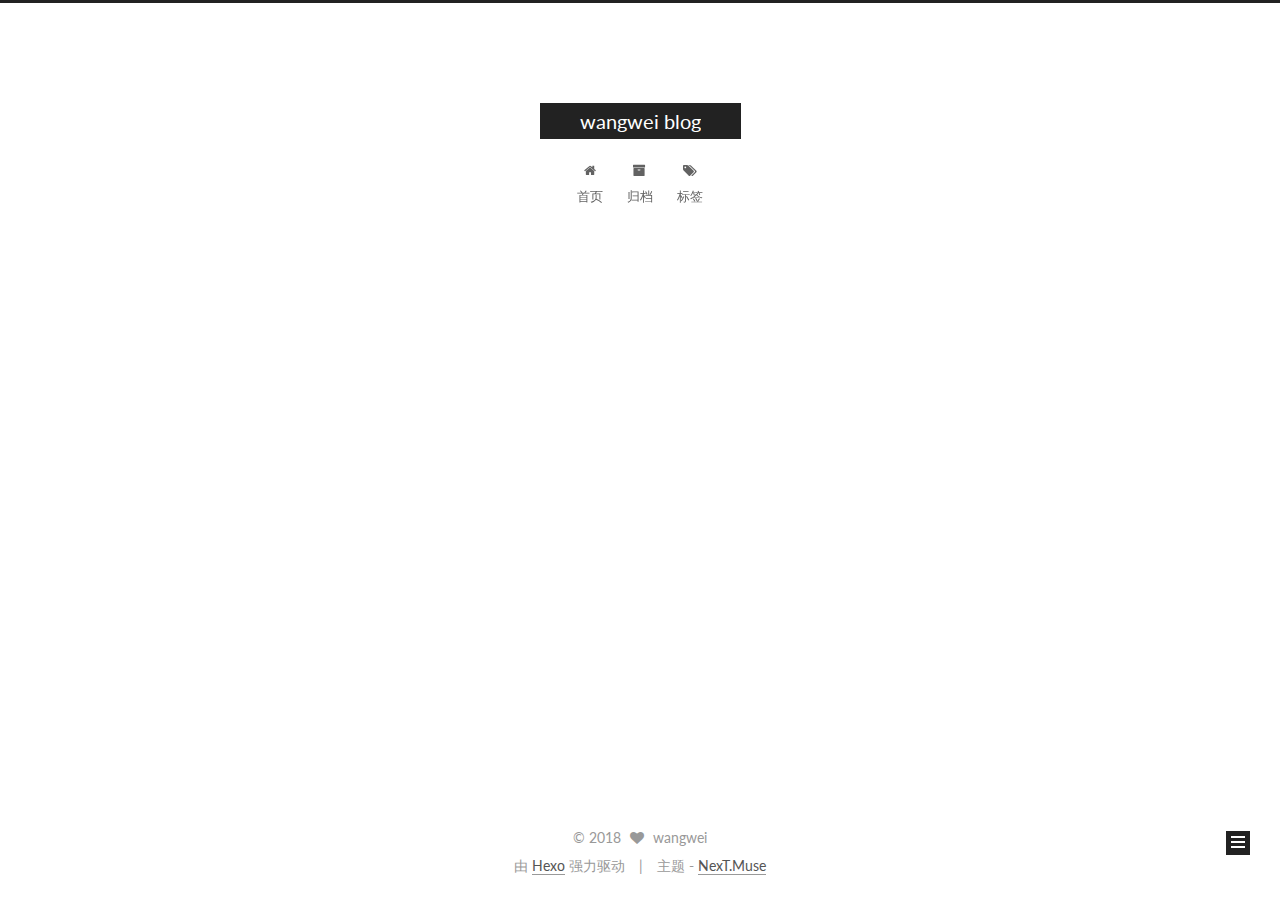
==== commit e305e4cc: "Site updated: 2018-03-15 17:05:54" ====
--- a/index.html
+++ b/index.html
@@ -260,7 +260,7 @@
   
   
   <div class="post-block">
-    <link itemprop="mainEntityOfPage" href="http://yoursite.com/2018/03/14/hello-world/">
+    <link itemprop="mainEntityOfPage" href="http://yoursite.com/2018/03/15/hello world/">
 
     <span hidden itemprop="author" itemscope itemtype="http://schema.org/Person">
       <meta itemprop="name" content="wangwei">
@@ -279,7 +279,7 @@
         
           <h1 class="post-title" itemprop="name headline">
                 
-                <a class="post-title-link" href="/2018/03/14/hello-world/" itemprop="url">Hello World</a></h1>
+                <a class="post-title-link" href="/2018/03/15/hello world/" itemprop="url">Hello World</a></h1>
         
 
         <div class="post-meta">
@@ -291,8 +291,8 @@
               
                 <span class="post-meta-item-text">发表于</span>
               
-              <time title="创建于" itemprop="dateCreated datePublished" datetime="2018-03-14T15:38:41+08:00">
-                2018-03-14
+              <time title="创建于" itemprop="dateCreated datePublished" datetime="2018-03-15T17:01:36+08:00">
+                2018-03-15
               </time>
             
 
@@ -331,15 +331,7 @@
       
         
           
-            <p>Welcome to <a href="https://hexo.io/" target="_blank" rel="noopener">Hexo</a>! This is your very first post. Check <a href="https://hexo.io/docs/" target="_blank" rel="noopener">documentation</a> for more info. If you get any problems when using Hexo, you can find the answer in <a href="https://hexo.io/docs/troubleshooting.html" target="_blank" rel="noopener">troubleshooting</a> or you can ask me on <a href="https://github.com/hexojs/hexo/issues" target="_blank" rel="noopener">GitHub</a>.</p>
-<h2 id="Quick-Start"><a href="#Quick-Start" class="headerlink" title="Quick Start"></a>Quick Start</h2><h3 id="Create-a-new-post"><a href="#Create-a-new-post" class="headerlink" title="Create a new post"></a>Create a new post</h3><figure class="highlight bash"><table><tr><td class="gutter"><pre><span class="line">1</span><br></pre></td><td class="code"><pre><span class="line">$ hexo new <span class="string">"My New Post"</span></span><br></pre></td></tr></table></figure>
-<p>More info: <a href="https://hexo.io/docs/writing.html" target="_blank" rel="noopener">Writing</a></p>
-<h3 id="Run-server"><a href="#Run-server" class="headerlink" title="Run server"></a>Run server</h3><figure class="highlight bash"><table><tr><td class="gutter"><pre><span class="line">1</span><br></pre></td><td class="code"><pre><span class="line">$ hexo server</span><br></pre></td></tr></table></figure>
-<p>More info: <a href="https://hexo.io/docs/server.html" target="_blank" rel="noopener">Server</a></p>
-<h3 id="Generate-static-files"><a href="#Generate-static-files" class="headerlink" title="Generate static files"></a>Generate static files</h3><figure class="highlight bash"><table><tr><td class="gutter"><pre><span class="line">1</span><br></pre></td><td class="code"><pre><span class="line">$ hexo generate</span><br></pre></td></tr></table></figure>
-<p>More info: <a href="https://hexo.io/docs/generating.html" target="_blank" rel="noopener">Generating</a></p>
-<h3 id="Deploy-to-remote-sites"><a href="#Deploy-to-remote-sites" class="headerlink" title="Deploy to remote sites"></a>Deploy to remote sites</h3><figure class="highlight bash"><table><tr><td class="gutter"><pre><span class="line">1</span><br></pre></td><td class="code"><pre><span class="line">$ hexo deploy</span><br></pre></td></tr></table></figure>
-<p>More info: <a href="https://hexo.io/docs/deployment.html" target="_blank" rel="noopener">Deployment</a></p>
+            <p>Hello World</p>
 
           
         
--- a/css/main.css
+++ b/css/main.css
@@ -1807,7 +1807,7 @@
   width: 4px;
   height: 4px;
   border-radius: 50%;
-  background: #c8ffc1;
+  background: #7a5cff;
 }
 .links-of-blogroll {
   font-size: 13px;
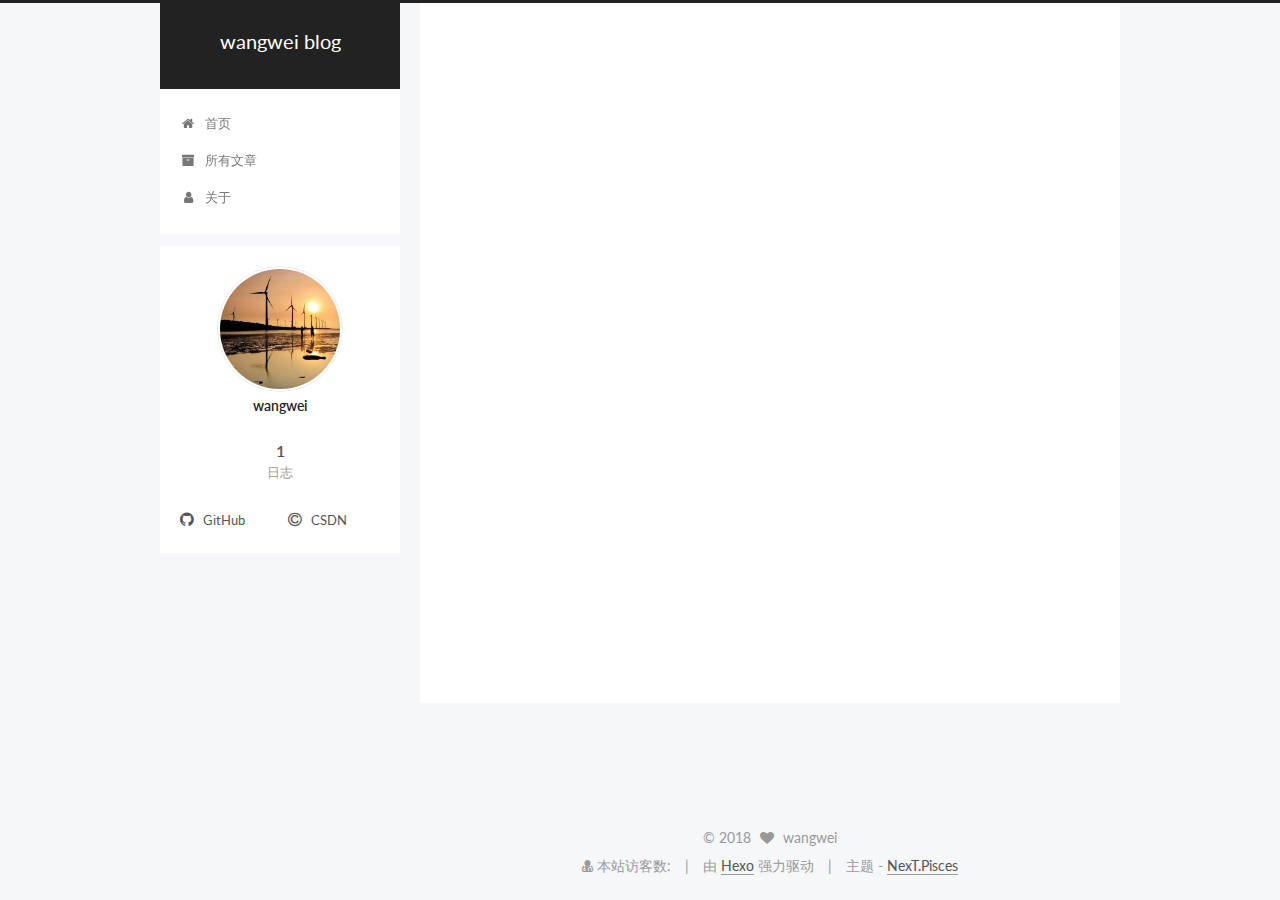
==== commit b034d792: "Site updated: 2018-03-16 18:00:57" ====
--- a/index.html
+++ b/index.html
@@ -5,7 +5,7 @@
   
 
 
-<html class="theme-next muse use-motion" lang="zh-Hans">
+<html class="theme-next pisces use-motion" lang="zh-Hans">
 <head>
   <meta charset="UTF-8"/>
 <meta http-equiv="X-UA-Compatible" content="IE=edge" />
@@ -108,7 +108,7 @@
   var NexT = window.NexT || {};
   var CONFIG = {
     root: '/',
-    scheme: 'Muse',
+    scheme: 'Pisces',
     sidebar: {"position":"left","display":"post","offset":12,"offset_float":12,"b2t":false,"scrollpercent":false,"onmobile":false},
     fancybox: true,
     tabs: true,
@@ -213,17 +213,17 @@
             
               <i class="menu-item-icon fa fa-fw fa-archive"></i> <br />
             
-            归档
+            所有文章
           </a>
         </li>
       
         
-        <li class="menu-item menu-item-tags">
-          <a href="/tags/" rel="section">
-            
-              <i class="menu-item-icon fa fa-fw fa-tags"></i> <br />
-            
-            标签
+        <li class="menu-item menu-item-about">
+          <a href="/about/" rel="section">
+            
+              <i class="menu-item-icon fa fa-fw fa-user"></i> <br />
+            
+            关于
           </a>
         </li>
       
@@ -312,6 +312,37 @@
 
           
 
+          
+            <div class="post-wordcount">
+              
+                
+                <span class="post-meta-item-icon">
+                  <i class="fa fa-file-word-o"></i>
+                </span>
+                
+                  <span class="post-meta-item-text">字数统计</span>
+                
+                <span title="字数统计">
+                  2
+                </span>
+              
+
+              
+                <span class="post-meta-divider">|</span>
+              
+
+              
+                <span class="post-meta-item-icon">
+                  <i class="fa fa-clock-o"></i>
+                </span>
+                
+                  <span class="post-meta-item-text">阅读时长</span>
+                
+                <span title="阅读时长">
+                  1
+                </span>
+              
+            </div>
           
 
           
@@ -429,6 +460,30 @@
 
         <div class="links-of-author motion-element">
           
+            
+              <span class="links-of-author-item">
+                <a href="https://github.com/forfor960" target="_blank" title="GitHub">
+                  
+                    <i class="fa fa-fw fa-github"></i>
+                  
+                    
+                      GitHub
+                    
+                </a>
+              </span>
+            
+              <span class="links-of-author-item">
+                <a href="http://blog.csdn.net/ww96054993" target="_blank" title="CSDN">
+                  
+                    <i class="fa fa-fw fa-copyright"></i>
+                  
+                    
+                      CSDN
+                    
+                </a>
+              </span>
+            
+          
         </div>
 
         
@@ -456,7 +511,10 @@
 
     <footer id="footer" class="footer">
       <div class="footer-inner">
-        <div class="copyright" >
+        
+<script async src="https://dn-lbstatics.qbox.me/busuanzi/2.3/busuanzi.pure.mini.js"></script>
+
+<div class="copyright" >
   
   &copy; 
   <span itemprop="copyrightYear">2018</span>
@@ -466,6 +524,12 @@
   <span class="author" itemprop="copyrightHolder">wangwei</span>
 </div>
 
+<div class="powered-by">
+<i class="fa fa-user-md"></i><span id="busuanzi_container_site_pv">
+  本站访客数:<span id="busuanzi_value_site_pv"></span>
+</span>
+</div>
+
 
 <div class="powered-by">
   由 <a class="theme-link" href="https://hexo.io">Hexo</a> 强力驱动
@@ -474,7 +538,7 @@
 <div class="theme-info">
   主题 -
   <a class="theme-link" href="https://github.com/iissnan/hexo-theme-next">
-    NexT.Muse
+    NexT.Pisces
   </a>
 </div>
 
@@ -554,6 +618,13 @@
   
   
 
+
+  <script type="text/javascript" src="/js/src/affix.js?v=5.1.2"></script>
+
+  <script type="text/javascript" src="/js/src/schemes/pisces.js?v=5.1.2"></script>
+
+
+
   
     <script type="text/javascript" src="/js/src/scrollspy.js?v=5.1.2"></script>
 <script type="text/javascript" src="/js/src/post-details.js?v=5.1.2"></script>
--- a/css/main.css
+++ b/css/main.css
@@ -189,7 +189,7 @@
   font-size: 14px;
   line-height: 2;
   color: #555;
-  background: #fff;
+  background: #f5f7f9;
 }
 @media (max-width: 767px) {
   body {
@@ -639,8 +639,8 @@
 @media (min-width: 992px) {
   .full-image.full-image.full-image {
     max-width: none;
-    width: 110%;
-    margin: 25px -5%;
+    width: 118%;
+    margin: 0 -9%;
   }
 }
 .blockquote-center,
@@ -928,7 +928,7 @@
   font-size: 14px;
   color: #fff;
   background: #222;
-  border: 2px solid #222;
+  border: 2px solid #555;
   text-decoration: none;
   border-radius: 0;
   transition-property: background-color;
@@ -939,8 +939,8 @@
 .btn:hover,
 .post-button .btn:hover {
   border-color: #222;
-  color: #222;
-  background: #fff;
+  color: #fff;
+  background: #222;
 }
 .btn-bar {
   display: block;
@@ -1045,7 +1045,7 @@
   width: 24px;
   background: #222;
   font-size: 12px;
-  opacity: 1;
+  opacity: 0.6;
   color: #fff;
   cursor: pointer;
   text-align: center;
@@ -1066,7 +1066,7 @@
   }
 }
 .back-to-top.back-to-top-on {
-  bottom: 19px;
+  bottom: 30px;
 }
 .header {
   background: transparent;
@@ -1115,7 +1115,7 @@
 .site-subtitle {
   margin-top: 10px;
   font-size: 13px;
-  color: #999;
+  color: #ddd;
 }
 .use-motion .brand {
   opacity: 0;
@@ -1188,7 +1188,8 @@
   transition-timing-function: ease-in-out;
   transition-delay: 0s;
 }
-.menu .menu-item a:hover {
+.menu .menu-item a:hover,
+.menu-item-active a {
   border-bottom-color: #222;
 }
 .menu .menu-item .fa {
@@ -1525,10 +1526,10 @@
   margin-top: 50px;
 }
 .post-button .btn {
-  color: #fff;
+  color: #555;
   font-size: 14px;
-  background: #222;
-  border-radius: 0;
+  background: #fff;
+  border-radius: 2px;
   line-height: 2;
   margin: 0 4px 8px 4px;
 }
@@ -1720,20 +1721,44 @@
   display: block;
   margin: 0 auto;
   padding: 2px;
-  max-width: 96px;
+  max-width: 120px;
   height: auto;
-  border: 2px solid #333;
+  border: 1px solid #eee;
+/* 头像圆形 */
+  border-radius: 80px;
+  -webkit-border-radius: 80px;
+  -moz-border-radius: 80px;
+  box-shadow: inset 0 -1px 0 #333 sf;
+/* 设置循环动画 [animation: (play)动画名称 (2s)动画播放时长单位秒或微秒 (ase-out)动画播放的速度曲线为以低速结束 
+    (1s)等待1秒然后开始动画 (1)动画播放次数(infinite为循环播放) ]*/
+/* 鼠标经过头像旋转360度 */
+  -webkit-transition: -webkit-transform 1s ease-out;
+  -moz-transition: -moz-transform 1s ease-out;
+  transition: transform 1s ease-out;
+}
+img:hover {
+/* 鼠标经过停止头像旋转 
+  -webkit-animation-play-state:paused;
+  animation-play-state:paused;*/
+/* 鼠标经过头像旋转360度 */
+  -webkit-transform: rotateZ(360deg);
+  -moz-transform: rotateZ(360deg);
+  -webkit-transform: rotateZ(360deg);
+  -moz-transform: rotateZ(360deg);
+  -ms-transform: rotateZ(360deg);
+  -o-transform: rotateZ(360deg);
+  transform: rotateZ(360deg);
 }
 .site-author-name {
-  margin: 5px 0 0;
+  margin: 0;
   text-align: center;
-  color: #f5f5f5;
-  font-weight: normal;
+  color: #222;
+  font-weight: 600;
 }
 .site-description {
-  margin-top: 5px;
+  margin-top: 0;
   text-align: center;
-  font-size: 14px;
+  font-size: 13px;
   color: #999;
 }
 .site-state {
@@ -1745,7 +1770,7 @@
 .site-state-item {
   display: inline-block;
   padding: 0 15px;
-  border-left: 1px solid #333;
+  border-left: 1px solid #eee;
 }
 .site-state-item:first-child {
   border-left: none;
@@ -1758,11 +1783,11 @@
   text-align: center;
   color: inherit;
   font-weight: 600;
-  font-size: 18px;
+  font-size: 16px;
 }
 .site-state-item-name {
   font-size: 13px;
-  color: inherit;
+  color: #999;
 }
 .feed-link {
   margin-top: 20px;
@@ -1807,7 +1832,7 @@
   width: 4px;
   height: 4px;
   border-radius: 50%;
-  background: #7a5cff;
+  background: #ffe9ff;
 }
 .links-of-blogroll {
   font-size: 13px;
@@ -1837,7 +1862,7 @@
   color: #555;
 }
 .sidebar-nav li:hover {
-  color: #f5f5f5;
+  color: #fc6423;
 }
 .page-post-detail .sidebar-nav-toc {
   padding: 0 5px;
@@ -1846,11 +1871,11 @@
   margin-left: 10px;
 }
 .sidebar-nav .sidebar-nav-active {
-  color: #87daff;
-  border-bottom-color: #87daff;
+  color: #fc6423;
+  border-bottom-color: #fc6423;
 }
 .sidebar-nav .sidebar-nav-active:hover {
-  color: #87daff;
+  color: #fc6423;
 }
 .sidebar-panel {
   display: none;
@@ -1883,12 +1908,12 @@
   transition-timing-function: ease-in-out;
   transition-delay: 0s;
   transition-property: all;
-  color: #999;
-  border-bottom-color: #555;
+  color: #666;
+  border-bottom-color: #ccc;
 }
 .post-toc ol a:hover {
-  color: #ccc;
-  border-bottom-color: #ccc;
+  color: #000;
+  border-bottom-color: #000;
 }
 .post-toc .nav-item {
   overflow: hidden;
@@ -1909,14 +1934,14 @@
   display: block;
 }
 .post-toc .nav .active > a {
-  color: #87daff;
-  border-bottom-color: #87daff;
+  color: #fc6423;
+  border-bottom-color: #fc6423;
 }
 .post-toc .nav .active-current > a {
-  color: #87daff;
+  color: #fc6423;
 }
 .post-toc .nav .active-current > a:hover {
-  color: #87daff;
+  color: #fc6423;
 }
 .footer {
   font-size: 14px;
@@ -2328,6 +2353,16 @@
   transform: translate(-50%, -50%);
   color: #ccc;
 }
+@media (min-width: 768px) and (max-width: 991px) {
+  .busuanzi-count {
+    width: auto;
+  }
+}
+@media (max-width: 767px) {
+  .busuanzi-count {
+    width: auto;
+  }
+}
 .site-uv,
 .site-pv,
 .page-pv {
@@ -2566,83 +2601,395 @@
   }
 }
 .page-post-detail .sidebar-toggle-line {
-  background: #87daff;
+  background: #fc6423;
 }
 .page-post-detail .comments {
   overflow: hidden;
 }
-@media (max-width: 767px) {
-  .header-inner,
-  .container .main-inner,
+.header {
+  position: relative;
+  margin: 0 auto;
+  width: 960px;
+}
+@media (min-width: 768px) and (max-width: 991px) {
+  .header {
+    width: auto;
+  }
+}
+@media (max-width: 767px) {
+  .header {
+    width: auto;
+  }
+}
+.header-inner {
+  position: absolute;
+  top: 0;
+  overflow: hidden;
+  padding: 0;
+  width: 240px;
+  background: #fff;
+  box-shadow: initial;
+  border-radius: initial;
+}
+@media (min-width: 1600px) {
+  .container .header-inner {
+    width: 240px;
+  }
+}
+@media (min-width: 768px) and (max-width: 991px) {
+  .header-inner {
+    position: relative;
+    width: auto;
+    border-radius: initial;
+  }
+}
+@media (max-width: 767px) {
+  .header-inner {
+    position: relative;
+    width: auto;
+    border-radius: initial;
+  }
+}
+.main:before,
+.main:after {
+  content: " ";
+  display: table;
+}
+.main:after {
+  clear: both;
+}
+@media (min-width: 768px) and (max-width: 991px) {
+  .main {
+    padding-bottom: 100px;
+  }
+}
+@media (max-width: 767px) {
+  .main {
+    padding-bottom: 100px;
+  }
+}
+.container .main-inner {
+  width: 960px;
+}
+@media (min-width: 768px) and (max-width: 991px) {
+  .container .main-inner {
+    width: auto;
+  }
+}
+@media (max-width: 767px) {
+  .container .main-inner {
+    width: auto;
+  }
+}
+.content-wrap {
+  float: right;
+  box-sizing: border-box;
+  padding: 40px;
+  width: 700px;
+  background: #fff;
+  min-height: 700px;
+  box-shadow: initial;
+  border-radius: initial;
+}
+@media (min-width: 768px) and (max-width: 991px) {
+  .content-wrap {
+    width: 100%;
+    padding: 20px;
+    border-radius: initial;
+  }
+}
+@media (max-width: 767px) {
+  .content-wrap {
+    width: 100%;
+    padding: 20px;
+    min-height: auto;
+    border-radius: initial;
+  }
+}
+.sidebar {
+  position: static;
+  float: left;
+  margin-top: 300px;
+  width: 240px;
+  background: #f5f7f9;
+  box-shadow: none;
+}
+@media (min-width: 768px) and (max-width: 991px) {
+  .sidebar {
+    display: none;
+  }
+}
+@media (max-width: 767px) {
+  .sidebar {
+    display: none;
+  }
+}
+.sidebar-toggle {
+  display: none;
+}
+.footer-inner {
+  width: 960px;
+  padding-left: 260px;
+}
+@media (min-width: 768px) and (max-width: 991px) {
   .footer-inner {
     width: auto;
-  }
-}
-embed {
-  display: block;
-  margin: 0px auto 25px auto;
-}
-.custom-logo .site-meta-headline {
-  text-align: center;
-}
-.custom-logo .brand {
+    padding-left: 0 !important;
+    padding-right: 0 !important;
+  }
+}
+@media (max-width: 767px) {
+  .footer-inner {
+    width: auto;
+    padding-left: 0 !important;
+    padding-right: 0 !important;
+  }
+}
+.sidebar-position-right .header-inner {
+  right: 0;
+}
+.sidebar-position-right .content-wrap {
+  float: left;
+}
+.sidebar-position-right .sidebar {
+  float: right;
+}
+.sidebar-position-right .footer-inner {
+  padding-left: 0;
+  padding-right: 260px;
+}
+.site-brand-wrapper {
+  position: relative;
+}
+.site-meta {
+  padding: 20px 0;
+  color: #fff;
+  background: #222;
+}
+@media (min-width: 768px) and (max-width: 991px) {
+  .site-meta {
+    box-shadow: 0 0 16px rgba(0,0,0,0.5);
+  }
+}
+@media (max-width: 767px) {
+  .site-meta {
+    box-shadow: 0 0 16px rgba(0,0,0,0.5);
+  }
+}
+.brand {
+  padding: 0;
   background: none;
 }
-.custom-logo .site-title {
-  margin: 10px auto 0;
-  font-size: 24px;
-  color: #222;
-}
-.custom-logo .site-title a {
-  border: none;
-}
-.custom-logo-image {
-  margin: 0 auto;
-  padding: 5px;
-  max-width: 150px;
-  background: #fff;
-}
-@media (max-width: 767px) {
-  .site-nav {
-    position: absolute;
-    left: 0;
-    top: 52px;
-    margin: 0;
-    width: 100%;
-    padding: 0;
-    background: #fff;
-    border-bottom: 1px solid #ddd;
-    z-index: 1;
-  }
-}
-@media (max-width: 767px) {
-  .menu {
-    text-align: left;
-  }
-}
-@media (max-width: 767px) {
-  .menu .menu-item {
-    display: block;
-    margin: 0 10px;
-    vertical-align: top;
-  }
-}
-@media (max-width: 767px) {
-  .menu .menu-item br {
-    display: none;
-  }
-}
-@media (max-width: 767px) {
-  .menu .menu-item a {
-    padding: 5px 10px;
-  }
-}
-.menu .menu-item .fa {
-  margin-right: 0;
+.brand:hover {
+  color: #fff;
+}
+.site-subtitle {
+  margin: 10px 10px 0;
+  font-weight: initial;
 }
 .site-search form {
   display: none;
 }
+.site-nav {
+  border-top: none;
+}
+@media (min-width: 768px) and (max-width: 991px) {
+  .site-nav {
+    display: none !important;
+  }
+}
+@media (min-width: 768px) and (max-width: 991px) {
+  .site-nav-on {
+    display: block !important;
+  }
+}
+.menu .menu-item {
+  display: block;
+  margin: 0;
+}
+.menu .menu-item a {
+  position: relative;
+  box-sizing: border-box;
+  padding: 5px 20px;
+  text-align: left;
+  line-height: inherit;
+  transition-property: background-color;
+  transition-duration: 0.2s;
+  transition-timing-function: ease-in-out;
+  transition-delay: 0s;
+}
+.menu .menu-item a:hover,
+.menu-item-active a {
+  background: #f9f9f9;
+  border-bottom-color: #fff;
+}
+.menu .menu-item br {
+  display: none;
+}
+.menu-item-active a:after {
+  content: " ";
+  position: absolute;
+  top: 50%;
+  margin-top: -3px;
+  right: 15px;
+  width: 6px;
+  height: 6px;
+  border-radius: 50%;
+  background-color: #bbb;
+}
+.btn-bar {
+  background-color: #fff;
+}
+.site-nav-toggle {
+  left: 20px;
+  top: 50%;
+  -webkit-transform: translateY(-50%);
+  -webkit-transform: translateY(-50%);
+  -moz-transform: translateY(-50%);
+  -ms-transform: translateY(-50%);
+  -o-transform: translateY(-50%);
+  transform: translateY(-50%);
+}
+@media (min-width: 768px) and (max-width: 991px) {
+  .site-nav-toggle {
+    display: block;
+  }
+}
+.use-motion .sidebar .motion-element {
+  opacity: 1;
+}
+.sidebar {
+  display: none;
+  right: auto;
+  bottom: auto;
+  -webkit-transform: none;
+}
+.sidebar-inner {
+  box-sizing: border-box;
+  width: 240px;
+  color: #555;
+  background: #fff;
+  box-shadow: initial;
+  border-radius: initial;
+}
+.sidebar-inner.affix {
+  position: fixed;
+  top: 12px;
+}
+.site-overview {
+  margin: 0 2px;
+  text-align: left;
+}
+.site-author:before,
+.site-author:after {
+  content: " ";
+  display: table;
+}
+.site-author:after {
+  clear: both;
+}
+.sidebar a {
+  color: #555;
+}
+.sidebar a:hover {
+  color: #222;
+}
+.links-of-author-item a:before {
+  display: none;
+}
+.links-of-author-item a {
+  border-bottom: none;
+  text-decoration: underline;
+}
+.feed-link {
+  border-top: 1px dotted #ccc;
+  border-bottom: 1px dotted #ccc;
+  text-align: center;
+}
+.feed-link a {
+  display: block;
+  color: #fc6423;
+  border: none;
+}
+.feed-link a:hover {
+  background: none;
+  color: #e34603;
+}
+.feed-link a:hover i {
+  color: #e34603;
+}
+.links-of-author:before,
+.links-of-author:after {
+  content: " ";
+  display: table;
+}
+.links-of-author:after {
+  clear: both;
+}
+.links-of-author-item {
+  margin: 5px 0 0;
+  width: 50%;
+}
+.links-of-author-item a {
+  box-sizing: border-box;
+  display: inline-block;
+  margin-right: 0;
+  margin-bottom: 0;
+  padding: 0 5px;
+  overflow: hidden;
+  white-space: nowrap;
+  text-overflow: ellipsis;
+}
+.links-of-author-item a {
+  display: block;
+  text-decoration: none;
+}
+.links-of-author-item a:hover {
+  border-radius: 4px;
+  background: #eee;
+}
+.links-of-author-item .fa {
+  margin-right: 2px;
+  font-size: 16px;
+}
+.links-of-author-item .fa-globe {
+  font-size: 15px;
+}
+.links-of-blogroll {
+  margin-top: 20px;
+  padding: 3px 0 0;
+  border-top: 1px dotted #ccc;
+}
+.links-of-blogroll-title {
+  margin-top: 0;
+}
+.links-of-blogroll-item {
+  padding: 0;
+}
+.links-of-blogroll-inline:before,
+.links-of-blogroll-inline:after {
+  content: " ";
+  display: table;
+}
+.links-of-blogroll-inline:after {
+  clear: both;
+}
 .links-of-blogroll-inline .links-of-blogroll-item {
-  display: inline-block;
-}
+  margin: 5px 0 0;
+  width: 50%;
+}
+.links-of-blogroll-inline .links-of-blogroll-item a {
+  box-sizing: border-box;
+  display: inline-block;
+  margin-right: 0;
+  margin-bottom: 0;
+  padding: 0 5px;
+  overflow: hidden;
+  white-space: nowrap;
+  text-overflow: ellipsis;
+}
+@media (max-width: 767px) {
+  .post-body {
+    text-align: justify;
+  }
+}
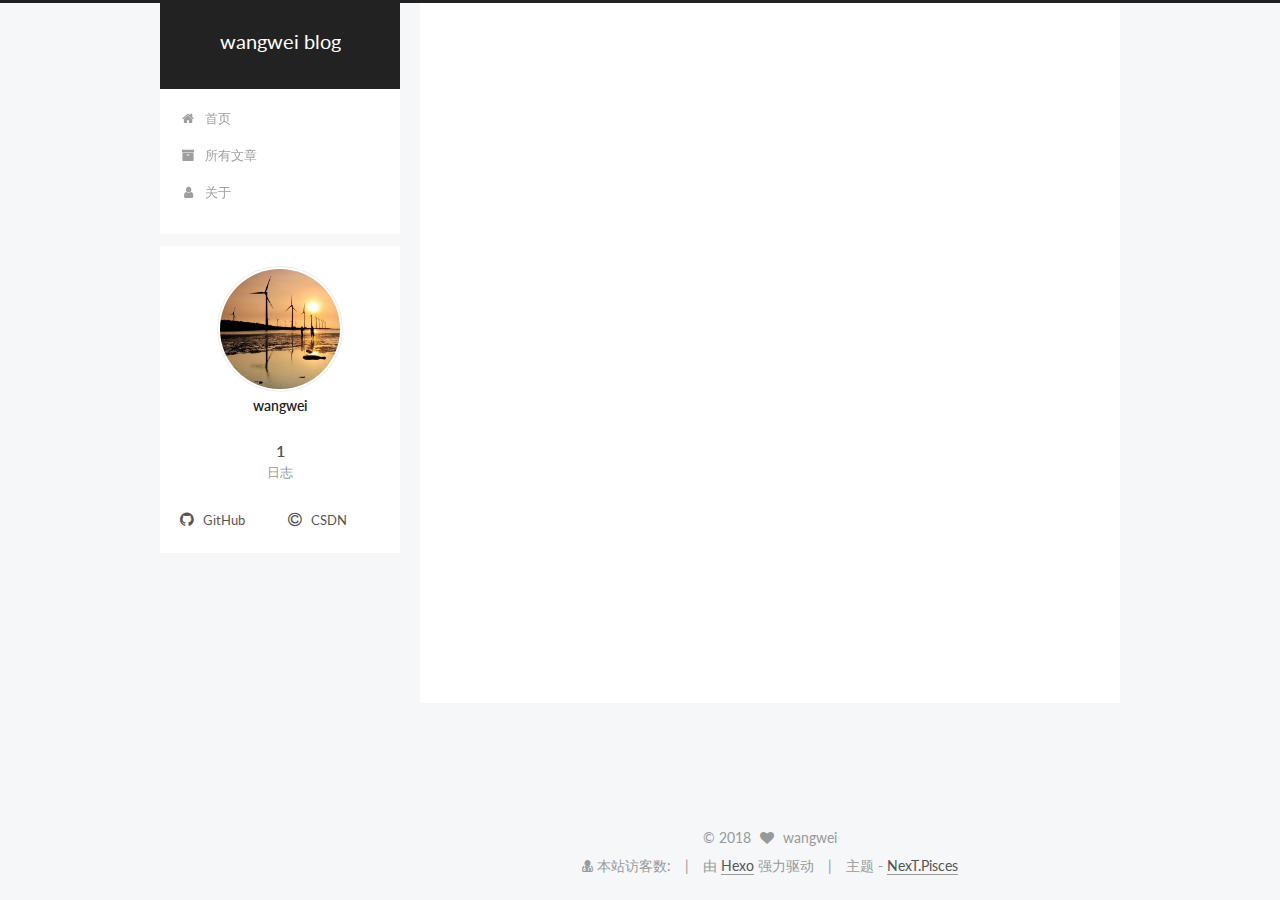
==== commit 1bb1162a: "Site updated: 2018-03-19 15:00:28" ====
--- a/index.html
+++ b/index.html
@@ -525,8 +525,8 @@
 </div>
 
 <div class="powered-by">
-<i class="fa fa-user-md"></i><span id="busuanzi_container_site_pv">
-  本站访客数:<span id="busuanzi_value_site_pv"></span>
+<i class="fa fa-user-md"></i><span id="busuanzi_container_site_uv">
+  本站访客数:<span id="busuanzi_value_site_uv"></span>
 </span>
 </div>
 
--- a/css/main.css
+++ b/css/main.css
@@ -1832,7 +1832,7 @@
   width: 4px;
   height: 4px;
   border-radius: 50%;
-  background: #ffe9ff;
+  background: #acff73;
 }
 .links-of-blogroll {
   font-size: 13px;
